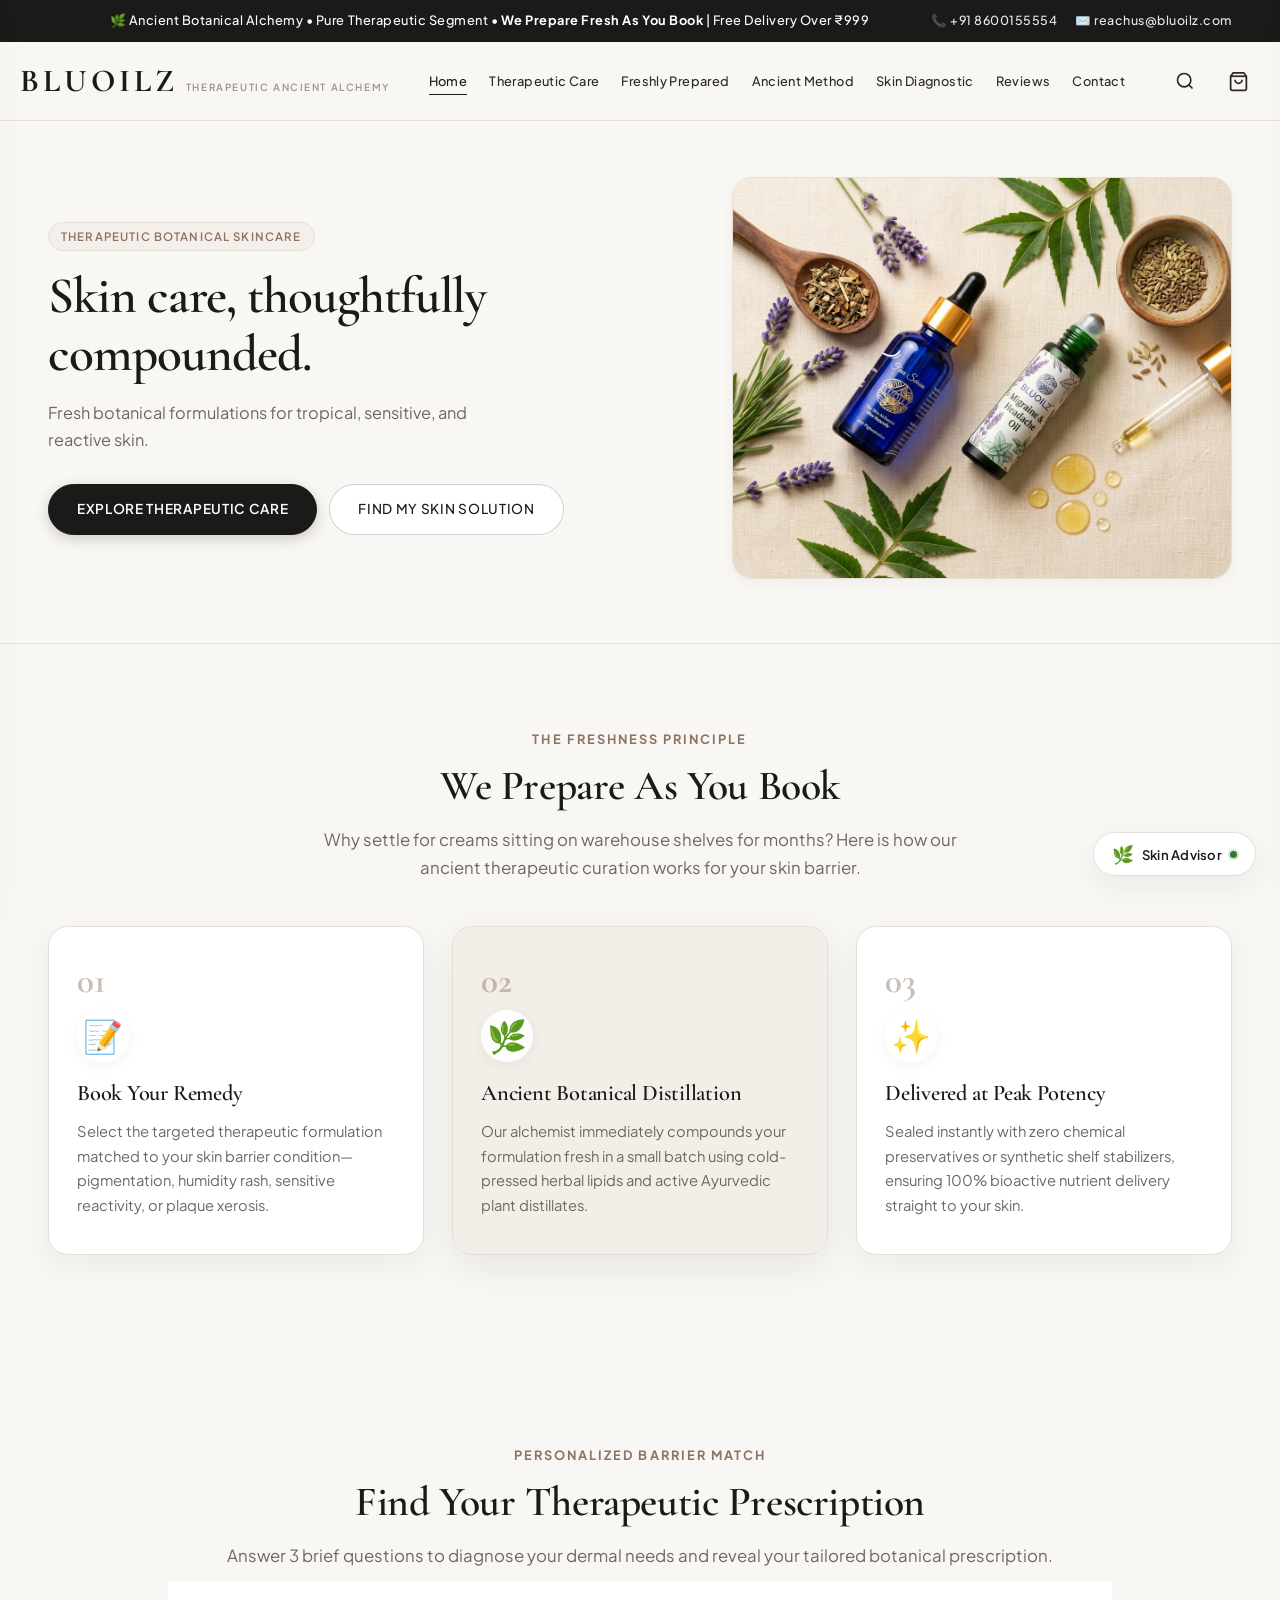
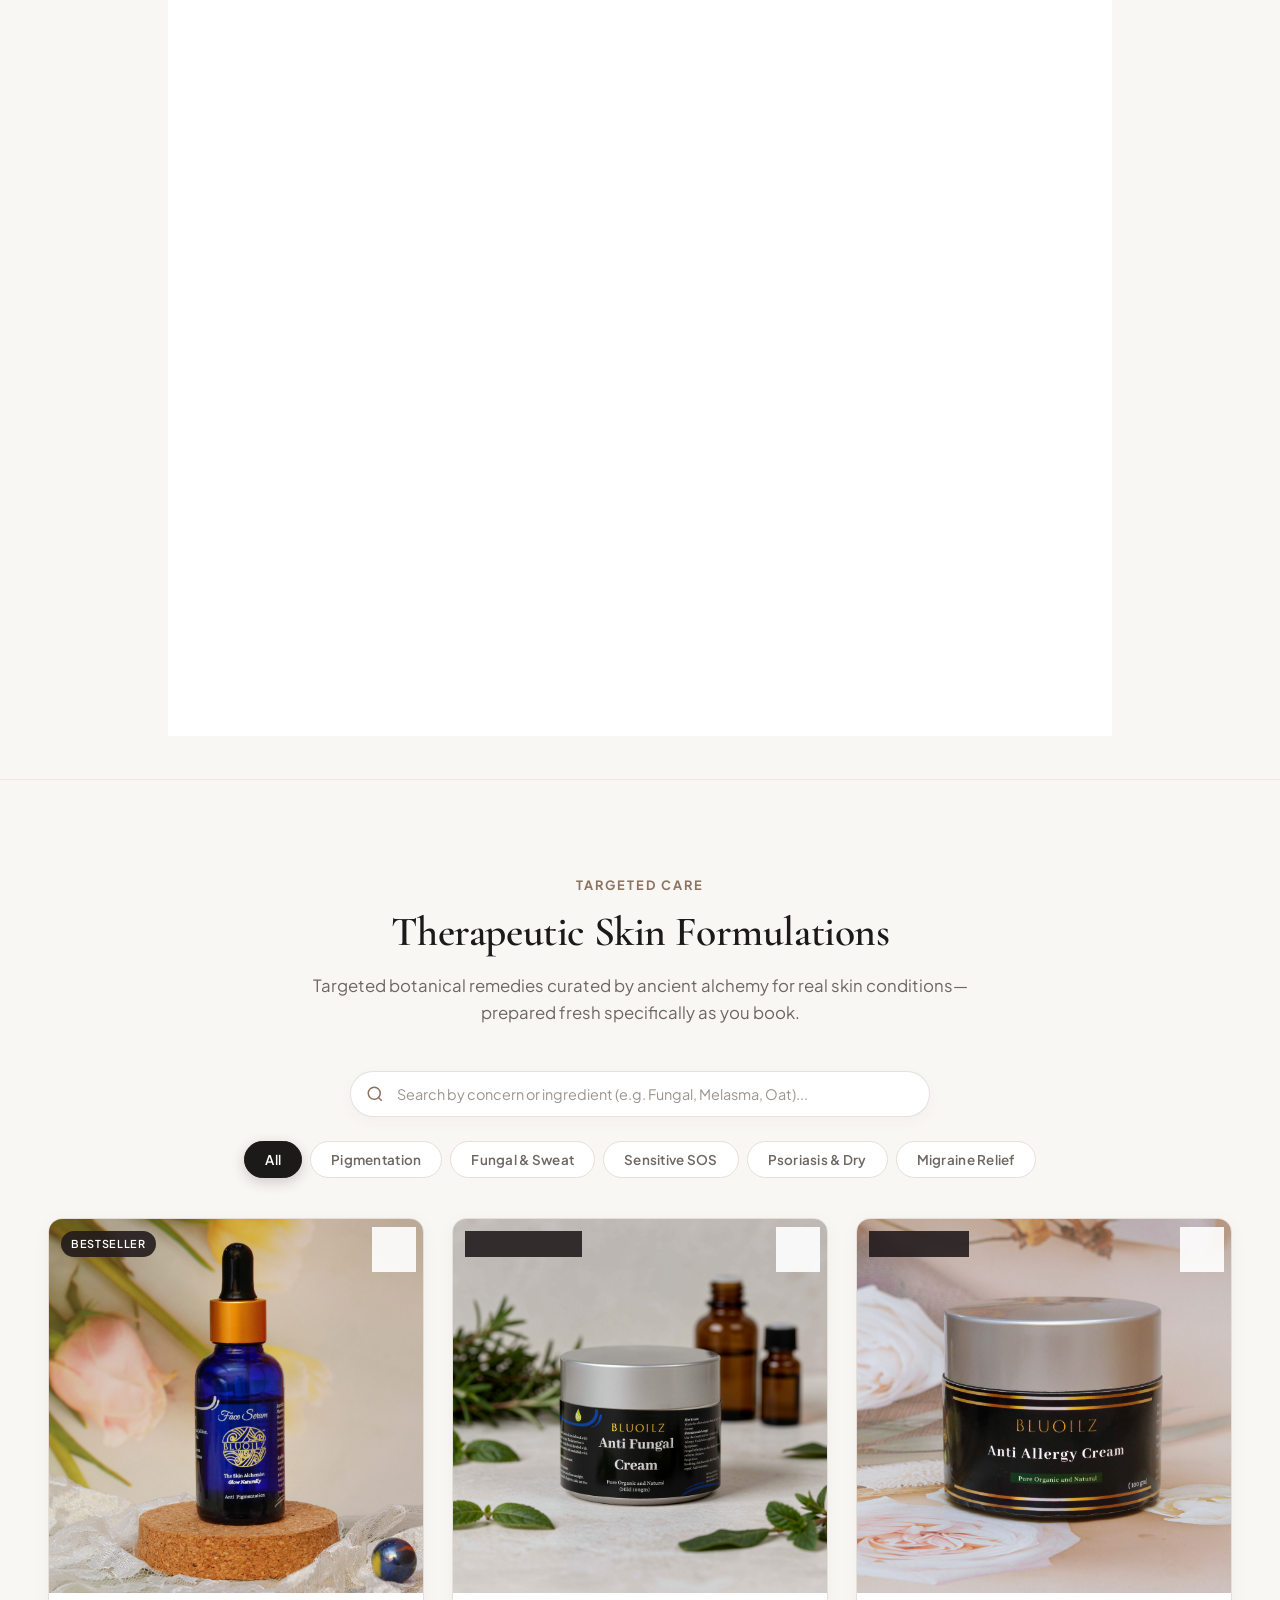
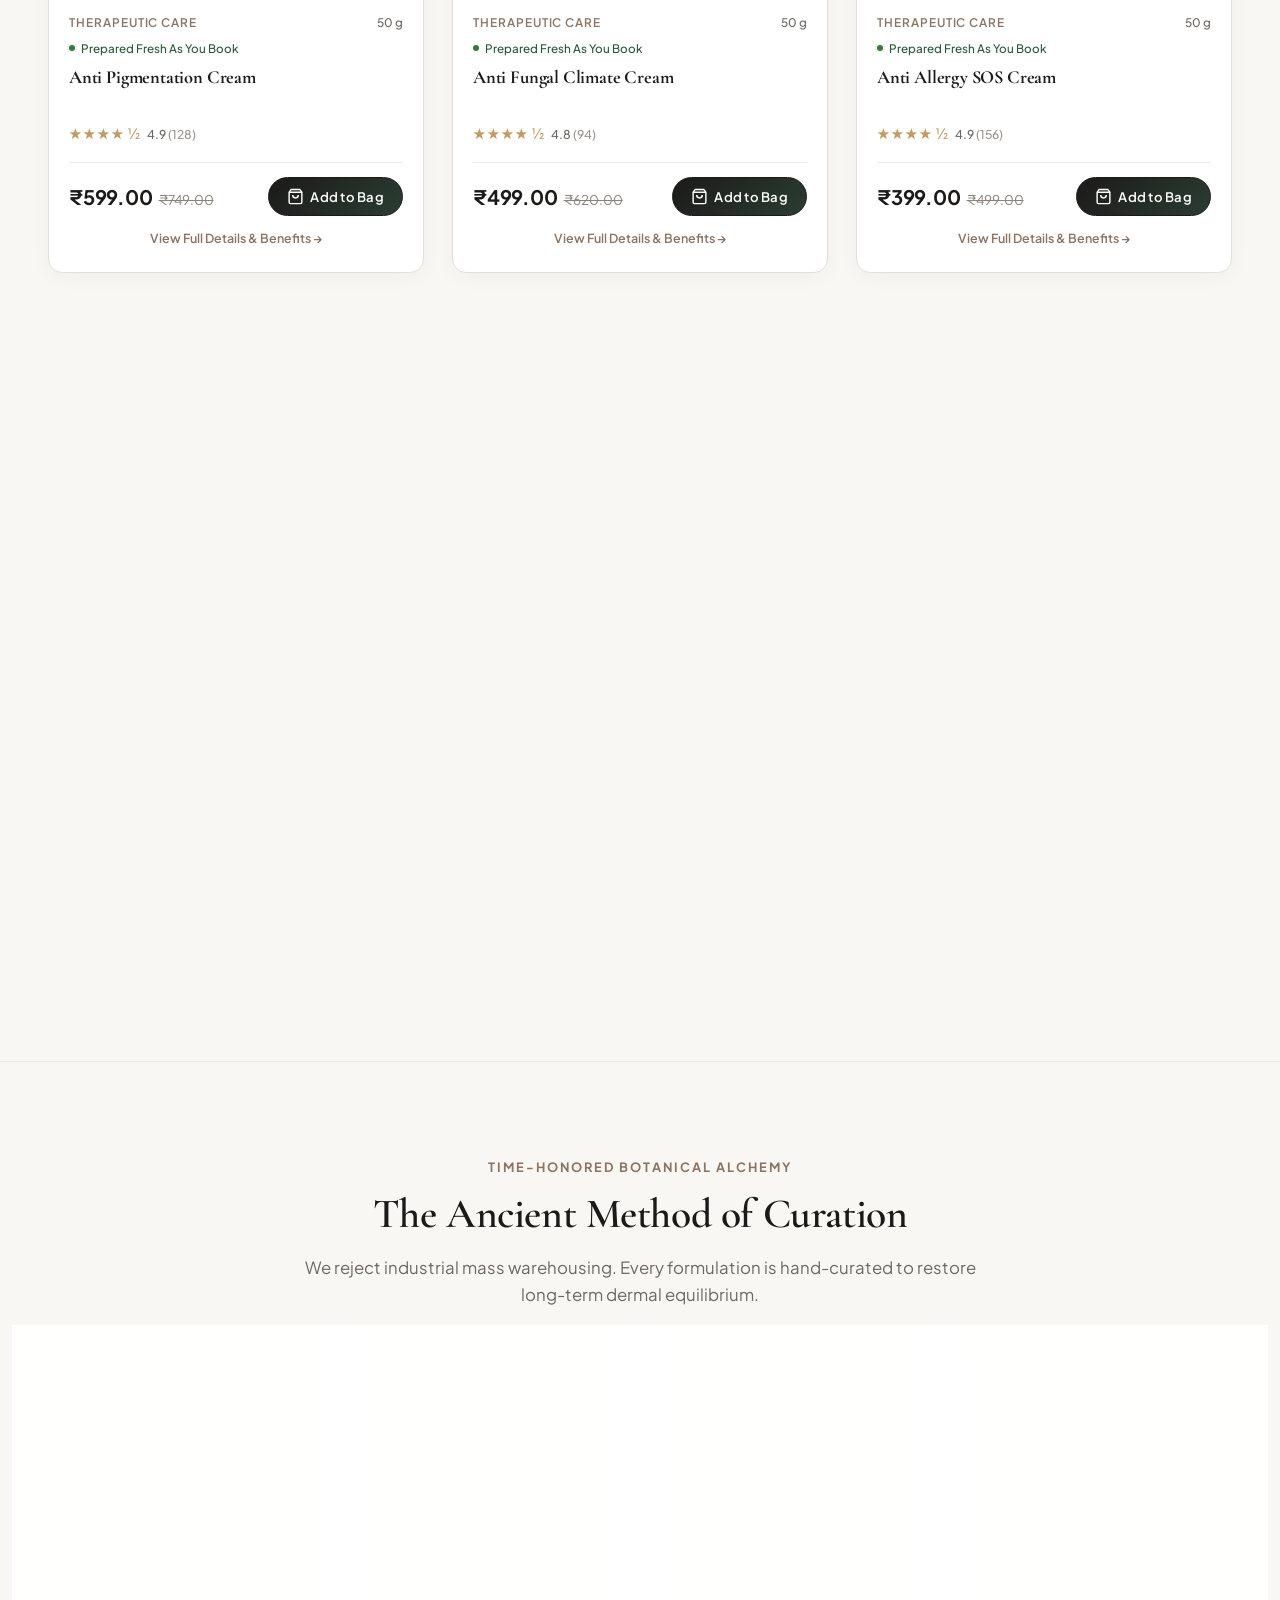
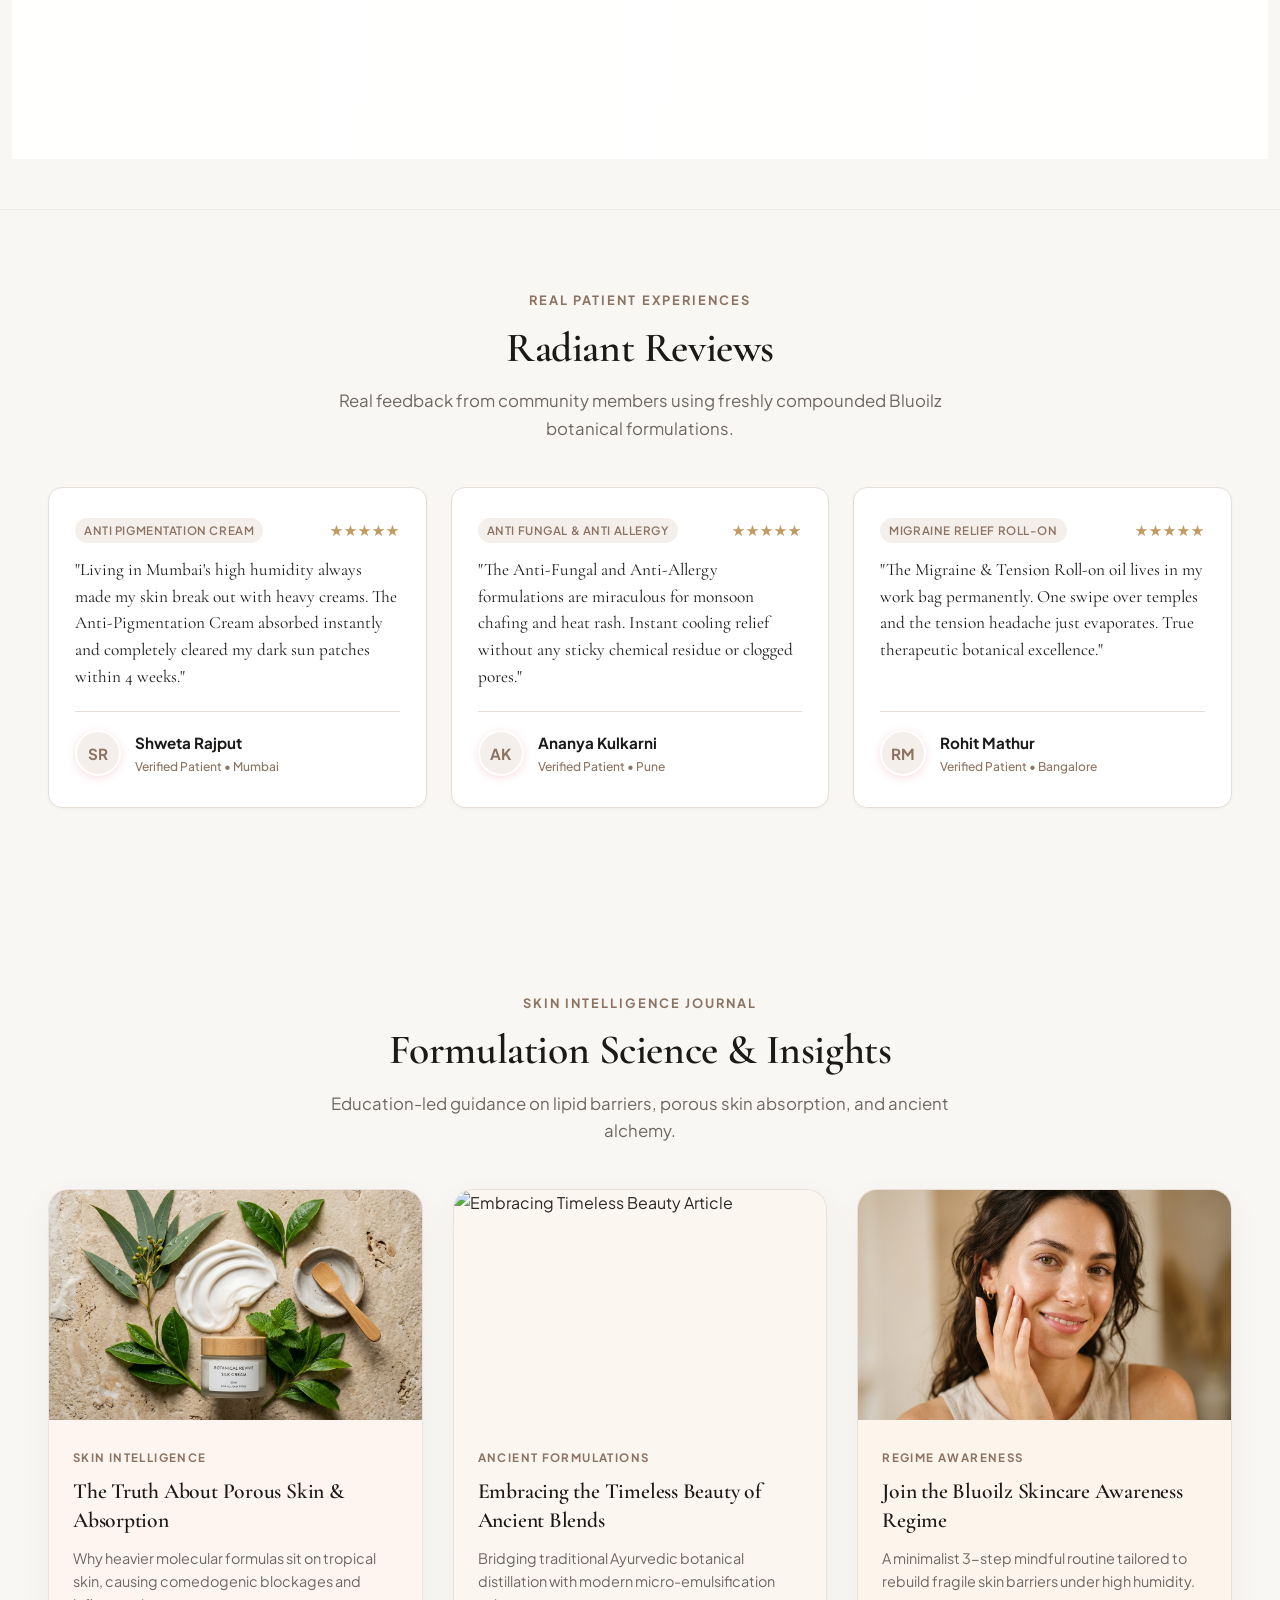
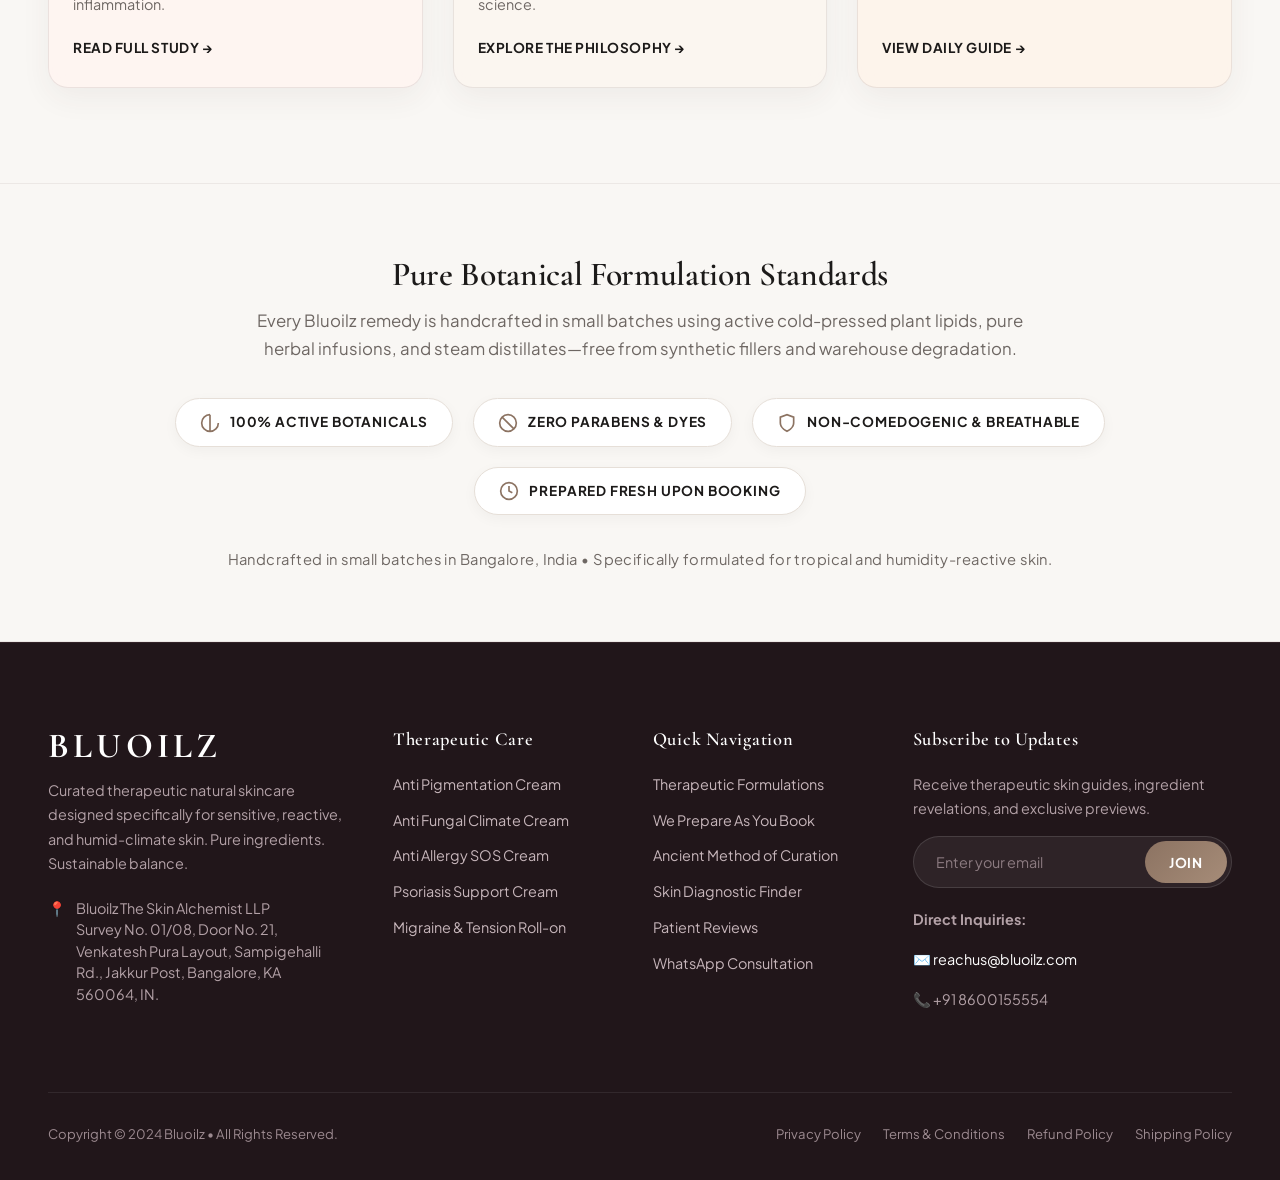
==== index.html @ d3a5f5f2 "UI Redesign: Minimalist Editorial Polish" ====
<!DOCTYPE html>
<html lang="en">
<head>
  <meta charset="UTF-8">
  <meta name="viewport" content="width=device-width, initial-scale=1.0">
  <meta name="color-scheme" content="light">
  <title>Bluoilz | Therapeutic Natural Skincare & Ancient Botanical Compounding</title>
  <meta name="description" content="Bluoilz creates therapeutic natural skincare for tropical, sensitive, and humidity-reactive skin. 100% active botanicals, freshly prepared as you book with zero warehouse shelf life.">
  <meta name="keywords" content="therapeutic skincare, ancient botanical alchemy, anti pigmentation cream, anti fungal cream, anti allergy cream, psoriasis support, migraine relief oil, freshly prepared skincare, tropical skincare india">
  <meta name="author" content="Bluoilz">
  <link rel="canonical" href="https://www.bluoilz.com/">

  <!-- Open Graph / Facebook -->
  <meta property="og:type" content="website">
  <meta property="og:url" content="https://www.bluoilz.com/">
  <meta property="og:site_name" content="Bluoilz Therapeutic Skincare">
  <meta property="og:title" content="Bluoilz | Therapeutic Natural Skincare & Ancient Botanical Compounding">
  <meta property="og:description" content="Therapeutic natural skincare formulated for tropical & sensitive skin. Freshly compounded as you book using ancient botanical distillation. 100% active, zero fillers.">
  <meta property="og:image" content="https://www.bluoilz.com/assets/anti_pigmentation.jpg">

  <!-- Twitter -->
  <meta name="twitter:card" content="summary_large_image">
  <meta name="twitter:url" content="https://www.bluoilz.com/">
  <meta name="twitter:title" content="Bluoilz | Therapeutic Natural Skincare & Ancient Compounding">
  <meta name="twitter:description" content="Therapeutic skincare crafted using ancient botanical alchemy. Prepared fresh upon booking for peak herbal potency.">
  <meta name="twitter:image" content="https://www.bluoilz.com/assets/anti_pigmentation.jpg">

  <!-- Google Fonts: Cormorant Garamond & Plus Jakarta Sans -->
  <link rel="preconnect" href="https://fonts.googleapis.com">
  <link rel="preconnect" href="https://fonts.gstatic.com" crossorigin>
  <link href="https://fonts.googleapis.com/css2?family=Cormorant+Garamond:ital,wght@0,500;0,600;0,700;1,400;1,600&family=Plus+Jakarta+Sans:wght@400;500;600;700&display=swap" rel="stylesheet">

  <link rel="stylesheet" href="styles.css">

  <!-- JSON-LD Structured Data Schema -->
  <script type="application/ld+json">
  {
    "@context": "https://schema.org",
    "@graph": [
      {
        "@type": "Organization",
        "@id": "https://www.bluoilz.com/#organization",
        "name": "BLUOILZ",
        "url": "https://www.bluoilz.com",
        "logo": "https://www.bluoilz.com/assets/brand_logo.png",
        "email": "reachus@bluoilz.com",
        "telephone": "+918600155554",
        "sameAs": [
          "https://www.instagram.com/bluoilz"
        ],
        "description": "Artisan therapeutic skincare apothecary crafting 100% active small-batch botanicals freshly prepared upon booking."
      },
      {
        "@type": "WebSite",
        "@id": "https://www.bluoilz.com/#website",
        "url": "https://www.bluoilz.com",
        "name": "Bluoilz Therapeutic Skincare",
        "publisher": {
          "@id": "https://www.bluoilz.com/#organization"
        },
        "potentialAction": {
          "@type": "SearchAction",
          "target": "https://www.bluoilz.com/?s={search_term_string}",
          "query-input": "required name=search_term_string"
        }
      },
      {
        "@type": "ItemList",
        "name": "Therapeutic Botanical Formulations",
        "numberOfItems": 5,
        "itemListElement": [
          {
            "@type": "ListItem",
            "position": 1,
            "item": {
              "@type": "Product",
              "name": "Anti Pigmentation Cream – For Uneven & Dull Skin",
              "image": "https://www.bluoilz.com/assets/anti_pigmentation.jpg",
              "description": "Clinically potent therapeutic formulation crafted using ancient botanical alchemy to fade melasma and hyperpigmentation.",
              "offers": {
                "@type": "Offer",
                "price": "599.00",
                "priceCurrency": "INR",
                "availability": "https://schema.org/InStock"
              }
            }
          },
          {
            "@type": "ListItem",
            "position": 2,
            "item": {
              "@type": "Product",
              "name": "Anti Fungal Cream – For Tropical & Humid Conditions",
              "image": "https://www.bluoilz.com/assets/anti_fungal.png",
              "description": "Herbal microflora defense countering humidity-induced fungal irritation, sweat rashes, and chafing.",
              "offers": {
                "@type": "Offer",
                "price": "499.00",
                "priceCurrency": "INR",
                "availability": "https://schema.org/InStock"
              }
            }
          },
          {
            "@type": "ListItem",
            "position": 3,
            "item": {
              "@type": "Product",
              "name": "Anti Allergy Cream – For Sensitive & Reactive Skin",
              "image": "https://www.bluoilz.com/assets/anti_allergy.jpg",
              "description": "Colloidal oat SOS shield providing instant comfort for reactive skin and histamine flare-ups.",
              "offers": {
                "@type": "Offer",
                "price": "399.00",
                "priceCurrency": "INR",
                "availability": "https://schema.org/InStock"
              }
            }
          },
          {
            "@type": "ListItem",
            "position": 4,
            "item": {
              "@type": "Product",
              "name": "Psoriasis Support Cream – For Dry & Reactive Skin",
              "image": "https://www.bluoilz.com/assets/psoriasis_cream.jpg",
              "description": "Deeply restorative Wrightia Tinctoria lipid emollient softening thick, flaking epidermal plaques.",
              "offers": {
                "@type": "Offer",
                "price": "599.00",
                "priceCurrency": "INR",
                "availability": "https://schema.org/InStock"
              }
            }
          },
          {
            "@type": "ListItem",
            "position": 5,
            "item": {
              "@type": "Product",
              "name": "Migraine & Headache Relief Roll-on Oil (10 ml)",
              "image": "https://www.bluoilz.com/assets/migraine_oil.jpg",
              "description": "Fast-acting pure botanical aromatherapeutic distillate easing headache tension and sinus pressure in minutes.",
              "offers": {
                "@type": "Offer",
                "price": "149.00",
                "priceCurrency": "INR",
                "availability": "https://schema.org/InStock"
              }
            }
          }
        ]
      },
      {
        "@type": "FAQPage",
        "mainEntity": [
          {
            "@type": "Question",
            "name": "What does 'We Prepare As You Book' mean?",
            "acceptedAnswer": {
              "@type": "Answer",
              "text": "Unlike conventional commercial cosmetics that sit on warehouse shelves for 12 to 24 months preserved with parabens and stabilizers, Bluoilz compounds every therapeutic batch fresh specifically when an order is confirmed. This keeps vital botanical enzymes bioactive at peak potency."
            }
          },
          {
            "@type": "Question",
            "name": "Why are these formulations specifically suited for tropical skin?",
            "acceptedAnswer": {
              "@type": "Answer",
              "text": "Tropical and humid climates trigger excess perspiration, fungal imbalance, and clogged pores when treated with heavy mineral oils or synthetic occlusives. Bluoilz uses lightweight cold-pressed botanicals that allow skin to breathe while delivering high-potency actives."
            }
          }
        ]
      }
    ]
  }
  </script>
</head>
<body>


  <!-- Top Announcement Bar -->
  <div class="announcement-bar">
    <div class="container announcement-inner">
      <div class="announcement-msg">
        <span>🌿 Ancient Botanical Alchemy • Pure Therapeutic Segment • <strong>We Prepare Fresh As You Book</strong> | Free Delivery Over ₹999</span>
      </div>
      <div class="announcement-contact">
        <span>📞 +91 8600155554</span>
        <span>✉️ reachus@bluoilz.com</span>
      </div>
    </div>
  </div>

  <!-- Header / Navigation (Purpose-built Responsive Header) -->
  <header class="site-header">
    <div class="container header-inner">
      <button class="mobile-menu-toggle header-action-btn" id="mobileNavToggle" aria-label="Open navigation menu">
        <svg width="22" height="22" viewBox="0 0 24 24" fill="none" stroke="currentColor" stroke-width="2" stroke-linecap="round" stroke-linejoin="round">
          <line x1="3" y1="12" x2="21" y2="12"/><line x1="3" y1="6" x2="21" y2="6"/><line x1="3" y1="18" x2="21" y2="18"/>
        </svg>
      </button>

      <!-- Brand Logo -->
      <a href="#" class="brand-logo" aria-label="Bluoilz Home">
        <span class="brand-name">Bluoilz</span>
        <span class="brand-tag">Therapeutic Ancient Alchemy</span>
      </a>

      <!-- Desktop Nav - Single-Line Balanced -->
      <nav class="desktop-nav" aria-label="Main Navigation">
        <ul class="nav-links">
          <li class="nav-item"><a href="#" class="nav-link active">Home</a></li>
          <li class="nav-item"><a href="#products" class="nav-link">Therapeutic Care</a></li>
          <li class="nav-item"><a href="#curation" class="nav-link">Freshly Prepared</a></li>
          <li class="nav-item"><a href="#ethos" class="nav-link">Ancient Method</a></li>
          <li class="nav-item"><a href="#quiz" class="nav-link">Skin Diagnostic</a></li>
          <li class="nav-item"><a href="#reviews" class="nav-link">Reviews</a></li>
          <li class="nav-item"><a href="#contact" class="nav-link">Contact</a></li>
        </ul>
      </nav>

      <!-- Header Actions -->
      <div class="header-actions">
        <button class="header-action-btn" title="Search remedies (Press /)" onclick="openSearchModal()" aria-label="Search remedies">
          <svg width="20" height="20" viewBox="0 0 24 24" fill="none" stroke="currentColor" stroke-width="2">
            <circle cx="11" cy="11" r="8"/><line x1="21" y1="21" x2="16.65" y2="16.65"/>
          </svg>
        </button>

        <button class="header-action-btn open-cart-btn" title="View Cart" aria-label="View Cart">
          <svg width="21" height="21" viewBox="0 0 24 24" fill="none" stroke="currentColor" stroke-width="2">
            <path d="M6 2L3 6v14a2 2 0 0 0 2 2h14a2 2 0 0 0 2-2V6l-3-4z"/><line x1="3" y1="6" x2="21" y2="6"/><path d="M16 10a4 4 0 0 1-8 0"/>
          </svg>
          <span class="cart-badge" style="display:none;">0</span>
        </button>
      </div>
    </div>
  </header>

  <!-- Mobile Nav Drawer (Single-Page Simplicity) -->
  <aside class="mobile-nav-menu" id="mobileNavMenu" aria-label="Mobile Navigation">
    <div class="mobile-nav-header">
      <div class="brand-logo">
        <span class="brand-name">Bluoilz</span>
        <span class="brand-tag">Therapeutic Ancient Alchemy</span>
      </div>
      <button class="close-nav-btn" id="closeMobileNav" aria-label="Close menu">
        <svg width="18" height="18" viewBox="0 0 24 24" fill="none" stroke="currentColor" stroke-width="2.2" stroke-linecap="round" stroke-linejoin="round">
          <line x1="18" y1="6" x2="6" y2="18"></line>
          <line x1="6" y1="6" x2="18" y2="18"></line>
        </svg>
      </button>
    </div>
    <ul class="mobile-nav-links">
      <li><a href="#">Home</a></li>
      <li><a href="#products">Therapeutic Care</a></li>
      <li><a href="#curation">Freshly Prepared</a></li>
      <li><a href="#ethos">Ancient Method</a></li>
      <li><a href="#quiz">Skin Diagnostic</a></li>
      <li><a href="#reviews">Reviews</a></li>
      <li><a href="waitlist.html">Waitlist</a></li>
      <li style="border-top: 1px solid var(--color-border); padding-top: 10px; margin-top: 10px;">
        <span style="font-size: 0.72rem; text-transform: uppercase; color: var(--color-text-muted); font-weight: 700; letter-spacing: 0.08em; display: block; margin-bottom: 6px;">Individual Formulations</span>
      </li>
      <li><a href="anti-pigmentation-cream.html">Anti Pigmentation Cream</a></li>
      <li><a href="anti-fungal-cream.html">Anti Fungal Climate Cream</a></li>
      <li><a href="anti-allergy-cream.html">Anti Allergy SOS Cream</a></li>
      <li><a href="psoriasis-support-cream.html">Psoriasis Support Cream</a></li>
      <li><a href="migraine-relief-oil.html">Migraine & Tension Roll-on</a></li>
    </ul>
  </aside>
  <div class="mobile-nav-backdrop" id="mobileNavBackdrop"></div>

  <main>
    <!-- Hero Section -->
    <section class="hero-section">
      <div class="container hero-grid">
        <div class="hero-content">
          <span class="hero-eyebrow">THERAPEUTIC BOTANICAL SKINCARE</span>
          <h1 class="hero-title">Skin care, thoughtfully compounded.</h1>
          <p class="hero-subtitle">Fresh botanical formulations for tropical, sensitive, and reactive skin.</p>
          <div class="hero-ctas">
            <a href="#products" class="btn btn-primary">Explore Therapeutic Care</a>
            <a href="#quiz" class="btn btn-secondary">Find My Skin Solution</a>
          </div>
        </div>

        <div class="hero-banner-image">
          <div class="hero-img-wrapper">
            <img src="assets/organic_botanical_hero.jpg" alt="Bluoilz Therapeutic Botanical Skincare" class="hero-main-img" onerror="this.onerror=null; this.src='assets/hero.jpg';">
          </div>
        </div>
      </div>
    </section>

    <!-- NEW: We Prepare As You Book - In a Gist Section -->
    <section class="section-curation" id="curation">
      <div class="container">
        <div class="section-header">
          <span class="section-eyebrow">The Freshness Principle</span>
          <h2 class="section-title">We Prepare As You Book</h2>
          <p class="section-desc">Why settle for creams sitting on warehouse shelves for months? Here is how our ancient therapeutic curation works for your skin barrier.</p>
        </div>

        <div class="curation-steps-grid">
          <div class="curation-card">
            <div class="curation-step-num">01</div>
            <div class="curation-icon">📝</div>
            <h3>Book Your Remedy</h3>
            <p>Select the targeted therapeutic formulation matched to your skin barrier condition—pigmentation, humidity rash, sensitive reactivity, or plaque xerosis.</p>
          </div>

          <div class="curation-card highlight-card">
            <div class="curation-step-num">02</div>
            <div class="curation-icon">🌿</div>
            <h3>Ancient Botanical Distillation</h3>
            <p>Our alchemist immediately compounds your formulation fresh in a small batch using cold-pressed herbal lipids and active Ayurvedic plant distillates.</p>
          </div>

          <div class="curation-card">
            <div class="curation-step-num">03</div>
            <div class="curation-icon">✨</div>
            <h3>Delivered at Peak Potency</h3>
            <p>Sealed instantly with zero chemical preservatives or synthetic shelf stabilizers, ensuring 100% bioactive nutrient delivery straight to your skin.</p>
          </div>
        </div>
      </div>
    </section>

    <!-- Interactive Skin Diagnostic / Routine Finder -->
    <section class="section-quiz" id="quiz">
      <div class="container">
        <div class="quiz-wrapper">
          <div class="quiz-header">
            <span class="section-eyebrow">Personalized Barrier Match</span>
            <h2 class="section-title">Find Your Therapeutic Prescription</h2>
            <p class="section-desc">Answer 3 brief questions to diagnose your dermal needs and reveal your tailored botanical prescription.</p>
          </div>

          <div class="quiz-container" id="quizContainer">
            <!-- Dynamic quiz content injected by app.js -->
          </div>
        </div>
      </div>
    </section>

    <!-- Exclusively Therapeutic Products Section -->
    <section class="section-products" id="products">
      <div class="container">
        <div class="section-header">
          <span class="section-eyebrow">Targeted Care</span>
          <h2 class="section-title">Therapeutic Skin Formulations</h2>
          <p class="section-desc">Targeted botanical remedies curated by ancient alchemy for real skin conditions—prepared fresh specifically as you book.</p>
        </div>

        <!-- Catalog Instant Search -->
        <div class="catalog-search-bar-wrap">
          <div class="catalog-search-inner">
            <svg width="18" height="18" viewBox="0 0 24 24" fill="none" stroke="currentColor" stroke-width="2">
              <circle cx="11" cy="11" r="8"/><line x1="21" y1="21" x2="16.65" y2="16.65"/>
            </svg>
            <input type="text" id="catalogSearchInput" placeholder="Search by concern or ingredient (e.g. Fungal, Melasma, Oat)..." oninput="handleCatalogFilter(this.value)">
            <button class="catalog-search-clear" id="catalogSearchClear" onclick="clearCatalogFilter()" style="display:none;" aria-label="Clear filter">&times;</button>
          </div>
        </div>

        <!-- Filter Chips (Horizontally Scrollable on Mobile) -->
        <div class="concern-filter-tabs">
          <button class="filter-tab active" data-filter="all">All</button>
          <button class="filter-tab" data-filter="pigmentation">Pigmentation</button>
          <button class="filter-tab" data-filter="fungal">Fungal & Sweat</button>
          <button class="filter-tab" data-filter="sensitive">Sensitive SOS</button>
          <button class="filter-tab" data-filter="psoriasis">Psoriasis & Dry</button>
          <button class="filter-tab" data-filter="stress-pain">Migraine Relief</button>
        </div>

        <!-- Product Cards Grid -->
        <div class="products-grid" id="productsGrid">
          <!-- Dynamically populated by app.js -->
        </div>
      </div>
    </section>

    <!-- The Ancient Method of Curation Section -->
    <section class="section-ethos" id="ethos">
      <div class="container">
        <div class="section-header">
          <span class="section-eyebrow">Time-Honored Botanical Alchemy</span>
          <h2 class="section-title">The Ancient Method of Curation</h2>
          <p class="section-desc">We reject industrial mass warehousing. Every formulation is hand-curated to restore long-term dermal equilibrium.</p>
        </div>

        <div class="ethos-grid">
          <div class="ethos-card">
            <div class="ethos-icon">
              <svg width="24" height="24" viewBox="0 0 24 24" fill="none" stroke="currentColor" stroke-width="2">
                <circle cx="12" cy="12" r="10"/><polyline points="12 6 12 12 16 14"/>
              </svg>
            </div>
            <h3>We Prepare As You Book</h3>
            <p>Formulated in micro-batches upon your booking. Active botanical enzymes remain alive and bioactive—never degraded by months of warehouse storage.</p>
          </div>

          <div class="ethos-card">
            <div class="ethos-icon">
              <svg width="24" height="24" viewBox="0 0 24 24" fill="none" stroke="currentColor" stroke-width="2">
                <path d="M12 2L2 7l10 5 10-5-10-5zM2 17l10 5 10-5M2 12l10 5 10-5"/>
              </svg>
            </div>
            <h3>Ancient Botanical Distillation</h3>
            <p>Traditional alchemical extraction preserves complete phytochemical profiles, delivering deep cellular bioavailability to compromised skin barriers.</p>
          </div>

          <div class="ethos-card">
            <div class="ethos-icon">
              <svg width="24" height="24" viewBox="0 0 24 24" fill="none" stroke="currentColor" stroke-width="2">
                <path d="M12 22s8-4 8-10V5l-8-3-8 3v7c0 6 8 10 8 10z"/>
              </svg>
            </div>
            <h3>Pure Therapeutic Segment</h3>
            <p>Exclusively concentrated for real clinical skin concerns. 100% free from synthetic fillers, parabens, artificial fragrances, or chemical occlusives.</p>
          </div>

          <div class="ethos-card">
            <div class="ethos-icon">
              <svg width="24" height="24" viewBox="0 0 24 24" fill="none" stroke="currentColor" stroke-width="2">
                <circle cx="12" cy="12" r="5"/><line x1="12" y1="1" x2="12" y2="3"/><line x1="12" y1="21" x2="12" y2="23"/>
                <line x1="4.22" y1="4.22" x2="5.64" y2="5.64"/><line x1="18.36" y1="18.36" x2="19.78" y2="19.78"/>
                <line x1="1" y1="12" x2="3" y2="12"/><line x1="21" y1="12" x2="23" y2="12"/>
              </svg>
            </div>
            <h3>Engineered for Tropical Skin</h3>
            <p>Breathable, non-comedogenic emulsions formulated specifically to withstand humid climates and perspiration without congesting pores.</p>
          </div>
        </div>
      </div>
    </section>

    <!-- Radiant Reviews Section -->
    <section class="section-reviews" id="reviews">
      <div class="container">
        <div class="section-header">
          <span class="section-eyebrow">Real Patient Experiences</span>
          <h2 class="section-title">Radiant Reviews</h2>
          <p class="section-desc">Real feedback from community members using freshly compounded Bluoilz botanical formulations.</p>
        </div>

        <div class="reviews-grid">
          <div class="review-card">
            <div class="review-header-meta">
              <span class="review-product-pill">Anti Pigmentation Cream</span>
              <div class="review-stars" aria-label="5 stars">★★★★★</div>
            </div>
            <p class="review-quote">"Living in Mumbai's high humidity always made my skin break out with heavy creams. The Anti-Pigmentation Cream absorbed instantly and completely cleared my dark sun patches within 4 weeks."</p>
            <div class="review-author-wrap">
              <div class="review-avatar">SR</div>
              <div>
                <h5 class="review-name">Shweta Rajput</h5>
                <span class="review-verified">Verified Patient &bull; Mumbai</span>
              </div>
            </div>
          </div>

          <div class="review-card">
            <div class="review-header-meta">
              <span class="review-product-pill">Anti Fungal & Anti Allergy</span>
              <div class="review-stars" aria-label="5 stars">★★★★★</div>
            </div>
            <p class="review-quote">"The Anti-Fungal and Anti-Allergy formulations are miraculous for monsoon chafing and heat rash. Instant cooling relief without any sticky chemical residue or clogged pores."</p>
            <div class="review-author-wrap">
              <div class="review-avatar">AK</div>
              <div>
                <h5 class="review-name">Ananya Kulkarni</h5>
                <span class="review-verified">Verified Patient &bull; Pune</span>
              </div>
            </div>
          </div>

          <div class="review-card">
            <div class="review-header-meta">
              <span class="review-product-pill">Migraine Relief Roll-on</span>
              <div class="review-stars" aria-label="5 stars">★★★★★</div>
            </div>
            <p class="review-quote">"The Migraine & Tension Roll-on oil lives in my work bag permanently. One swipe over temples and the tension headache just evaporates. True therapeutic botanical excellence."</p>
            <div class="review-author-wrap">
              <div class="review-avatar">RM</div>
              <div>
                <h5 class="review-name">Rohit Mathur</h5>
                <span class="review-verified">Verified Patient &bull; Bangalore</span>
              </div>
            </div>
          </div>
        </div>
      </div>
    </section>

    <!-- Skin Intelligence / Brand Journal Section -->
    <section class="section-journal" id="journal">
      <div class="container">
        <div class="section-header">
          <span class="section-eyebrow">Skin Intelligence Journal</span>
          <h2 class="section-title">Formulation Science & Insights</h2>
          <p class="section-desc">Education-led guidance on lipid barriers, porous skin absorption, and ancient alchemy.</p>
        </div>

        <div class="journal-grid">
          <article class="journal-card">
            <div class="journal-img-wrap">
              <img src="assets/ingredients.jpg" alt="Porous Skin Absorption Article">
            </div>
            <div class="journal-content">
              <span class="journal-tag">Skin Intelligence</span>
              <h3>The Truth About Porous Skin & Absorption</h3>
              <p class="journal-excerpt">Why heavier molecular formulas sit on tropical skin, causing comedogenic blockages and inflammation.</p>
              <a href="#products" class="journal-link">Read Full Study &rarr;</a>
            </div>
          </article>

          <article class="journal-card">
            <div class="journal-img-wrap">
              <img src="https://images.unsplash.com/photo-1540555700478-4be289fbecef?auto=format&fit=crop&w=800&q=80" alt="Embracing Timeless Beauty Article">
            </div>
            <div class="journal-content">
              <span class="journal-tag">Ancient Formulations</span>
              <h3>Embracing the Timeless Beauty of Ancient Blends</h3>
              <p class="journal-excerpt">Bridging traditional Ayurvedic botanical distillation with modern micro-emulsification science.</p>
              <a href="#products" class="journal-link">Explore the Philosophy &rarr;</a>
            </div>
          </article>

          <article class="journal-card">
            <div class="journal-img-wrap">
              <img src="assets/glowing_portrait.jpg" alt="Skincare Tips Article">
            </div>
            <div class="journal-content">
              <span class="journal-tag">Regime Awareness</span>
              <h3>Join the Bluoilz Skincare Awareness Regime</h3>
              <p class="journal-excerpt">A minimalist 3-step mindful routine tailored to rebuild fragile skin barriers under high humidity.</p>
              <a href="#products" class="journal-link">View Daily Guide &rarr;</a>
            </div>
          </article>
        </div>
      </div>
    </section>

    <!-- Trust & Certifications Section -->
    <section class="section-trust">
      <div class="container">
        <div class="trust-intro">
          <h3>Pure Botanical Formulation Standards</h3>
          <p>Every Bluoilz remedy is handcrafted in small batches using active cold-pressed plant lipids, pure herbal infusions, and steam distillates—free from synthetic fillers and warehouse degradation.</p>
        </div>

        <div class="badges-row">
          <div class="badge-pill">
            <svg width="20" height="20" viewBox="0 0 24 24" fill="none" stroke="currentColor" stroke-width="2"><path d="M12 2a10 10 0 0 0-10 10c0 5.52 4.48 10 10 10s10-4.48 10-10"/><path d="M12 2v20"/></svg>
            <span>100% Active Botanicals</span>
          </div>
          <div class="badge-pill">
            <svg width="20" height="20" viewBox="0 0 24 24" fill="none" stroke="currentColor" stroke-width="2"><circle cx="12" cy="12" r="10"/><line x1="4.93" y1="4.93" x2="19.07" y2="19.07"/></svg>
            <span>Zero Parabens & Dyes</span>
          </div>
          <div class="badge-pill">
            <svg width="20" height="20" viewBox="0 0 24 24" fill="none" stroke="currentColor" stroke-width="2"><path d="M12 22s8-4 8-10V5l-8-3-8 3v7c0 6 8 10 8 10z"/></svg>
            <span>Non-Comedogenic & Breathable</span>
          </div>
          <div class="badge-pill">
            <svg width="20" height="20" viewBox="0 0 24 24" fill="none" stroke="currentColor" stroke-width="2"><circle cx="12" cy="12" r="10"/><polyline points="12 6 12 12 16 14"/></svg>
            <span>Prepared Fresh Upon Booking</span>
          </div>
        </div>

        <p class="global-reach-note">Handcrafted in small batches in Bangalore, India &bull; Specifically formulated for tropical and humidity-reactive skin.</p>
      </div>
    </section>
  </main>

  <!-- Footer -->
  <footer class="site-footer" id="contact">
    <div class="container">
      <div class="footer-top">
        <div class="footer-col footer-brand">
          <div class="brand-name">Bluoilz</div>
          <p>Curated therapeutic natural skincare designed specifically for sensitive, reactive, and humid-climate skin. Pure ingredients. Sustainable balance.</p>
          <div class="footer-contact-item">
            <span>📍</span>
            <span>Bluoilz The Skin Alchemist LLP<br>Survey No. 01/08, Door No. 21, Venkatesh Pura Layout, Sampigehalli Rd., Jakkur Post, Bangalore, KA 560064, IN.</span>
          </div>
        </div>

        <div class="footer-col">
          <h4>Therapeutic Care</h4>
          <ul class="footer-links">
            <li><a href="anti-pigmentation-cream.html">Anti Pigmentation Cream</a></li>
            <li><a href="anti-fungal-cream.html">Anti Fungal Climate Cream</a></li>
            <li><a href="anti-allergy-cream.html">Anti Allergy SOS Cream</a></li>
            <li><a href="psoriasis-support-cream.html">Psoriasis Support Cream</a></li>
            <li><a href="migraine-relief-oil.html">Migraine & Tension Roll-on</a></li>
          </ul>
        </div>

        <div class="footer-col">
          <h4>Quick Navigation</h4>
          <ul class="footer-links">
            <li><a href="#products">Therapeutic Formulations</a></li>
            <li><a href="#curation">We Prepare As You Book</a></li>
            <li><a href="#ethos">Ancient Method of Curation</a></li>
            <li><a href="#quiz">Skin Diagnostic Finder</a></li>
            <li><a href="#reviews">Patient Reviews</a></li>
            <li><a href="https://wa.me/918600155554" target="_blank" rel="noopener">WhatsApp Consultation</a></li>
          </ul>
        </div>

        <div class="footer-col footer-newsletter">
          <h4>Subscribe to Updates</h4>
          <p>Receive therapeutic skin guides, ingredient revelations, and exclusive previews.</p>
          <form class="newsletter-form" id="newsletterForm">
            <input type="email" placeholder="Enter your email" required class="newsletter-input">
            <button type="submit" class="newsletter-btn">Join</button>
          </form>
          <div style="margin-top: 20px;">
            <p><strong>Direct Inquiries:</strong></p>
            <p>✉️ <a href="mailto:reachus@bluoilz.com" style="color:#ffffff;">reachus@bluoilz.com</a></p>
            <p>📞 +91 8600155554</p>
          </div>
        </div>
      </div>

      <div class="footer-bottom">
        <div>Copyright &copy; 2024 Bluoilz &bull; All Rights Reserved.</div>
        <div class="footer-legal">
          <a href="#">Privacy Policy</a>
          <a href="#">Terms & Conditions</a>
          <a href="#">Refund Policy</a>
          <a href="#">Shipping Policy</a>
        </div>
      </div>
    </div>
  </footer>

  <!-- Slide-out Cart Drawer -->
  <div class="cart-drawer" id="cartDrawer">
    <div class="cart-drawer-header">
      <h3>Your Bag</h3>
      <button class="btn-close-drawer" id="closeCartBtn" aria-label="Close cart">&times;</button>
    </div>

    <div class="shipping-bar-wrap">
      <div id="shippingNotice">Free shipping on orders above <strong>₹999.00</strong></div>
      <div class="progress-track">
        <div class="progress-fill" id="shippingProgress"></div>
      </div>
    </div>

    <div class="cart-drawer-items" id="cartDrawerItems">
      <!-- Injected by app.js -->
    </div>

    <div class="cart-drawer-footer">
      <!-- Promo code field -->
      <div class="cart-promo-section">
        <div class="promo-input-group">
          <input type="text" id="cartPromoInput" placeholder="Promo code (e.g. BLUOILZ10)" autocomplete="off">
          <button type="button" class="btn-promo-apply" onclick="applyPromoCode()">Apply</button>
        </div>
        <div id="promoMessage" class="promo-message"></div>
      </div>

      <!-- Quick Add-on Upsell if under ₹999 -->
      <div class="cart-upsell-box" id="cartUpsellBox" style="display: none;">
        <!-- Injected by app.js -->
      </div>

      <div class="cart-subtotal-breakdown">
        <div class="cart-subtotal-row" id="cartDiscountRow" style="display: none; color: var(--color-accent);">
          <span>Discount Applied:</span>
          <span id="cartDrawerDiscount">-₹0.00</span>
        </div>
        <div class="cart-subtotal-row total-highlight">
          <span>Final Total:</span>
          <span id="cartDrawerSubtotal">₹0.00</span>
        </div>
      </div>
      <button class="btn btn-primary btn-checkout" onclick="openCheckoutModal()">
        Proceed to Checkout &rarr;
      </button>
    </div>
  </div>
  <div class="cart-backdrop" id="cartBackdrop"></div>

  <!-- Quick View Modal -->
  <div class="modal" id="quickViewModal">
    <div class="modal-backdrop" id="modalBackdrop"></div>
    <div class="modal-dialog">
      <button class="modal-close-btn" id="closeModalBtn" aria-label="Close modal">&times;</button>
      <div id="quickViewContent">
        <!-- Injected by app.js -->
      </div>
    </div>
  </div>

  <!-- Interactive Live Search Modal -->
  <div class="modal" id="searchModal">
    <div class="modal-backdrop" id="searchBackdrop"></div>
    <div class="modal-dialog search-dialog">
      <div class="search-modal-header">
        <div class="search-input-wrap">
          <svg width="22" height="22" viewBox="0 0 24 24" fill="none" stroke="currentColor" stroke-width="2">
            <circle cx="11" cy="11" r="8"/><line x1="21" y1="21" x2="16.65" y2="16.65"/>
          </svg>
          <input type="text" id="liveSearchInput" placeholder="Search by skin concern, symptom, or botanical active (e.g. Fungal, Niacinamide, Psoriasis, Oatmeal)..." autofocus>
        </div>
        <button class="modal-close-btn" id="closeSearchBtn" aria-label="Close search">&times;</button>
      </div>

      <div class="search-quick-tags">
        <span>Suggested:</span>
        <button type="button" class="quick-tag" onclick="quickTagSearch('pigmentation')">Pigmentation</button>
        <button type="button" class="quick-tag" onclick="quickTagSearch('fungal')">Fungal / Sweat</button>
        <button type="button" class="quick-tag" onclick="quickTagSearch('sensitive')">Colloidal Oat</button>
        <button type="button" class="quick-tag" onclick="quickTagSearch('psoriasis')">Psoriasis / Plaque</button>
        <button type="button" class="quick-tag" onclick="quickTagSearch('migraine')">Migraine Oil</button>
      </div>

      <div class="search-results-container" id="searchResultsContainer">
        <!-- Injected dynamically by app.js -->
      </div>
    </div>
  </div>

  <!-- Interactive Checkout Modal -->
  <div class="modal" id="checkoutModal">
    <div class="modal-backdrop" id="checkoutBackdrop"></div>
    <div class="modal-dialog checkout-dialog">
      <button class="modal-close-btn" id="closeCheckoutBtn" aria-label="Close checkout">&times;</button>
      <div class="checkout-wrapper" id="checkoutContent">
        <!-- Injected dynamically by app.js -->
      </div>
    </div>
  </div>

  <!-- Consolidated Floating Action Control (Unified Botanical Assistant) -->
  <div class="floating-assistant-wrap" id="floatingAssistantWrap">
    <div class="assistant-menu-popover" id="assistantMenuPopover" style="display: none;">
      <a href="https://wa.me/918600155554?text=Hello%20Bluoilz%20Skin%20Alchemist%2C%20I%20would%20like%20a%20personal%20skin%20consultation." 
         target="_blank" 
         rel="noopener noreferrer" 
         class="assistant-sub-btn whatsapp-link"
         aria-label="WhatsApp Consultation">
        <svg width="18" height="18" viewBox="0 0 24 24" fill="currentColor">
          <path d="M12.031 6.172c-3.181 0-5.767 2.586-5.768 5.766-.001 1.298.38 2.27 1.019 3.287l-.582 2.128 2.182-.573c.978.58 1.911.928 3.145.929 3.178 0 5.767-2.587 5.768-5.766.001-3.187-2.575-5.77-5.764-5.771zm3.392 8.244c-.144.405-.837.774-1.17.824-.312.045-.694.072-2.148-.526-1.859-.766-3.053-2.664-3.146-2.787-.093-.124-.757-1.008-.757-1.924 0-.916.48-1.368.652-1.554.172-.187.375-.233.5-.233.125 0 .25 0 .359.006.115.006.27-.044.423.323.156.375.531 1.297.578 1.391.047.094.078.203.016.328-.063.125-.094.203-.188.312-.094.11-.197.245-.281.33-.094.093-.193.195-.083.385.11.19.488.808 1.047 1.307.72.64 1.327.839 1.516.932.188.094.297.078.407-.047.11-.125.469-.547.594-.735.125-.187.25-.156.422-.093.172.062 1.094.516 1.282.609.188.094.312.141.359.219.047.078.047.453-.097.858z"/>
        </svg>
        <span>WhatsApp Alchemist</span>
      </a>
      <button type="button" class="assistant-sub-btn chat-link" onclick="toggleConciergeChat(); toggleAssistantMenu();" aria-label="Open Skin Concierge Chat">
        <svg width="18" height="18" viewBox="0 0 24 24" fill="none" stroke="currentColor" stroke-width="2">
          <path d="M21 15a2 2 0 0 1-2 2H7l-4 4V5a2 2 0 0 1 2-2h14a2 2 0 0 1 2 2z"/>
        </svg>
        <span>Diagnostic Advisor</span>
      </button>
    </div>

    <!-- Main Botanical Assistant Trigger -->
    <button class="floating-assistant-btn" id="floatingAssistantTrigger" onclick="toggleAssistantMenu()" aria-label="Open Skin Care Assistant" title="Skin Care Assistant">
      <span class="assistant-botanical-icon">🌿</span>
      <span class="assistant-label">Skin Advisor</span>
      <span class="assistant-status-dot" aria-label="Online"></span>
    </button>
  </div>

  <!-- Interactive Botanical Concierge Chatbox Modal/Drawer -->
  <div class="concierge-chatbox" id="conciergeChatbox" style="display: none;">
    <div class="concierge-chat-header">
      <div class="concierge-header-profile">
        <div class="concierge-avatar-circle">🌿</div>
        <div>
          <h4>Bluoilz Skin Concierge</h4>
          <span class="concierge-online-badge"><span class="dot"></span> Online &bull; Fresh Compounding Lab</span>
        </div>
      </div>
      <button class="concierge-close-btn" onclick="toggleConciergeChat()" aria-label="Close Chat">&times;</button>
    </div>

    <div class="concierge-body" id="conciergeChatBody">
      <div class="chat-message concierge-msg">
        <div class="msg-bubble">
          Namaste! I am your <strong>Bluoilz Botanical Advisor</strong>. Every therapeutic formulation is compounded fresh when you book, with zero warehouse storage.
          <br><br>
          Select your primary symptom or type a question below:
        </div>
      </div>

      <div class="concierge-chips-row" id="conciergeChipsRow">
        <button type="button" class="concierge-chip" onclick="conciergeQuickAsk('pigmentation')">✨ Dark Spots & Melasma</button>
        <button type="button" class="concierge-chip" onclick="conciergeQuickAsk('fungal')">🛡️ Sweat Rash & Fungal</button>
        <button type="button" class="concierge-chip" onclick="conciergeQuickAsk('allergy')">🌾 Reactive Allergy SOS</button>
        <button type="button" class="concierge-chip" onclick="conciergeQuickAsk('psoriasis')">🌿 Psoriasis Plaque</button>
        <button type="button" class="concierge-chip" onclick="conciergeQuickAsk('migraine')">⚡ Migraine & Sinus Tension</button>
        <button type="button" class="concierge-chip" onclick="conciergeQuickAsk('booking')">⏳ How Fresh Booking Works</button>
      </div>
    </div>

    <form class="concierge-footer" id="conciergeChatForm" onsubmit="handleConciergeMessage(event)">
      <input type="text" id="conciergeInput" placeholder="Type a skin symptom, concern, or active..." autocomplete="off" required>
      <button type="submit" class="concierge-send-btn" aria-label="Send message">
        <svg width="18" height="18" viewBox="0 0 24 24" fill="none" stroke="currentColor" stroke-width="2">
          <line x1="22" y1="2" x2="11" y2="13"/><polygon points="22 2 15 22 11 13 2 9 22 2"/>
        </svg>
      </button>
    </form>
  </div>

  <!-- Floating Back-to-Top Navigation Button -->
  <button class="back-to-top" id="backToTopBtn" aria-label="Back to top" title="Back to top">
    <svg width="20" height="20" viewBox="0 0 24 24" fill="none" stroke="currentColor" stroke-width="2.5" stroke-linecap="round" stroke-linejoin="round">
      <path d="M18 15l-6-6-6 6"/>
    </svg>
  </button>

  <script src="app.js"></script>
</body>
</html>
---- styles.css ----
/* ==========================================================================
   Bluoilz Therapeutic Skincare - Visual Luxury Styling System
   Inspired by High-End Modern Aesthetic Design (Lumina Reference)
   ========================================================================== */

:root {
  /* Enforce Light Color Scheme across all browsers & OS themes */
  color-scheme: light;

  /* Core Color System - Minimal Premium Editorial */
  --color-canvas: #f9f7f4;           /* Warm, calming neutral background */
  --color-sand: #f2eee8;             /* Subtle secondary background */
  --color-card-bg: #ffffff;          /* Pure card surface */
  --color-primary: #1c1a19;          /* Very dark charcoal for main headings */
  --color-primary-light: #2b2826;
  --color-text-main: #2b2826;        /* Dark charcoal for body text */
  --color-text: #2b2826;             /* Primary text alias */
  --color-text-muted: #6e6763;       /* Warm grey for secondary text */
  --color-text-light: #9c948e;       /* Subtle caption & placeholder */
  --color-border: #e6dfd8;           /* Subtle border color */
  --color-border-light: #f0ebe4;
  
  /* Strict Action & Accent Roles */
  --color-action: #1c1a19;           /* Primary action matches primary color for luxury feel */
  --color-action-hover: #3d3935;
  --color-action-text: #ffffff;
  --color-accent: #8c7362;           /* Muted warm taupe accent */
  --color-accent-hover: #756051;
  --color-accent-soft: #f4efeb;
  --color-accent-gradient: linear-gradient(135deg, #8c7362 0%, #a68c78 100%);
  --color-fresh-bg: #eaf3ed;
  --color-fresh-text: #275936;
  --color-fresh-dot: #2e7d32;
  --color-gold: #c29b62;             /* Refined gold */
  --color-sale: #8a837c;
  --color-announcement-bg: #1c1a19;  /* Dark announcement bar for premium feel */
  --color-announcement-text: #ffffff;

  /* Typography */
  --font-serif: 'Cormorant Garamond', Georgia, serif;
  --font-sans: 'Plus Jakarta Sans', -apple-system, BlinkMacSystemFont, 'Segoe UI', Roboto, sans-serif;
  --font-heading: 'Cormorant Garamond', Georgia, serif;

  /* Restrained Elevation & Shadows */
  --shadow-xs: 0 1px 3px rgba(35, 28, 30, 0.04);
  --shadow-sm: 0 4px 14px rgba(35, 28, 30, 0.04);
  --shadow-md: 0 10px 28px rgba(35, 28, 30, 0.06);
  --shadow-lg: 0 18px 44px rgba(35, 28, 30, 0.08);
  --shadow-card: 0 4px 20px rgba(35, 28, 30, 0.04);
  --shadow-card-hover: 0 12px 32px rgba(35, 28, 30, 0.08);

  /* Unified Radius System */
  --radius-xs: 4px;
  --radius-sm: 8px;
  --radius-md: 14px;
  --radius-lg: 20px;
  --radius-pill: 9999px;

  /* Transitions */
  --transition-fast: all 0.2s cubic-bezier(0.25, 1, 0.5, 1);
  --transition: all 0.3s cubic-bezier(0.25, 1, 0.5, 1);
  --transition-slow: all 0.5s cubic-bezier(0.16, 1, 0.3, 1);
}

/* Reset & Global */
*, *::before, *::after {
  margin: 0;
  padding: 0;
  box-sizing: border-box;
}

html {
  color-scheme: light;
  background-color: var(--color-canvas);
  color: var(--color-text-main);
  scroll-behavior: smooth;
  font-size: 16px;
  -webkit-text-size-adjust: 100%;
}

body {
  color-scheme: light;
  font-family: var(--font-sans);
  background-color: var(--color-canvas);
  color: var(--color-text-main);
  line-height: 1.65;
  -webkit-font-smoothing: antialiased;
  -moz-osx-font-smoothing: grayscale;
  overflow-x: hidden;
}

/* Form & Interactive Controls Baseline - Light Scheme & Explicit Theming */
input,
textarea,
select,
button {
  color-scheme: light;
  font-family: inherit;
  color: var(--color-text-main);
}

input,
textarea,
select {
  background-color: #ffffff;
  color: var(--color-text-main);
  border: 1px solid var(--color-border);
}

input::placeholder,
textarea::placeholder {
  color: var(--color-text-light);
  opacity: 1;
}

select option {
  background-color: #ffffff;
  color: var(--color-text-main);
}

/* Background Canvas sequence removed */

img {
  max-width: 100%;
  height: auto;
  display: block;
}

a {
  color: inherit;
  text-decoration: none;
  transition: var(--transition);
}

button {
  font-family: inherit;
  cursor: pointer;
  border: none;
  outline: none;
  background: none;
  transition: var(--transition);
}

.container {
  max-width: 1240px;
  margin: 0 auto;
  padding: 0 28px;
}

/* Typography Base */
h1, h2, h3, h4, .font-serif {
  font-family: var(--font-serif);
  font-weight: 600;
  line-height: 1.22;
  color: var(--color-primary);
  letter-spacing: -0.01em;
}

/* ==========================================================================
   Keyframe Animations
   ========================================================================== */
@keyframes float {
  0%, 100% {
    transform: translateY(0px) rotate(0deg);
  }
  50% {
    transform: translateY(-8px) rotate(1.5deg);
  }
}

@keyframes floatSlow {
  0%, 100% {
    transform: translateY(0px);
  }
  50% {
    transform: translateY(-6px);
  }
}

@keyframes pulseGlow {
  0%, 100% {
    box-shadow: 0 0 0 0 rgba(222, 94, 115, 0.4);
  }
  50% {
    box-shadow: 0 0 0 10px rgba(222, 94, 115, 0);
  }
}



@keyframes heartPop {
  0% {
    transform: scale(1);
  }
  50% {
    transform: scale(1.35);
  }
  100% {
    transform: scale(1);
  }
}

@keyframes badgeBounce {
  0%, 100% {
    transform: scale(1);
  }
  30% {
    transform: scale(1.3);
  }
  60% {
    transform: scale(0.9);
  }
}

@keyframes fadeInUp {
  from {
    opacity: 0;
    transform: translateY(24px);
  }
  to {
    opacity: 1;
    transform: translateY(0);
  }
}

@keyframes fadeIn {
  from { opacity: 0; }
  to { opacity: 1; }
}

@keyframes scaleUp {
  from {
    opacity: 0;
    transform: scale(0.94);
  }
  to {
    opacity: 1;
    transform: scale(1);
  }
}

/* Scroll Reveal Classes */
.reveal-init {
  opacity: 0;
  transform: translateY(24px);
  transition: opacity 0.7s cubic-bezier(0.16, 1, 0.3, 1), transform 0.7s cubic-bezier(0.16, 1, 0.3, 1);
}

.reveal-init.is-revealed {
  opacity: 1;
  transform: translateY(0);
}

/* ==========================================================================
   Buttons - Luxury Pill Styling
   ========================================================================== */
.btn {
  display: inline-flex;
  align-items: center;
  justify-content: center;
  gap: 8px;
  padding: 13px 28px;
  font-size: 0.85rem;
  font-weight: 600;
  letter-spacing: 0.05em;
  border-radius: var(--radius-pill);
  transition: var(--transition);
  text-transform: uppercase;
  position: relative;
  overflow: hidden;
  cursor: pointer;
}

.btn-primary {
  background: var(--color-action);
  color: var(--color-action-text);
  border: 1px solid var(--color-action);
  box-shadow: 0 4px 14px rgba(28, 26, 25, 0.2);
  transition: transform 0.25s cubic-bezier(0.16, 1, 0.3, 1), box-shadow 0.25s ease, background 0.25s ease;
  -webkit-font-smoothing: antialiased;
}

.btn-primary:hover {
  background-color: var(--color-action-hover);
  border-color: var(--color-action-hover);
  transform: translateY(-2px);
  box-shadow: 0 8px 20px rgba(28, 26, 25, 0.28);
}

.btn-primary:active {
  transform: translateY(0);
  box-shadow: 0 2px 8px rgba(28, 43, 35, 0.2);
}

.btn-secondary {
  background-color: transparent;
  color: var(--color-primary);
  border: 1.5px solid var(--color-border);
  background-color: #ffffff;
}

.btn-secondary:hover {
  background-color: var(--color-canvas);
  border-color: var(--color-primary);
  color: var(--color-primary);
  transform: translateY(-2px);
  box-shadow: var(--shadow-sm);
}

.btn-secondary:active {
  transform: translateY(0);
}

/* ==========================================================================
   Top Announcement Bar
   ========================================================================== */
.announcement-bar {
  background-color: var(--color-announcement-bg);
  color: var(--color-announcement-text);
  padding: 10px 16px;
  font-size: 0.8rem;
  letter-spacing: 0.04em;
  font-weight: 500;
  border-bottom: 1px solid var(--color-primary);
}

.announcement-inner {
  display: flex;
  justify-content: space-between;
  align-items: center;
}

.announcement-msg {
  display: flex;
  align-items: center;
  gap: 8px;
  margin: 0 auto;
}

.announcement-contact {
  display: flex;
  gap: 18px;
  font-size: 0.78rem;
  opacity: 0.9;
}

/* ==========================================================================
   Navigation Header
   ========================================================================== */
.site-header {
  position: sticky;
  top: 0;
  background-color: var(--color-canvas);
  z-index: 100;
  border-bottom: 1px solid var(--color-border);
  transition: var(--transition);
}

.site-header.scrolled {
  box-shadow: 0 4px 20px rgba(28, 26, 25, 0.05);
  background-color: var(--color-canvas);
}

.header-inner {
  display: flex;
  align-items: center;
  justify-content: space-between;
  padding: 18px 0;
}

/* Brand Logo */
.brand-logo {
  display: flex;
  align-items: baseline;
  gap: 8px;
  transition: var(--transition);
}

.brand-logo:hover {
  opacity: 0.9;
}

.brand-name {
  font-family: var(--font-serif);
  font-size: 2rem;
  letter-spacing: 0.12em;
  font-weight: 700;
  color: var(--color-primary);
  text-transform: uppercase;
  line-height: 1;
}

.brand-tag {
  font-size: 0.62rem;
  letter-spacing: 0.16em;
  text-transform: uppercase;
  color: var(--color-text-light);
  font-weight: 600;
  white-space: nowrap;
}

/* Desktop Nav Links - Compact, Refined Sans-Serif */
.nav-links {
  display: flex;
  align-items: center;
  gap: 22px;
  list-style: none;
}

.nav-item {
  position: relative;
}

.nav-link {
  font-family: var(--font-sans);
  font-size: 0.8rem; /* 12.8px */
  font-weight: 500;
  color: var(--color-text-main);
  padding: 6px 0;
  display: flex;
  align-items: center;
  gap: 4px;
  letter-spacing: 0.03em;
  line-height: 1.3;
  position: relative;
  transition: var(--transition-fast);
  white-space: nowrap;
}

.nav-link::after {
  content: '';
  position: absolute;
  bottom: 0;
  left: 0;
  width: 0%;
  height: 1.5px;
  background-color: var(--color-primary);
  border-radius: 2px;
  transition: width 0.25s ease;
}

.nav-link:hover::after,
.nav-link.active::after {
  width: 100%;
}

.nav-link:hover,
.nav-link.active {
  color: var(--color-primary);
}


.dropdown-arrow {
  width: 11px;
  height: 11px;
  stroke: currentColor;
  stroke-width: 2.2;
  transition: transform 0.25s ease;
}

.nav-item:hover .dropdown-arrow {
  transform: rotate(180deg);
}

/* Nav Dropdown */
.nav-dropdown {
  position: absolute;
  top: calc(100% + 4px);
  left: -20px;
  min-width: 250px;
  background: #ffffff;
  border: 1px solid var(--color-border);
  box-shadow: 0 16px 36px rgba(44, 30, 35, 0.08);
  border-radius: var(--radius-md);
  padding: 12px 0;
  opacity: 0;
  visibility: hidden;
  transform: translateY(12px);
  transition: var(--transition);
  z-index: 110;
}

.nav-item:hover .nav-dropdown {
  opacity: 1;
  visibility: visible;
  transform: translateY(0);
}

.nav-dropdown li a {
  display: block;
  padding: 10px 22px;
  font-size: 0.88rem;
  font-weight: 500;
  color: var(--color-text-main);
  transition: var(--transition-fast);
}

.nav-dropdown li a:hover {
  background-color: var(--color-accent-soft);
  color: var(--color-accent);
  padding-left: 26px;
}

/* Header Actions */
.header-actions {
  display: flex;
  align-items: center;
  gap: 12px;
}

.header-action-btn {
  position: relative;
  display: flex;
  align-items: center;
  justify-content: center;
  width: 42px;
  height: 42px;
  border-radius: 50%;
  color: var(--color-text-main);
  background-color: transparent;
  transition: var(--transition);
}

.header-action-btn:hover {
  background-color: var(--color-accent-soft);
  color: var(--color-accent);
  transform: translateY(-2px);
}

.cart-badge {
  position: absolute;
  top: 3px;
  right: 3px;
  background: var(--color-accent);
  color: #fff;
  font-size: 0.68rem;
  font-weight: 700;
  width: 18px;
  height: 18px;
  border-radius: 50%;
  display: flex;
  align-items: center;
  justify-content: center;
  box-shadow: 0 2px 6px rgba(222, 94, 115, 0.4);
  animation: badgeBounce 0.4s ease;
}

.mobile-menu-toggle {
  display: none;
}

/* ==========================================================================
   Hero Section - Calm Botanical Editorial
   ========================================================================== */
.hero-section {
  position: relative;
  padding: 56px 0 64px;
  background: transparent !important;
  border-bottom: 1px solid var(--color-border);
  overflow: hidden;
}

.hero-grid {
  display: grid;
  grid-template-columns: 1.12fr 0.88fr;
  align-items: center;
  gap: 48px;
  position: relative;
  z-index: 1;
}

.hero-content {
  display: flex;
  flex-direction: column;
  align-items: flex-start;
  max-width: 580px;
}

.hero-eyebrow {
  display: inline-block;
  padding: 4px 12px;
  background-color: var(--color-accent-soft);
  color: var(--color-accent);
  border-radius: var(--radius-pill);
  font-family: var(--font-sans);
  font-size: 0.72rem;
  font-weight: 600;
  letter-spacing: 0.1em;
  text-transform: uppercase;
  margin-bottom: 16px;
  border: 1px solid var(--color-border);
}

.hero-title {
  font-family: var(--font-serif);
  font-size: 3.2rem;
  font-weight: 600;
  color: var(--color-primary);
  margin-bottom: 16px;
  line-height: 1.15;
  letter-spacing: -0.02em;
}

.hero-subtitle {
  font-family: var(--font-sans);
  font-size: 1.02rem;
  color: var(--color-text-muted);
  margin-bottom: 30px;
  max-width: 480px;
  line-height: 1.65;
}

.hero-ctas {
  display: flex;
  gap: 12px;
  align-items: center;
  flex-wrap: wrap;
}

/* Secondary CTA visually quieter */
.hero-ctas .btn-secondary {
  font-weight: 500;
  border-color: rgba(31, 25, 27, 0.2);
  color: var(--color-primary);
}

.hero-ctas .btn-secondary:hover {
  border-color: var(--color-primary);
  background-color: #ffffff;
}

/* Hero Right Banner Visual - Consistent botanical art direction */
.hero-banner-image {
  position: relative;
}

.hero-img-wrapper {
  position: relative;
  border-radius: var(--radius-lg);
  overflow: hidden;
  box-shadow: var(--shadow-sm);
  border: 1px solid var(--color-border);
  background-color: var(--color-canvas);
}

.hero-main-img {
  width: 100%;
  height: 400px;
  object-fit: cover;
  display: block;
  transition: transform 0.8s cubic-bezier(0.16, 1, 0.3, 1);
}

.hero-img-wrapper:hover .hero-main-img {
  transform: scale(1.02);
}

/* ==========================================================================
   Section Headers
   ========================================================================== */
.section-header {
  text-align: center;
  max-width: 680px;
  margin: 0 auto 44px;
}

.section-eyebrow {
  font-size: 0.8rem;
  font-weight: 700;
  letter-spacing: 0.16em;
  text-transform: uppercase;
  color: var(--color-accent);
  margin-bottom: 12px;
  display: block;
}

.section-title {
  font-size: 2.6rem;
  color: var(--color-primary);
  margin-bottom: 14px;
  line-height: 1.2;
}

.section-desc {
  color: var(--color-text-muted);
  font-size: 1.05rem;
  line-height: 1.65;
}

/* ==========================================================================
   We Prepare As You Book - Ancient Curation Section
   ========================================================================== */
.section-curation {
  padding: 85px 0 95px;
  background: transparent !important;
  position: relative;
}

.curation-steps-grid {
  display: grid;
  grid-template-columns: repeat(3, 1fr);
  gap: 28px;
  margin-top: 10px;
}

.curation-card {
  background: var(--color-card-bg);
  border-radius: var(--radius-lg);
  padding: 36px 28px;
  box-shadow: 0 10px 30px rgba(28, 26, 25, 0.06);
  border: 1px solid var(--color-border);
  position: relative;
  transition: var(--transition);
  display: flex;
  flex-direction: column;
  align-items: flex-start;
}

.curation-card:hover {
  transform: translateY(-6px);
  box-shadow: var(--shadow-lg);
  border-color: var(--color-border);
}

.curation-card.highlight-card {
  background: var(--color-sand);
  border: 1px solid var(--color-border);
  box-shadow: 0 12px 36px rgba(28, 26, 25, 0.08);
}

.curation-step-num {
  font-family: var(--font-heading);
  font-size: 2.2rem;
  font-weight: 700;
  color: var(--color-accent);
  opacity: 0.45;
  line-height: 1;
  margin-bottom: 12px;
}

.curation-icon {
  font-size: 2rem;
  margin-bottom: 16px;
  display: inline-flex;
  align-items: center;
  justify-content: center;
  width: 52px;
  height: 52px;
  background: rgba(255, 255, 255, 0.9);
  border-radius: var(--radius-pill);
  box-shadow: 0 4px 14px rgba(44, 30, 35, 0.05);
}

.curation-card h3 {
  font-family: var(--font-heading);
  font-size: 1.4rem;
  color: var(--color-primary);
  margin-bottom: 12px;
  line-height: 1.3;
}

.curation-card p {
  font-size: 0.92rem;
  color: var(--color-text-muted);
  line-height: 1.68;
}

/* Product Curation Tag on Product Cards */
.product-curation-pill {
  display: inline-block;
  font-size: 0.72rem;
  font-weight: 700;
  color: #a4384b;
  background: #fdeee9;
  padding: 3px 10px;
  border-radius: var(--radius-pill);
  margin-bottom: 8px;
  letter-spacing: 0.02em;
  border: 1px solid #f8c9c0;
}

/* ==========================================================================
   Shop by Skin Concern / Products Grid
   ========================================================================== */
.section-products {
  padding: 95px 0 105px;
  background: transparent !important;
}

/* Concern Filter Tabs - Horizontally Scrollable on Mobile */
.concern-filter-tabs {
  display: flex;
  justify-content: center;
  flex-wrap: wrap;
  gap: 8px;
  margin-bottom: 40px;
}

.filter-tab {
  padding: 9px 20px;
  background: #ffffff;
  border: 1px solid var(--color-border);
  border-radius: var(--radius-pill);
  font-size: 0.84rem;
  font-weight: 600;
  color: var(--color-text-muted);
  transition: var(--transition);
  cursor: pointer;
  letter-spacing: 0.02em;
  white-space: nowrap;
}

.filter-tab:hover {
  border-color: var(--color-primary);
  color: var(--color-primary);
}

.filter-tab.active {
  background: var(--color-action);
  border-color: var(--color-action);
  color: #ffffff;
  box-shadow: 0 4px 14px rgba(28, 26, 25, 0.2);
}

/* Products Grid */
.products-grid {
  display: grid;
  grid-template-columns: repeat(auto-fill, minmax(290px, 1fr));
  gap: 28px;
}

.product-card {
  background-color: var(--color-card-bg);
  border-radius: var(--radius-md);
  border: 1px solid var(--color-border);
  overflow: hidden;
  transition: transform 0.3s cubic-bezier(0.16, 1, 0.3, 1), box-shadow 0.3s ease, border-color 0.3s ease;
  display: flex;
  flex-direction: column;
  box-shadow: var(--shadow-card);
  position: relative;
}

.product-card:hover {
  transform: translateY(-4px);
  box-shadow: var(--shadow-card-hover);
  border-color: #dfd3cb;
}

.product-media {
  position: relative;
  aspect-ratio: 1 / 1;
  overflow: hidden;
  background-color: #faf6f2;
  cursor: pointer;
  display: flex;
  align-items: center;
  justify-content: center;
}

.product-img {
  width: 100%;
  height: 100%;
  object-fit: cover;
  transition: transform 0.6s cubic-bezier(0.16, 1, 0.3, 1);
}

.product-card:hover .product-img {
  transform: scale(1.04);
}

/* Badge (Top-Left) - Restrained, non-dominating */
.product-badge {
  position: absolute;
  top: 12px;
  left: 12px;
  background: rgba(31, 25, 27, 0.88);
  backdrop-filter: blur(6px);
  -webkit-backdrop-filter: blur(6px);
  color: #ffffff;
  padding: 4px 10px;
  border-radius: var(--radius-pill);
  font-size: 0.68rem;
  font-weight: 600;
  text-transform: uppercase;
  letter-spacing: 0.06em;
  z-index: 2;
}

/* Wishlist Heart (Top-Right) */
.product-wishlist-btn {
  position: absolute;
  top: 12px;
  right: 12px;
  width: 34px;
  height: 34px;
  border-radius: 50%;
  background: rgba(255, 255, 255, 0.9);
  backdrop-filter: blur(6px);
  -webkit-backdrop-filter: blur(6px);
  display: flex;
  align-items: center;
  justify-content: center;
  color: var(--color-text-muted);
  border: 1px solid rgba(0, 0, 0, 0.06);
  box-shadow: var(--shadow-xs);
  transition: var(--transition);
  z-index: 3;
}

.product-wishlist-btn:hover {
  background: #ffffff;
  color: var(--color-accent);
  transform: scale(1.08);
}

.product-wishlist-btn.active {
  color: var(--color-accent);
  animation: heartPop 0.4s ease;
}

.quick-view-hint {
  position: absolute;
  bottom: 10px;
  left: 50%;
  transform: translateX(-50%);
  background: rgba(255, 255, 255, 0.92);
  backdrop-filter: blur(6px);
  -webkit-backdrop-filter: blur(6px);
  color: var(--color-primary);
  padding: 4px 12px;
  border-radius: var(--radius-pill);
  font-size: 0.72rem;
  font-weight: 600;
  letter-spacing: 0.04em;
  text-transform: uppercase;
  border: 1px solid var(--color-border);
  opacity: 0;
  transition: opacity 0.25s ease, transform 0.25s ease;
  pointer-events: none;
}

.product-card:hover .quick-view-hint {
  opacity: 1;
}

/* Product Content Area */
.product-content {
  padding: 20px 20px 22px;
  display: flex;
  flex-direction: column;
  flex-grow: 1;
}

.product-meta-row {
  display: flex;
  justify-content: space-between;
  align-items: center;
  margin-bottom: 6px;
  font-size: 0.74rem;
  color: var(--color-text-light);
}

.product-category-text {
  text-transform: uppercase;
  letter-spacing: 0.08em;
  font-weight: 600;
  color: var(--color-accent);
}

.product-weight-text {
  font-weight: 500;
  color: var(--color-text-muted);
}

/* Quiet Fresh Preparation Cue (Single line, subtle green status) */
.product-fresh-status {
  display: flex;
  align-items: center;
  gap: 6px;
  font-size: 0.73rem;
  color: var(--color-fresh-text);
  margin-bottom: 8px;
  font-weight: 500;
}

.status-pulse-dot {
  width: 6px;
  height: 6px;
  border-radius: 50%;
  background-color: var(--color-fresh-dot);
  display: inline-block;
}

.product-title {
  font-size: 1.15rem;
  font-family: var(--font-heading);
  font-weight: 700;
  color: var(--color-primary);
  margin-bottom: 8px;
  line-height: 1.3;
  cursor: pointer;
  transition: color 0.2s ease;
  min-height: 2.6em;
  display: -webkit-box;
  -webkit-line-clamp: 2;
  -webkit-box-orient: vertical;
  overflow: hidden;
}

.product-title:hover {
  color: var(--color-accent);
}

.product-rating {
  display: flex;
  align-items: center;
  gap: 6px;
  margin-bottom: 16px;
}

.stars {
  color: var(--color-gold);
  font-size: 0.9rem;
  letter-spacing: 1px;
}

.rating-text {
  font-size: 0.76rem;
  color: var(--color-text-muted);
  font-weight: 500;
}

.rating-count {
  color: var(--color-text-light);
}

.product-price-row {
  margin-top: auto;
  display: flex;
  align-items: center;
  justify-content: space-between;
  padding-top: 14px;
  border-top: 1px solid var(--color-border-light);
  gap: 12px;
}

.price-wrap {
  display: flex;
  align-items: baseline;
  gap: 6px;
}

.price-current {
  font-size: 1.25rem;
  font-weight: 700;
  color: var(--color-primary);
  letter-spacing: -0.01em;
}

.price-original {
  font-size: 0.84rem;
  text-decoration: line-through;
  color: var(--color-sale);
}

.btn-add-cart {
  display: inline-flex;
  align-items: center;
  gap: 6px;
  padding: 10px 18px;
  background: linear-gradient(135deg, var(--color-action) 0%, #2a3d31 100%);
  color: var(--color-action-text);
  border: 1px solid var(--color-action);
  border-radius: var(--radius-pill);
  font-size: 0.82rem;
  font-weight: 600;
  transition: var(--transition);
  cursor: pointer;
  letter-spacing: 0.02em;
}

.btn-add-cart:hover {
  background-color: var(--color-action-hover);
  border-color: var(--color-action-hover);
  transform: translateY(-1px);
  box-shadow: 0 4px 12px rgba(28, 43, 35, 0.25);
}

/* ==========================================================================
   Solutions / Ethos - Why Skin Trusts Bluoilz
   ========================================================================== */
.section-ethos {
  padding: 95px 0;
  background: transparent !important;
  border-top: 1px solid rgba(74, 53, 58, 0.08);
  border-bottom: 1px solid rgba(74, 53, 58, 0.08);
}

.ethos-grid {
  display: grid;
  grid-template-columns: repeat(4, 1fr);
  gap: 28px;
}

.ethos-card {
  padding: 36px 26px;
  background: rgba(255, 255, 255, 0.9);
  backdrop-filter: blur(10px);
  -webkit-backdrop-filter: blur(10px);
  border-radius: var(--radius-lg);
  border: 1px solid rgba(74, 53, 58, 0.1);
  box-shadow: 0 8px 24px rgba(74, 53, 58, 0.05);
  transition: var(--transition);
  text-align: center;
  display: flex;
  flex-direction: column;
  align-items: center;
}

.ethos-card:hover {
  transform: translateY(-6px);
  box-shadow: var(--shadow-card-hover);
  border-color: #ebdcd7;
  background-color: #ffffff;
}

.ethos-icon {
  width: 60px;
  height: 60px;
  border-radius: 50%;
  background-color: var(--color-accent-soft);
  color: var(--color-accent);
  display: flex;
  align-items: center;
  justify-content: center;
  margin-bottom: 22px;
  border: 1px solid #fbdad3;
  transition: transform 0.4s ease;
}

.ethos-card:hover .ethos-icon {
  transform: scale(1.1) rotate(5deg);
}

.ethos-card h3 {
  font-size: 1.3rem;
  color: var(--color-primary);
  margin-bottom: 12px;
}

.ethos-card p {
  font-size: 0.9rem;
  color: var(--color-text-muted);
  line-height: 1.65;
}

/* ==========================================================================
   Interactive Skin Diagnostic Quiz Section
   ========================================================================== */
.section-quiz {
  padding: 95px 0;
  background: transparent !important;
  border-bottom: 1px solid rgba(74, 53, 58, 0.08);
}

.quiz-wrapper {
  max-width: 860px;
  margin: 0 auto;
}

.quiz-header {
  text-align: center;
  margin-bottom: 44px;
}

.quiz-card {
  background: rgba(255, 255, 255, 0.94);
  backdrop-filter: blur(12px);
  -webkit-backdrop-filter: blur(12px);
  border-radius: var(--radius-lg);
  border: 1px solid rgba(74, 53, 58, 0.1);
  box-shadow: 0 16px 40px rgba(74, 53, 58, 0.08);
  border: 1px solid var(--color-border);
  border-radius: var(--radius-lg);
  padding: 44px;
  box-shadow: var(--shadow-md);
  position: relative;
  overflow: hidden;
}

.quiz-progress-bar {
  display: flex;
  align-items: center;
  justify-content: space-between;
  margin-bottom: 32px;
  border-bottom: 1px solid var(--color-border);
  padding-bottom: 16px;
}

.quiz-step-indicator {
  font-size: 0.82rem;
  font-weight: 700;
  text-transform: uppercase;
  letter-spacing: 0.1em;
  color: var(--color-accent);
}

.quiz-dots {
  display: flex;
  gap: 8px;
}

.quiz-dot {
  width: 10px;
  height: 10px;
  border-radius: 50%;
  background-color: var(--color-border);
  transition: var(--transition);
}

.quiz-dot.active {
  background-color: var(--color-accent);
  transform: scale(1.2);
  box-shadow: 0 0 8px rgba(222, 94, 115, 0.4);
}

.quiz-question-title {
  font-size: 1.85rem;
  color: var(--color-primary);
  margin-bottom: 12px;
}

.quiz-question-desc {
  color: var(--color-text-muted);
  font-size: 1rem;
  margin-bottom: 30px;
}

.quiz-options-grid {
  display: grid;
  grid-template-columns: repeat(2, 1fr);
  gap: 16px;
  margin-bottom: 32px;
}

.quiz-option-btn {
  display: flex;
  flex-direction: column;
  align-items: flex-start;
  padding: 22px 24px;
  border: 1.5px solid var(--color-border);
  border-radius: var(--radius-md);
  background: var(--color-sand);
  text-align: left;
  transition: var(--transition);
  cursor: pointer;
}

.quiz-option-btn:hover {
  border-color: var(--color-accent);
  background: #ffffff;
  transform: translateY(-3px);
  box-shadow: var(--shadow-sm);
}

.quiz-option-btn.selected {
  border-color: var(--color-accent);
  background: #ffffff;
  box-shadow: 0 0 0 2px var(--color-accent);
}

.option-icon {
  font-size: 1.8rem;
  margin-bottom: 10px;
}

.option-label {
  font-weight: 700;
  font-size: 1.05rem;
  color: var(--color-primary);
  margin-bottom: 4px;
}

.option-detail {
  font-size: 0.82rem;
  color: var(--color-text-muted);
  line-height: 1.45;
}

.quiz-nav-row {
  display: flex;
  justify-content: space-between;
  align-items: center;
}

/* Quiz Recommendation Result Box */
.quiz-result-box {
  background: #ffffff;
  border-radius: var(--radius-lg);
  padding: 40px;
  border: 1px solid var(--color-border);
  box-shadow: var(--shadow-lg);
}

.result-badge {
  display: inline-block;
  background: var(--color-accent-soft);
  color: var(--color-accent);
  padding: 6px 16px;
  border-radius: var(--radius-pill);
  font-weight: 700;
  font-size: 0.8rem;
  text-transform: uppercase;
  letter-spacing: 0.08em;
  margin-bottom: 18px;
}

.result-heading {
  font-size: 2.1rem;
  color: var(--color-primary);
  margin-bottom: 12px;
}

.result-prescription-text {
  font-size: 1.02rem;
  color: var(--color-text-muted);
  margin-bottom: 28px;
  line-height: 1.65;
}

.routine-products-list {
  display: grid;
  grid-template-columns: repeat(auto-fit, minmax(240px, 1fr));
  gap: 20px;
  margin-bottom: 28px;
}

.routine-product-card {
  border: 1px solid var(--color-border);
  border-radius: var(--radius-md);
  padding: 16px;
  background: var(--color-sand);
  display: flex;
  gap: 14px;
  align-items: center;
  transition: var(--transition);
}

.routine-product-card:hover {
  background: #ffffff;
  box-shadow: var(--shadow-sm);
  border-color: var(--color-accent);
}

.routine-prod-img {
  width: 64px;
  height: 64px;
  border-radius: var(--radius-sm);
  object-fit: cover;
}

.routine-prod-info h5 {
  font-size: 0.95rem;
  color: var(--color-primary);
  margin-bottom: 4px;
}

.routine-prod-info span {
  font-size: 0.85rem;
  color: var(--color-accent);
  font-weight: 700;
}

.routine-actions {
  display: flex;
  gap: 16px;
  align-items: center;
  flex-wrap: wrap;
  padding-top: 22px;
  border-top: 1px solid var(--color-border);
}

/* ==========================================================================
   Radiant Reviews Section - Editorial Testimonials
   ========================================================================== */
.section-reviews {
  padding: 80px 0 90px;
  background: transparent !important;
}

.reviews-grid {
  display: grid;
  grid-template-columns: repeat(3, 1fr);
  gap: 24px;
}

.review-card {
  background-color: #ffffff;
  padding: 30px 26px;
  border-radius: var(--radius-md);
  border: 1px solid var(--color-border);
  box-shadow: var(--shadow-xs);
  display: flex;
  flex-direction: column;
  transition: var(--transition);
}

.review-card:hover {
  transform: translateY(-3px);
  box-shadow: var(--shadow-sm);
  border-color: #dfd3cb;
}

.review-header-meta {
  display: flex;
  align-items: center;
  justify-content: space-between;
  margin-bottom: 14px;
  gap: 8px;
}

.review-product-pill {
  font-size: 0.72rem;
  font-weight: 600;
  text-transform: uppercase;
  letter-spacing: 0.05em;
  color: var(--color-accent);
  background: var(--color-accent-soft);
  padding: 3px 9px;
  border-radius: var(--radius-pill);
}

.review-stars {
  color: var(--color-gold);
  font-size: 0.92rem;
  letter-spacing: 1px;
}

.review-quote {
  font-family: var(--font-serif);
  font-size: 1.08rem;
  line-height: 1.55;
  color: var(--color-primary);
  margin-bottom: 20px;
  flex-grow: 1;
}

.review-author-wrap {
  display: flex;
  align-items: center;
  gap: 14px;
  border-top: 1px solid var(--color-border);
  padding-top: 18px;
}

.review-avatar {
  width: 46px;
  height: 46px;
  border-radius: 50%;
  background-color: var(--color-accent-soft);
  color: var(--color-accent);
  font-weight: 700;
  display: flex;
  align-items: center;
  justify-content: center;
  font-size: 0.95rem;
  border: 2px solid #ffffff;
  box-shadow: 0 2px 8px rgba(222, 94, 115, 0.2);
}

.review-name {
  font-weight: 700;
  font-size: 0.95rem;
  color: var(--color-primary);
  margin-bottom: 2px;
}

.review-verified {
  font-size: 0.75rem;
  color: var(--color-accent);
  display: flex;
  align-items: center;
  gap: 4px;
  font-weight: 500;
}

/* ==========================================================================
   Skin Intelligence / Journal (3-Column Luxury Feature Cards)
   ========================================================================== */
.section-journal {
  padding: 95px 0;
  background: transparent !important;
}

.journal-grid {
  display: grid;
  grid-template-columns: repeat(3, 1fr);
  gap: 30px;
}

.journal-card {
  background-color: rgba(255, 255, 255, 0.92);
  backdrop-filter: blur(10px);
  -webkit-backdrop-filter: blur(10px);
  border-radius: var(--radius-lg);
  border: 1px solid rgba(74, 53, 58, 0.1);
  box-shadow: 0 10px 30px rgba(74, 53, 58, 0.06);
  overflow: hidden;
  transition: var(--transition);
  display: flex;
  flex-direction: column;
}

.journal-grid .journal-card:nth-child(1) {
  background-color: rgba(254, 244, 241, 0.9);
}

.journal-grid .journal-card:nth-child(2) {
  background-color: rgba(251, 246, 240, 0.9);
}

.journal-grid .journal-card:nth-child(3) {
  background-color: rgba(253, 243, 234, 0.9);
}

.journal-card:hover {
  transform: translateY(-6px);
  box-shadow: var(--shadow-card-hover);
  border-color: #ebdcd7;
}

.journal-img-wrap {
  height: 230px;
  overflow: hidden;
  position: relative;
}

.journal-img-wrap img {
  width: 100%;
  height: 100%;
  object-fit: cover;
  transition: transform 0.7s cubic-bezier(0.16, 1, 0.3, 1);
}

.journal-card:hover .journal-img-wrap img {
  transform: scale(1.05);
}

.journal-content {
  padding: 28px 24px;
  display: flex;
  flex-direction: column;
  flex-grow: 1;
}

.journal-tag {
  font-size: 0.72rem;
  font-weight: 700;
  text-transform: uppercase;
  color: var(--color-accent);
  letter-spacing: 0.12em;
  margin-bottom: 10px;
  display: block;
}

.journal-card h3 {
  font-size: 1.35rem;
  color: var(--color-primary);
  margin-bottom: 12px;
  line-height: 1.35;
}

.journal-excerpt {
  font-size: 0.9rem;
  color: var(--color-text-muted);
  margin-bottom: 20px;
  line-height: 1.6;
  flex-grow: 1;
}

.journal-link {
  font-size: 0.85rem;
  font-weight: 700;
  color: var(--color-primary);
  display: inline-flex;
  align-items: center;
  gap: 6px;
  letter-spacing: 0.04em;
  text-transform: uppercase;
}

.journal-link:hover {
  color: var(--color-accent);
  gap: 10px;
}

/* ==========================================================================
   Trust & Certifications Ribbon
   ========================================================================== */
.section-trust {
  padding: 70px 0;
  background: transparent !important;
  color: var(--color-primary);
  border-top: 1px solid rgba(74, 53, 58, 0.08);
  border-bottom: 1px solid rgba(74, 53, 58, 0.08);
}

.trust-intro {
  text-align: center;
  max-width: 800px;
  margin: 0 auto 36px;
}

.trust-intro h3 {
  font-size: 2.1rem;
  margin-bottom: 12px;
  color: var(--color-primary);
}

.trust-intro p {
  color: var(--color-text-muted);
  font-size: 1.05rem;
}

.badges-row {
  display: flex;
  justify-content: center;
  align-items: center;
  flex-wrap: wrap;
  gap: 20px;
  margin-bottom: 32px;
}

.badge-pill {
  display: flex;
  align-items: center;
  gap: 10px;
  background: #ffffff;
  padding: 12px 24px;
  border-radius: var(--radius-pill);
  border: 1px solid var(--color-border);
  box-shadow: var(--shadow-sm);
  transition: var(--transition);
  color: var(--color-primary);
}

.badge-pill svg {
  color: var(--color-accent);
}

.badge-pill:hover {
  transform: translateY(-3px);
  border-color: var(--color-accent);
  box-shadow: var(--shadow-md);
}

.badge-pill span {
  font-weight: 700;
  font-size: 0.85rem;
  letter-spacing: 0.06em;
  text-transform: uppercase;
}

.global-reach-note {
  text-align: center;
  font-size: 0.92rem;
  color: var(--color-text-muted);
  letter-spacing: 0.03em;
}

/* ==========================================================================
   Site Footer
   ========================================================================== */
.site-footer {
  background-color: #21161a;
  color: #c7b6bb;
  padding: 85px 0 36px;
  font-size: 0.9rem;
  border-top: 1px solid #332328;
}

.footer-top {
  display: grid;
  grid-template-columns: 1.4fr 1fr 1fr 1.2fr;
  gap: 48px;
  margin-bottom: 64px;
}

.footer-brand .brand-name {
  color: #ffffff;
  font-size: 2.2rem;
  margin-bottom: 14px;
  letter-spacing: 0.12em;
}

.footer-brand p {
  line-height: 1.7;
  margin-bottom: 22px;
  color: #b3a1a7;
}

.footer-col h4 {
  color: #ffffff;
  font-size: 1.15rem;
  margin-bottom: 22px;
  letter-spacing: 0.04em;
}

.footer-links {
  list-style: none;
}

.footer-links li {
  margin-bottom: 12px;
}

.footer-links a {
  color: #c7b6bb;
  transition: var(--transition-fast);
}

.footer-links a:hover {
  color: var(--color-accent);
  padding-left: 5px;
}

.footer-newsletter p {
  margin-bottom: 16px;
  color: #b3a1a7;
}

.newsletter-form {
  display: flex;
  gap: 8px;
  background: rgba(255, 255, 255, 0.06);
  padding: 4px;
  border-radius: var(--radius-pill);
  border: 1px solid rgba(255, 255, 255, 0.12);
}

.newsletter-input {
  flex-grow: 1;
  padding: 12px 18px;
  border-radius: var(--radius-pill);
  border: none;
  background-color: transparent;
  color: #fff;
  font-size: 0.9rem;
  outline: none;
  font-family: inherit;
}

.newsletter-input::placeholder {
  color: #8c7b81;
}

.newsletter-btn {
  background: var(--color-accent-gradient);
  color: #ffffff;
  padding: 0 24px;
  border-radius: var(--radius-pill);
  font-weight: 700;
  font-size: 0.85rem;
  letter-spacing: 0.06em;
  text-transform: uppercase;
  transition: var(--transition);
}

.newsletter-btn:hover {
  background: linear-gradient(135deg, #cf5166 0%, #df6d7f 100%);
  box-shadow: 0 4px 14px rgba(222, 94, 115, 0.4);
}

.footer-contact-item {
  display: flex;
  gap: 10px;
  margin-bottom: 14px;
  line-height: 1.5;
  color: #b3a1a7;
}

.footer-bottom {
  border-top: 1px solid rgba(255, 255, 255, 0.08);
  padding-top: 30px;
  display: flex;
  justify-content: space-between;
  align-items: center;
  font-size: 0.82rem;
  color: #9c8a90;
}

.footer-legal {
  display: flex;
  gap: 22px;
}

.footer-legal a:hover {
  color: #ffffff;
}

/* ==========================================================================
   Cart Drawer
   ========================================================================== */
.cart-drawer {
  position: fixed;
  top: 0;
  right: -480px;
  width: 440px;
  max-width: 92vw;
  height: 100vh;
  background-color: #ffffff;
  box-shadow: -10px 0 40px rgba(44, 30, 35, 0.15);
  z-index: 1000;
  transition: right 0.4s cubic-bezier(0.16, 1, 0.3, 1);
  display: flex;
  flex-direction: column;
}

.cart-drawer.active {
  right: 0;
}

.cart-backdrop {
  position: fixed;
  inset: 0;
  background-color: rgba(28, 26, 25, 0.75);
  z-index: 999;
  opacity: 0;
  visibility: hidden;
  transition: var(--transition);
}

.cart-drawer.active ~ .cart-backdrop {
  opacity: 1;
  visibility: visible;
}

.cart-drawer-header {
  padding: 22px 26px;
  border-bottom: 1px solid var(--color-border);
  display: flex;
  justify-content: space-between;
  align-items: center;
}

.cart-drawer-header h3 {
  font-size: 1.45rem;
  color: var(--color-primary);
}

.btn-close-drawer {
  font-size: 1.6rem;
  color: var(--color-text-muted);
  width: 36px;
  height: 36px;
  border-radius: 50%;
  display: flex;
  align-items: center;
  justify-content: center;
  transition: var(--transition-fast);
}

.btn-close-drawer:hover {
  background-color: var(--color-sand);
  color: var(--color-primary);
}

.shipping-bar-wrap {
  padding: 14px 26px;
  background-color: var(--color-accent-soft);
  border-bottom: 1px solid var(--color-border);
  font-size: 0.85rem;
  color: var(--color-announcement-text);
}

.progress-track {
  width: 100%;
  height: 6px;
  background-color: #f7d5ce;
  border-radius: var(--radius-pill);
  margin-top: 8px;
  overflow: hidden;
}

.progress-fill {
  height: 100%;
  background: var(--color-accent);
  width: 0%;
  transition: width 0.4s ease;
}

.cart-drawer-items {
  flex-grow: 1;
  overflow-y: auto;
  padding: 22px 26px;
  display: flex;
  flex-direction: column;
  gap: 18px;
}

.cart-item {
  display: flex;
  gap: 14px;
  padding-bottom: 18px;
  border-bottom: 1px solid var(--color-border);
}

.cart-item-img {
  width: 76px;
  height: 76px;
  border-radius: var(--radius-md);
  object-fit: cover;
  border: 1px solid var(--color-border);
}

.cart-item-info {
  flex-grow: 1;
}

.cart-item-title {
  font-size: 0.92rem;
  font-weight: 600;
  color: var(--color-primary);
  margin-bottom: 4px;
}

.cart-item-meta {
  font-size: 0.8rem;
  color: var(--color-text-muted);
  margin-bottom: 8px;
}

.cart-item-controls {
  display: flex;
  align-items: center;
  gap: 12px;
}

.qty-selector {
  display: inline-flex;
  align-items: center;
  border: 1px solid var(--color-border);
  border-radius: var(--radius-pill);
  overflow: hidden;
}

.qty-selector.small {
  height: 30px;
}

.qty-btn {
  width: 28px;
  height: 100%;
  background: var(--color-sand);
  font-size: 1rem;
  display: flex;
  align-items: center;
  justify-content: center;
}

.qty-btn:hover {
  background: #ffffff;
  color: var(--color-accent);
}

.qty-selector span, .qty-selector input {
  width: 32px;
  text-align: center;
  font-size: 0.85rem;
  font-weight: 600;
  border: none;
}

.cart-item-remove {
  font-size: 0.75rem;
  color: #a39498;
  text-decoration: underline;
}

.cart-item-remove:hover {
  color: var(--color-sale);
}

.cart-item-price {
  font-weight: 700;
  font-size: 0.98rem;
  color: var(--color-primary);
}

.cart-empty-view {
  text-align: center;
  padding: 60px 20px;
}

.cart-empty-view svg {
  stroke: #c7b6bb;
  margin-bottom: 16px;
}

.cart-empty-view h4 {
  font-size: 1.3rem;
  color: var(--color-primary);
  margin-bottom: 8px;
}

.cart-empty-view p {
  color: var(--color-text-muted);
  font-size: 0.9rem;
  margin-bottom: 24px;
}

.cart-drawer-footer {
  padding: 24px 26px;
  border-top: 1px solid var(--color-border);
  background-color: var(--color-sand);
}

.cart-subtotal-row {
  display: flex;
  justify-content: space-between;
  align-items: center;
  font-size: 1.15rem;
  font-weight: 700;
  color: var(--color-primary);
  margin-bottom: 16px;
}

.btn-checkout {
  width: 100%;
}

/* Promo Code Box */
.cart-promo-section {
  padding: 12px 0;
  border-top: 1px solid var(--color-border);
  margin-bottom: 12px;
}

.promo-input-group {
  display: flex;
  gap: 8px;
}

.promo-input-group input {
  flex-grow: 1;
  padding: 9px 14px;
  border: 1px solid var(--color-border);
  border-radius: var(--radius-pill);
  font-size: 0.85rem;
  font-family: inherit;
  text-transform: uppercase;
  background: #ffffff;
  color: var(--color-primary);
  outline: none;
}

.promo-input-group input:focus {
  border-color: var(--color-accent);
}

.btn-promo-apply {
  padding: 9px 18px;
  background: #ffffff;
  border: 1.5px solid var(--color-primary);
  color: var(--color-primary);
  border-radius: var(--radius-pill);
  font-weight: 600;
  font-size: 0.82rem;
  cursor: pointer;
  transition: var(--transition-fast);
}

.btn-promo-apply:hover {
  background: var(--color-primary);
  color: #ffffff;
}

.promo-message {
  font-size: 0.78rem;
  margin-top: 6px;
}

.promo-message.success {
  color: #2e7d32;
  font-weight: 600;
}

.promo-message.error {
  color: var(--color-sale);
}

.cart-upsell-box {
  background: #ffffff;
  border: 1px dashed var(--color-accent);
  border-radius: var(--radius-md);
  padding: 10px 14px;
  margin-bottom: 14px;
  display: flex;
  align-items: center;
  justify-content: space-between;
  gap: 10px;
}

.upsell-info {
  display: flex;
  align-items: center;
  gap: 10px;
}

.upsell-info img {
  width: 40px;
  height: 40px;
  border-radius: 6px;
  object-fit: cover;
}

.upsell-info p {
  font-size: 0.76rem;
  line-height: 1.25;
}

.upsell-info strong {
  color: var(--color-primary);
  display: block;
}

.btn-add-upsell {
  padding: 6px 12px;
  font-size: 0.75rem;
  font-weight: 700;
  background: var(--color-accent);
  color: #fff;
  border-radius: var(--radius-pill);
  cursor: pointer;
  white-space: nowrap;
}

.cart-subtotal-breakdown {
  display: flex;
  flex-direction: column;
  gap: 6px;
  margin-bottom: 14px;
}

.cart-subtotal-row.total-highlight {
  font-size: 1.15rem;
  font-weight: 700;
  color: var(--color-primary);
  border-top: 1px solid var(--color-border);
  padding-top: 10px;
}

/* ==========================================================================
   Modals (Quick View, Live Search, Checkout)
   ========================================================================== */
.modal {
  position: fixed;
  inset: 0;
  z-index: 2000;
  display: flex;
  align-items: center;
  justify-content: center;
  padding: 24px;
  opacity: 0;
  visibility: hidden;
  transition: var(--transition);
}

.modal.active {
  opacity: 1;
  visibility: visible;
}

.modal-backdrop {
  position: absolute;
  inset: 0;
  background: rgba(28, 26, 25, 0.75);
}

.modal-dialog {
  position: relative;
  background: #ffffff;
  border-radius: var(--radius-lg);
  max-width: 880px;
  width: 100%;
  max-height: 90vh;
  overflow-y: auto;
  box-shadow: 0 24px 60px rgba(44, 30, 35, 0.2);
  z-index: 2;
  transform: scale(0.96);
  transition: transform 0.35s cubic-bezier(0.16, 1, 0.3, 1);
}

.modal.active .modal-dialog {
  transform: scale(1);
}

.modal-close-btn {
  position: absolute;
  top: 18px;
  right: 18px;
  font-size: 1.8rem;
  color: var(--color-text-muted);
  width: 38px;
  height: 38px;
  border-radius: 50%;
  display: flex;
  align-items: center;
  justify-content: center;
  z-index: 10;
  transition: var(--transition-fast);
}

.modal-close-btn:hover {
  background-color: var(--color-sand);
  color: var(--color-primary);
}

.modal-grid {
  display: grid;
  grid-template-columns: 1fr 1fr;
}

.modal-gallery {
  position: relative;
  background-color: #faf5f2;
}

.modal-img {
  width: 100%;
  height: 100%;
  min-height: 440px;
  object-fit: cover;
}

.modal-details {
  padding: 40px;
  display: flex;
  flex-direction: column;
}

.modal-category {
  font-size: 0.78rem;
  text-transform: uppercase;
  letter-spacing: 0.12em;
  color: var(--color-accent);
  font-weight: 700;
  margin-bottom: 10px;
}

.modal-title {
  font-size: 1.85rem;
  color: var(--color-primary);
  margin-bottom: 12px;
}

.modal-price-row {
  display: flex;
  align-items: baseline;
  gap: 12px;
  margin-bottom: 20px;
}

.modal-price {
  font-size: 1.6rem;
  font-weight: 700;
  color: var(--color-primary);
}

.modal-orig-price {
  font-size: 1rem;
  text-decoration: line-through;
  color: #a39498;
}

.modal-discount-tag {
  background-color: var(--color-accent-soft);
  color: var(--color-accent);
  font-size: 0.78rem;
  font-weight: 700;
  padding: 3px 10px;
  border-radius: var(--radius-pill);
}

.modal-desc {
  font-size: 0.95rem;
  color: var(--color-text-muted);
  margin-bottom: 24px;
  line-height: 1.65;
}

.modal-key-benefits {
  margin-bottom: 20px;
}

.modal-key-benefits h4, .modal-ingredients h4 {
  font-size: 0.88rem;
  text-transform: uppercase;
  letter-spacing: 0.06em;
  color: var(--color-primary);
  margin-bottom: 8px;
}

.modal-key-benefits ul {
  list-style: none;
}

.modal-key-benefits li {
  font-size: 0.88rem;
  color: var(--color-text-main);
  margin-bottom: 6px;
  display: flex;
  align-items: center;
  gap: 8px;
}

.modal-key-benefits .bullet {
  color: var(--color-accent);
  font-weight: bold;
}

.modal-ingredients {
  margin-bottom: 28px;
  padding: 14px 18px;
  background-color: var(--color-sand);
  border-radius: var(--radius-md);
  border: 1px solid var(--color-border);
}

.modal-ingredients p {
  font-size: 0.82rem;
  color: var(--color-text-muted);
}

.modal-actions {
  display: flex;
  gap: 16px;
  margin-bottom: 24px;
}

.btn-modal-add {
  flex-grow: 1;
}

.modal-trust-points {
  display: flex;
  flex-direction: column;
  gap: 6px;
  font-size: 0.82rem;
  color: var(--color-text-muted);
}

/* Modal Tabbed System */
.modal-tabs-header {
  display: flex;
  gap: 18px;
  border-bottom: 1px solid var(--color-border);
  margin: 20px 0 16px;
}

.modal-tab-btn {
  padding: 8px 4px;
  font-size: 0.88rem;
  font-weight: 600;
  color: var(--color-text-muted);
  position: relative;
  cursor: pointer;
  transition: var(--transition-fast);
}

.modal-tab-btn.active {
  color: var(--color-accent);
}

.modal-tab-btn.active::after {
  content: '';
  position: absolute;
  bottom: -1px;
  left: 0;
  width: 100%;
  height: 2px;
  background: var(--color-accent);
}

.modal-tab-pane {
  display: none;
}

.modal-tab-pane.active {
  display: block;
}

.modal-review-item {
  padding: 12px 0;
  border-bottom: 1px solid var(--color-border);
}

.modal-review-item:last-child {
  border-bottom: none;
}

.modal-review-author {
  font-size: 0.85rem;
  font-weight: 700;
  color: var(--color-primary);
  display: flex;
  align-items: center;
  gap: 8px;
}

.modal-review-author small {
  color: var(--color-accent);
  font-size: 0.75rem;
  font-weight: 500;
}

.modal-review-text {
  font-size: 0.85rem;
  color: var(--color-text-main);
  margin-top: 4px;
  font-style: italic;
}

/* Live Search Modal */
.search-dialog {
  max-width: 680px;
  width: 90%;
  padding: 30px;
  background: #ffffff;
  border-radius: var(--radius-lg);
  max-height: 85vh;
  display: flex;
  flex-direction: column;
}

.search-modal-header {
  display: flex;
  align-items: center;
  gap: 12px;
  padding-bottom: 18px;
  border-bottom: 1px solid var(--color-border);
}

.search-input-wrap {
  position: relative;
  flex-grow: 1;
  display: flex;
  align-items: center;
  gap: 10px;
}

.search-input-wrap svg {
  color: var(--color-accent);
  flex-shrink: 0;
}

.search-input-wrap input {
  width: 100%;
  border: none;
  font-size: 1.05rem;
  font-family: inherit;
  color: var(--color-primary);
  outline: none;
  background: transparent;
}

.search-modal-header .modal-close-btn {
  position: static;
  top: auto;
  right: auto;
  width: 36px;
  height: 36px;
  flex-shrink: 0;
  margin-left: auto;
  font-size: 1.5rem;
  color: var(--color-text-muted);
  border-radius: 50%;
  background: rgba(74, 53, 58, 0.05);
  display: flex;
  align-items: center;
  justify-content: center;
  cursor: pointer;
  transition: var(--transition-fast);
}

.search-modal-header .modal-close-btn:hover {
  background: var(--color-sand);
  color: var(--color-primary);
  transform: scale(1.06);
}

.search-quick-tags {
  display: flex;
  align-items: center;
  gap: 8px;
  flex-wrap: wrap;
  padding: 14px 0;
  border-bottom: 1px solid var(--color-border);
  font-size: 0.8rem;
  color: var(--color-text-muted);
}

.quick-tag {
  background: var(--color-sand);
  border: 1px solid var(--color-border);
  border-radius: var(--radius-pill);
  padding: 5px 14px;
  font-size: 0.78rem;
  font-weight: 600;
  color: var(--color-primary);
  cursor: pointer;
  transition: var(--transition-fast);
}

.quick-tag:hover {
  background: var(--color-accent);
  color: #ffffff;
  border-color: var(--color-accent);
}

.search-results-container {
  flex-grow: 1;
  overflow-y: auto;
  margin-top: 16px;
  padding-right: 6px;
  display: flex;
  flex-direction: column;
  gap: 14px;
}

.search-result-item {
  display: flex;
  align-items: center;
  justify-content: space-between;
  padding: 14px 16px;
  border-radius: var(--radius-md);
  border: 1px solid var(--color-border);
  background: #ffffff;
  transition: var(--transition-fast);
  gap: 16px;
}

.search-result-item:hover {
  background: var(--color-sand);
  border-color: var(--color-accent);
}

.search-item-media {
  display: flex;
  align-items: center;
  gap: 14px;
  flex-grow: 1;
}

.search-item-thumb {
  width: 54px;
  height: 54px;
  border-radius: var(--radius-sm);
  object-fit: cover;
  flex-shrink: 0;
}

.search-item-details h4 {
  font-size: 0.95rem;
  color: var(--color-primary);
  margin-bottom: 3px;
  line-height: 1.3;
}

.search-item-details p {
  font-size: 0.76rem;
  color: var(--color-text-muted);
  display: -webkit-box;
  -webkit-line-clamp: 1;
  -webkit-box-orient: vertical;
  overflow: hidden;
}

.search-item-price {
  font-size: 0.98rem;
  font-weight: 700;
  color: var(--color-primary);
  white-space: nowrap;
}

.search-item-actions {
  display: flex;
  gap: 8px;
  flex-shrink: 0;
}

.btn-search-add {
  padding: 7px 16px;
  font-size: 0.8rem;
  background: var(--color-accent);
  color: #fff;
  border-radius: var(--radius-pill);
}

.btn-search-add:hover {
  background: var(--color-accent-hover);
}

/* Checkout Dialog */
.checkout-dialog {
  max-width: 620px;
  width: 92%;
  padding: 34px;
  background: #ffffff;
  border-radius: var(--radius-lg);
  max-height: 90vh;
  overflow-y: auto;
}

.checkout-header {
  text-align: center;
  margin-bottom: 24px;
}

.checkout-header h2 {
  font-size: 1.85rem;
  color: var(--color-primary);
  margin-bottom: 4px;
}

.checkout-header p {
  font-size: 0.88rem;
  color: var(--color-text-muted);
}

.checkout-form-grid {
  display: grid;
  grid-template-columns: 1fr 1fr;
  gap: 16px;
  margin-bottom: 20px;
}

.checkout-form-grid .full-span {
  grid-column: span 2;
}

.form-group {
  display: flex;
  flex-direction: column;
  gap: 6px;
}

.form-group label {
  font-size: 0.78rem;
  font-weight: 700;
  color: var(--color-text-main);
  text-transform: uppercase;
  letter-spacing: 0.05em;
}

.form-group input, .form-group select {
  padding: 11px 16px;
  border: 1px solid var(--color-border);
  border-radius: var(--radius-sm);
  font-family: inherit;
  font-size: 0.9rem;
  background-color: #ffffff;
  color: var(--color-primary);
  outline: none;
}

.form-group input:focus, .form-group select:focus {
  border-color: var(--color-accent);
}

.payment-methods-grid {
  display: grid;
  grid-template-columns: repeat(3, 1fr);
  gap: 10px;
  margin-bottom: 20px;
}

.payment-option {
  border: 1.5px solid var(--color-border);
  border-radius: var(--radius-md);
  padding: 14px 10px;
  text-align: center;
  cursor: pointer;
  background: var(--color-sand);
  transition: var(--transition-fast);
}

.payment-option:hover, .payment-option.selected {
  border-color: var(--color-accent);
  background: #ffffff;
  box-shadow: 0 0 0 2px var(--color-accent);
}

.payment-option span {
  font-size: 0.85rem;
  font-weight: 700;
  display: block;
}

.payment-option small {
  font-size: 0.72rem;
  color: var(--color-text-muted);
}

.checkout-summary-box {
  background: var(--color-sand);
  border: 1px solid var(--color-border);
  border-radius: var(--radius-md);
  padding: 18px;
  margin-bottom: 22px;
  font-size: 0.88rem;
}

.checkout-summary-row {
  display: flex;
  justify-content: space-between;
  margin-bottom: 6px;
}

.checkout-summary-row.bold {
  font-weight: 700;
  font-size: 1.1rem;
  color: var(--color-primary);
  border-top: 1px solid var(--color-border);
  padding-top: 8px;
  margin-top: 8px;
}

.checkout-success-view {
  text-align: center;
  padding: 28px 10px;
}

.success-icon {
  width: 68px;
  height: 68px;
  background: var(--color-accent-soft);
  color: var(--color-accent);
  border-radius: 50%;
  display: flex;
  align-items: center;
  justify-content: center;
  margin: 0 auto 20px;
}

/* Toast Notifications */
.toast-notification {
  position: fixed;
  bottom: 24px;
  right: 24px;
  background: var(--color-primary);
  color: #ffffff;
  padding: 14px 24px;
  border-radius: var(--radius-pill);
  box-shadow: 0 10px 30px rgba(44, 30, 35, 0.25);
  transform: translateY(100px);
  opacity: 0;
  transition: all 0.35s cubic-bezier(0.16, 1, 0.3, 1);
  z-index: 9999;
}

.toast-notification.visible {
  transform: translateY(0);
  opacity: 1;
}

.toast-content {
  display: flex;
  align-items: center;
  gap: 10px;
  font-size: 0.9rem;
  font-weight: 500;
}

/* Floating WhatsApp / Skin Advice Button */
.floating-whatsapp-btn {
  position: relative;
  width: 48px;
  height: 48px;
  background-color: #25D366;
  color: #ffffff;
  border-radius: 50%;
  display: flex;
  align-items: center;
  justify-content: center;
  box-shadow: 0 4px 16px rgba(37, 211, 102, 0.4);
  transition: transform 0.28s ease, box-shadow 0.28s ease;
  animation: pulseGlow 3s infinite;
}

.floating-whatsapp-btn:hover {
  transform: translateY(-2px) scale(1.06);
  box-shadow: 0 8px 22px rgba(37, 211, 102, 0.5);
  color: #ffffff;
}

.whatsapp-tooltip {
  position: absolute;
  right: 70px;
  background: var(--color-primary);
  color: #ffffff;
  padding: 6px 14px;
  border-radius: var(--radius-pill);
  font-size: 0.78rem;
  font-weight: 600;
  white-space: nowrap;
  pointer-events: none;
  opacity: 0;
  transform: translateX(10px);
  transition: var(--transition);
  box-shadow: var(--shadow-sm);
}

.floating-whatsapp-btn:hover .whatsapp-tooltip {
  opacity: 1;
  transform: translateX(0);
}

/* Mobile Nav Drawer */
.mobile-nav-menu {
  position: fixed;
  top: 0;
  left: -320px;
  width: 300px;
  height: 100vh;
  background-color: #ffffff;
  box-shadow: var(--shadow-lg);
  z-index: 1050;
  padding: 24px;
  transition: left 0.35s ease;
  display: flex;
  flex-direction: column;
}

.mobile-nav-menu.active {
  left: 0;
}

.mobile-nav-header {
  display: flex;
  justify-content: space-between;
  align-items: center;
  gap: 12px;
  margin-bottom: 28px;
  border-bottom: 1px solid var(--color-border);
  padding-bottom: 16px;
}

.mobile-nav-header .brand-logo {
  display: flex;
  flex-direction: column;
  align-items: flex-start;
  gap: 2px;
  min-width: 0;
  flex: 1;
}

.mobile-nav-header .brand-name {
  font-family: var(--font-serif);
  font-size: 1.55rem;
  font-weight: 700;
  color: var(--color-primary);
  line-height: 1;
}

.mobile-nav-header .brand-tag {
  display: block;
  font-size: 0.62rem;
  letter-spacing: 0.08em;
  text-transform: uppercase;
  color: var(--color-accent);
  font-weight: 600;
  white-space: nowrap;
  overflow: hidden;
  text-overflow: ellipsis;
  max-width: 180px;
}

.close-nav-btn {
  width: 36px;
  height: 36px;
  border-radius: var(--radius-pill);
  background: var(--color-sand);
  border: 1px solid var(--color-border);
  color: var(--color-primary);
  display: flex;
  align-items: center;
  justify-content: center;
  cursor: pointer;
  flex-shrink: 0;
  transition: var(--transition-fast);
  padding: 0;
}

.close-nav-btn:hover {
  background: var(--color-border);
  color: var(--color-primary);
  transform: rotate(90deg);
}

.mobile-nav-links {
  list-style: none;
  display: flex;
  flex-direction: column;
  gap: 20px;
}

.mobile-nav-links a {
  font-family: var(--font-sans);
  font-size: 0.98rem; /* 15.7px */
  font-weight: 500;
  color: var(--color-primary);
  line-height: 1.35;
  letter-spacing: 0.02em;
  transition: var(--transition-fast);
}

.mobile-nav-links a:hover {
  color: var(--color-accent);
}

/* Mobile Nav Backdrop */
.mobile-nav-backdrop {
  position: fixed;
  inset: 0;
  background: rgba(28, 26, 25, 0.75);
  z-index: 1040;
  opacity: 0;
  visibility: hidden;
  transition: var(--transition);
}

.mobile-nav-backdrop.active {
  opacity: 1;
  visibility: visible;
}

/* ==========================================================================
   Responsive Breakpoints - Cross Device Compatibility
   ========================================================================== */

/* Tablet Landscape / Small Laptops (max 1024px) */
@media (max-width: 1024px) {
  .hero-grid {
    display: flex;
    flex-direction: column;
    align-items: center;
    gap: 36px;
    text-align: center;
  }

  .hero-content {
    order: 1;
    align-items: center;
    width: 100%;
  }

  .hero-banner-image {
    order: 2;
    width: 100%;
    max-width: 540px;
    margin: 0 auto;
  }

  .hero-subtitle {
    margin: 0 auto 28px;
  }

  .hero-ctas {
    justify-content: center;
  }

  .hero-img-wrapper .hero-main-img {
    height: 380px;
  }

  /* Compact navigation spacing on tablet/small laptop */
  .nav-links {
    gap: 14px;
  }

  .nav-link {
    font-size: 0.76rem; /* 12.1px */
  }

  .brand-tag {
    display: none;
  }

  .ethos-grid {
    grid-template-columns: repeat(2, 1fr);
    gap: 24px;
  }

  .reviews-grid, .journal-grid {
    grid-template-columns: repeat(2, 1fr);
    gap: 24px;
  }

  .footer-top {
    grid-template-columns: repeat(2, 1fr);
    gap: 40px;
  }
}

/* Medium screen nav breakpoint (max 900px) - Switch to mobile menu before awkward wrapping */
@media (max-width: 900px) {
  .nav-links {
    display: none;
  }

  .mobile-menu-toggle {
    display: flex;
    width: 38px;
    height: 38px;
    align-items: center;
    justify-content: center;
    border-radius: var(--radius-pill);
    background: rgba(44, 30, 35, 0.05);
  }
}

/* Announcement bar breakpoint (max 880px) */
@media (max-width: 880px) {
  .announcement-contact {
    display: none;
  }

  .announcement-msg {
    text-align: center;
    font-size: 0.72rem;
    line-height: 1.35;
    padding: 2px 0;
  }
}

/* ==========================================================================
   Luxury Mobile & Tablet Redesign (max 768px)
   ========================================================================== */
@media (max-width: 768px) {
  .container {
    padding: 0 16px;
  }

  /* Header adjustments */
  .site-header {
    background: rgba(250, 245, 242, 0.95);
  }

  .header-inner {
    height: 60px;
  }

  .nav-links {
    display: none;
  }

  .mobile-menu-toggle {
    display: flex;
    width: 38px;
    height: 38px;
    align-items: center;
    justify-content: center;
    border-radius: var(--radius-pill);
    background: rgba(44, 30, 35, 0.05);
  }

  .brand-logo {
    display: flex;
    flex-direction: column;
    align-items: flex-start;
    min-width: 0;
    gap: 1px;
  }

  .brand-name {
    font-size: 1.45rem;
    line-height: 1;
  }

  .brand-tag {
    display: block;
    font-size: 0.62rem;
    letter-spacing: 0.06em;
    margin-top: 1px;
    white-space: nowrap;
    overflow: hidden;
    text-overflow: ellipsis;
    max-width: 160px;
  }

  .header-actions {
    gap: 8px;
  }

  .header-action-btn {
    width: 38px;
    height: 38px;
  }

  /* Universal Section Padding reduction on mobile */
  .section-curation,
  .section-products,
  .section-ethos,
  .section-reviews,
  .section-journal,
  .section-quiz,
  .section-trust {
    padding: 38px 0 44px;
  }

  .section-header {
    text-align: center;
    margin-bottom: 22px;
  }

  .section-eyebrow {
    font-size: 0.72rem;
    letter-spacing: 0.14em;
    margin-bottom: 6px;
  }

  .section-title {
    font-size: 1.8rem;
    line-height: 1.2;
    margin-bottom: 8px;
  }

  .section-desc {
    font-size: 0.88rem;
    line-height: 1.5;
  }

  /* Hero Section: Editorial balanced layout on mobile */
  .hero-section {
    padding: 24px 0 28px;
  }

  .hero-grid {
    display: flex;
    flex-direction: column;
    align-items: center;
    text-align: center;
    gap: 18px;
  }

  .hero-content {
    order: 1 !important;
    align-items: center;
    width: 100%;
    max-width: 360px;
    margin: 0 auto;
  }

  .hero-eyebrow {
    font-size: 0.68rem;
    padding: 3px 10px;
    margin-bottom: 10px;
    letter-spacing: 0.08em;
  }

  .hero-title {
    font-size: 2.1rem;
    line-height: 1.16;
    margin-bottom: 10px;
    max-width: 340px;
  }

  .hero-subtitle {
    font-size: 0.88rem;
    line-height: 1.5;
    margin: 0 auto 18px;
    max-width: 310px;
  }

  .hero-ctas {
    display: flex;
    flex-direction: column;
    gap: 8px;
    width: 100%;
    max-width: 320px;
    margin: 0 auto;
  }

  .hero-ctas .btn {
    width: 100%;
    justify-content: center;
    padding: 12px 20px;
    font-size: 0.82rem;
  }

  .hero-ctas .btn-secondary {
    border: none;
    background: transparent;
    padding: 6px 12px;
    font-size: 0.8rem;
    text-decoration: underline;
    text-underline-offset: 4px;
    box-shadow: none;
  }

  /* Editorial Botanical Image on mobile */
  .hero-banner-image {
    width: 100%;
    max-width: 360px;
    margin: 0 auto;
    order: 2 !important;
  }

  .hero-img-wrapper {
    border-radius: var(--radius-md);
    box-shadow: var(--shadow-xs);
    border: 1px solid var(--color-border);
    overflow: hidden;
  }

  .hero-main-img {
    height: 220px;
    width: 100%;
    object-fit: cover;
  }

  /* "We Prepare As You Book" Swipeable Carousel */
  .curation-steps-grid {
    display: flex;
    overflow-x: auto;
    scroll-snap-type: x mandatory;
    gap: 12px;
    padding: 4px 16px 14px;
    margin: 10px -16px 0;
    -webkit-overflow-scrolling: touch;
    scrollbar-width: none;
  }

  .curation-steps-grid::-webkit-scrollbar {
    display: none;
  }

  .curation-card {
    flex: 0 0 80%;
    scroll-snap-align: center;
    padding: 22px 18px;
    border-radius: 18px;
    box-shadow: 0 6px 20px rgba(44, 30, 35, 0.05);
  }

  .curation-step-num {
    font-size: 1.6rem;
    margin-bottom: 4px;
  }

  .curation-icon {
    width: 42px;
    height: 42px;
    font-size: 1.5rem;
    margin-bottom: 10px;
  }

  .curation-card h3 {
    font-size: 1.15rem;
    margin-bottom: 6px;
  }

  .curation-card p {
    font-size: 0.82rem;
    line-height: 1.5;
  }

  /* Filter Tabs horizontal scroll */
  .concern-filter-tabs {
    display: flex;
    justify-content: flex-start;
    overflow-x: auto;
    flex-wrap: nowrap;
    padding: 4px 16px 12px;
    margin: 0 -16px 20px;
    -webkit-overflow-scrolling: touch;
    scrollbar-width: none;
    gap: 8px;
  }

  .concern-filter-tabs::-webkit-scrollbar {
    display: none;
  }

  .filter-tab {
    white-space: nowrap;
    flex-shrink: 0;
    padding: 7px 16px;
    font-size: 0.78rem;
    border-radius: var(--radius-pill);
  }

  /* 2-Column Luxury Boutique Product Grid on mobile */
  .products-grid {
    grid-template-columns: repeat(2, 1fr);
    gap: 12px;
  }

  .product-card {
    border-radius: var(--radius-md);
    display: flex;
    flex-direction: column;
    overflow: hidden;
  }

  .product-media {
    aspect-ratio: 1 / 1;
    overflow: hidden;
    position: relative;
  }

  .product-img {
    width: 100%;
    height: 100%;
    object-fit: cover;
  }

  .product-badge {
    top: 6px;
    left: 6px;
    font-size: 0.58rem;
    padding: 2px 7px;
    letter-spacing: 0.03em;
    border-radius: var(--radius-pill);
  }

  .product-wishlist-btn {
    top: 6px;
    right: 6px;
    width: 28px;
    height: 28px;
  }

  .product-wishlist-btn svg {
    width: 13px;
    height: 13px;
  }

  .quick-view-hint {
    display: none; /* Tap card opens Quick View on mobile */
  }

  .product-content {
    padding: 12px 10px 14px;
    display: flex;
    flex-direction: column;
    flex-grow: 1;
  }

  .product-meta-row {
    font-size: 0.64rem;
    margin-bottom: 3px;
  }

  .product-fresh-status {
    font-size: 0.62rem;
    margin-bottom: 4px;
    gap: 4px;
  }

  .product-fresh-status span:last-child {
    white-space: nowrap;
    overflow: hidden;
    text-overflow: ellipsis;
  }

  .product-title {
    font-size: 0.88rem;
    line-height: 1.25;
    margin-bottom: 6px;
    min-height: 2.5em;
  }

  .product-rating {
    margin-bottom: 6px;
    gap: 3px;
  }

  .product-rating .stars {
    font-size: 0.7rem;
  }

  .product-rating .rating-text {
    font-size: 0.66rem;
  }

  .product-price-row {
    flex-direction: column;
    gap: 6px;
    margin-top: auto;
    align-items: stretch;
    padding-top: 8px;
  }

  .price-wrap {
    display: flex;
    align-items: baseline;
    justify-content: space-between;
  }

  .price-current {
    font-size: 1.05rem;
  }

  .price-original {
    font-size: 0.74rem;
  }

  .btn-add-cart {
    width: 100%;
    padding: 8px 10px;
    font-size: 0.76rem;
    font-weight: 600;
    justify-content: center;
    border-radius: var(--radius-pill);
    gap: 4px;
  }

  /* Ancient Method Ethos 2x2 Grid on mobile */
  .ethos-grid {
    grid-template-columns: repeat(2, 1fr);
    gap: 10px;
  }

  .ethos-card {
    padding: 16px 12px;
    border-radius: 16px;
    text-align: left;
  }

  .ethos-icon {
    width: 36px;
    height: 36px;
    margin-bottom: 8px;
    border-radius: var(--radius-pill);
  }

  .ethos-icon svg {
    width: 18px;
    height: 18px;
  }

  .ethos-card h3 {
    font-size: 0.95rem;
    margin-bottom: 4px;
    line-height: 1.25;
  }

  .ethos-card p {
    font-size: 0.74rem;
    line-height: 1.42;
  }

  /* Reviews Swipeable Carousel */
  .reviews-grid {
    display: flex;
    overflow-x: auto;
    scroll-snap-type: x mandatory;
    gap: 12px;
    padding: 4px 16px 14px;
    margin: 0 -16px;
    -webkit-overflow-scrolling: touch;
    scrollbar-width: none;
  }

  .reviews-grid::-webkit-scrollbar {
    display: none;
  }

  .review-card {
    flex: 0 0 84%;
    scroll-snap-align: center;
    padding: 20px 16px;
    border-radius: 18px;
  }

  .review-quote {
    font-size: 0.85rem;
    line-height: 1.5;
    margin-bottom: 14px;
  }

  .review-avatar {
    width: 38px;
    height: 38px;
    font-size: 0.78rem;
  }

  .review-name {
    font-size: 0.85rem;
  }

  .review-verified {
    font-size: 0.7rem;
  }

  /* Journal Swipeable Carousel */
  .journal-grid {
    display: flex;
    overflow-x: auto;
    scroll-snap-type: x mandatory;
    gap: 12px;
    padding: 4px 16px 14px;
    margin: 0 -16px;
    -webkit-overflow-scrolling: touch;
    scrollbar-width: none;
  }

  .journal-grid::-webkit-scrollbar {
    display: none;
  }

  .journal-card {
    flex: 0 0 82%;
    scroll-snap-align: center;
    border-radius: 18px;
    overflow: hidden;
  }

  .journal-img-wrap img {
    height: 155px;
  }

  .journal-content {
    padding: 16px 14px;
  }

  .journal-tag {
    font-size: 0.65rem;
  }

  .journal-content h3 {
    font-size: 1.1rem;
    line-height: 1.3;
    margin-bottom: 6px;
  }

  .journal-excerpt {
    font-size: 0.8rem;
    line-height: 1.48;
    margin-bottom: 10px;
  }

  .journal-link {
    font-size: 0.78rem;
  }

  /* Diagnostic Quiz on Mobile */
  .quiz-wrapper {
    padding: 0;
  }

  .quiz-card {
    padding: 18px 14px;
    border-radius: 18px;
    box-shadow: 0 10px 30px rgba(44, 30, 35, 0.06);
  }

  .quiz-progress-bar {
    margin-bottom: 14px;
  }

  .quiz-step-indicator {
    font-size: 0.75rem;
  }

  .quiz-question-title {
    font-size: 1.2rem;
    line-height: 1.25;
    margin-bottom: 6px;
  }

  .quiz-question-desc {
    font-size: 0.8rem;
    margin-bottom: 16px;
    line-height: 1.45;
  }

  .quiz-options-grid {
    display: flex;
    flex-direction: column;
    gap: 8px;
  }

  .quiz-option-btn {
    padding: 12px 14px;
    border-radius: 12px;
    text-align: left;
    display: grid;
    grid-template-columns: 26px 1fr;
    align-items: center;
    gap: 6px 10px;
  }

  .option-icon {
    font-size: 1.3rem;
    grid-row: span 2;
  }

  .option-label {
    font-size: 0.86rem;
    font-weight: 700;
  }

  .option-detail {
    font-size: 0.74rem;
    line-height: 1.35;
  }

  .quiz-nav-row {
    margin-top: 18px;
    gap: 8px;
  }

  .quiz-nav-row .btn {
    padding: 10px 16px;
    font-size: 0.82rem;
  }

  .routine-actions {
    flex-direction: column;
    width: 100%;
    gap: 8px;
  }

  .routine-actions .btn {
    width: 100%;
    padding: 12px 16px;
    font-size: 0.82rem;
  }

  /* Trust Badges 2-Column */
  .badges-row {
    display: grid;
    grid-template-columns: repeat(2, 1fr);
    gap: 8px;
  }

  .badge-pill {
    padding: 9px 12px;
    font-size: 0.78rem;
    justify-content: center;
  }

  .global-reach-note {
    font-size: 0.78rem;
    margin-top: 16px;
    line-height: 1.45;
  }

  /* Quick View Modal on Mobile */
  .modal {
    padding: 10px;
  }

  .modal-grid {
    grid-template-columns: 1fr;
  }

  .modal-dialog {
    max-height: 90vh;
    border-radius: 20px;
    overflow-y: auto;
  }

  .modal-img {
    height: 200px;
    min-height: 200px;
  }

  .modal-details {
    padding: 18px 16px;
  }

  .modal-title {
    font-size: 1.25rem;
    line-height: 1.25;
  }

  .modal-price-row {
    margin-bottom: 12px;
  }

  .modal-desc {
    font-size: 0.82rem;
    line-height: 1.5;
    margin-bottom: 14px;
  }

  .modal-actions {
    flex-direction: column;
    gap: 8px;
  }

  .modal-actions .btn {
    width: 100%;
  }

  .qty-selector {
    width: 100%;
    justify-content: center;
  }

  /* Checkout & Search dialogs */
  .search-dialog,
  .checkout-dialog {
    padding: 20px 16px;
    width: 95%;
    max-height: 90vh;
  }

  .checkout-form-grid {
    grid-template-columns: 1fr;
  }

  .checkout-form-grid .full-span {
    grid-column: span 1;
  }

  .payment-methods-grid {
    grid-template-columns: 1fr;
    gap: 8px;
  }

  /* Cart Drawer 100vw */
  .cart-drawer {
    width: 100vw;
    max-width: 100vw;
    right: -100vw;
    height: 100dvh;
  }

  .cart-drawer-header,
  .shipping-bar-wrap,
  .cart-drawer-items,
  .cart-drawer-footer {
    padding-left: 16px;
    padding-right: 16px;
  }

  .cart-drawer-footer {
    padding-bottom: max(18px, env(safe-area-inset-bottom));
  }

  /* Footer on Mobile */
  .footer-top {
    grid-template-columns: 1fr;
    gap: 26px;
    padding-bottom: 24px;
  }

  .footer-bottom {
    flex-direction: column;
    gap: 12px;
    text-align: center;
    font-size: 0.78rem;
  }

  .footer-legal {
    flex-wrap: wrap;
    justify-content: center;
    gap: 12px;
    font-size: 0.75rem;
  }

  .newsletter-form {
    flex-direction: column;
    border-radius: var(--radius-md);
    padding: 5px;
  }

  .newsletter-input {
    border-radius: var(--radius-pill);
    background: rgba(255, 255, 255, 0.08);
    padding: 10px 14px;
  }

  .newsletter-btn {
    width: 100%;
    padding: 10px 16px;
  }

  /* Floating Consolidated Assistant on Mobile */
  .floating-assistant-wrap {
    bottom: 16px;
    right: 16px;
  }

  .floating-assistant-btn {
    padding: 8px 14px;
  }

  .assistant-label {
    font-size: 0.76rem;
  }
}

/* Extra Small Phones (max 380px) */
@media (max-width: 380px) {
  .hero-title {
    font-size: 1.7rem;
  }

  .hero-stats {
    grid-template-columns: repeat(2, 1fr);
    gap: 8px;
  }

  .hero-img-wrapper img {
    height: 270px;
  }

  .products-grid {
    grid-template-columns: 1fr;
  }

  .product-img {
    height: 200px;
  }
}

/* Prevent auto-zoom on iOS Safari */
@media (max-width: 768px) {
  input[type="text"],
  input[type="email"],
  input[type="tel"],
  select,
  textarea {
    font-size: 16px !important;
  }
}

/* ==========================================================================
   Sub-Header Search Strip (Spacious Bar Below Navigation)
   ========================================================================== */
.sub-header-search-strip {
  background: rgba(255, 255, 255, 0.75);
  backdrop-filter: blur(12px);
  -webkit-backdrop-filter: blur(12px);
  border-bottom: 1px solid rgba(74, 53, 58, 0.08);
  padding: 10px 0;
  box-shadow: 0 2px 10px rgba(0, 0, 0, 0.02);
}

.sub-search-box {
  display: flex;
  align-items: center;
  gap: 12px;
  background: #faf7f5;
  border: 1.5px solid rgba(74, 53, 58, 0.12);
  border-radius: var(--radius-pill);
  padding: 10px 18px;
  cursor: pointer;
  transition: var(--transition);
}

.sub-search-box:hover {
  background: #ffffff;
  border-color: var(--color-accent);
  box-shadow: 0 4px 14px rgba(222, 94, 115, 0.12);
}

.sub-search-box svg {
  color: var(--color-accent);
  flex-shrink: 0;
}

.sub-search-text {
  flex: 1;
  font-size: 0.88rem;
  color: var(--color-text-muted);
  white-space: nowrap;
  overflow: hidden;
  text-overflow: ellipsis;
}

.sub-search-quick-tags {
  display: flex;
  align-items: center;
  gap: 6px;
  flex-shrink: 0;
}

.sub-quick-tag {
  background: rgba(222, 94, 115, 0.08);
  color: var(--color-primary);
  font-size: 0.74rem;
  font-weight: 600;
  padding: 3px 10px;
  border-radius: var(--radius-pill);
  border: 1px solid rgba(222, 94, 115, 0.15);
}

.sub-search-key {
  background: rgba(74, 53, 58, 0.08);
  color: var(--color-text);
  padding: 2px 7px;
  border-radius: 4px;
  font-size: 0.72rem;
  font-weight: 700;
  border: 1px solid rgba(74, 53, 58, 0.12);
}

@media (max-width: 768px) {
  .sub-search-quick-tags {
    display: none;
  }
  .sub-search-box {
    padding: 8px 14px;
  }
  .sub-search-text {
    font-size: 0.82rem;
  }
}

/* ==========================================================================
   Catalog Filter & Search Bar (#products)
   ========================================================================== */
.catalog-search-bar-wrap {
  max-width: 580px;
  margin: 0 auto 24px;
  position: relative;
}

.catalog-search-inner {
  position: relative;
  display: flex;
  align-items: center;
}

.catalog-search-inner svg {
  position: absolute;
  left: 16px;
  color: var(--color-accent);
  pointer-events: none;
}

.catalog-search-inner input {
  width: 100%;
  padding: 13px 40px 13px 46px;
  background: #ffffff;
  border: 1.5px solid rgba(74, 53, 58, 0.15);
  border-radius: var(--radius-pill);
  font-size: 0.9rem;
  color: var(--color-text);
  box-shadow: 0 4px 14px rgba(74, 53, 58, 0.04);
  transition: var(--transition);
  outline: none;
}

.catalog-search-inner input:focus {
  border-color: var(--color-accent);
  box-shadow: 0 0 0 4px rgba(222, 94, 115, 0.12);
}

.catalog-search-clear {
  position: absolute;
  right: 14px;
  background: none;
  border: none;
  font-size: 1.25rem;
  color: var(--color-text-muted);
  cursor: pointer;
  line-height: 1;
  padding: 4px;
}

.catalog-search-clear:hover {
  color: var(--color-accent);
}

/* ==========================================================================
   Consolidated Floating Assistant Control (Apothecary Concierge)
   ========================================================================== */
.floating-assistant-wrap {
  position: fixed;
  bottom: 24px;
  right: 24px;
  z-index: 990;
  display: flex;
  flex-direction: column;
  align-items: flex-end;
  gap: 10px;
}

.floating-assistant-btn {
  display: inline-flex;
  align-items: center;
  gap: 8px;
  background: #ffffff;
  color: var(--color-primary);
  border: 1px solid var(--color-border);
  padding: 10px 18px;
  border-radius: var(--radius-pill);
  box-shadow: var(--shadow-md);
  cursor: pointer;
  transition: var(--transition);
  font-family: var(--font-sans);
}

.floating-assistant-btn:hover {
  transform: translateY(-2px);
  border-color: var(--color-primary);
  box-shadow: var(--shadow-lg);
}

.assistant-botanical-icon {
  font-size: 1.1rem;
}

.assistant-label {
  font-size: 0.82rem;
  font-weight: 600;
  letter-spacing: 0.02em;
}

.assistant-status-dot {
  width: 7px;
  height: 7px;
  border-radius: 50%;
  background-color: var(--color-fresh-dot);
  display: inline-block;
  box-shadow: 0 0 0 2px rgba(46, 125, 50, 0.2);
}

/* Micro Popover Menu */
.assistant-menu-popover {
  background: #ffffff;
  border: 1px solid var(--color-border);
  border-radius: var(--radius-md);
  padding: 8px;
  box-shadow: var(--shadow-lg);
  display: flex;
  flex-direction: column;
  gap: 4px;
  min-width: 190px;
  animation: fadeIn 0.2s ease;
}

.assistant-sub-btn {
  display: flex;
  align-items: center;
  gap: 10px;
  padding: 10px 14px;
  border-radius: var(--radius-sm);
  font-size: 0.82rem;
  font-weight: 600;
  color: var(--color-primary);
  text-decoration: none;
  background: transparent;
  border: none;
  cursor: pointer;
  transition: var(--transition-fast);
  text-align: left;
  width: 100%;
}

.assistant-sub-btn:hover {
  background: var(--color-sand);
  color: var(--color-primary);
}

.assistant-sub-btn.whatsapp-link svg {
  color: #25D366;
  flex-shrink: 0;
}

.assistant-sub-btn.chat-link svg {
  color: var(--color-accent);
  flex-shrink: 0;
}

@keyframes pulseDot {
  0%, 100% { transform: scale(1); opacity: 1; }
  50% { transform: scale(1.3); opacity: 0.8; }
}

.concierge-btn-text {
  font-size: 0.82rem;
  font-weight: 700;
  color: var(--color-primary);
  letter-spacing: 0.02em;
}

/* Concierge Chatbox Modal Window */
.concierge-chatbox {
  position: fixed;
  bottom: 90px;
  right: 24px;
  width: min(390px, calc(100vw - 32px));
  height: min(560px, calc(100dvh - 120px));
  background: #ffffff;
  border: 1px solid rgba(222, 94, 115, 0.25);
  border-radius: var(--radius-lg);
  box-shadow: 0 20px 50px rgba(74, 53, 58, 0.18);
  display: flex;
  flex-direction: column;
  overflow: hidden;
  z-index: 1050;
  animation: slideUpFade 0.3s cubic-bezier(0.16, 1, 0.3, 1);
}

@keyframes slideUpFade {
  from { opacity: 0; transform: translateY(16px); }
  to { opacity: 1; transform: translateY(0); }
}

.concierge-chat-header {
  background: linear-gradient(135deg, var(--color-primary) 0%, #3d2b2f 100%);
  color: #ffffff;
  padding: 16px 20px;
  display: flex;
  align-items: center;
  justify-content: space-between;
}

.concierge-header-profile {
  display: flex;
  align-items: center;
  gap: 12px;
}

.concierge-avatar-circle {
  width: 38px;
  height: 38px;
  background: rgba(255, 255, 255, 0.15);
  border-radius: 50%;
  display: flex;
  align-items: center;
  justify-content: center;
  font-size: 1.25rem;
}

.concierge-chat-header h4 {
  font-size: 0.95rem;
  font-weight: 600;
  margin: 0;
  color: #ffffff;
}

.concierge-online-badge {
  font-size: 0.72rem;
  color: rgba(255, 255, 255, 0.8);
  display: flex;
  align-items: center;
  gap: 5px;
}

.concierge-online-badge .dot {
  width: 6px;
  height: 6px;
  background: #4caf50;
  border-radius: 50%;
}

.concierge-close-btn {
  background: none;
  border: none;
  color: rgba(255, 255, 255, 0.8);
  font-size: 1.5rem;
  cursor: pointer;
  line-height: 1;
}

.concierge-close-btn:hover {
  color: #ffffff;
}

.concierge-body { color-scheme: light;
  flex: 1;
  padding: 16px;
  overflow-y: auto;
  display: flex;
  flex-direction: column;
  gap: 12px;
  background: #fdfbf9;
}

.chat-message {
  display: flex;
  flex-direction: column;
  max-width: 86%;
}

.chat-message.concierge-msg {
  align-self: flex-start;
}

.chat-message.user-msg {
  align-self: flex-end;
}

.chat-message .msg-bubble {
  padding: 12px 16px;
  border-radius: 16px;
  font-size: 0.86rem;
  line-height: 1.55;
}

.concierge-msg .msg-bubble {
  background: #ffffff;
  color: var(--color-text);
  border: 1px solid rgba(74, 53, 58, 0.08);
  box-shadow: 0 2px 6px rgba(0, 0, 0, 0.03);
  border-bottom-left-radius: 4px;
}

.user-msg .msg-bubble {
  background: var(--color-accent-gradient);
  color: #ffffff;
  border-bottom-right-radius: 4px;
}

/* In-Chat Product Recommendation Card */
.chat-product-card {
  margin-top: 8px;
  background: #ffffff;
  border: 1px solid rgba(222, 94, 115, 0.2);
  border-radius: var(--radius-md);
  padding: 10px;
  display: flex;
  gap: 10px;
  align-items: center;
  box-shadow: 0 4px 12px rgba(0, 0, 0, 0.05);
}

.chat-product-card img {
  width: 56px;
  height: 56px;
  border-radius: 8px;
  object-fit: cover;
}

.chat-product-info {
  flex: 1;
}

.chat-product-info h5 {
  font-size: 0.8rem;
  font-weight: 600;
  margin: 0 0 2px;
  color: var(--color-primary);
  line-height: 1.25;
}

.chat-product-price {
  font-size: 0.82rem;
  font-weight: 700;
  color: var(--color-accent);
}

.chat-product-add-btn {
  background: var(--color-accent);
  color: #ffffff;
  border: none;
  padding: 6px 12px;
  border-radius: var(--radius-pill);
  font-size: 0.75rem;
  font-weight: 700;
  cursor: pointer;
  transition: var(--transition);
}

.chat-product-add-btn:hover {
  background: var(--color-primary);
}

.concierge-chips-row {
  display: flex;
  flex-wrap: wrap;
  gap: 6px;
  margin-top: 4px;
}

.concierge-chip {
  background: #ffffff;
  border: 1px solid rgba(222, 94, 115, 0.25);
  color: var(--color-primary);
  padding: 6px 12px;
  border-radius: var(--radius-pill);
  font-size: 0.76rem;
  font-weight: 600;
  cursor: pointer;
  transition: var(--transition);
}

.concierge-chip:hover {
  background: rgba(222, 94, 115, 0.08);
  border-color: var(--color-accent);
}

.concierge-footer {
  padding: 12px 14px;
  background: #ffffff;
  border-top: 1px solid rgba(74, 53, 58, 0.08);
  display: flex;
  gap: 8px;
  align-items: center;
}

.concierge-footer input {
  flex: 1;
  padding: 10px 14px;
  border: 1px solid rgba(74, 53, 58, 0.15);
  border-radius: var(--radius-pill);
  font-size: 0.85rem;
  outline: none;
  background: #fdfbf9;
  color: var(--color-text-main);
}

.concierge-footer input:focus {
  border-color: var(--color-accent);
  background: #ffffff;
}

.concierge-send-btn {
  width: 38px;
  height: 38px;
  border-radius: 50%;
  background: var(--color-accent-gradient);
  color: #ffffff;
  border: none;
  display: flex;
  align-items: center;
  justify-content: center;
  cursor: pointer;
  transition: var(--transition);
  flex-shrink: 0;
}

.concierge-send-btn:hover {
  transform: scale(1.05);
}

@media (max-width: 600px) {
  .concierge-chatbox {
    bottom: 74px;
    right: 12px;
    left: 12px;
    width: auto;
    height: min(520px, calc(100dvh - 90px));
  }
}

/* ==========================================================================
   Typing Indicator & Chat Polish
   ========================================================================== */
.typing-bubble {
  display: inline-flex;
  align-items: center;
  gap: 5px;
  padding: 12px 18px !important;
  background: #ffffff;
  border: 1px solid rgba(74, 53, 58, 0.08);
  box-shadow: 0 2px 6px rgba(0, 0, 0, 0.03);
  border-bottom-left-radius: 4px;
}

.typing-dot {
  width: 6px;
  height: 6px;
  background: var(--color-accent);
  border-radius: 50%;
  display: inline-block;
  animation: typingBounce 1.3s infinite ease-in-out both;
}

.typing-dot:nth-child(1) { animation-delay: -0.32s; }
.typing-dot:nth-child(2) { animation-delay: -0.16s; }
.typing-dot:nth-child(3) { animation-delay: 0s; }

@keyframes typingBounce {
  0%, 80%, 100% {
    transform: scale(0.5);
    opacity: 0.35;
  }
  40% {
    transform: scale(1.1);
    opacity: 1;
  }
}

/* ==========================================================================
   Back to Top Floating Button
   ========================================================================== */
.back-to-top {
  position: fixed;
  bottom: 26px;
  left: 26px;
  width: 46px;
  height: 46px;
  border-radius: var(--radius-pill);
  background: rgba(255, 255, 255, 0.94);
  backdrop-filter: blur(14px);
  -webkit-backdrop-filter: blur(14px);
  color: var(--color-primary);
  border: 1px solid var(--color-border);
  box-shadow: 0 6px 20px rgba(35, 28, 30, 0.08);
  display: flex;
  align-items: center;
  justify-content: center;
  cursor: pointer;
  z-index: 900;
  opacity: 0;
  visibility: hidden;
  transform: translateY(14px);
  transition: opacity 0.3s ease, transform 0.3s cubic-bezier(0.25, 1, 0.5, 1), background-color 0.2s ease, box-shadow 0.2s ease;
}

.back-to-top.visible {
  opacity: 1;
  visibility: visible;
  transform: translateY(0);
}

.back-to-top:hover {
  background: var(--color-primary);
  color: #ffffff;
  border-color: var(--color-primary);
  transform: translateY(-3px);
  box-shadow: 0 10px 26px rgba(35, 28, 30, 0.18);
}

.back-to-top:active {
  transform: translateY(0) scale(0.96);
}

@media (max-width: 768px) {
  .back-to-top {
    bottom: 20px;
    left: 16px;
    width: 40px;
    height: 40px;
  }
}

/* ==========================================================================
   Global Interactive Polish & Accessibility Enhancements
   ========================================================================== */
:focus-visible {
  outline: 2px solid var(--color-accent);
  outline-offset: 3px;
}

.btn:active, button:active {
  transform: scale(0.98);
}

/* Smooth transition for reduced motion preferences */
@media (prefers-reduced-motion: reduce) {
  *, *::before, *::after {
    animation-duration: 0.01ms !important;
    animation-iteration-count: 1 !important;
    transition-duration: 0.01ms !important;
    scroll-behavior: auto !important;
  }
}

/* ==========================================================================
   Product Detail Page (PDP) Styling System
   ========================================================================== */
.pdp-page-wrapper {
  padding-top: 130px;
  padding-bottom: 90px;
  min-height: 80vh;
}

.pdp-breadcrumb {
  display: flex;
  align-items: center;
  gap: 8px;
  font-size: 0.82rem;
  color: var(--color-text-muted);
  margin-bottom: 32px;
  flex-wrap: wrap;
}

.pdp-breadcrumb a {
  color: var(--color-text-muted);
  text-decoration: none;
  transition: var(--transition);
}

.pdp-breadcrumb a:hover {
  color: var(--color-accent);
}

.pdp-breadcrumb .divider {
  color: var(--color-border);
  font-size: 0.75rem;
}

.pdp-breadcrumb .current {
  color: var(--color-primary);
  font-weight: 600;
}

.pdp-hero-grid {
  display: grid;
  grid-template-columns: 1fr 1.08fr;
  gap: 52px;
  align-items: start;
  margin-bottom: 70px;
}

.pdp-gallery-frame {
  position: relative;
  background: #ffffff;
  border-radius: var(--radius-lg);
  border: 1px solid var(--color-border);
  padding: 30px;
  box-shadow: 0 16px 40px rgba(35, 28, 30, 0.05);
  display: flex;
  flex-direction: column;
  align-items: center;
}

.pdp-main-img {
  width: 100%;
  max-height: 480px;
  object-fit: contain;
  border-radius: var(--radius-md);
  transition: transform 0.4s ease;
}

.pdp-gallery-frame:hover .pdp-main-img {
  transform: scale(1.02);
}

.pdp-badge-tag {
  position: absolute;
  top: 20px;
  left: 20px;
  background: var(--color-accent);
  color: #ffffff;
  font-size: 0.74rem;
  font-weight: 700;
  padding: 4px 12px;
  border-radius: var(--radius-pill);
  letter-spacing: 0.04em;
  text-transform: uppercase;
}

.pdp-trust-pills {
  display: grid;
  grid-template-columns: repeat(3, 1fr);
  gap: 12px;
  width: 100%;
  margin-top: 24px;
  padding-top: 20px;
  border-top: 1px solid var(--color-border-light);
}

.pdp-trust-pill {
  display: flex;
  flex-direction: column;
  align-items: center;
  text-align: center;
  gap: 4px;
  font-size: 0.75rem;
  color: var(--color-text-muted);
}

.pdp-trust-pill svg {
  color: var(--color-accent);
  margin-bottom: 2px;
}

.pdp-info-col {
  display: flex;
  flex-direction: column;
  gap: 18px;
}

.pdp-eyebrow-row {
  display: flex;
  align-items: center;
  justify-content: space-between;
  gap: 12px;
}

.pdp-category-eyebrow {
  font-size: 0.78rem;
  text-transform: uppercase;
  letter-spacing: 0.1em;
  font-weight: 700;
  color: var(--color-accent);
}

.pdp-weight-tag {
  font-size: 0.8rem;
  font-weight: 600;
  color: var(--color-text-muted);
  background: var(--color-sand);
  padding: 2px 10px;
  border-radius: var(--radius-pill);
}

.pdp-title {
  font-family: var(--font-heading);
  font-size: clamp(2rem, 3.2vw, 2.7rem);
  font-weight: 600;
  color: var(--color-primary);
  line-height: 1.18;
  margin: 0;
}

.pdp-ratings-bar {
  display: flex;
  align-items: center;
  gap: 10px;
  font-size: 0.88rem;
}

.pdp-ratings-bar .stars {
  color: var(--color-gold);
  letter-spacing: 2px;
}

.pdp-ratings-bar .count-link {
  color: var(--color-text-muted);
  text-decoration: underline;
  cursor: pointer;
}

.pdp-price-box {
  display: flex;
  align-items: baseline;
  gap: 14px;
  padding: 14px 0;
  border-top: 1px solid var(--color-border-light);
  border-bottom: 1px solid var(--color-border-light);
}

.pdp-current-price {
  font-family: var(--font-heading);
  font-size: 2.1rem;
  font-weight: 700;
  color: var(--color-primary);
}

.pdp-orig-price {
  font-size: 1.15rem;
  color: var(--color-sale);
  text-decoration: line-through;
}

.pdp-discount-pill {
  font-size: 0.78rem;
  font-weight: 700;
  color: #15803d;
  background: #f0fdf4;
  padding: 3px 10px;
  border-radius: var(--radius-pill);
  border: 1px solid #bbf7d0;
}

.pdp-freshness-notice {
  background: var(--color-fresh-bg);
  border: 1px solid #cce3d2;
  border-radius: var(--radius-md);
  padding: 14px 18px;
  display: flex;
  align-items: flex-start;
  gap: 12px;
}

.pdp-freshness-notice .pulse-dot {
  width: 10px;
  height: 10px;
  border-radius: 50%;
  background: var(--color-fresh-dot);
  box-shadow: 0 0 0 0 rgba(46, 125, 50, 0.6);
  animation: pulseGreen 2s infinite;
  margin-top: 5px;
  flex-shrink: 0;
}

.pdp-freshness-notice p {
  font-size: 0.86rem;
  color: var(--color-fresh-text);
  line-height: 1.55;
  margin: 0;
}

.pdp-freshness-notice p strong {
  display: block;
  font-weight: 700;
  margin-bottom: 2px;
}

.pdp-desc-text {
  font-size: 0.98rem;
  color: var(--color-text-main);
  line-height: 1.7;
}

.pdp-actions-row {
  display: flex;
  gap: 16px;
  align-items: center;
  flex-wrap: wrap;
  margin-top: 8px;
}

.pdp-qty-control {
  display: flex;
  align-items: center;
  border: 1px solid var(--color-border);
  border-radius: var(--radius-pill);
  background: #ffffff;
  padding: 4px 6px;
}

.pdp-qty-btn {
  width: 36px;
  height: 36px;
  display: flex;
  align-items: center;
  justify-content: center;
  background: transparent;
  border: none;
  font-size: 1.1rem;
  cursor: pointer;
  color: var(--color-primary);
  border-radius: 50%;
  transition: var(--transition);
}

.pdp-qty-btn:hover {
  background: var(--color-sand);
}

.pdp-qty-input {
  width: 44px;
  text-align: center;
  border: none;
  font-weight: 700;
  font-size: 1rem;
  background: transparent;
  color: var(--color-primary);
  appearance: textfield;
  -moz-appearance: textfield;
}

.pdp-qty-input::-webkit-outer-spin-button,
.pdp-qty-input::-webkit-inner-spin-button {
  -webkit-appearance: none;
  margin: 0;
}

.pdp-btn-add {
  flex: 1;
  min-width: 200px;
  padding: 14px 28px;
  font-size: 0.98rem;
  font-weight: 600;
}

.pdp-whatsapp-btn {
  width: 100%;
  background: #25d366;
  color: #ffffff !important;
  display: inline-flex;
  align-items: center;
  justify-content: center;
  gap: 10px;
  padding: 13px 24px;
  border-radius: var(--radius-pill);
  font-weight: 600;
  font-size: 0.92rem;
  text-decoration: none;
  transition: var(--transition);
  box-shadow: 0 4px 14px rgba(37, 211, 102, 0.25);
}

.pdp-whatsapp-btn:hover {
  background: #1ebc59;
  transform: translateY(-2px);
  box-shadow: 0 8px 20px rgba(37, 211, 102, 0.35);
}

.pdp-perks-list {
  display: flex;
  flex-direction: column;
  gap: 8px;
  padding-top: 14px;
  border-top: 1px solid var(--color-border-light);
  font-size: 0.84rem;
  color: var(--color-text-muted);
}

.pdp-perk-item {
  display: flex;
  align-items: center;
  gap: 8px;
}

.pdp-perk-item svg {
  color: var(--color-accent);
  flex-shrink: 0;
}

/* PDP Tabs Section */
.pdp-tabs-container {
  background: #ffffff;
  border-radius: var(--radius-lg);
  border: 1px solid var(--color-border);
  padding: 40px 48px;
  box-shadow: 0 12px 36px rgba(35, 28, 30, 0.04);
  margin-bottom: 70px;
}

.pdp-tab-nav {
  display: flex;
  gap: 28px;
  border-bottom: 1px solid var(--color-border);
  margin-bottom: 32px;
  overflow-x: auto;
  scrollbar-width: none;
}

.pdp-tab-nav::-webkit-scrollbar {
  display: none;
}

.pdp-tab-btn {
  background: transparent;
  border: none;
  font-family: var(--font-sans);
  font-size: 0.96rem;
  font-weight: 600;
  color: var(--color-text-muted);
  padding: 12px 0 16px;
  cursor: pointer;
  position: relative;
  white-space: nowrap;
  transition: var(--transition);
}

.pdp-tab-btn:hover {
  color: var(--color-primary);
}

.pdp-tab-btn.active {
  color: var(--color-accent);
}

.pdp-tab-btn.active::after {
  content: '';
  position: absolute;
  bottom: -1px;
  left: 0;
  width: 100%;
  height: 2px;
  background: var(--color-accent);
}

.pdp-tab-pane {
  display: none;
  animation: fadeIn 0.3s ease;
}

.pdp-tab-pane.active {
  display: block;
}

.pdp-tab-pane h3 {
  font-family: var(--font-heading);
  font-size: 1.5rem;
  color: var(--color-primary);
  margin-bottom: 16px;
}

.pdp-tab-pane p {
  font-size: 0.95rem;
  line-height: 1.75;
  color: var(--color-text-muted);
  margin-bottom: 16px;
}

.pdp-benefits-grid {
  display: grid;
  grid-template-columns: repeat(auto-fit, minmax(280px, 1fr));
  gap: 16px;
  margin-top: 20px;
}

.pdp-benefit-card {
  background: var(--color-sand);
  padding: 18px 20px;
  border-radius: var(--radius-md);
  border: 1px solid var(--color-border-light);
  display: flex;
  align-items: flex-start;
  gap: 12px;
}

.pdp-benefit-card .icon-bullet {
  color: var(--color-accent);
  font-weight: 700;
  font-size: 1.1rem;
}

.pdp-benefit-card span {
  font-size: 0.9rem;
  color: var(--color-primary);
  line-height: 1.5;
}

.pdp-ingredients-box {
  background: #fdfbf8;
  border-left: 3px solid var(--color-accent);
  padding: 20px 24px;
  border-radius: 0 var(--radius-md) var(--radius-md) 0;
  margin-top: 14px;
}

.pdp-ingredients-box p {
  font-size: 0.94rem;
  color: var(--color-primary);
  line-height: 1.7;
  margin: 0;
}

/* Related Cross-Linking */
.pdp-related-section {
  margin-top: 60px;
}

.pdp-related-section .section-header {
  text-align: center;
  margin-bottom: 36px;
}

.pdp-related-grid {
  display: grid;
  grid-template-columns: repeat(4, 1fr);
  gap: 24px;
}

@media (max-width: 992px) {
  .pdp-hero-grid {
    grid-template-columns: 1fr;
    gap: 36px;
  }
  .pdp-tabs-container {
    padding: 28px 20px;
  }
  .pdp-related-grid {
    grid-template-columns: repeat(2, 1fr);
  }
}

@media (max-width: 600px) {
  .pdp-page-wrapper {
    padding-top: 105px;
  }
  .pdp-related-grid {
    grid-template-columns: 1fr;
  }
  .pdp-price-box {
    flex-wrap: wrap;
  }
  .pdp-trust-pills {
    grid-template-columns: 1fr;
  }
}
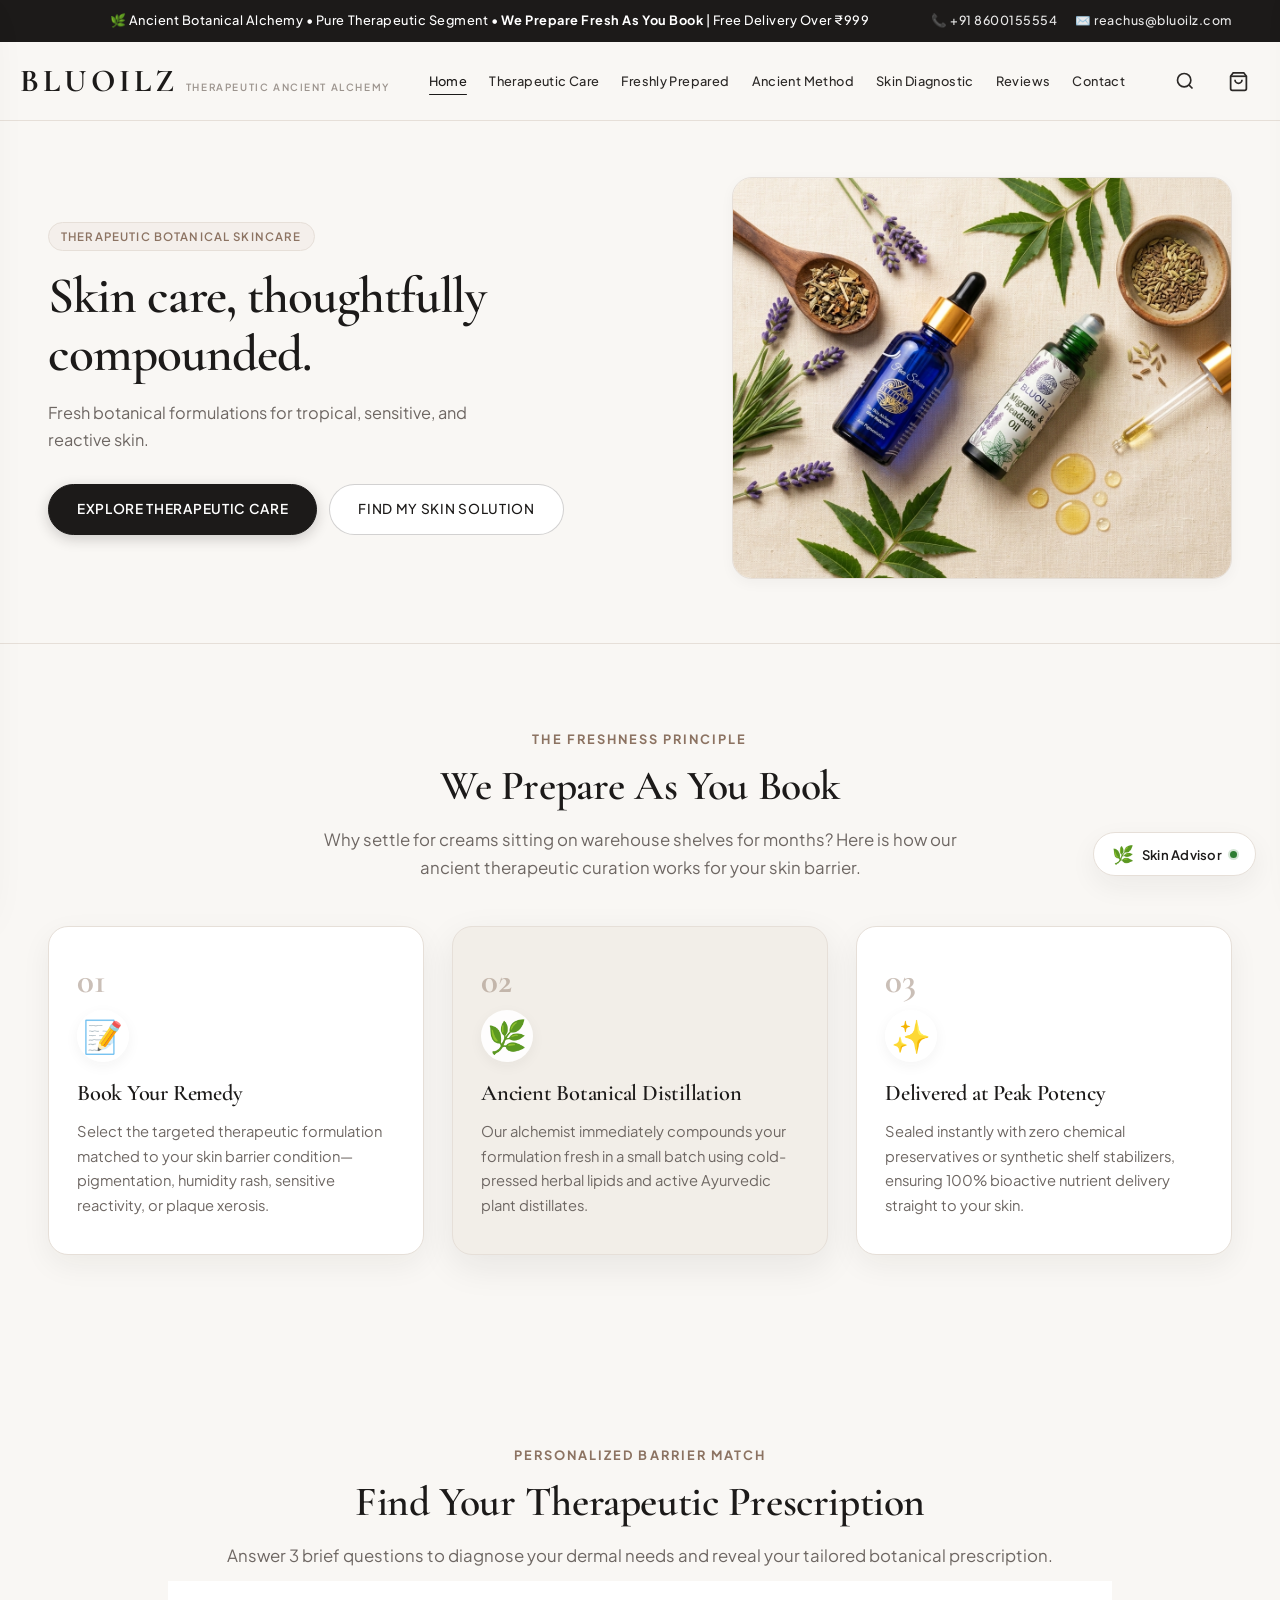
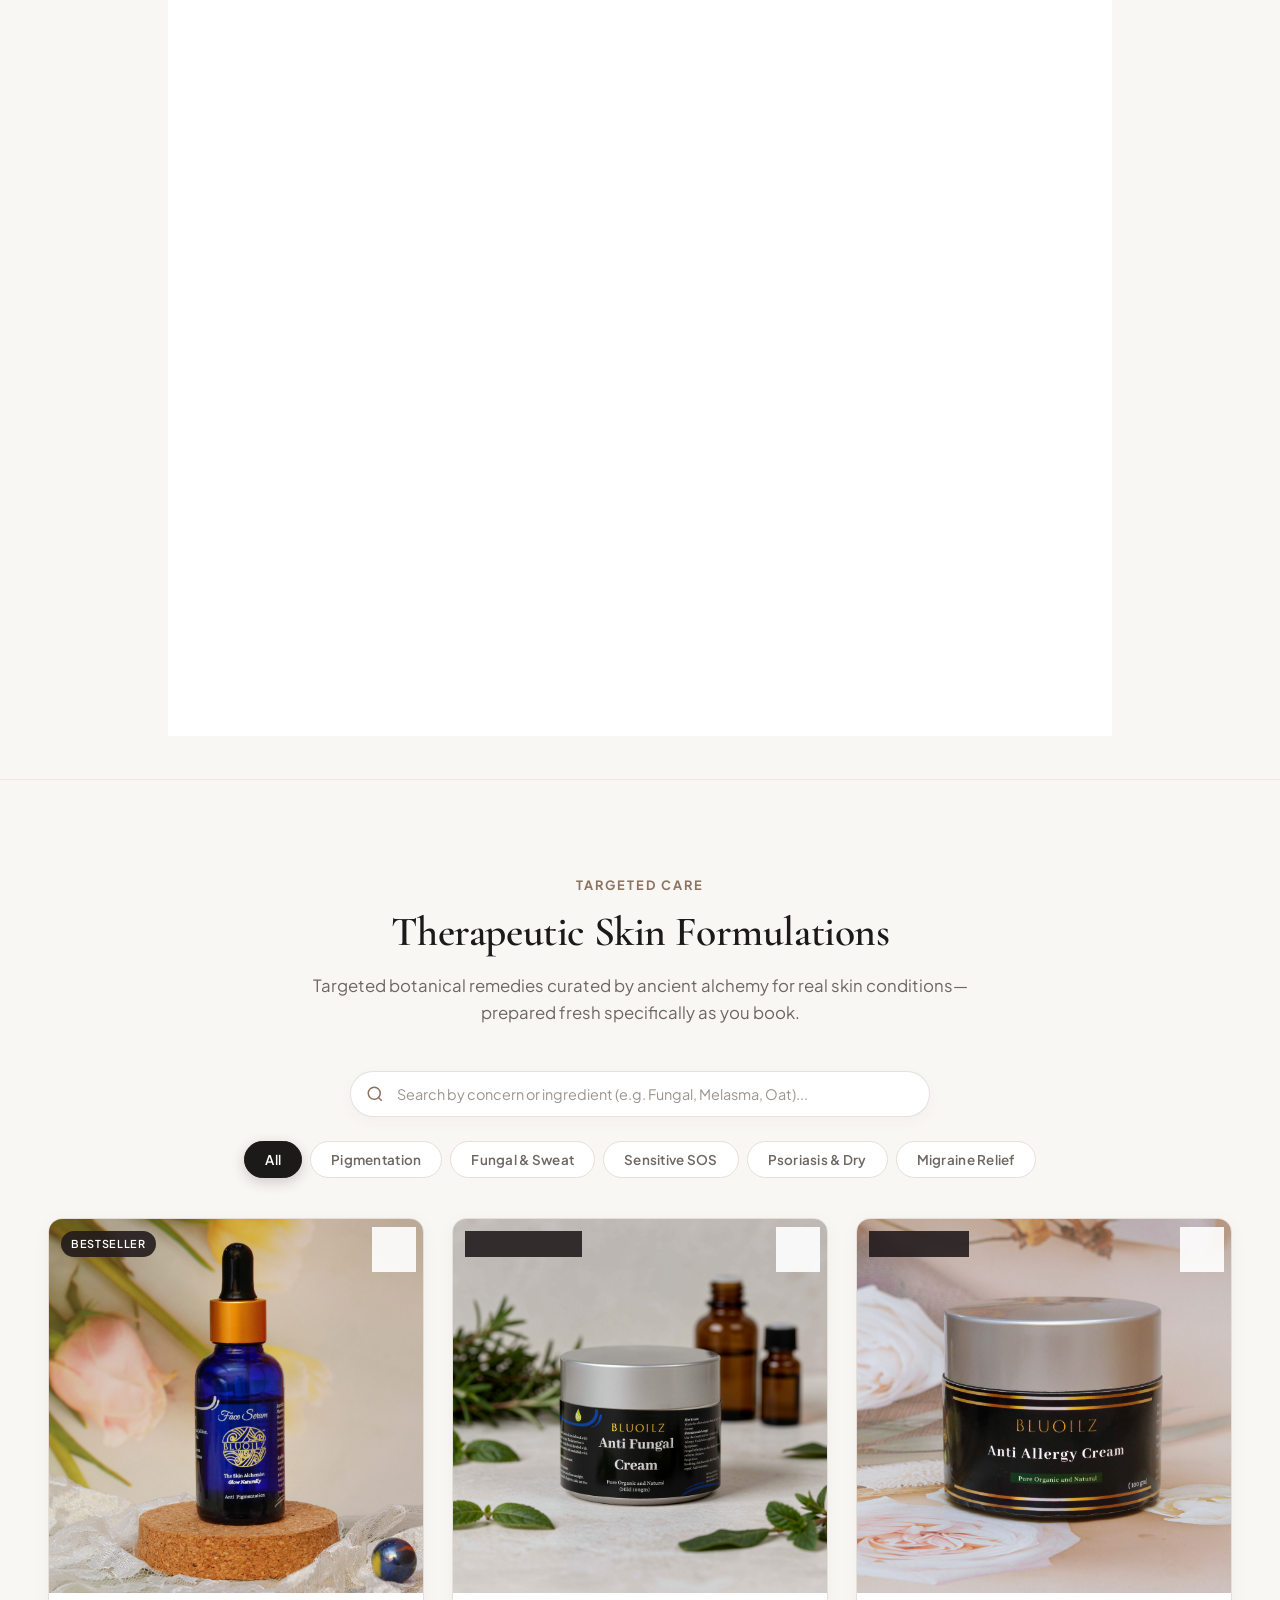
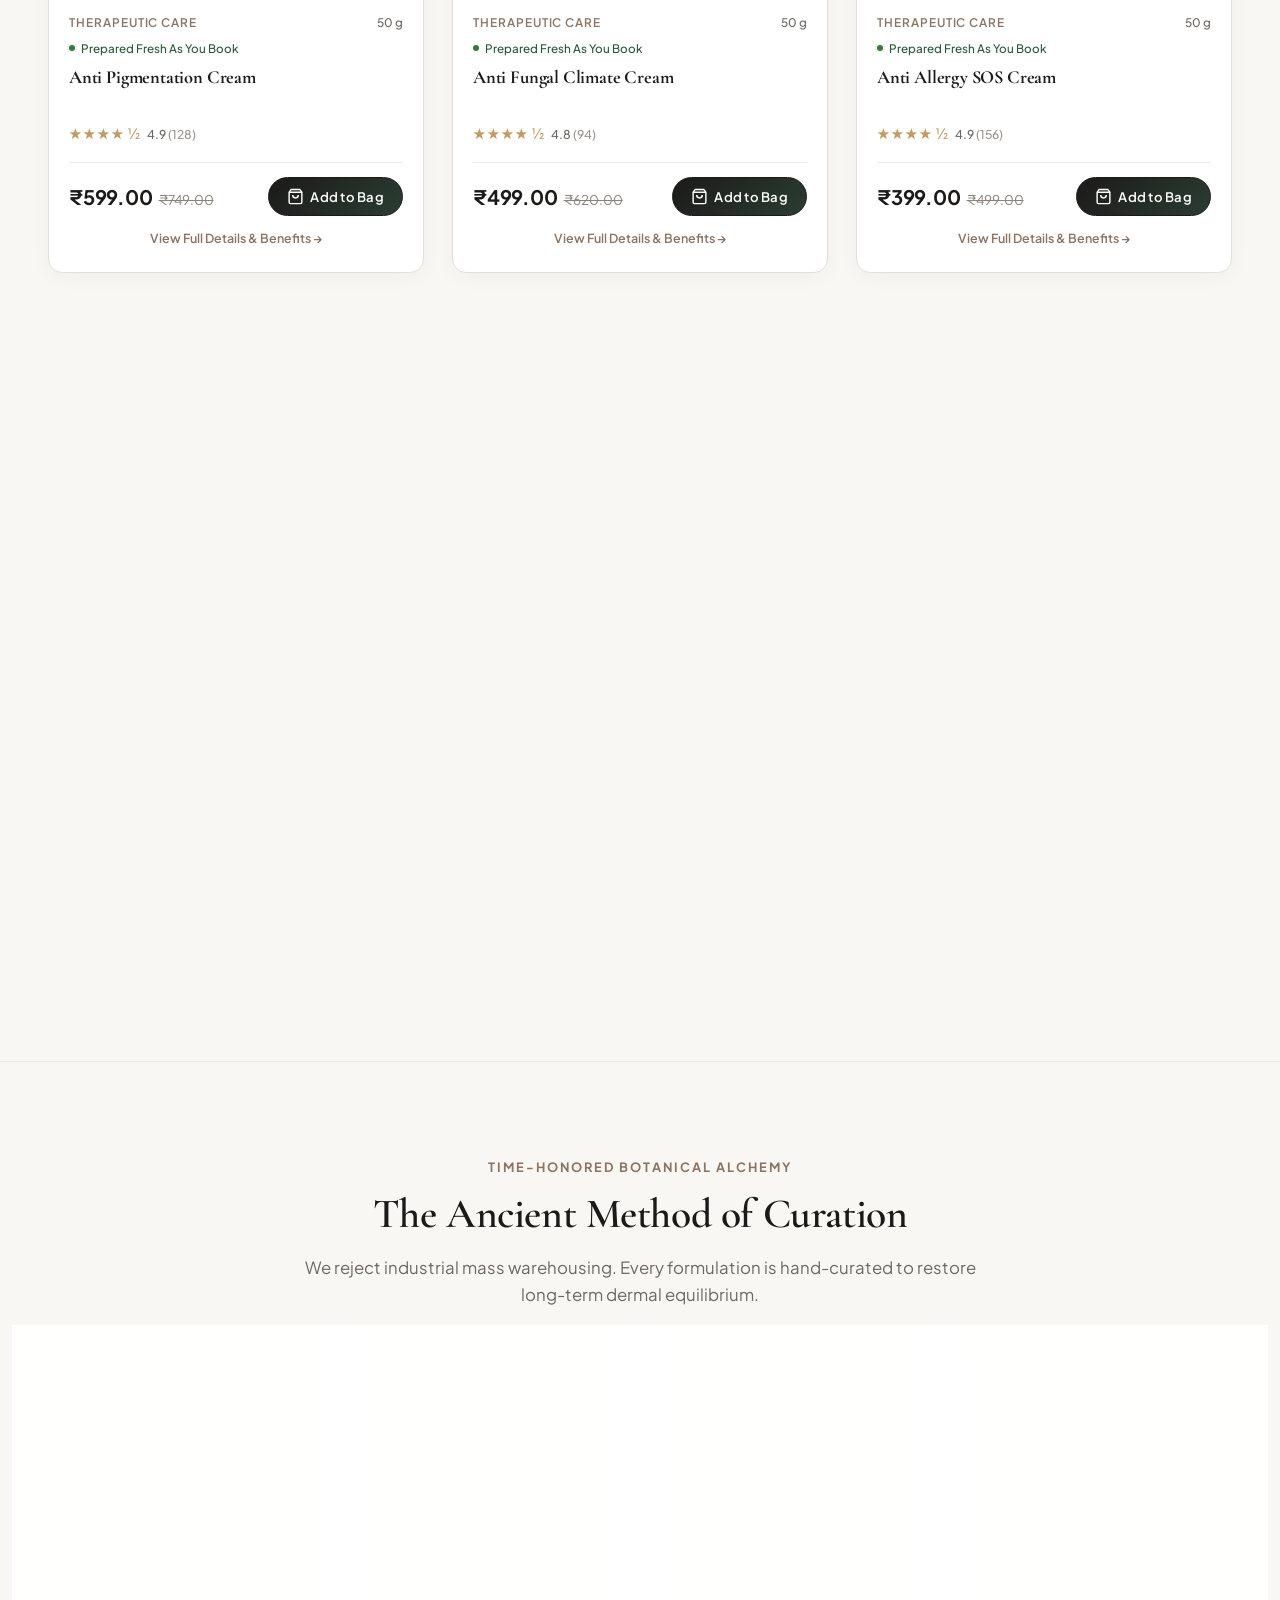
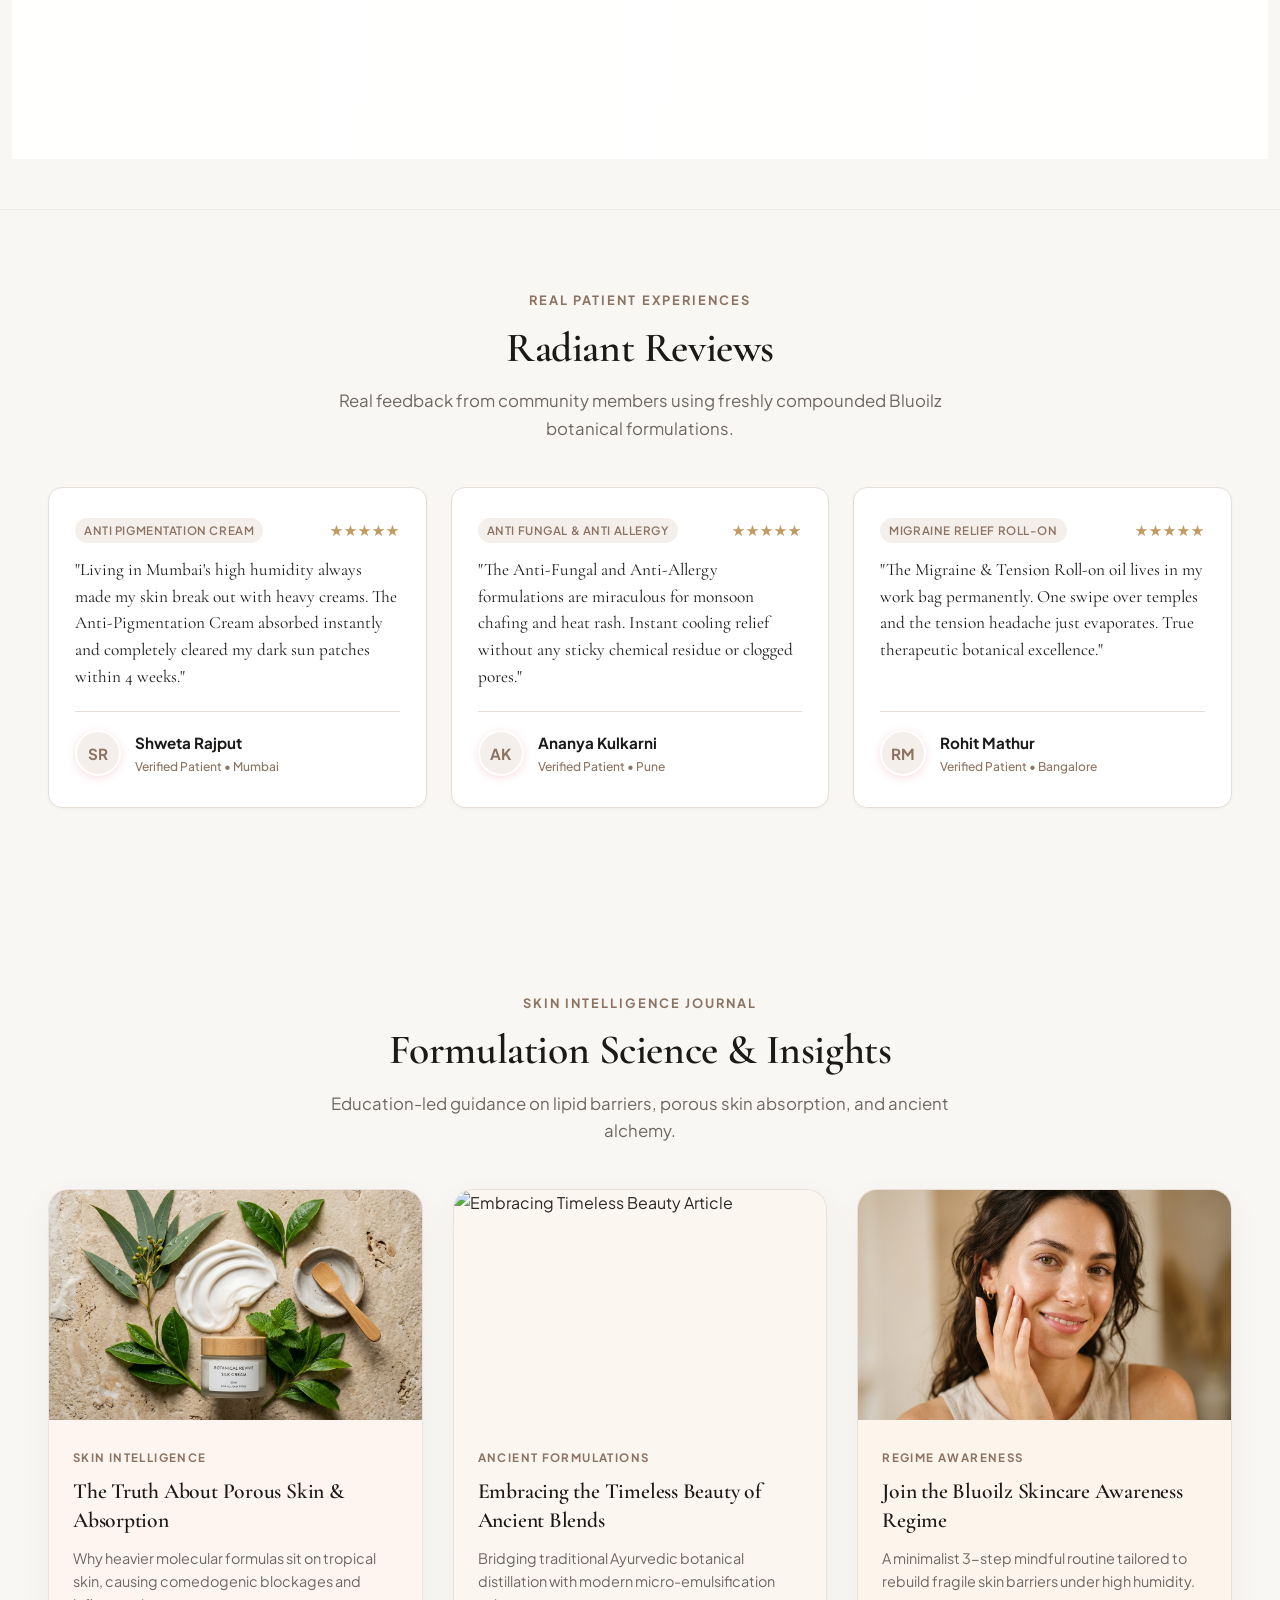
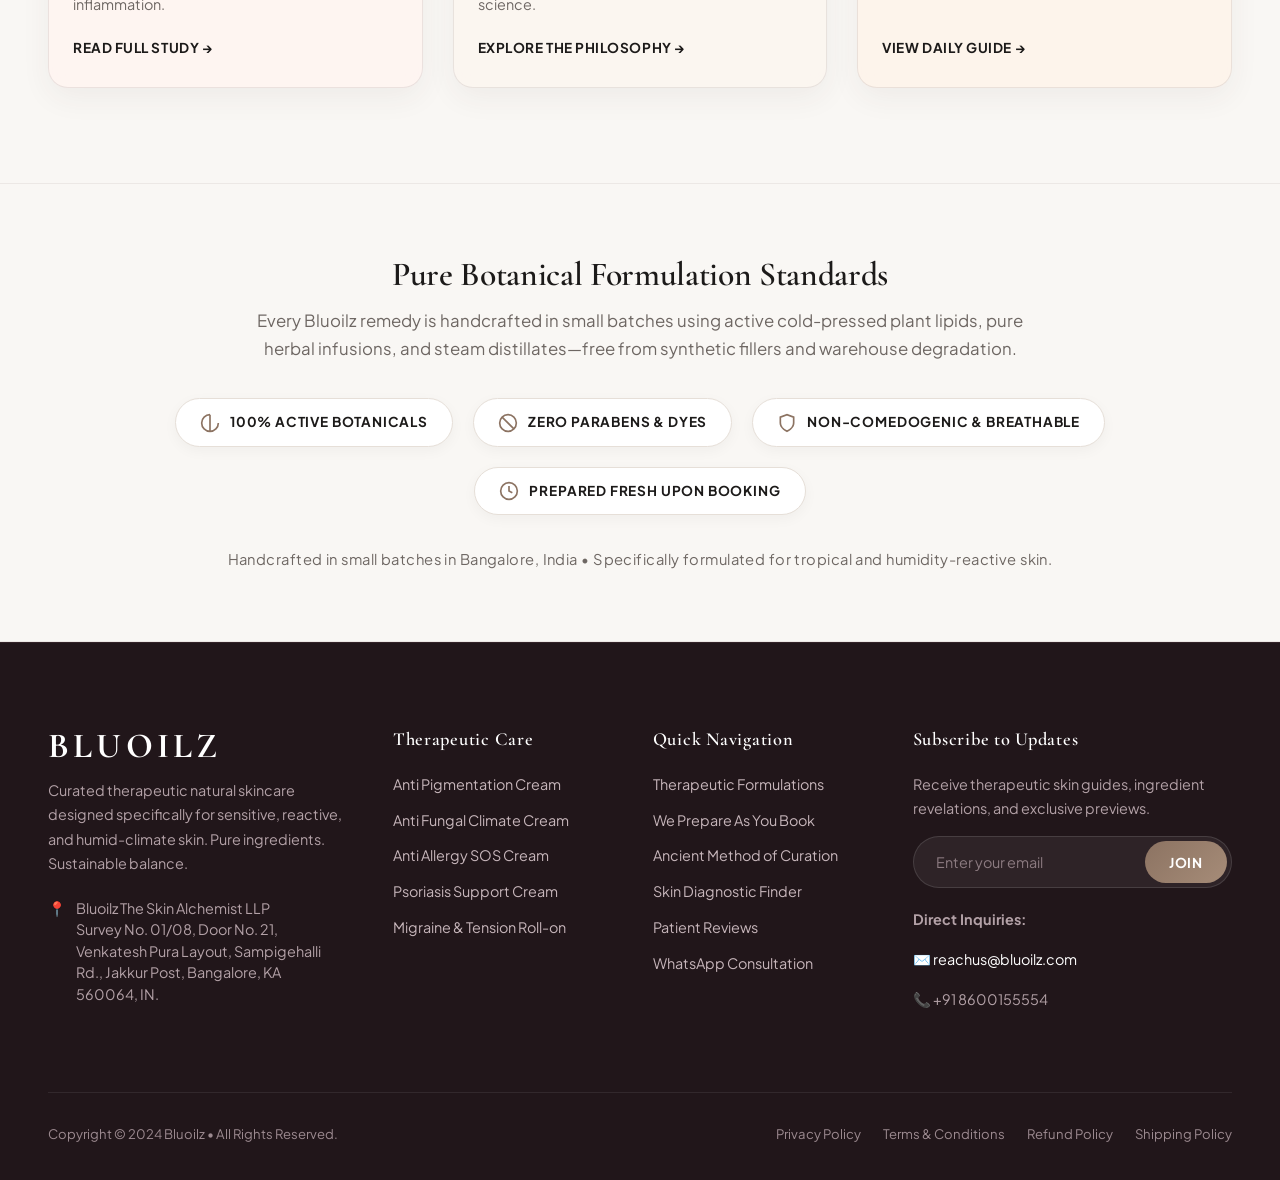
==== commit 3829a404: "Enhance UI with subtle scroll reveal animations" ====
--- a/index.html
+++ b/index.html
@@ -276,7 +276,7 @@
     <!-- Hero Section -->
     <section class="hero-section">
       <div class="container hero-grid">
-        <div class="hero-content">
+        <div class="hero-content reveal-on-scroll">
           <span class="hero-eyebrow">THERAPEUTIC BOTANICAL SKINCARE</span>
           <h1 class="hero-title">Skin care, thoughtfully compounded.</h1>
           <p class="hero-subtitle">Fresh botanical formulations for tropical, sensitive, and reactive skin.</p>
@@ -286,7 +286,7 @@
           </div>
         </div>
 
-        <div class="hero-banner-image">
+        <div class="hero-banner-image reveal-on-scroll">
           <div class="hero-img-wrapper">
             <img src="assets/organic_botanical_hero.jpg" alt="Bluoilz Therapeutic Botanical Skincare" class="hero-main-img" onerror="this.onerror=null; this.src='assets/hero.jpg';">
           </div>
@@ -297,28 +297,28 @@
     <!-- NEW: We Prepare As You Book - In a Gist Section -->
     <section class="section-curation" id="curation">
       <div class="container">
-        <div class="section-header">
+        <div class="section-header reveal-on-scroll">
           <span class="section-eyebrow">The Freshness Principle</span>
           <h2 class="section-title">We Prepare As You Book</h2>
           <p class="section-desc">Why settle for creams sitting on warehouse shelves for months? Here is how our ancient therapeutic curation works for your skin barrier.</p>
         </div>
 
         <div class="curation-steps-grid">
-          <div class="curation-card">
+          <div class="curation-card reveal-on-scroll">
             <div class="curation-step-num">01</div>
             <div class="curation-icon">📝</div>
             <h3>Book Your Remedy</h3>
             <p>Select the targeted therapeutic formulation matched to your skin barrier condition—pigmentation, humidity rash, sensitive reactivity, or plaque xerosis.</p>
           </div>
 
-          <div class="curation-card highlight-card">
+          <div class="curation-card highlight-card reveal-on-scroll">
             <div class="curation-step-num">02</div>
             <div class="curation-icon">🌿</div>
             <h3>Ancient Botanical Distillation</h3>
             <p>Our alchemist immediately compounds your formulation fresh in a small batch using cold-pressed herbal lipids and active Ayurvedic plant distillates.</p>
           </div>
 
-          <div class="curation-card">
+          <div class="curation-card reveal-on-scroll">
             <div class="curation-step-num">03</div>
             <div class="curation-icon">✨</div>
             <h3>Delivered at Peak Potency</h3>
@@ -332,7 +332,7 @@
     <section class="section-quiz" id="quiz">
       <div class="container">
         <div class="quiz-wrapper">
-          <div class="quiz-header">
+          <div class="quiz-header reveal-on-scroll">
             <span class="section-eyebrow">Personalized Barrier Match</span>
             <h2 class="section-title">Find Your Therapeutic Prescription</h2>
             <p class="section-desc">Answer 3 brief questions to diagnose your dermal needs and reveal your tailored botanical prescription.</p>
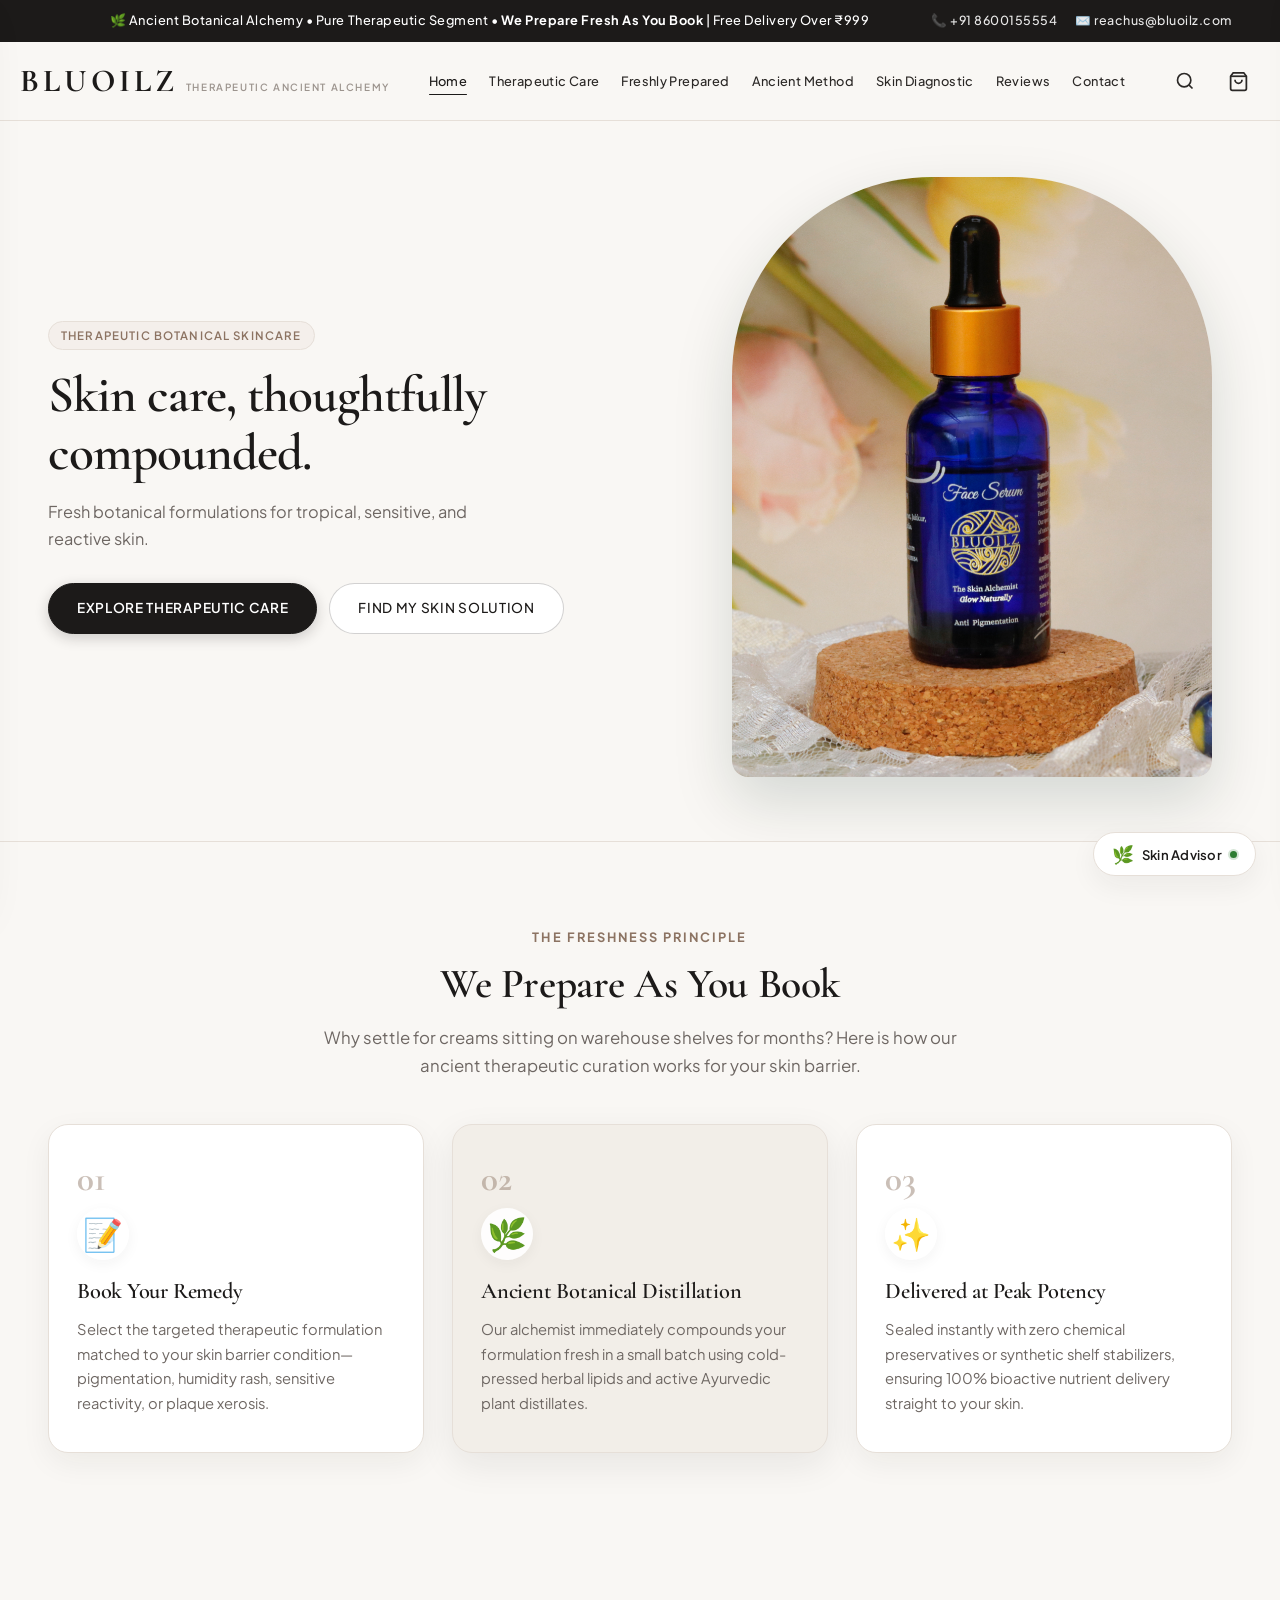
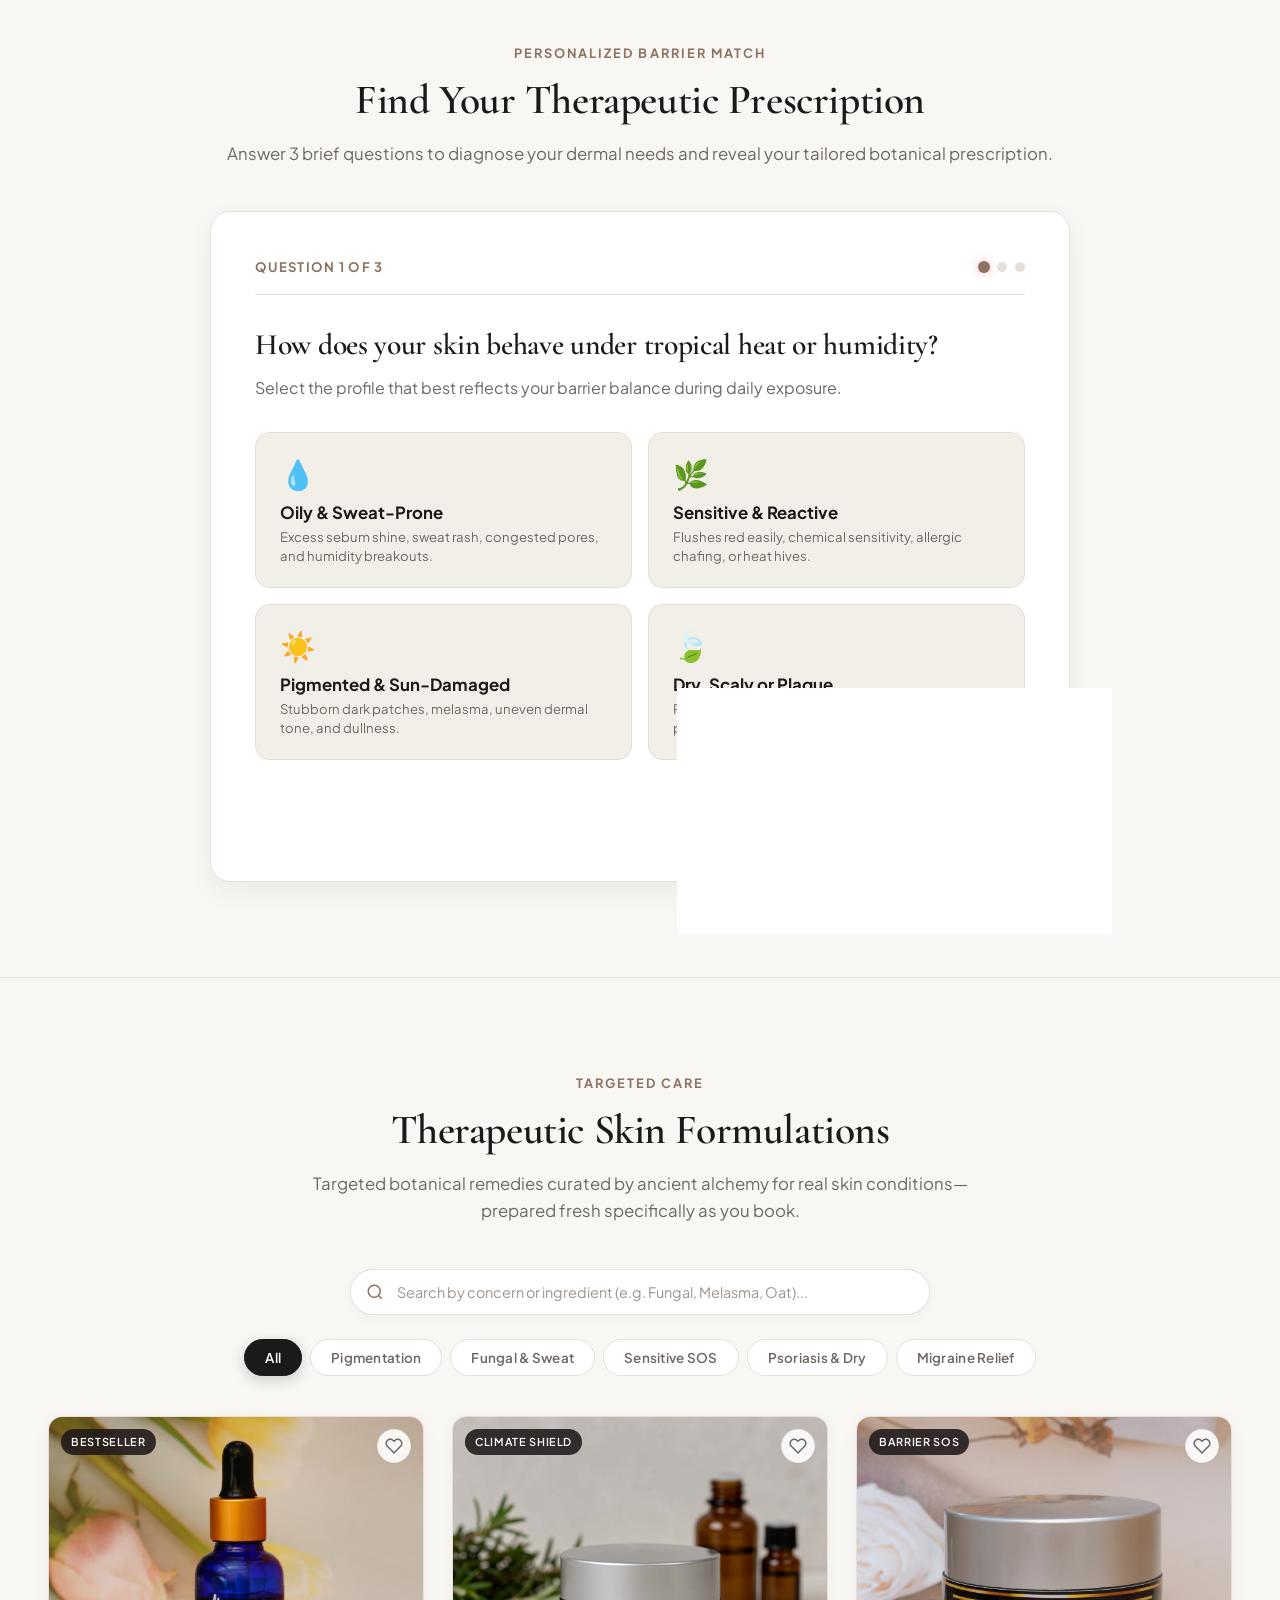
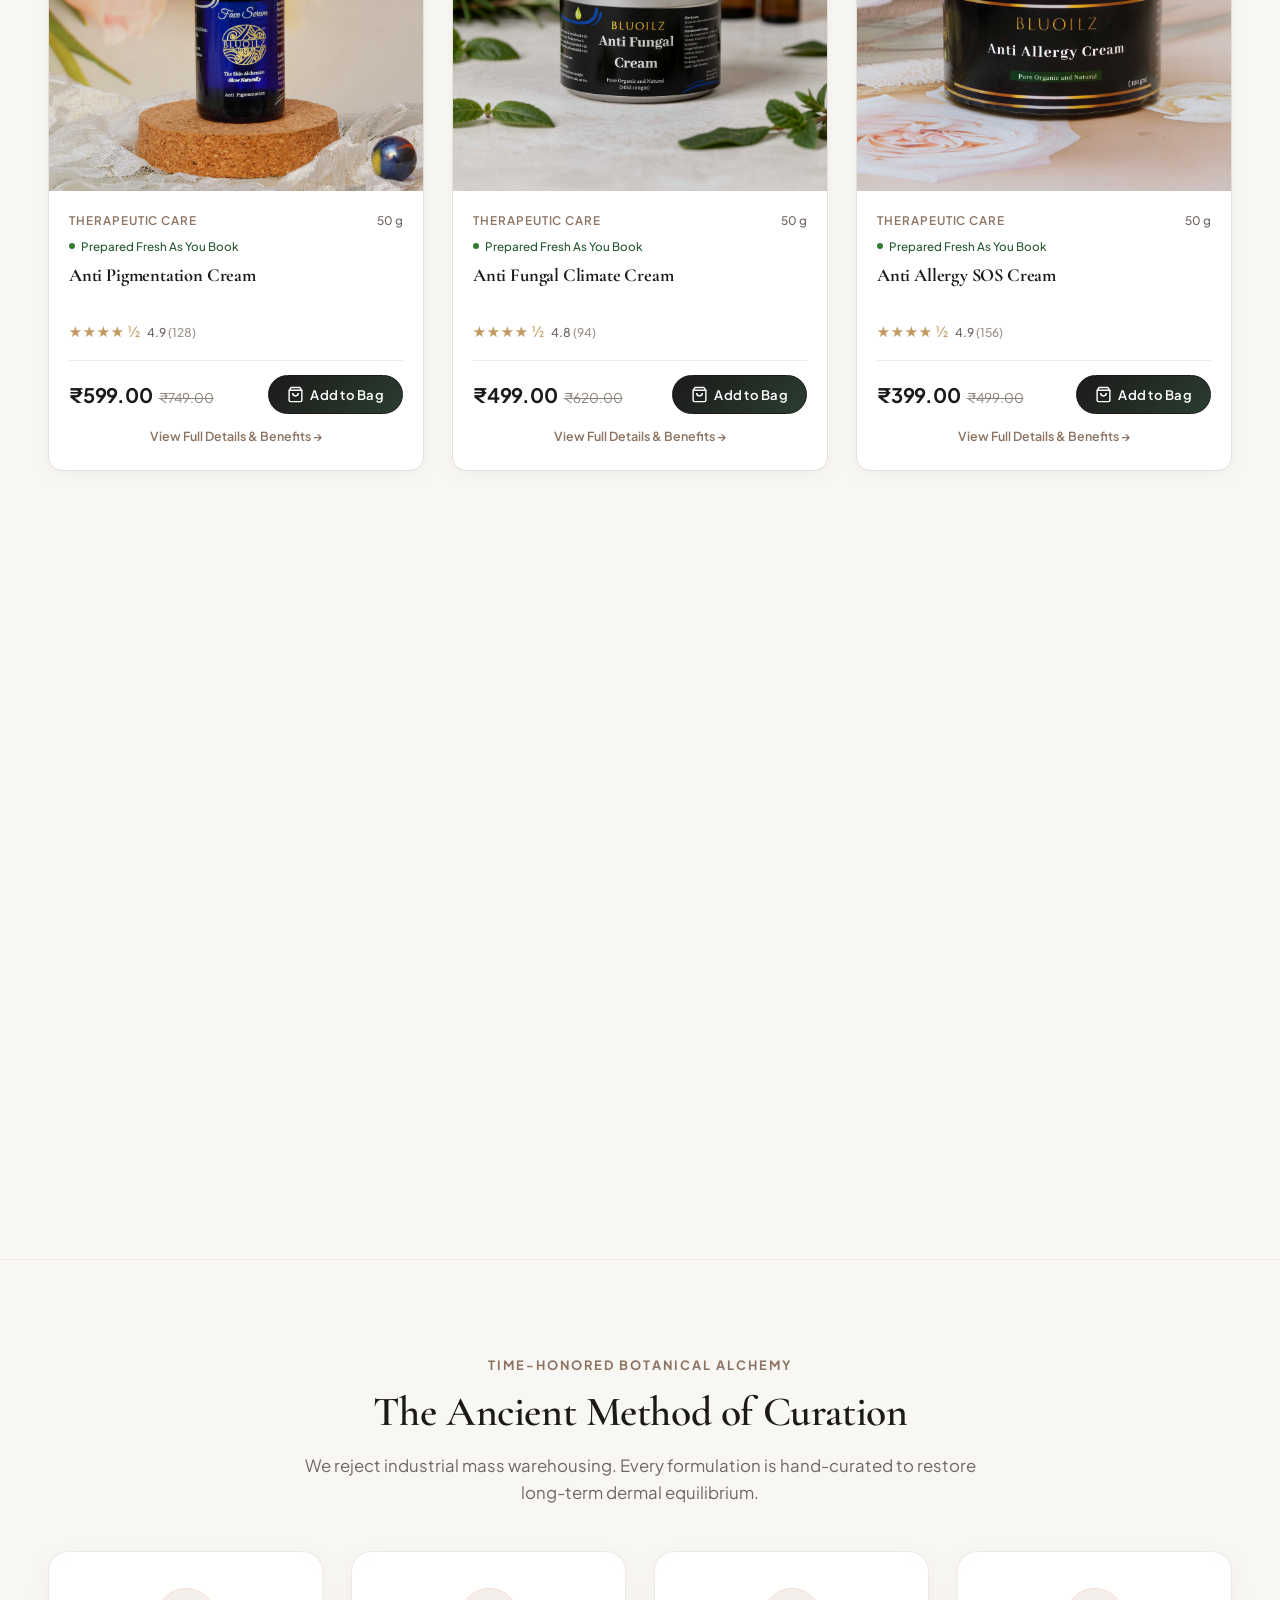
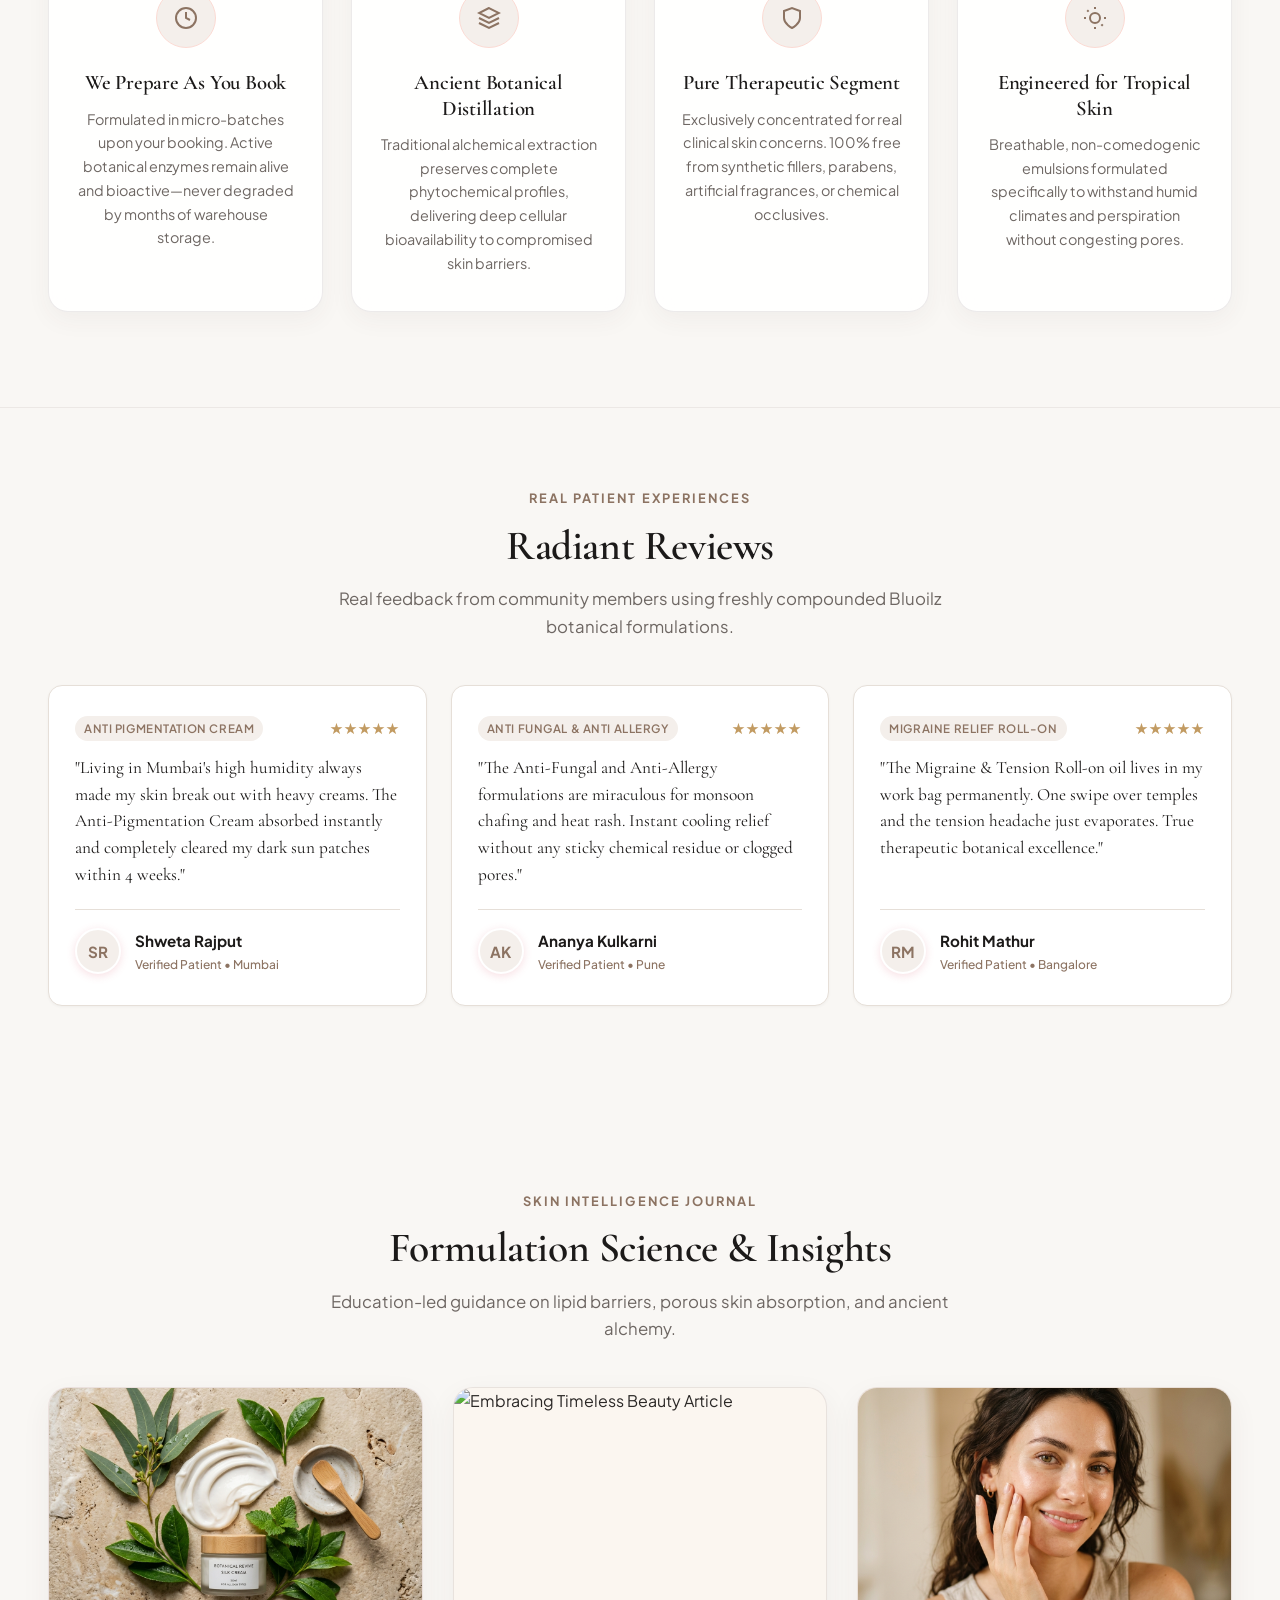
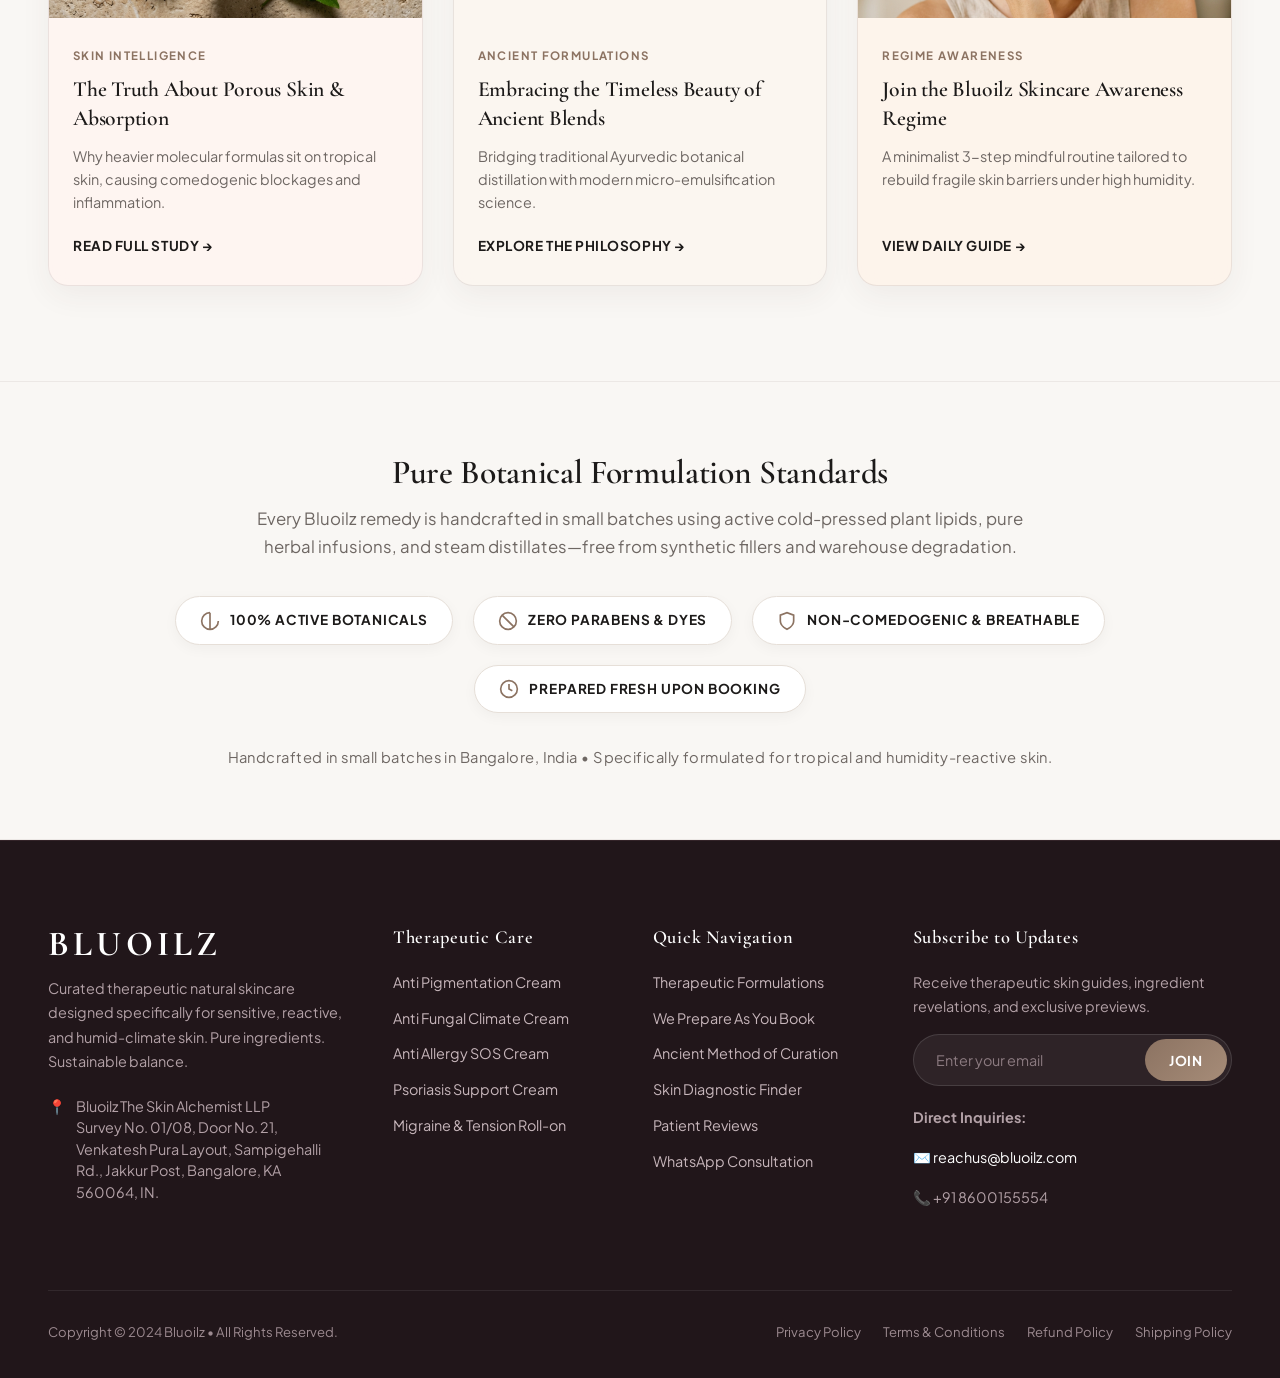
==== commit afe49af3: "Fix frontend product loading via robust JS fallback, fix hero section interactivity and cache bustin" ====
--- a/index.html
+++ b/index.html
@@ -30,7 +30,7 @@
   <link rel="preconnect" href="https://fonts.gstatic.com" crossorigin>
   <link href="https://fonts.googleapis.com/css2?family=Cormorant+Garamond:ital,wght@0,500;0,600;0,700;1,400;1,600&family=Plus+Jakarta+Sans:wght@400;500;600;700&display=swap" rel="stylesheet">
 
-  <link rel="stylesheet" href="styles.css">
+  <link rel="stylesheet" href="styles.css?v=2">
 
   <!-- JSON-LD Structured Data Schema -->
   <script type="application/ld+json">
@@ -287,8 +287,14 @@
         </div>
 
         <div class="hero-banner-image reveal-on-scroll">
-          <div class="hero-img-wrapper">
-            <img src="assets/organic_botanical_hero.jpg" alt="Bluoilz Therapeutic Botanical Skincare" class="hero-main-img" onerror="this.onerror=null; this.src='assets/hero.jpg';">
+          <div class="hero-img-wrapper" onclick="openQuickView('anti-pigmentation-cream')" role="button" aria-label="Quick View Anti Pigmentation Cream" tabindex="0">
+            <img src="assets/anti_pigmentation.jpg" alt="Bluoilz Anti Pigmentation Cream" class="hero-main-img" onerror="this.onerror=null; this.src='assets/hero.jpg';">
+            <div class="hero-quick-view-btn">
+              <svg width="18" height="18" viewBox="0 0 24 24" fill="none" stroke="currentColor" stroke-width="2" style="margin-right: 6px;">
+                <circle cx="11" cy="11" r="8"/><line x1="21" y1="21" x2="16.65" y2="16.65"/>
+              </svg>
+              Quick View
+            </div>
           </div>
         </div>
       </div>
@@ -818,6 +824,6 @@
     </svg>
   </button>
 
-  <script src="app.js"></script>
+  <script src="app.js?v=2"></script>
 </body>
 </html>
--- a/styles.css
+++ b/styles.css
@@ -632,15 +632,25 @@
 /* Hero Right Banner Visual - Consistent botanical art direction */
 .hero-banner-image {
   position: relative;
+  animation: float 6s ease-in-out infinite;
 }
 
 .hero-img-wrapper {
   position: relative;
-  border-radius: var(--radius-lg);
+  width: 100%;
+  max-width: 480px;
+  aspect-ratio: 4 / 5;
+  border-radius: 200px 200px 16px 16px;
   overflow: hidden;
-  box-shadow: var(--shadow-sm);
-  border: 1px solid var(--color-border);
-  background-color: var(--color-canvas);
+  box-shadow: 0 24px 60px rgba(10, 37, 24, 0.15);
+  cursor: pointer;
+  
+  /* 3D Perspective settings from previous session */
+  perspective: 1000px;
+  transform-style: preserve-3d;
+  transition: transform 0.1s cubic-bezier(0.25, 0.46, 0.45, 0.94), 
+              box-shadow 0.1s cubic-bezier(0.25, 0.46, 0.45, 0.94);
+  will-change: transform, box-shadow;
 }
 
 .hero-main-img {
@@ -652,7 +662,7 @@
 }
 
 .hero-img-wrapper:hover .hero-main-img {
-  transform: scale(1.02);
+  transform: scale(1.05); /* Increased slightly for better interactivity */
 }
 
 /* ==========================================================================
@@ -865,6 +875,44 @@
   transition: transform 0.6s cubic-bezier(0.16, 1, 0.3, 1);
 }
 
+.hero-main-img {
+  width: 100%;
+  height: 100%;
+  object-fit: cover;
+  transition: transform 0.5s cubic-bezier(0.25, 1, 0.5, 1);
+  will-change: transform;
+}
+
+.hero-img-wrapper:hover .hero-main-img {
+  transform: scale(1.03);
+}
+
+.hero-quick-view-btn {
+  position: absolute;
+  top: 50%;
+  left: 50%;
+  transform: translate(-50%, -40%);
+  opacity: 0;
+  visibility: hidden;
+  background-color: rgba(255, 255, 255, 0.95);
+  color: var(--color-primary);
+  padding: 14px 28px;
+  border-radius: 30px;
+  font-weight: 600;
+  font-size: 0.95rem;
+  letter-spacing: 0.03em;
+  display: flex;
+  align-items: center;
+  box-shadow: 0 8px 24px rgba(0, 0, 0, 0.12);
+  transition: all 0.3s cubic-bezier(0.25, 0.46, 0.45, 0.94);
+  z-index: 10;
+}
+
+.hero-img-wrapper:hover .hero-quick-view-btn {
+  opacity: 1;
+  visibility: visible;
+  transform: translate(-50%, -50%);
+}
 .product-card:hover .product-img {
   transform: scale(1.04);
 }
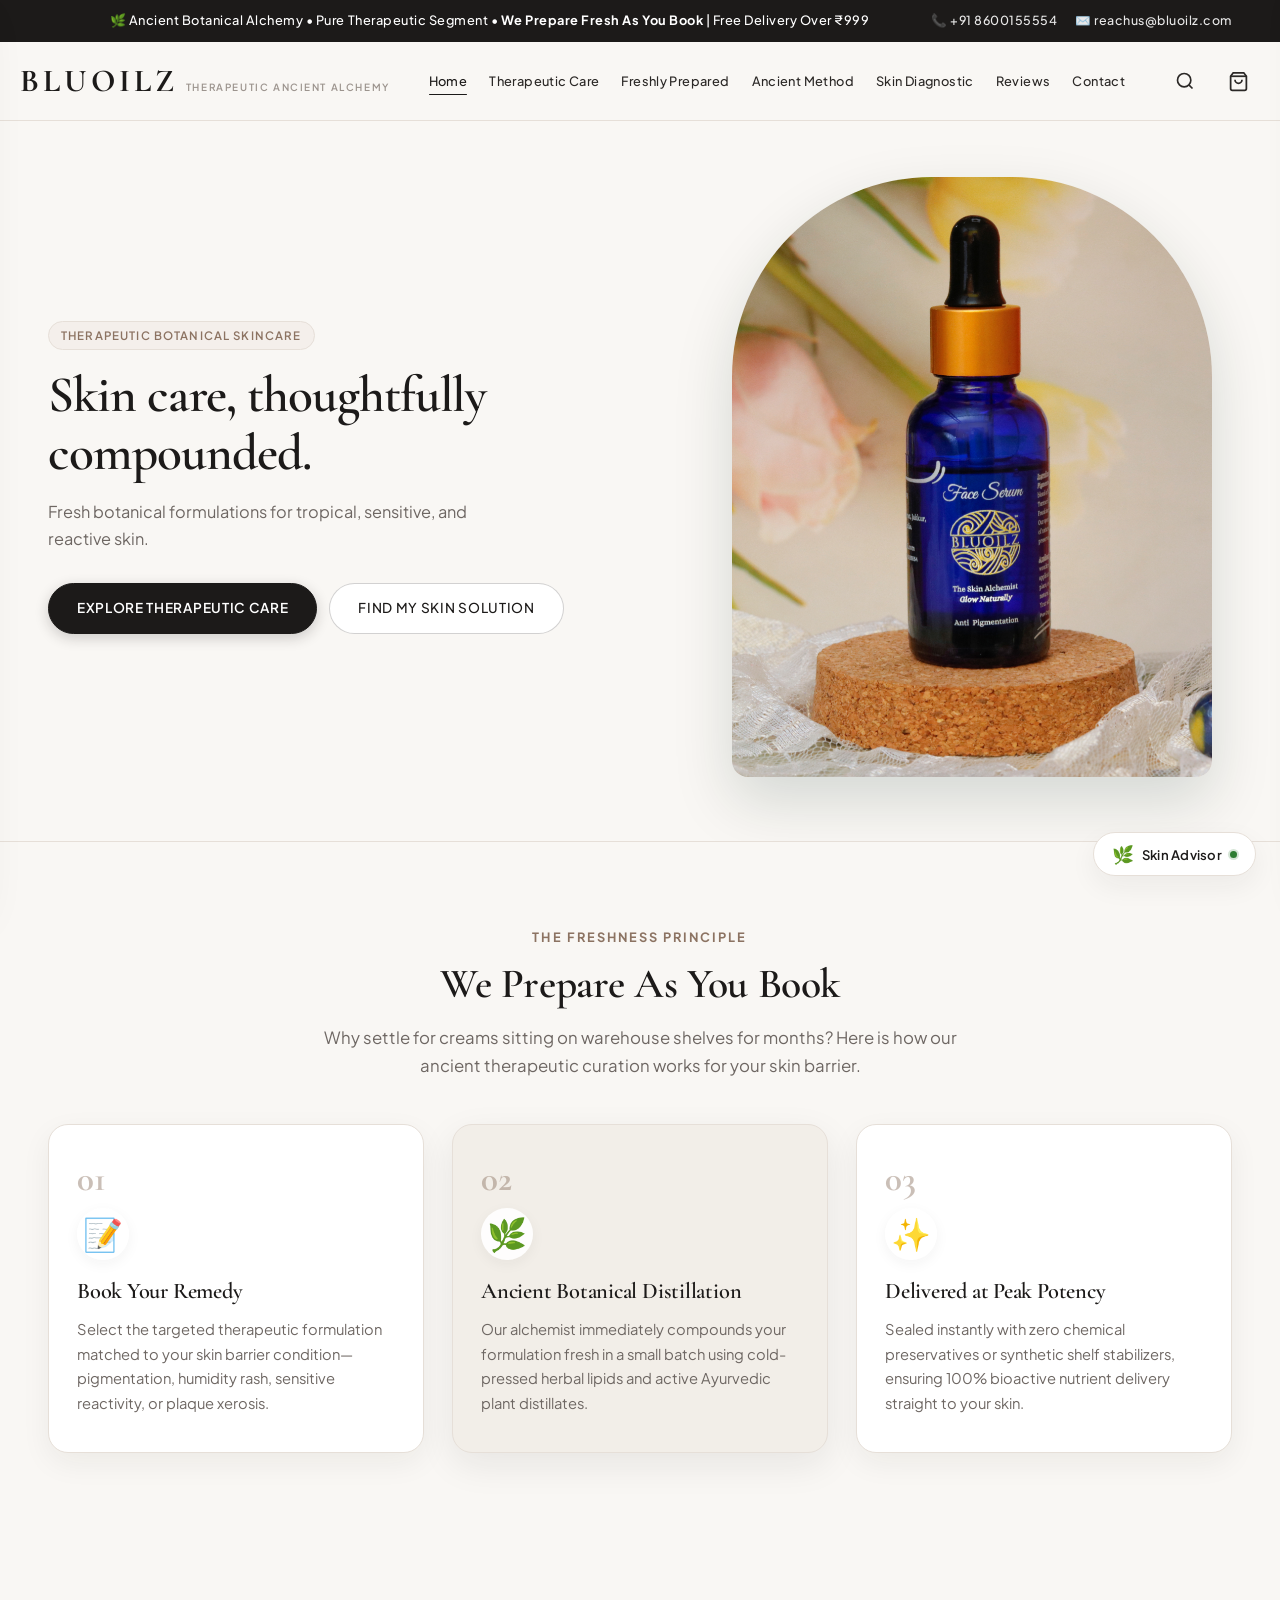
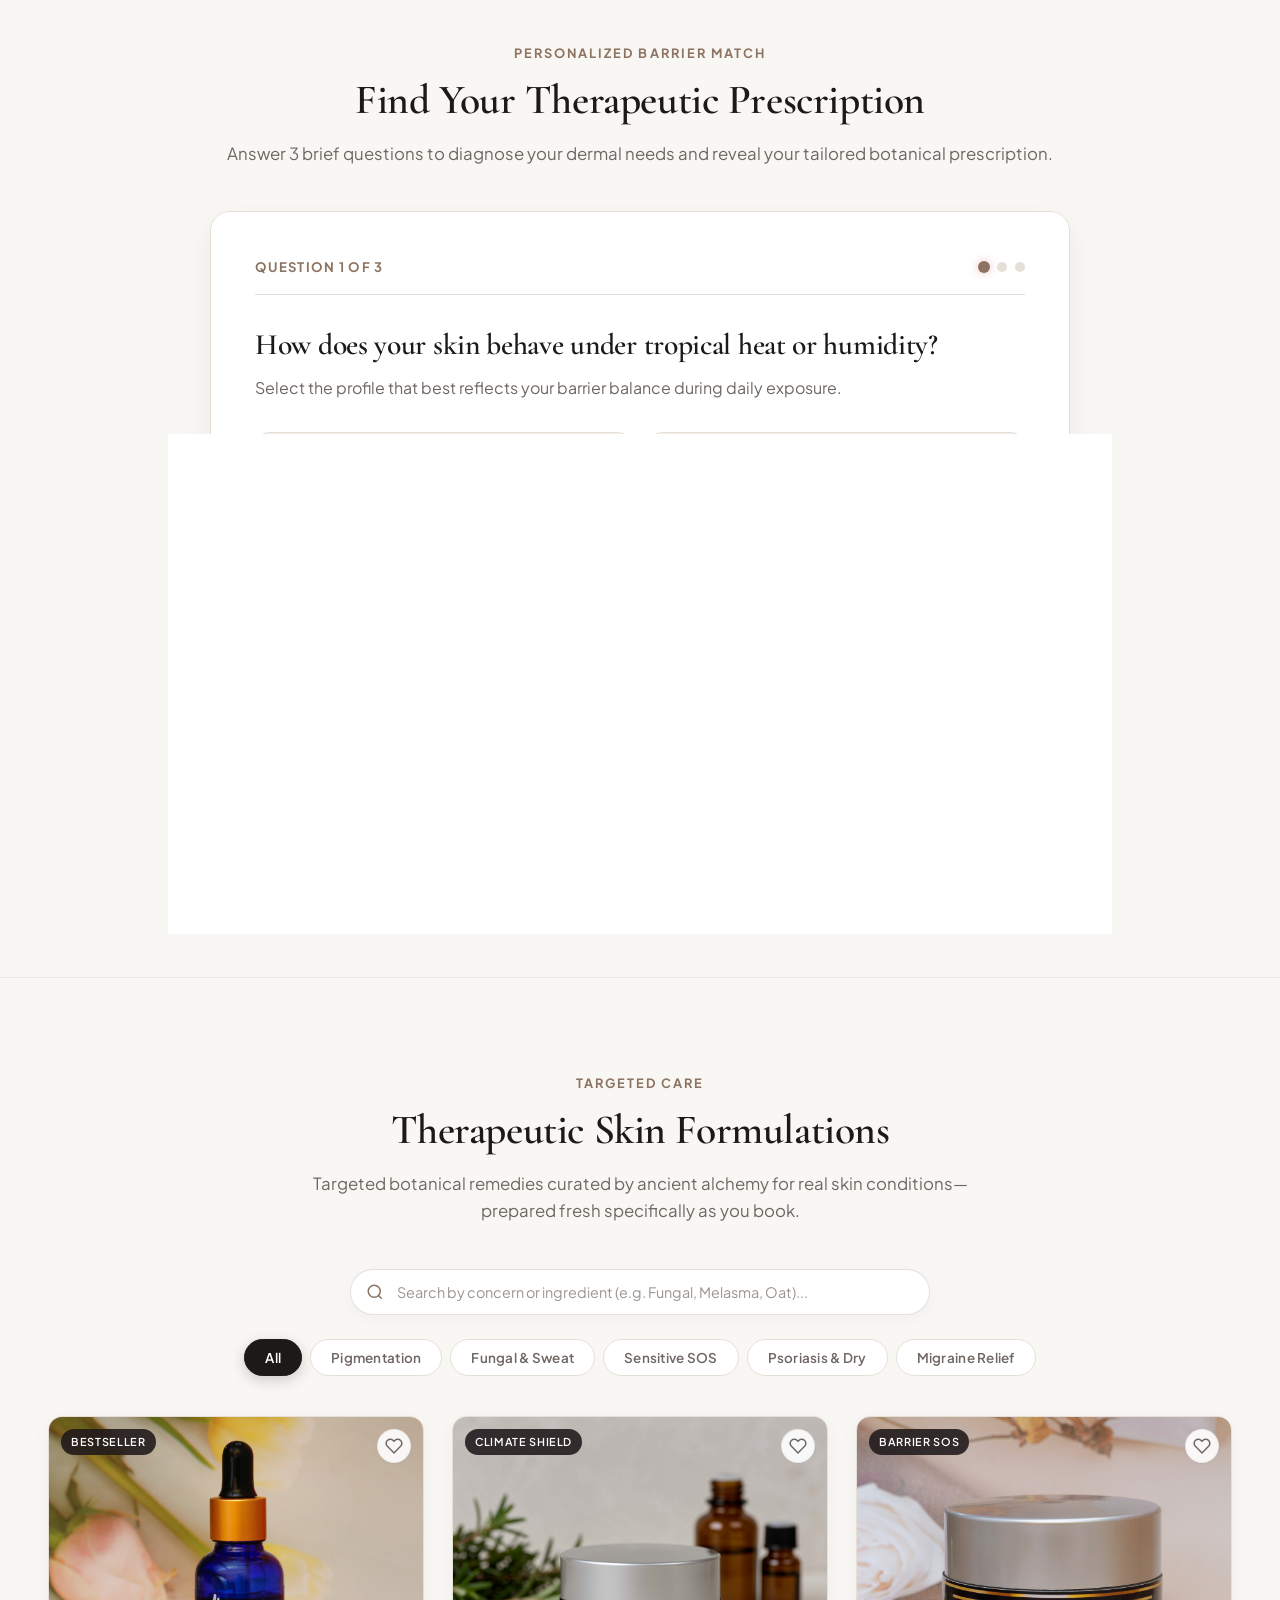
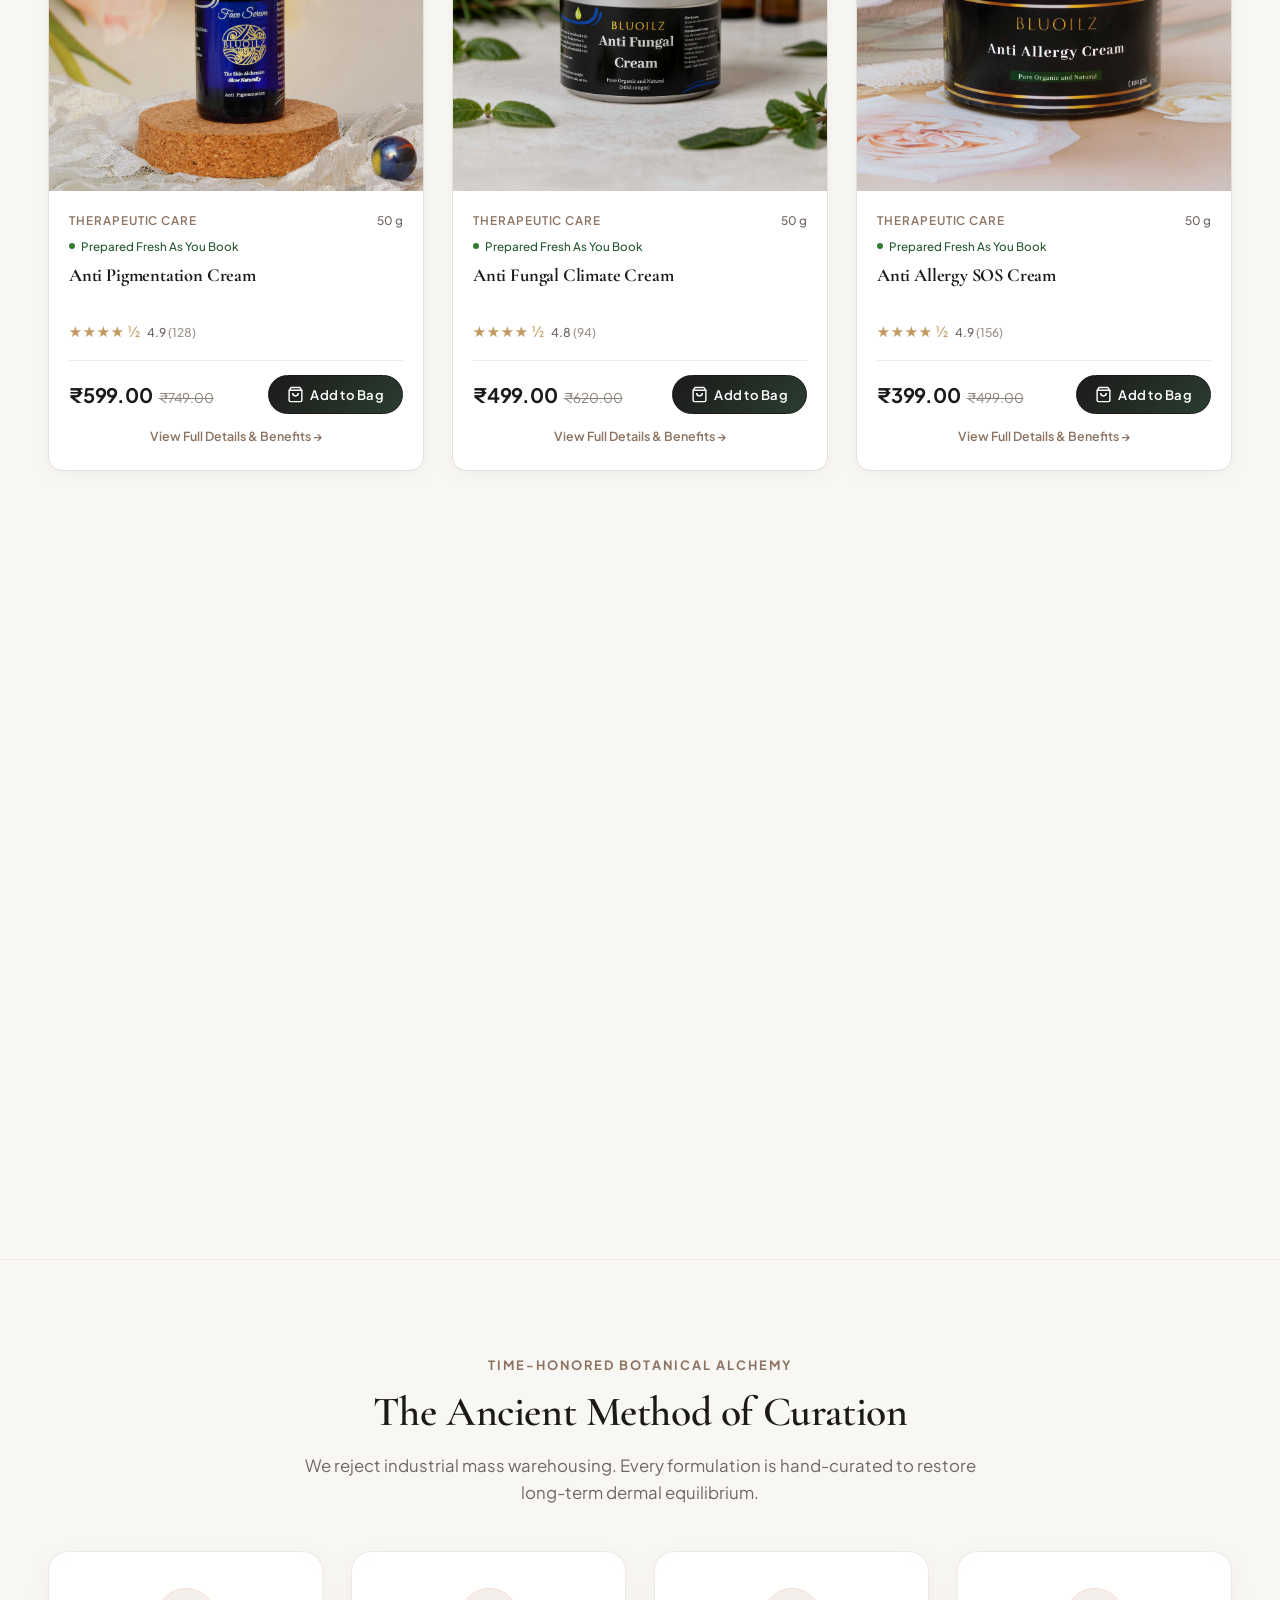
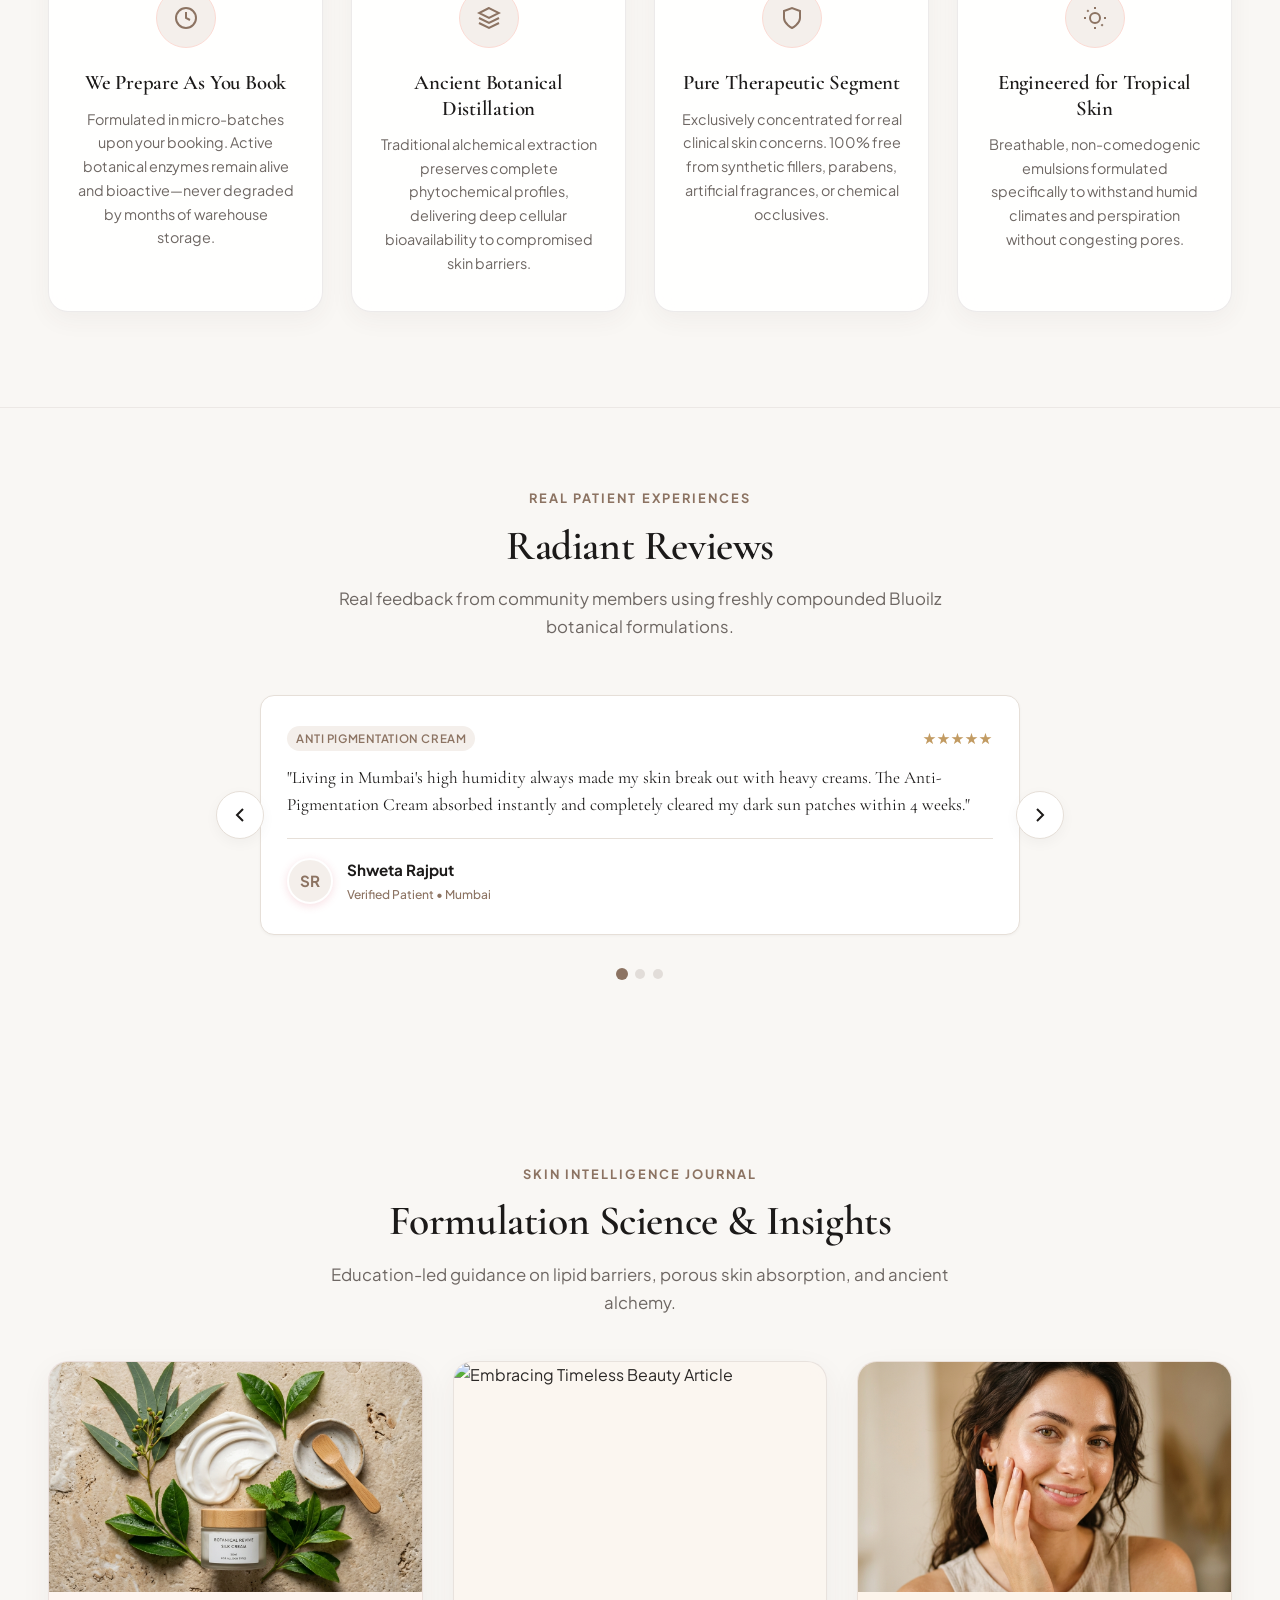
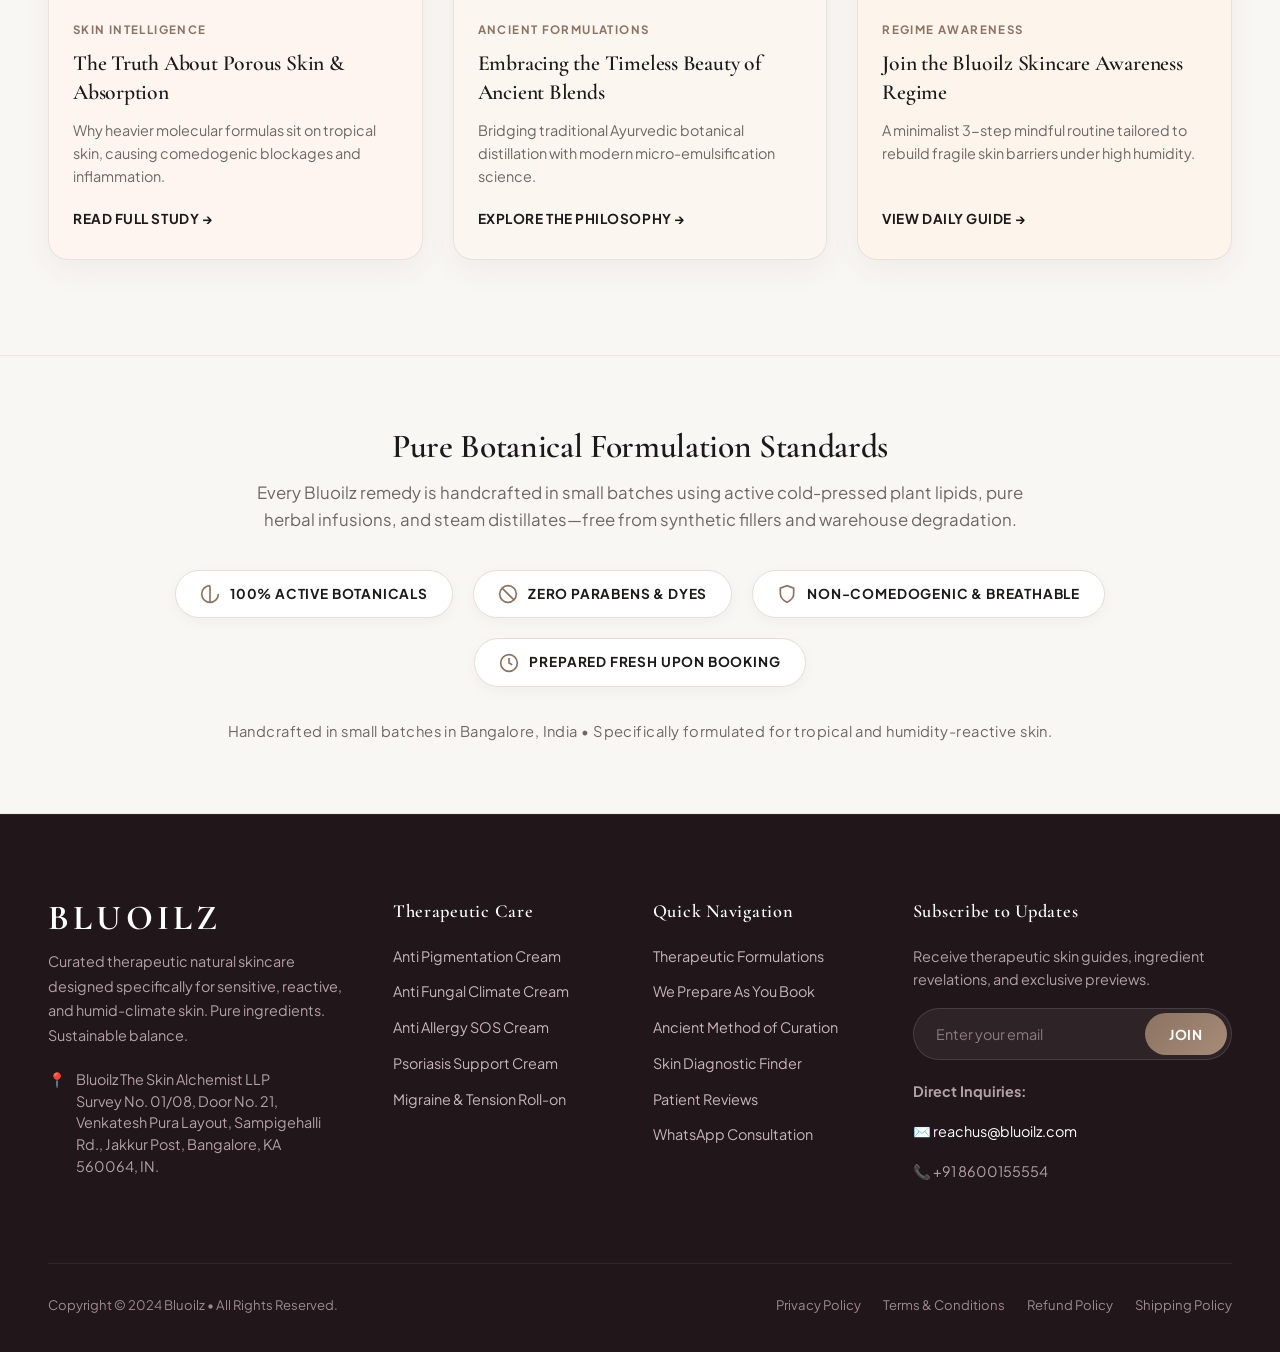
==== commit 9f0909ab: "Implement sliding reviews carousel and mobile bottom navigation bar" ====
--- a/index.html
+++ b/index.html
@@ -452,51 +452,75 @@
           <p class="section-desc">Real feedback from community members using freshly compounded Bluoilz botanical formulations.</p>
         </div>
 
-        <div class="reviews-grid">
-          <div class="review-card">
-            <div class="review-header-meta">
-              <span class="review-product-pill">Anti Pigmentation Cream</span>
-              <div class="review-stars" aria-label="5 stars">★★★★★</div>
-            </div>
-            <p class="review-quote">"Living in Mumbai's high humidity always made my skin break out with heavy creams. The Anti-Pigmentation Cream absorbed instantly and completely cleared my dark sun patches within 4 weeks."</p>
-            <div class="review-author-wrap">
-              <div class="review-avatar">SR</div>
-              <div>
-                <h5 class="review-name">Shweta Rajput</h5>
-                <span class="review-verified">Verified Patient &bull; Mumbai</span>
+        <div class="reviews-slider-wrapper" id="reviewsSliderWrapper">
+          <button class="review-nav-btn prev" id="reviewPrevBtn" aria-label="Previous Review">
+            <svg width="24" height="24" viewBox="0 0 24 24" fill="none" stroke="currentColor" stroke-width="2">
+              <polyline points="15 18 9 12 15 6"></polyline>
+            </svg>
+          </button>
+          
+          <div class="reviews-track" id="reviewsTrack">
+            <div class="review-slide">
+              <div class="review-card">
+                <div class="review-header-meta">
+                  <span class="review-product-pill">Anti Pigmentation Cream</span>
+                  <div class="review-stars" aria-label="5 stars">★★★★★</div>
+                </div>
+                <p class="review-quote">"Living in Mumbai's high humidity always made my skin break out with heavy creams. The Anti-Pigmentation Cream absorbed instantly and completely cleared my dark sun patches within 4 weeks."</p>
+                <div class="review-author-wrap">
+                  <div class="review-avatar">SR</div>
+                  <div>
+                    <h5 class="review-name">Shweta Rajput</h5>
+                    <span class="review-verified">Verified Patient &bull; Mumbai</span>
+                  </div>
+                </div>
               </div>
             </div>
-          </div>
-
-          <div class="review-card">
-            <div class="review-header-meta">
-              <span class="review-product-pill">Anti Fungal & Anti Allergy</span>
-              <div class="review-stars" aria-label="5 stars">★★★★★</div>
-            </div>
-            <p class="review-quote">"The Anti-Fungal and Anti-Allergy formulations are miraculous for monsoon chafing and heat rash. Instant cooling relief without any sticky chemical residue or clogged pores."</p>
-            <div class="review-author-wrap">
-              <div class="review-avatar">AK</div>
-              <div>
-                <h5 class="review-name">Ananya Kulkarni</h5>
-                <span class="review-verified">Verified Patient &bull; Pune</span>
+
+            <div class="review-slide">
+              <div class="review-card">
+                <div class="review-header-meta">
+                  <span class="review-product-pill">Anti Fungal & Anti Allergy</span>
+                  <div class="review-stars" aria-label="5 stars">★★★★★</div>
+                </div>
+                <p class="review-quote">"The Anti-Fungal and Anti-Allergy formulations are miraculous for monsoon chafing and heat rash. Instant cooling relief without any sticky chemical residue or clogged pores."</p>
+                <div class="review-author-wrap">
+                  <div class="review-avatar">AK</div>
+                  <div>
+                    <h5 class="review-name">Ananya Kulkarni</h5>
+                    <span class="review-verified">Verified Patient &bull; Pune</span>
+                  </div>
+                </div>
               </div>
             </div>
-          </div>
-
-          <div class="review-card">
-            <div class="review-header-meta">
-              <span class="review-product-pill">Migraine Relief Roll-on</span>
-              <div class="review-stars" aria-label="5 stars">★★★★★</div>
-            </div>
-            <p class="review-quote">"The Migraine & Tension Roll-on oil lives in my work bag permanently. One swipe over temples and the tension headache just evaporates. True therapeutic botanical excellence."</p>
-            <div class="review-author-wrap">
-              <div class="review-avatar">RM</div>
-              <div>
-                <h5 class="review-name">Rohit Mathur</h5>
-                <span class="review-verified">Verified Patient &bull; Bangalore</span>
+
+            <div class="review-slide">
+              <div class="review-card">
+                <div class="review-header-meta">
+                  <span class="review-product-pill">Migraine Relief Roll-on</span>
+                  <div class="review-stars" aria-label="5 stars">★★★★★</div>
+                </div>
+                <p class="review-quote">"The Migraine & Tension Roll-on oil lives in my work bag permanently. One swipe over temples and the tension headache just evaporates. True therapeutic botanical excellence."</p>
+                <div class="review-author-wrap">
+                  <div class="review-avatar">RM</div>
+                  <div>
+                    <h5 class="review-name">Rohit Mathur</h5>
+                    <span class="review-verified">Verified Patient &bull; Bangalore</span>
+                  </div>
+                </div>
               </div>
             </div>
           </div>
+
+          <button class="review-nav-btn next" id="reviewNextBtn" aria-label="Next Review">
+            <svg width="24" height="24" viewBox="0 0 24 24" fill="none" stroke="currentColor" stroke-width="2">
+              <polyline points="9 18 15 12 9 6"></polyline>
+            </svg>
+          </button>
+        </div>
+
+        <div class="reviews-pagination" id="reviewsPagination">
+          <!-- Dots injected by JS -->
         </div>
       </div>
     </section>
@@ -824,6 +848,43 @@
     </svg>
   </button>
 
+  <!-- Mobile Bottom Navigation Bar -->
+  <nav class="mobile-bottom-nav" id="mobileBottomNav">
+    <a href="#" class="bottom-nav-item active" aria-label="Home">
+      <svg width="22" height="22" viewBox="0 0 24 24" fill="none" stroke="currentColor" stroke-width="2">
+        <path d="M3 9l9-7 9 7v11a2 2 0 0 1-2 2H5a2 2 0 0 1-2-2z"></path>
+        <polyline points="9 22 9 12 15 12 15 22"></polyline>
+      </svg>
+      <span>Home</span>
+    </a>
+    <a href="#products" class="bottom-nav-item" aria-label="Shop">
+      <svg width="22" height="22" viewBox="0 0 24 24" fill="none" stroke="currentColor" stroke-width="2">
+        <circle cx="9" cy="21" r="1"></circle>
+        <circle cx="20" cy="21" r="1"></circle>
+        <path d="M1 1h4l2.68 13.39a2 2 0 0 0 2 1.61h9.72a2 2 0 0 0 2-1.61L23 6H6"></path>
+      </svg>
+      <span>Shop</span>
+    </a>
+    <button type="button" class="bottom-nav-item" onclick="openSearchModal()" aria-label="Search">
+      <svg width="22" height="22" viewBox="0 0 24 24" fill="none" stroke="currentColor" stroke-width="2">
+        <circle cx="11" cy="11" r="8"></circle>
+        <line x1="21" y1="21" x2="16.65" y2="16.65"></line>
+      </svg>
+      <span>Search</span>
+    </button>
+    <button type="button" class="bottom-nav-item open-cart-btn" aria-label="Cart">
+      <div class="bottom-nav-icon-wrap">
+        <svg width="22" height="22" viewBox="0 0 24 24" fill="none" stroke="currentColor" stroke-width="2">
+          <path d="M6 2L3 6v14a2 2 0 0 0 2 2h14a2 2 0 0 0 2-2V6l-3-4z"></path>
+          <line x1="3" y1="6" x2="21" y2="6"></line>
+          <path d="M16 10a4 4 0 0 1-8 0"></path>
+        </svg>
+        <span class="cart-badge bottom-nav-badge" style="display:none;">0</span>
+      </div>
+      <span>Cart</span>
+    </button>
+  </nav>
+
   <script src="app.js?v=2"></script>
 </body>
 </html>
--- a/styles.css
+++ b/styles.css
@@ -1437,10 +1437,92 @@
   background: transparent !important;
 }
 
-.reviews-grid {
-  display: grid;
-  grid-template-columns: repeat(3, 1fr);
-  gap: 24px;
+.reviews-slider-wrapper {
+  position: relative;
+  width: 100%;
+  max-width: 800px;
+  margin: 0 auto;
+}
+
+.reviews-track {
+  display: flex;
+  overflow-x: auto;
+  scroll-snap-type: x mandatory;
+  scroll-behavior: smooth;
+  scrollbar-width: none; /* Firefox */
+  -ms-overflow-style: none; /* IE/Edge */
+}
+
+.reviews-track::-webkit-scrollbar {
+  display: none; /* Chrome/Safari */
+}
+
+.review-slide {
+  flex: 0 0 100%;
+  min-width: 100%;
+  scroll-snap-align: center;
+  padding: 10px 20px;
+}
+
+.review-nav-btn {
+  position: absolute;
+  top: 50%;
+  transform: translateY(-50%);
+  background: #ffffff;
+  border: 1px solid var(--color-border);
+  color: var(--color-primary);
+  width: 48px;
+  height: 48px;
+  border-radius: 50%;
+  display: flex;
+  align-items: center;
+  justify-content: center;
+  cursor: pointer;
+  box-shadow: var(--shadow-sm);
+  z-index: 5;
+  transition: var(--transition);
+}
+
+.review-nav-btn:hover {
+  background: var(--color-canvas);
+  color: var(--color-accent);
+}
+
+.review-nav-btn.prev {
+  left: -24px;
+}
+
+.review-nav-btn.next {
+  right: -24px;
+}
+
+@media (max-width: 768px) {
+  .review-nav-btn {
+    display: none; /* Hide arrows on mobile, rely on swipe */
+  }
+}
+
+.reviews-pagination {
+  display: flex;
+  justify-content: center;
+  gap: 8px;
+  margin-top: 24px;
+}
+
+.review-dot {
+  width: 10px;
+  height: 10px;
+  border-radius: 50%;
+  background: #e2ddd9;
+  cursor: pointer;
+  border: none;
+  padding: 0;
+  transition: var(--transition);
+}
+
+.review-dot.active {
+  background: var(--color-accent);
+  transform: scale(1.2);
 }
 
 .review-card {
@@ -3041,7 +3123,7 @@
     gap: 24px;
   }
 
-  .reviews-grid, .journal-grid {
+  .journal-grid {
     grid-template-columns: repeat(2, 1fr);
     gap: 24px;
   }
@@ -3502,21 +3584,6 @@
   }
 
   /* Reviews Swipeable Carousel */
-  .reviews-grid {
-    display: flex;
-    overflow-x: auto;
-    scroll-snap-type: x mandatory;
-    gap: 12px;
-    padding: 4px 16px 14px;
-    margin: 0 -16px;
-    -webkit-overflow-scrolling: touch;
-    scrollbar-width: none;
-  }
-
-  .reviews-grid::-webkit-scrollbar {
-    display: none;
-  }
-
   .review-card {
     flex: 0 0 84%;
     scroll-snap-align: center;
@@ -5020,3 +5087,80 @@
 
 
 
+
+/* ==========================================================================
+   Mobile Bottom Navigation Bar
+   ========================================================================== */
+.mobile-bottom-nav {
+  display: none;
+}
+
+@media (max-width: 768px) {
+  .mobile-bottom-nav {
+    display: flex;
+    position: fixed;
+    bottom: 0;
+    left: 0;
+    width: 100%;
+    background-color: #ffffff;
+    border-top: 1px solid var(--color-border);
+    z-index: 1000;
+    justify-content: space-around;
+    align-items: center;
+    padding: 10px 0;
+    box-shadow: 0 -2px 10px rgba(0,0,0,0.05);
+  }
+
+  .bottom-nav-item {
+    display: flex;
+    flex-direction: column;
+    align-items: center;
+    color: var(--color-text-muted);
+    text-decoration: none;
+    font-size: 0.65rem;
+    font-weight: 600;
+    background: none;
+    border: none;
+    cursor: pointer;
+    transition: color 0.2s ease;
+  }
+  
+  .bottom-nav-item svg {
+    margin-bottom: 4px;
+    transition: transform 0.2s ease;
+  }
+
+  .bottom-nav-item:hover, .bottom-nav-item.active {
+    color: var(--color-accent);
+  }
+  
+  .bottom-nav-item:hover svg, .bottom-nav-item.active svg {
+    transform: scale(1.1);
+  }
+
+  .bottom-nav-icon-wrap {
+    position: relative;
+  }
+
+  .bottom-nav-badge {
+    position: absolute;
+    top: -5px;
+    right: -8px;
+    background: var(--color-accent);
+    color: white;
+    font-size: 0.6rem;
+    font-weight: bold;
+    width: 16px;
+    height: 16px;
+    border-radius: 50%;
+    display: flex;
+    align-items: center;
+    justify-content: center;
+    border: 2px solid #ffffff;
+  }
+
+  /* Add padding to body so the bottom content is not hidden behind the nav bar */
+  body {
+    padding-bottom: 60px;
+  }
+}
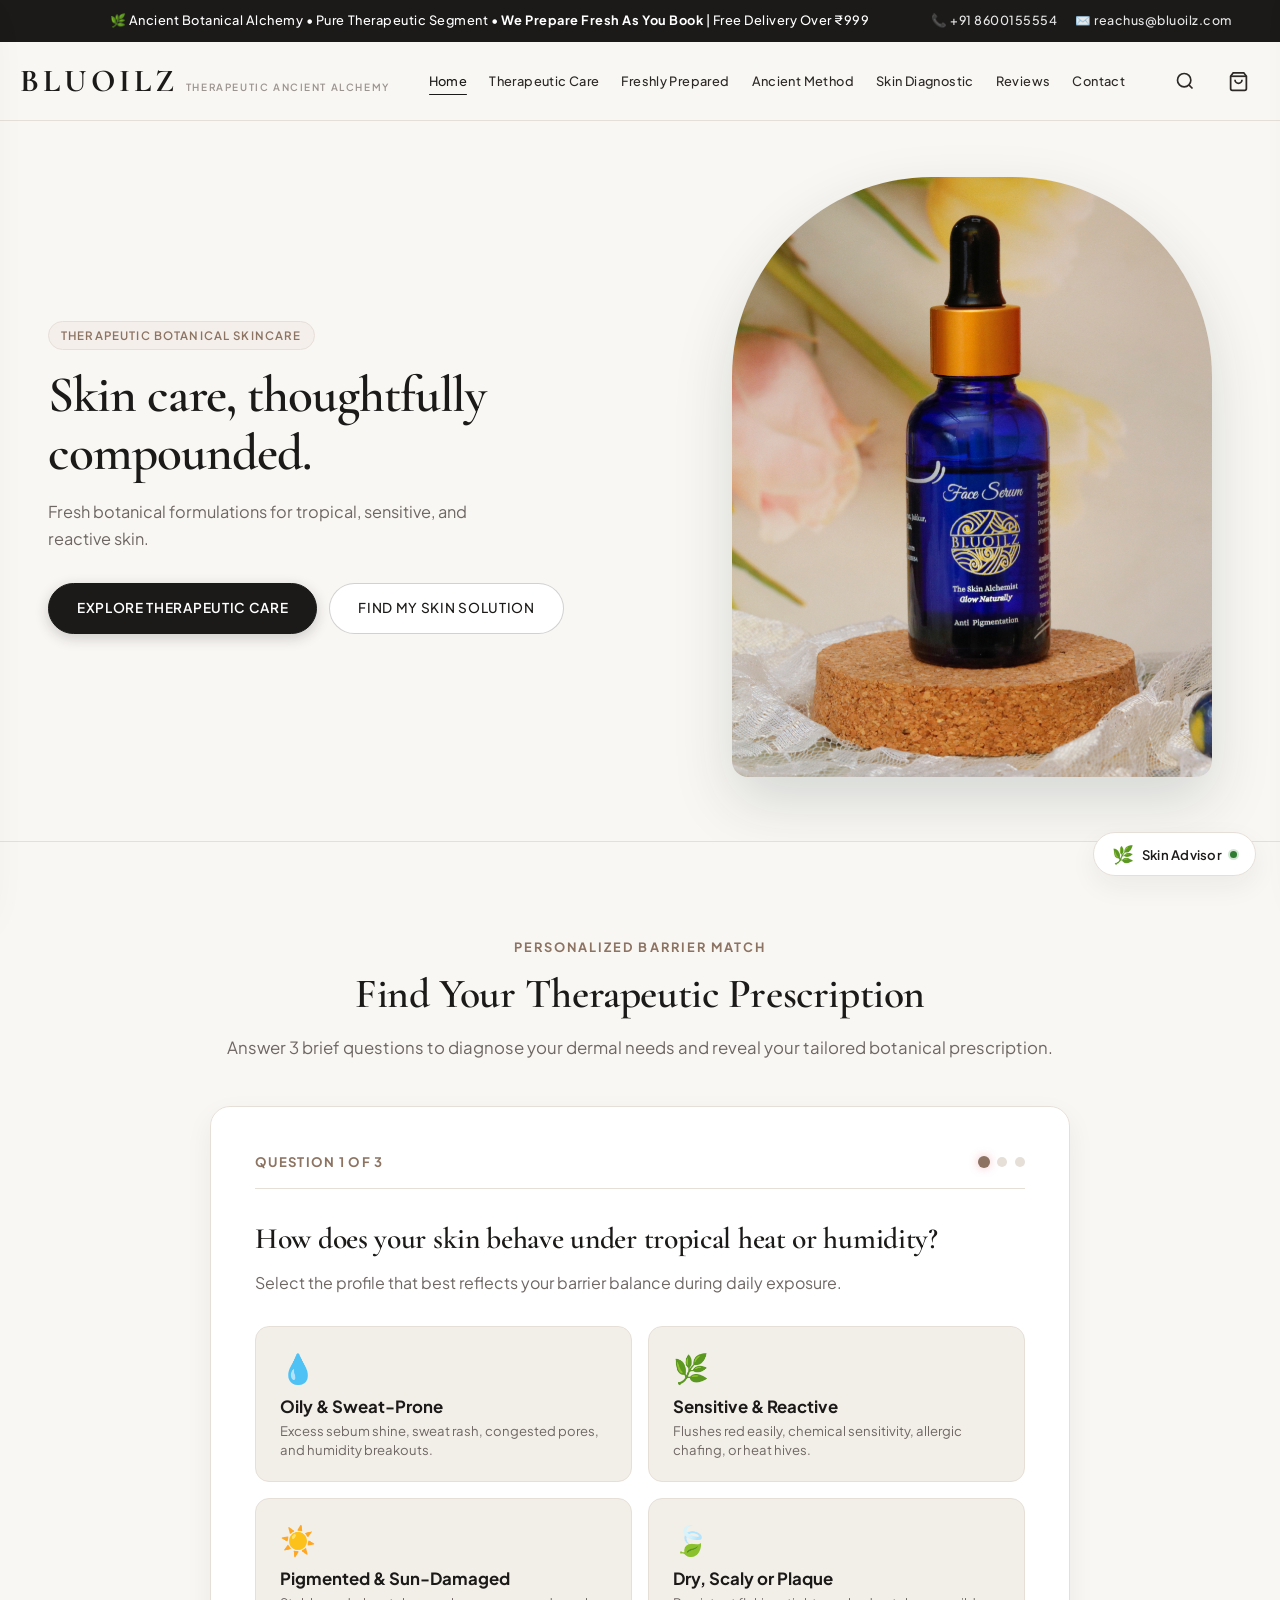
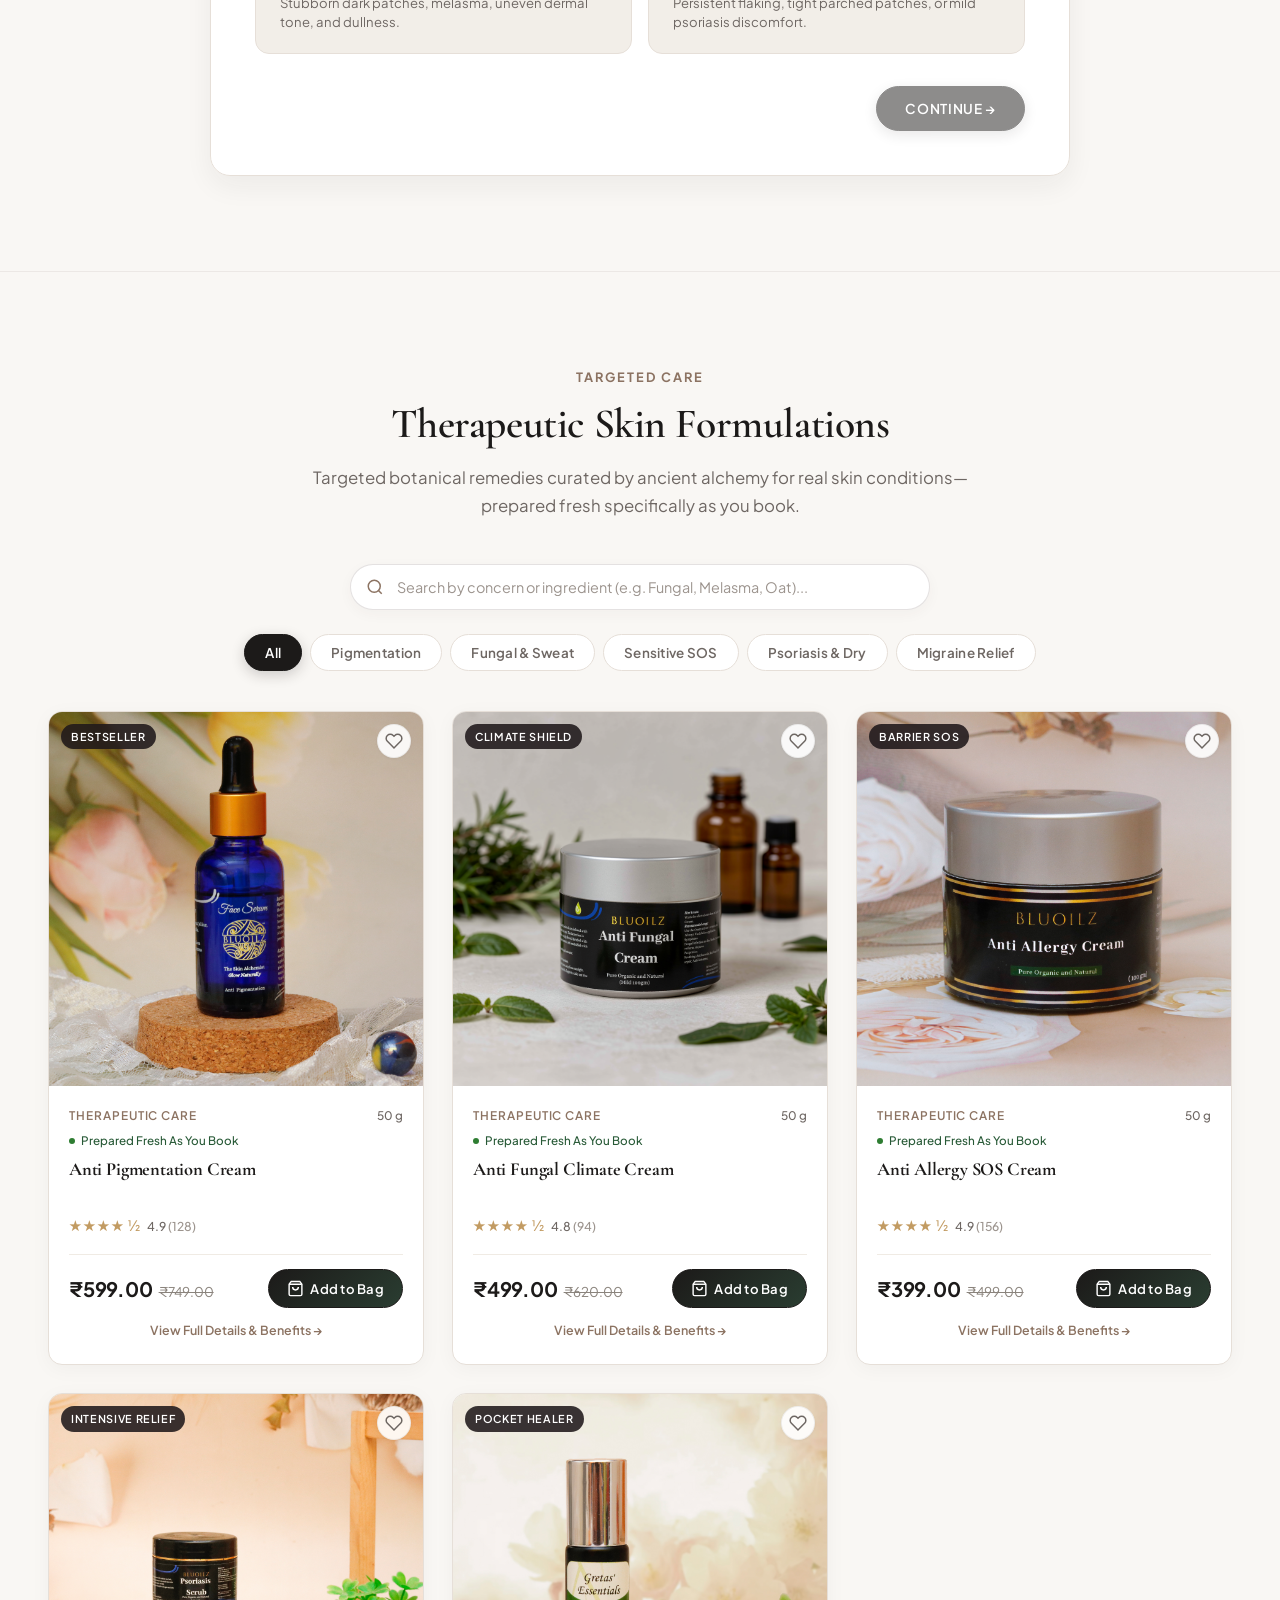
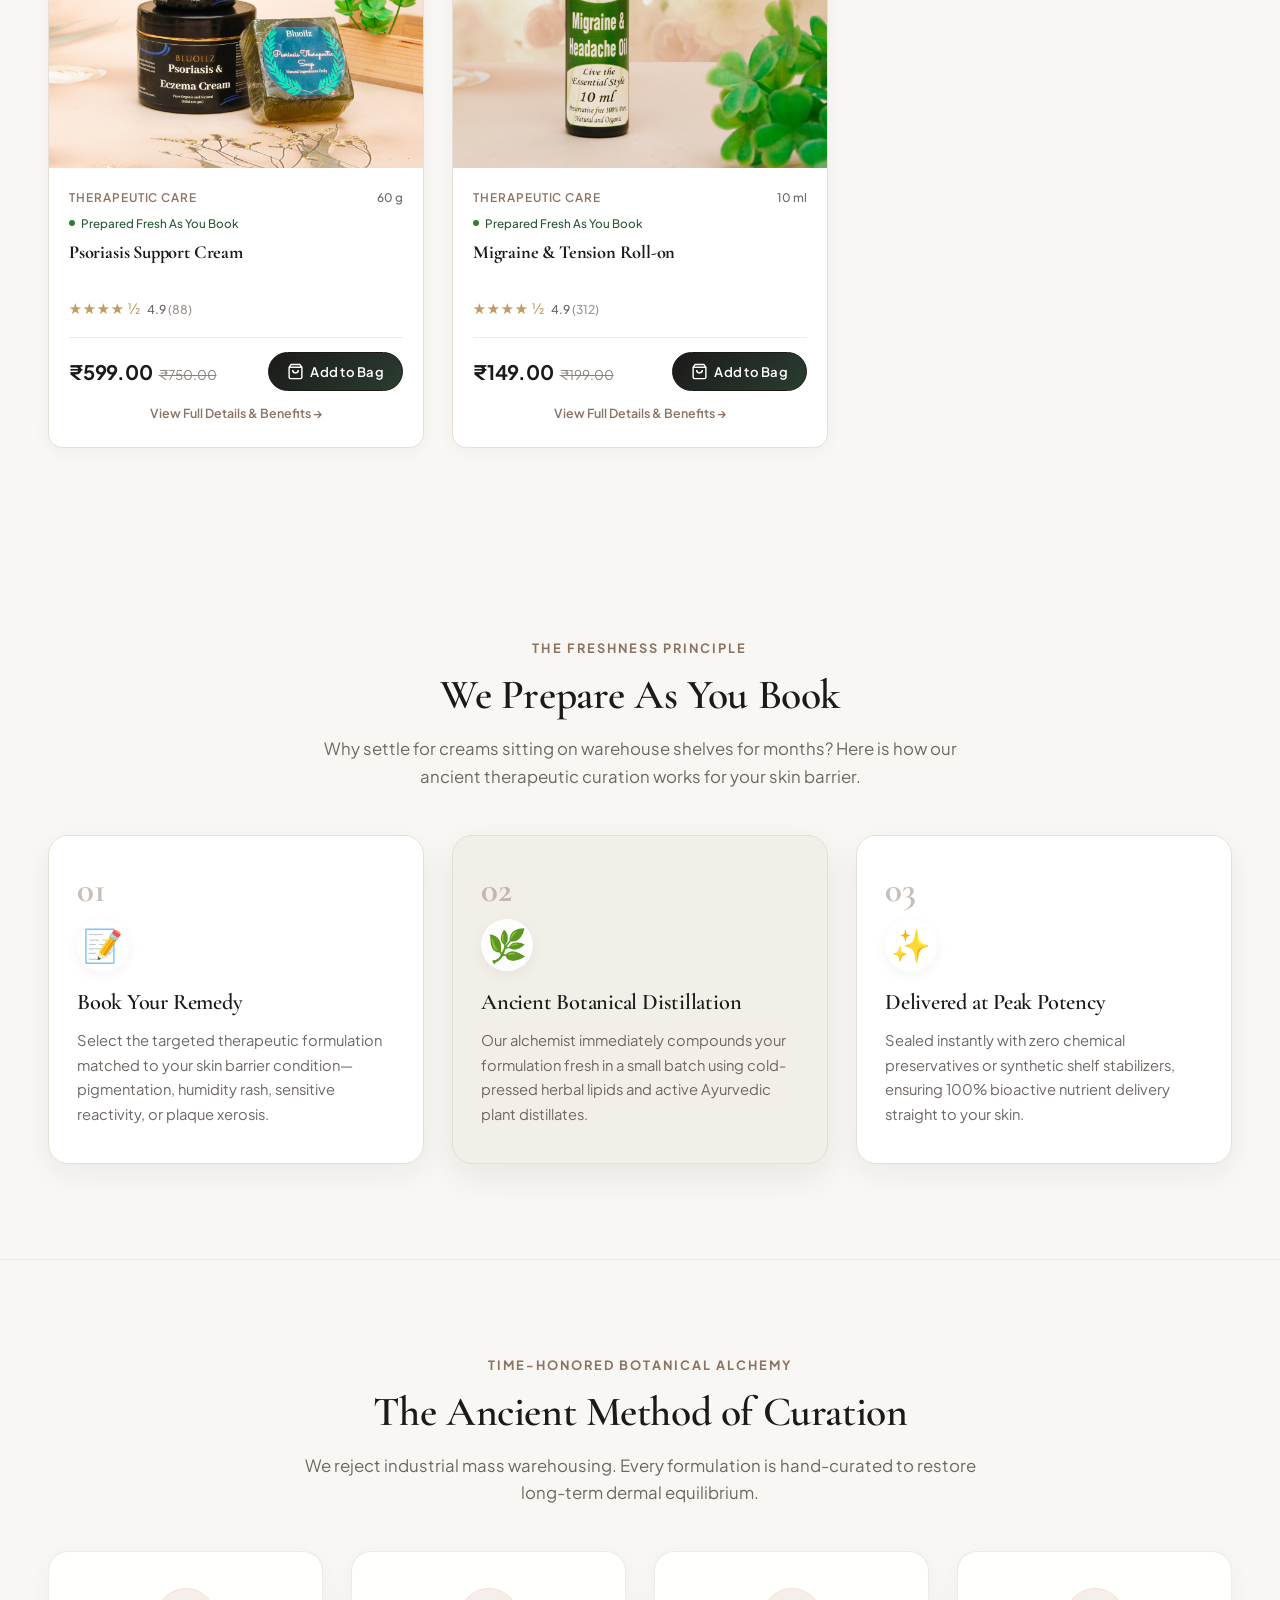
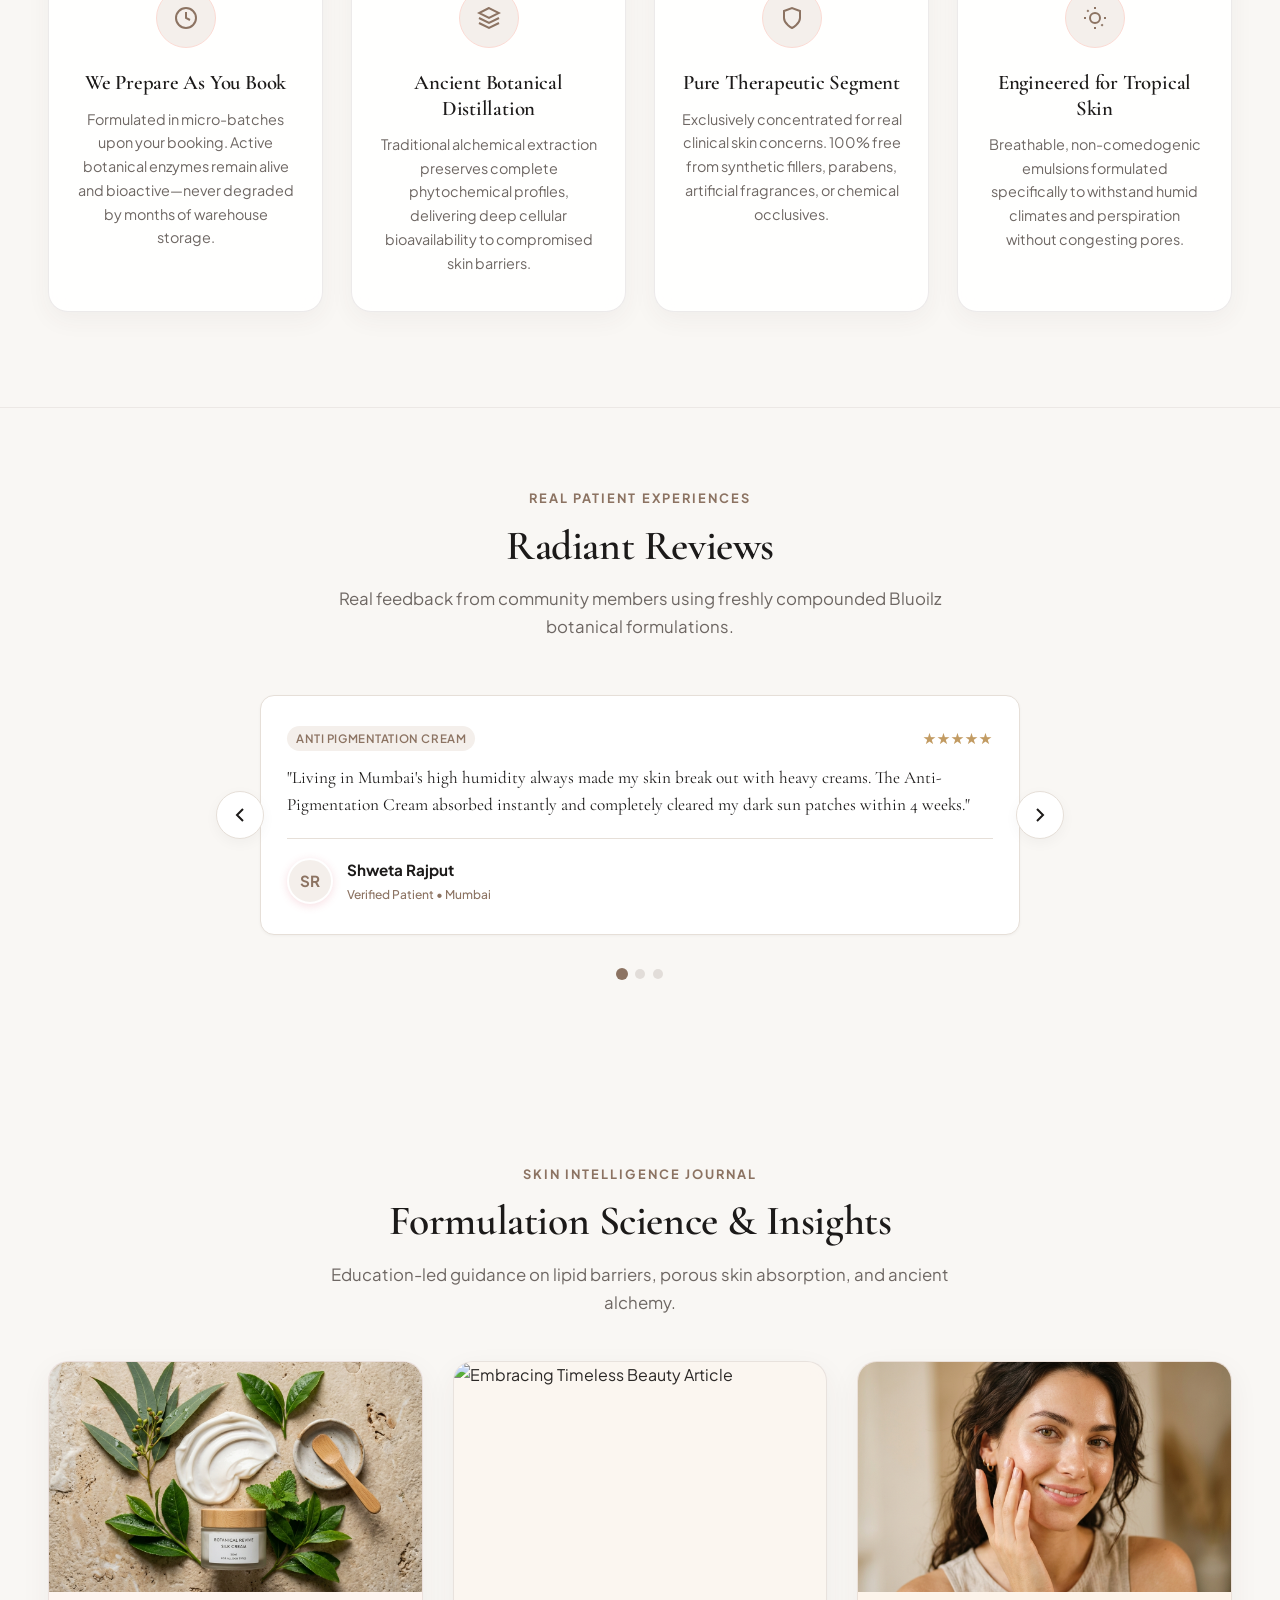
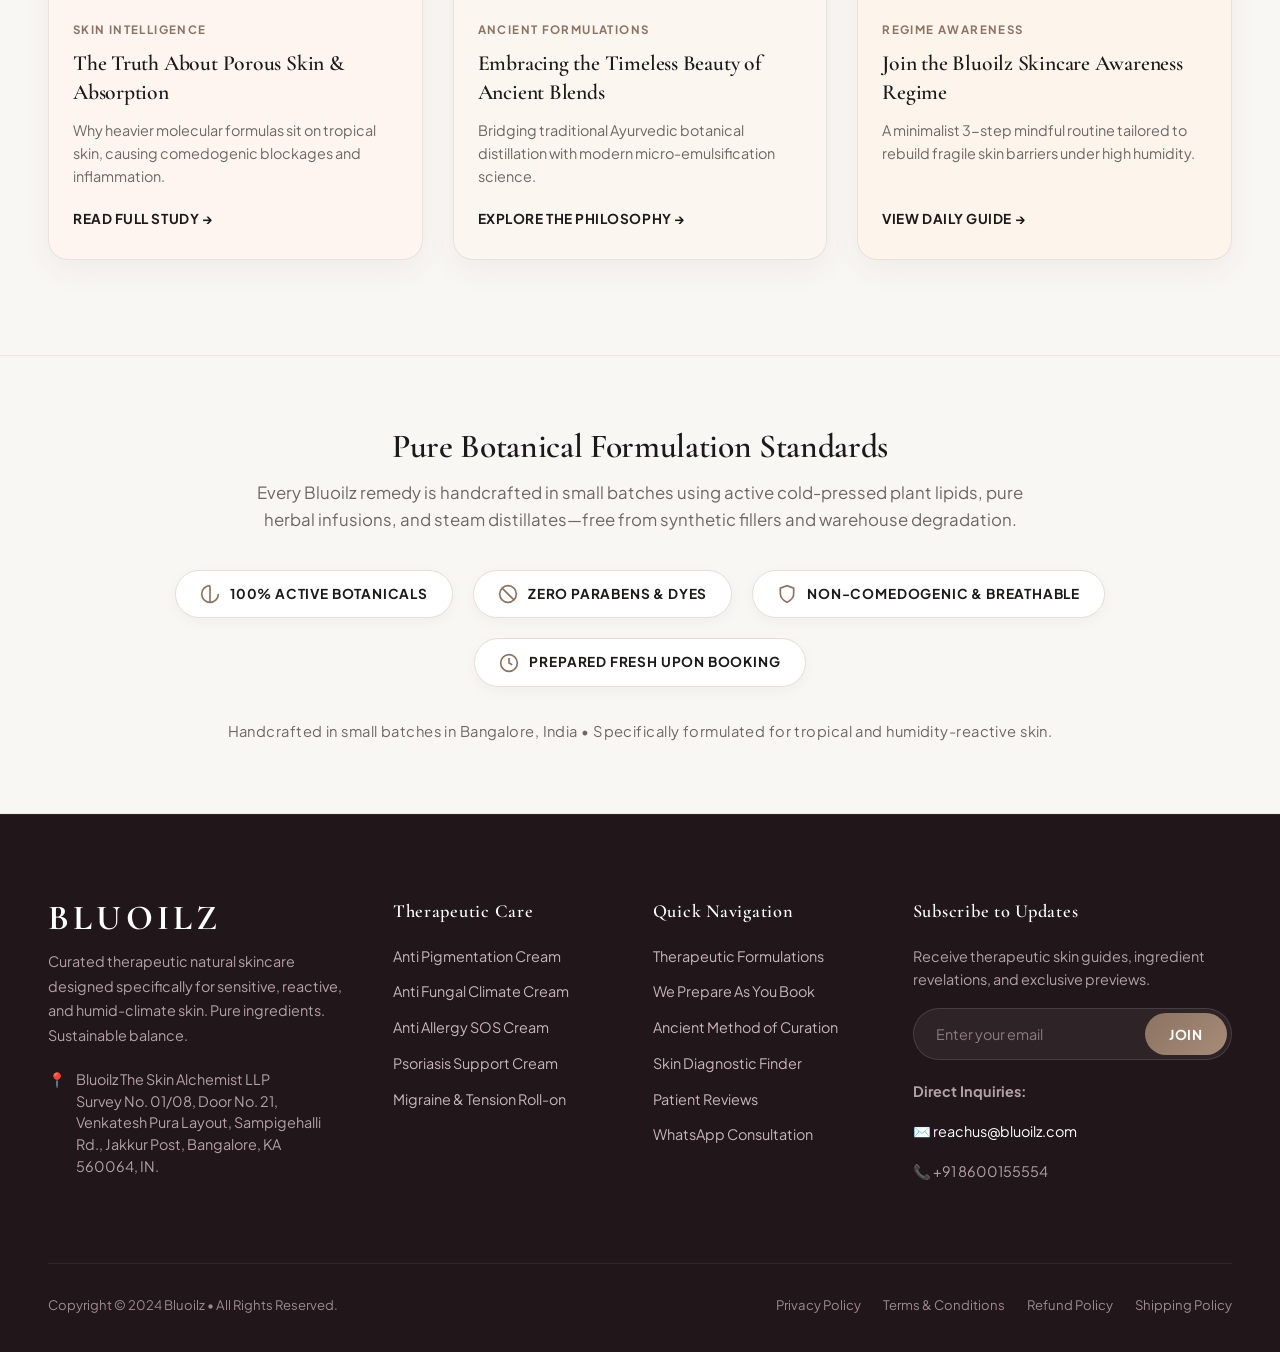
==== commit acf95914: "Move curation section below products" ====
--- a/index.html
+++ b/index.html
@@ -300,39 +300,7 @@
       </div>
     </section>
 
-    <!-- NEW: We Prepare As You Book - In a Gist Section -->
-    <section class="section-curation" id="curation">
-      <div class="container">
-        <div class="section-header reveal-on-scroll">
-          <span class="section-eyebrow">The Freshness Principle</span>
-          <h2 class="section-title">We Prepare As You Book</h2>
-          <p class="section-desc">Why settle for creams sitting on warehouse shelves for months? Here is how our ancient therapeutic curation works for your skin barrier.</p>
-        </div>
-
-        <div class="curation-steps-grid">
-          <div class="curation-card reveal-on-scroll">
-            <div class="curation-step-num">01</div>
-            <div class="curation-icon">📝</div>
-            <h3>Book Your Remedy</h3>
-            <p>Select the targeted therapeutic formulation matched to your skin barrier condition—pigmentation, humidity rash, sensitive reactivity, or plaque xerosis.</p>
-          </div>
-
-          <div class="curation-card highlight-card reveal-on-scroll">
-            <div class="curation-step-num">02</div>
-            <div class="curation-icon">🌿</div>
-            <h3>Ancient Botanical Distillation</h3>
-            <p>Our alchemist immediately compounds your formulation fresh in a small batch using cold-pressed herbal lipids and active Ayurvedic plant distillates.</p>
-          </div>
-
-          <div class="curation-card reveal-on-scroll">
-            <div class="curation-step-num">03</div>
-            <div class="curation-icon">✨</div>
-            <h3>Delivered at Peak Potency</h3>
-            <p>Sealed instantly with zero chemical preservatives or synthetic shelf stabilizers, ensuring 100% bioactive nutrient delivery straight to your skin.</p>
-          </div>
-        </div>
-      </div>
-    </section>
+
 
     <!-- Interactive Skin Diagnostic / Routine Finder -->
     <section class="section-quiz" id="quiz">
@@ -384,6 +352,40 @@
         <!-- Product Cards Grid -->
         <div class="products-grid" id="productsGrid">
           <!-- Dynamically populated by app.js -->
+        </div>
+      </div>
+    </section>
+
+    <!-- NEW: We Prepare As You Book - In a Gist Section -->
+    <section class="section-curation" id="curation">
+      <div class="container">
+        <div class="section-header reveal-on-scroll">
+          <span class="section-eyebrow">The Freshness Principle</span>
+          <h2 class="section-title">We Prepare As You Book</h2>
+          <p class="section-desc">Why settle for creams sitting on warehouse shelves for months? Here is how our ancient therapeutic curation works for your skin barrier.</p>
+        </div>
+
+        <div class="curation-steps-grid">
+          <div class="curation-card reveal-on-scroll">
+            <div class="curation-step-num">01</div>
+            <div class="curation-icon">📝</div>
+            <h3>Book Your Remedy</h3>
+            <p>Select the targeted therapeutic formulation matched to your skin barrier condition—pigmentation, humidity rash, sensitive reactivity, or plaque xerosis.</p>
+          </div>
+
+          <div class="curation-card highlight-card reveal-on-scroll">
+            <div class="curation-step-num">02</div>
+            <div class="curation-icon">🌿</div>
+            <h3>Ancient Botanical Distillation</h3>
+            <p>Our alchemist immediately compounds your formulation fresh in a small batch using cold-pressed herbal lipids and active Ayurvedic plant distillates.</p>
+          </div>
+
+          <div class="curation-card reveal-on-scroll">
+            <div class="curation-step-num">03</div>
+            <div class="curation-icon">✨</div>
+            <h3>Delivered at Peak Potency</h3>
+            <p>Sealed instantly with zero chemical preservatives or synthetic shelf stabilizers, ensuring 100% bioactive nutrient delivery straight to your skin.</p>
+          </div>
         </div>
       </div>
     </section>
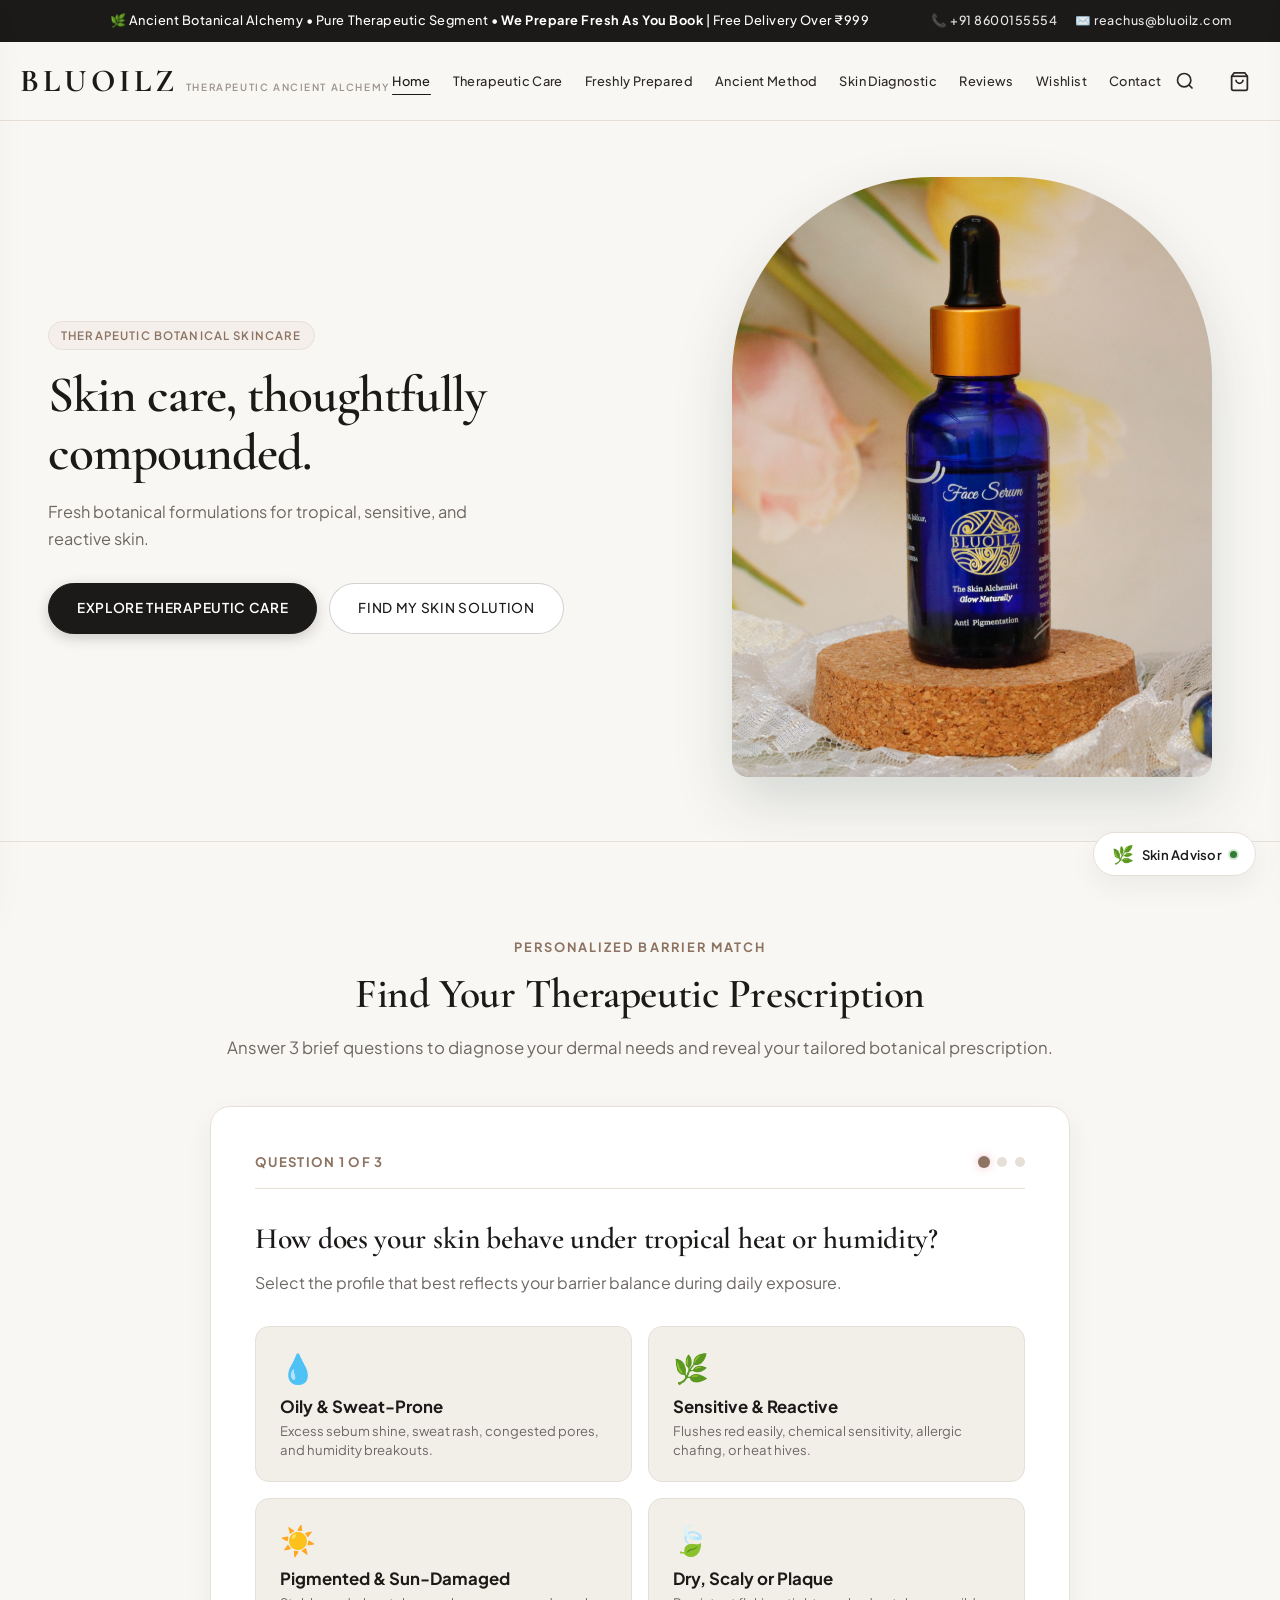
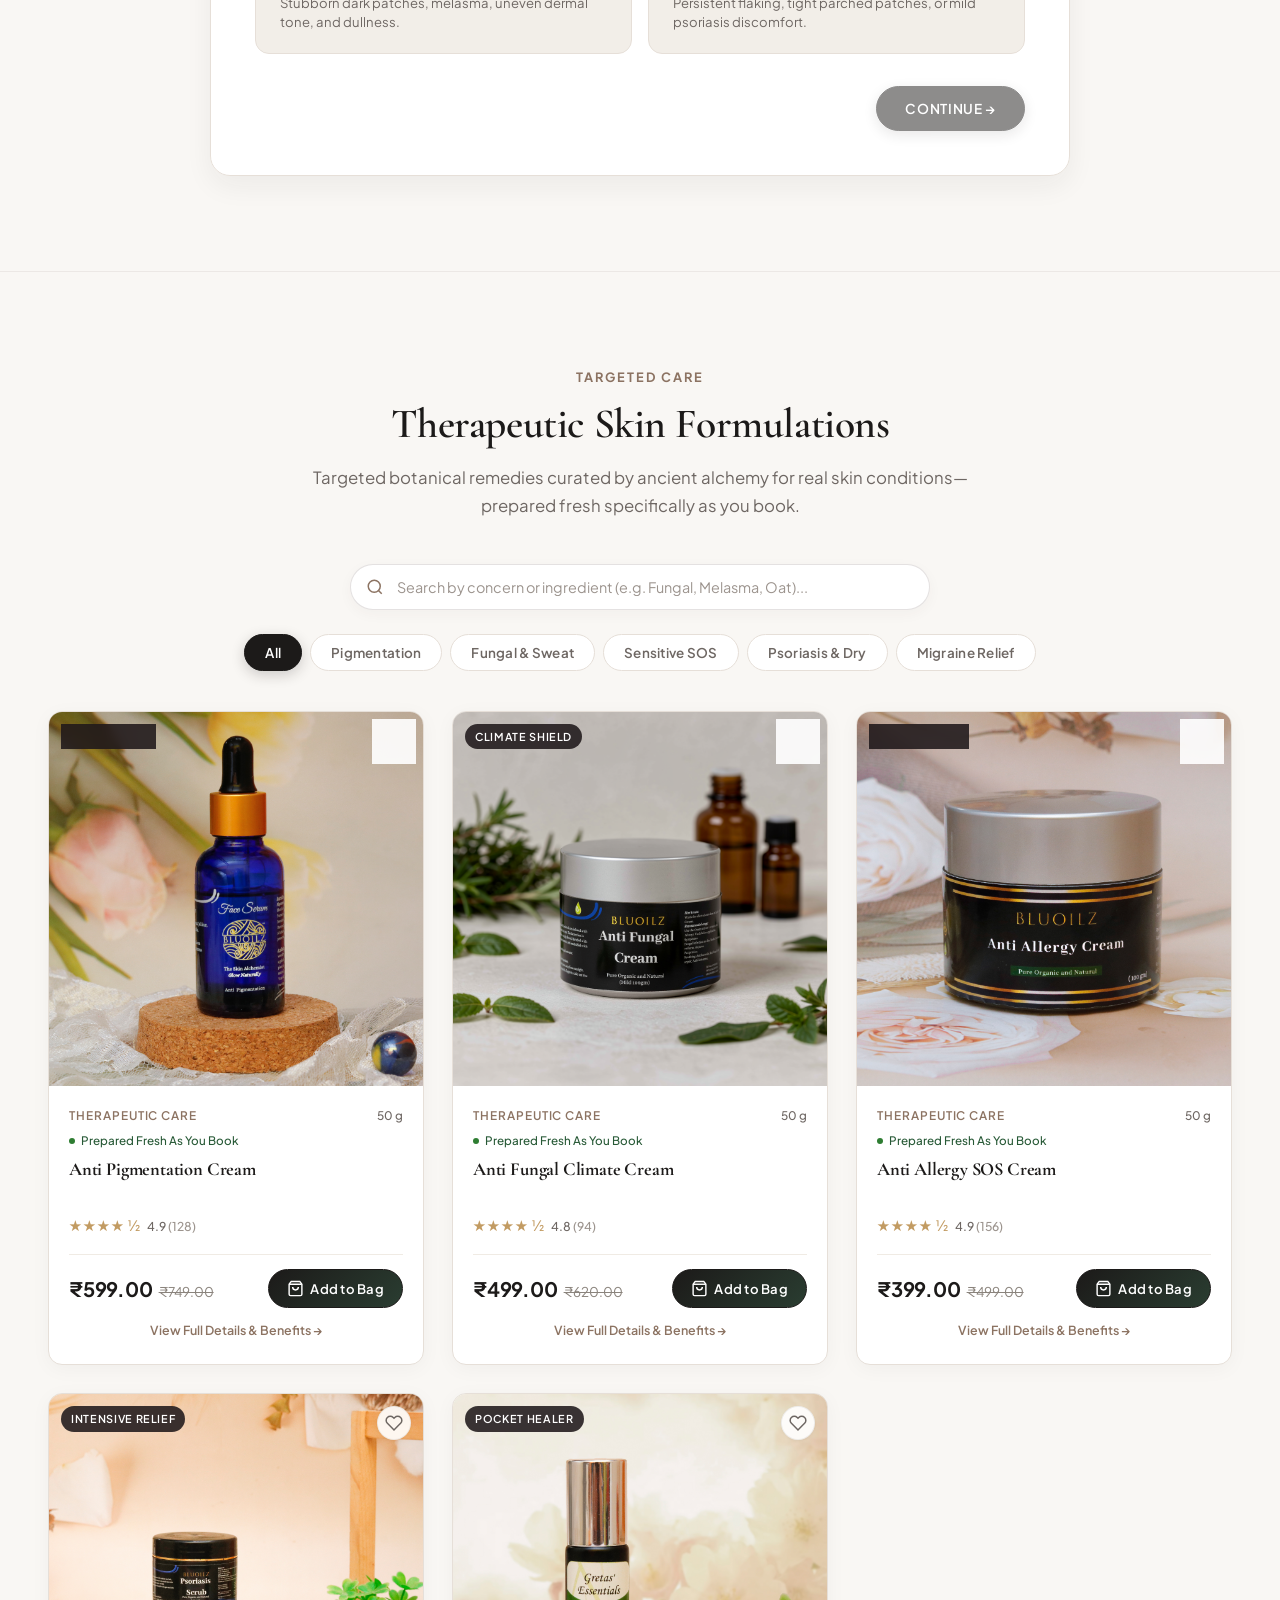
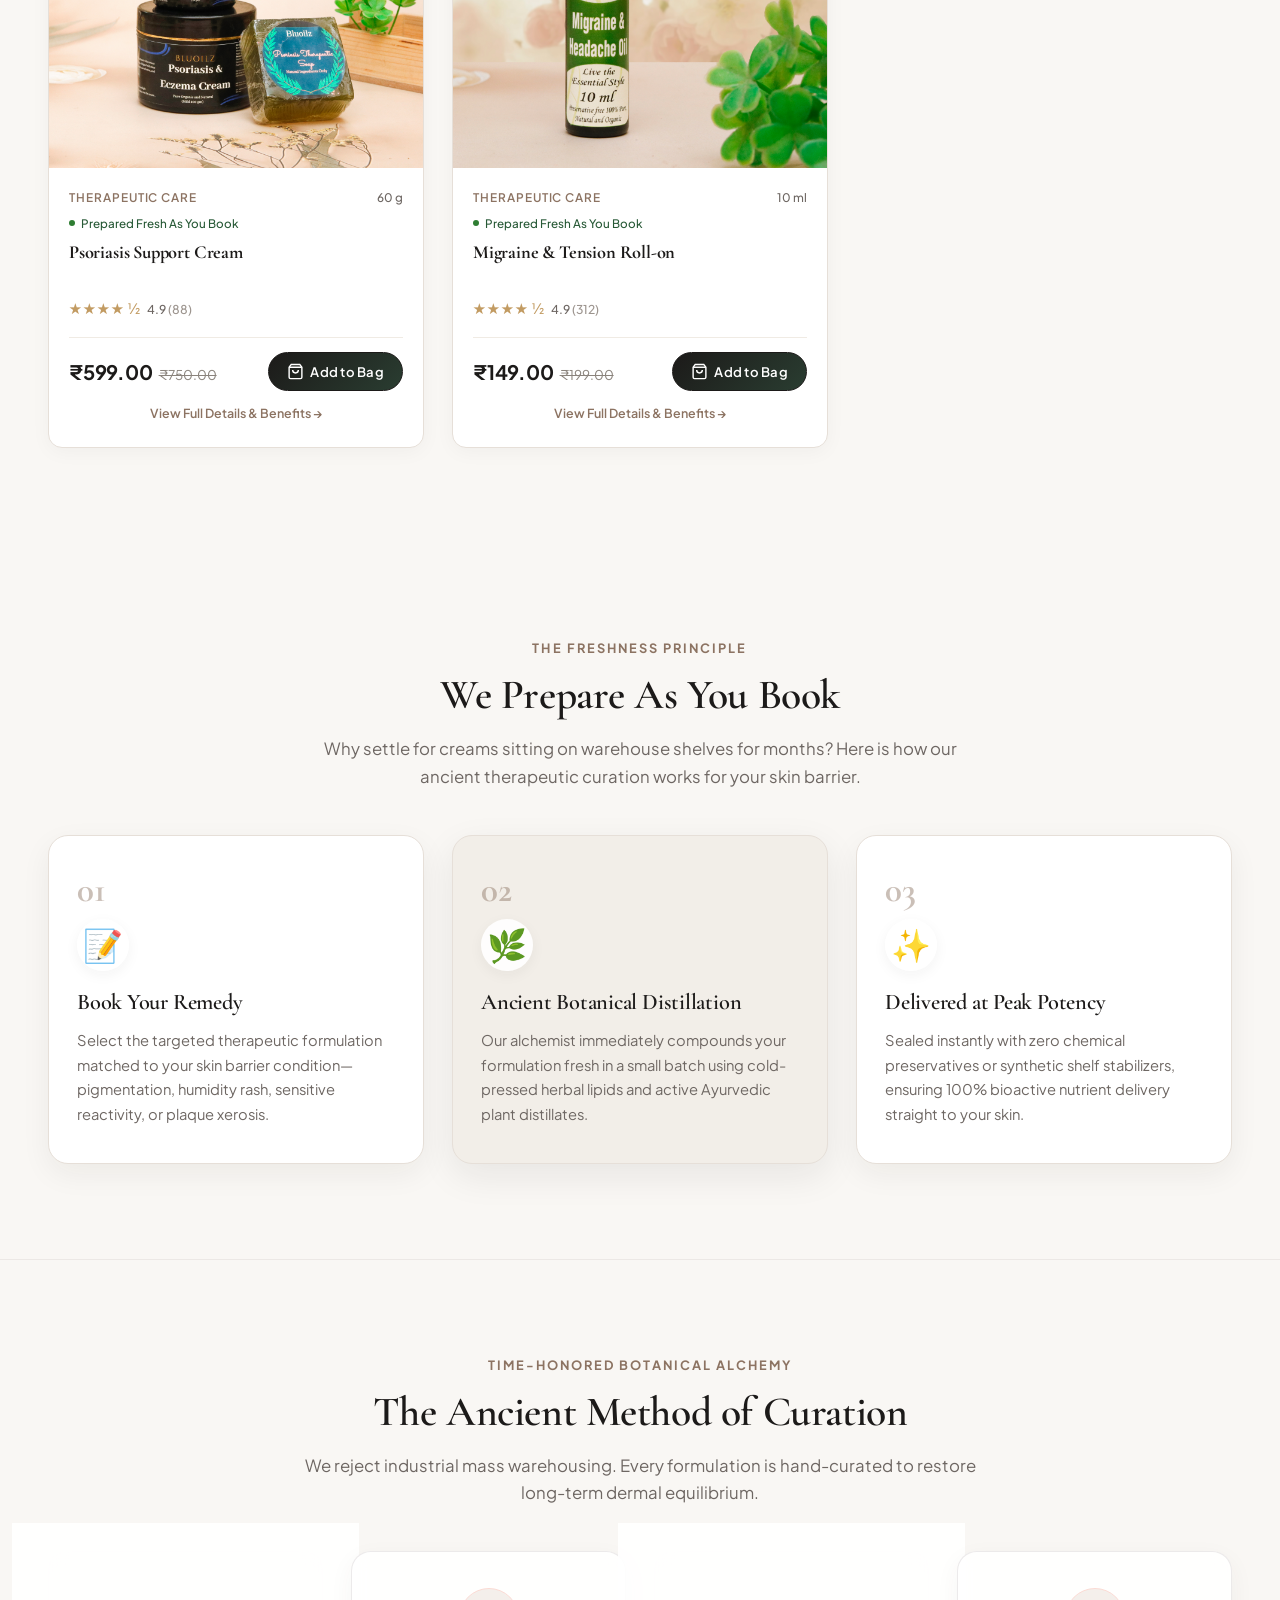
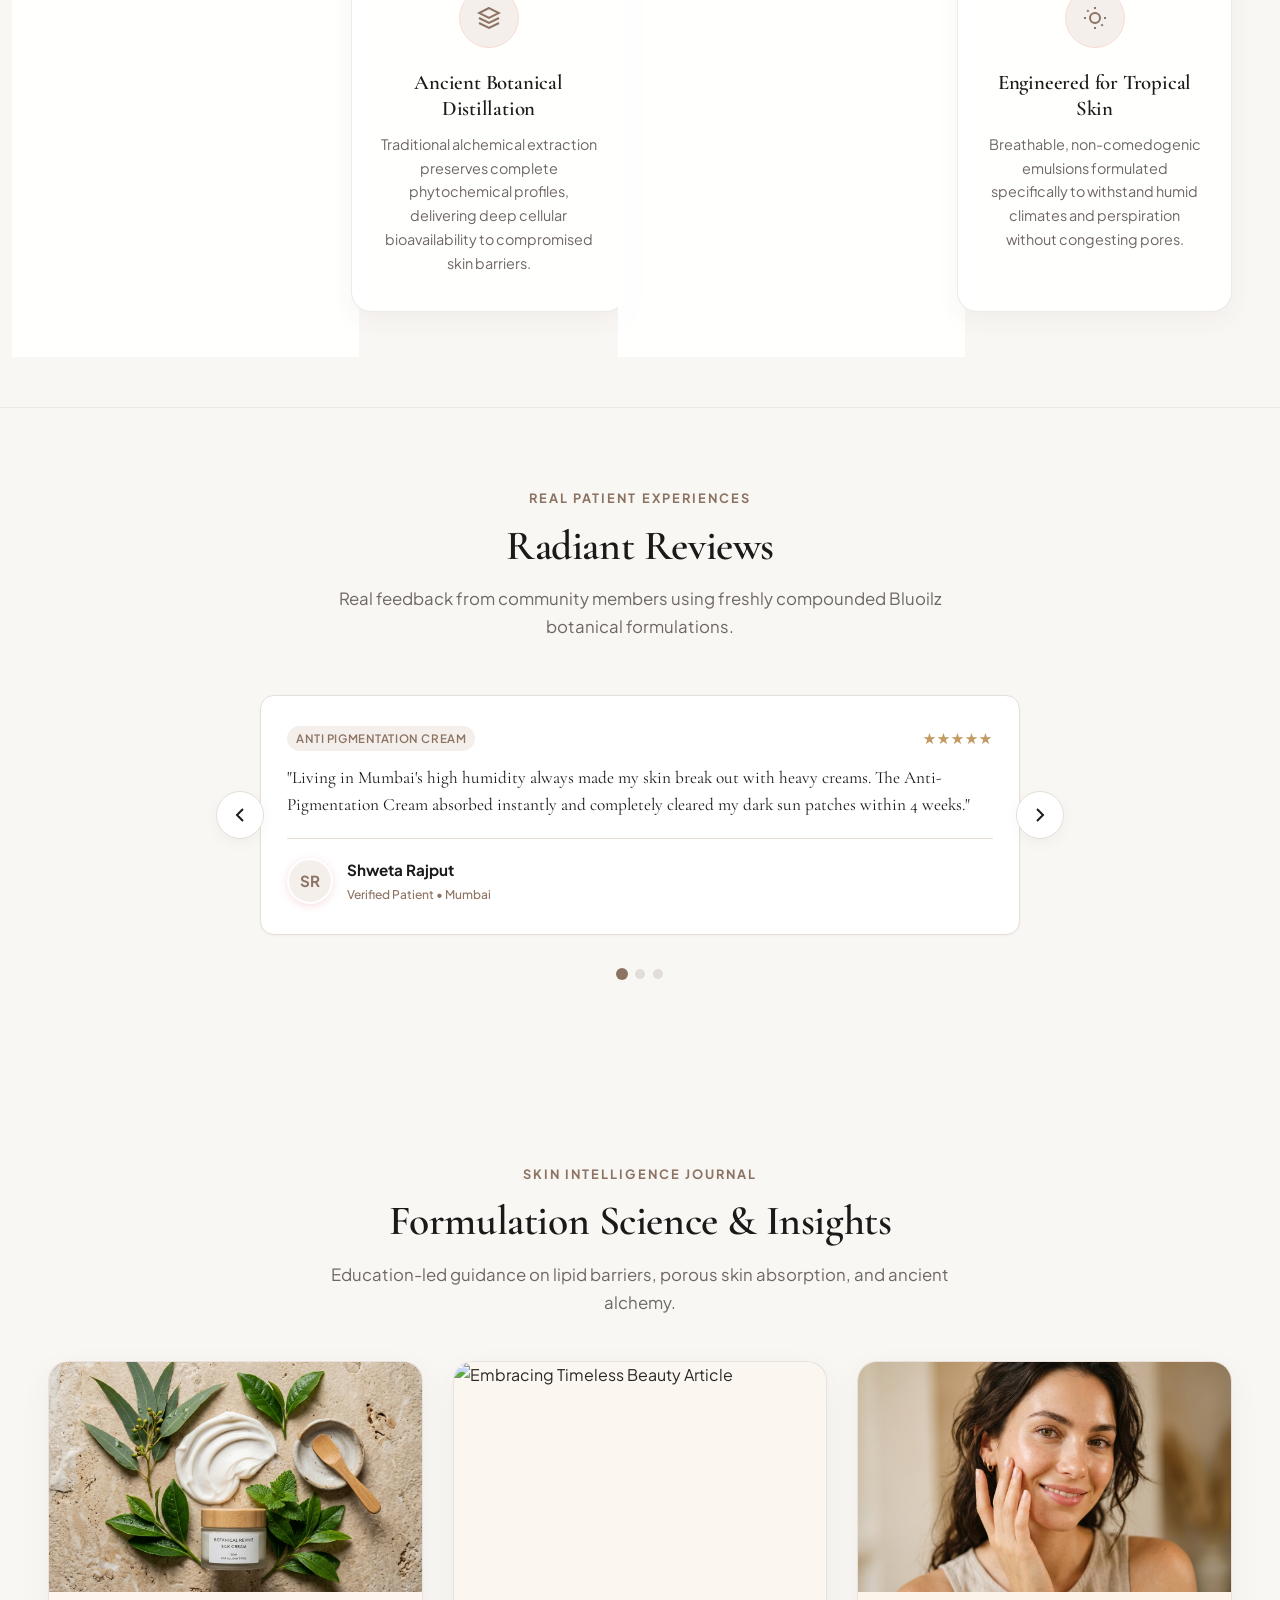
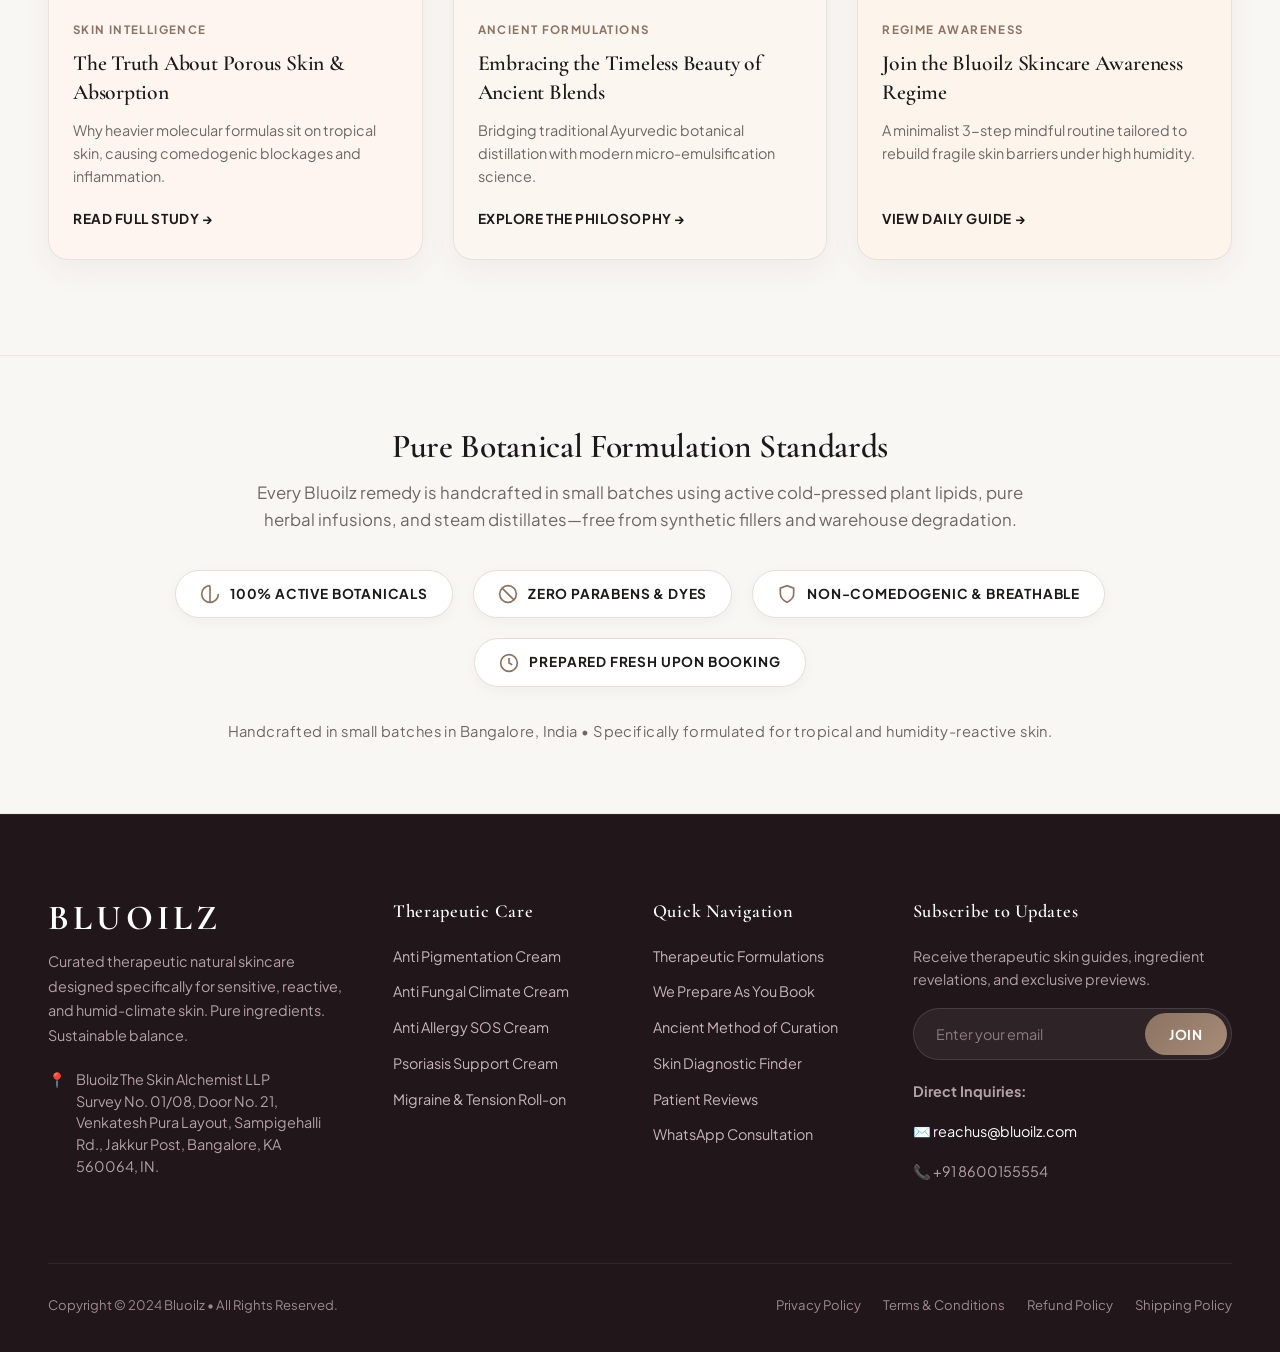
==== commit 6b63c272: "Add wishlist page and persist to localStorage" ====
--- a/index.html
+++ b/index.html
@@ -216,6 +216,7 @@
           <li class="nav-item"><a href="#ethos" class="nav-link">Ancient Method</a></li>
           <li class="nav-item"><a href="#quiz" class="nav-link">Skin Diagnostic</a></li>
           <li class="nav-item"><a href="#reviews" class="nav-link">Reviews</a></li>
+          <li class="nav-item"><a href="wishlist.html" class="nav-link">Wishlist</a></li>
           <li class="nav-item"><a href="#contact" class="nav-link">Contact</a></li>
         </ul>
       </nav>
@@ -259,7 +260,7 @@
       <li><a href="#ethos">Ancient Method</a></li>
       <li><a href="#quiz">Skin Diagnostic</a></li>
       <li><a href="#reviews">Reviews</a></li>
-      <li><a href="waitlist.html">Waitlist</a></li>
+      <li><a href="wishlist.html">Wishlist</a></li>
       <li style="border-top: 1px solid var(--color-border); padding-top: 10px; margin-top: 10px;">
         <span style="font-size: 0.72rem; text-transform: uppercase; color: var(--color-text-muted); font-weight: 700; letter-spacing: 0.08em; display: block; margin-bottom: 6px;">Individual Formulations</span>
       </li>
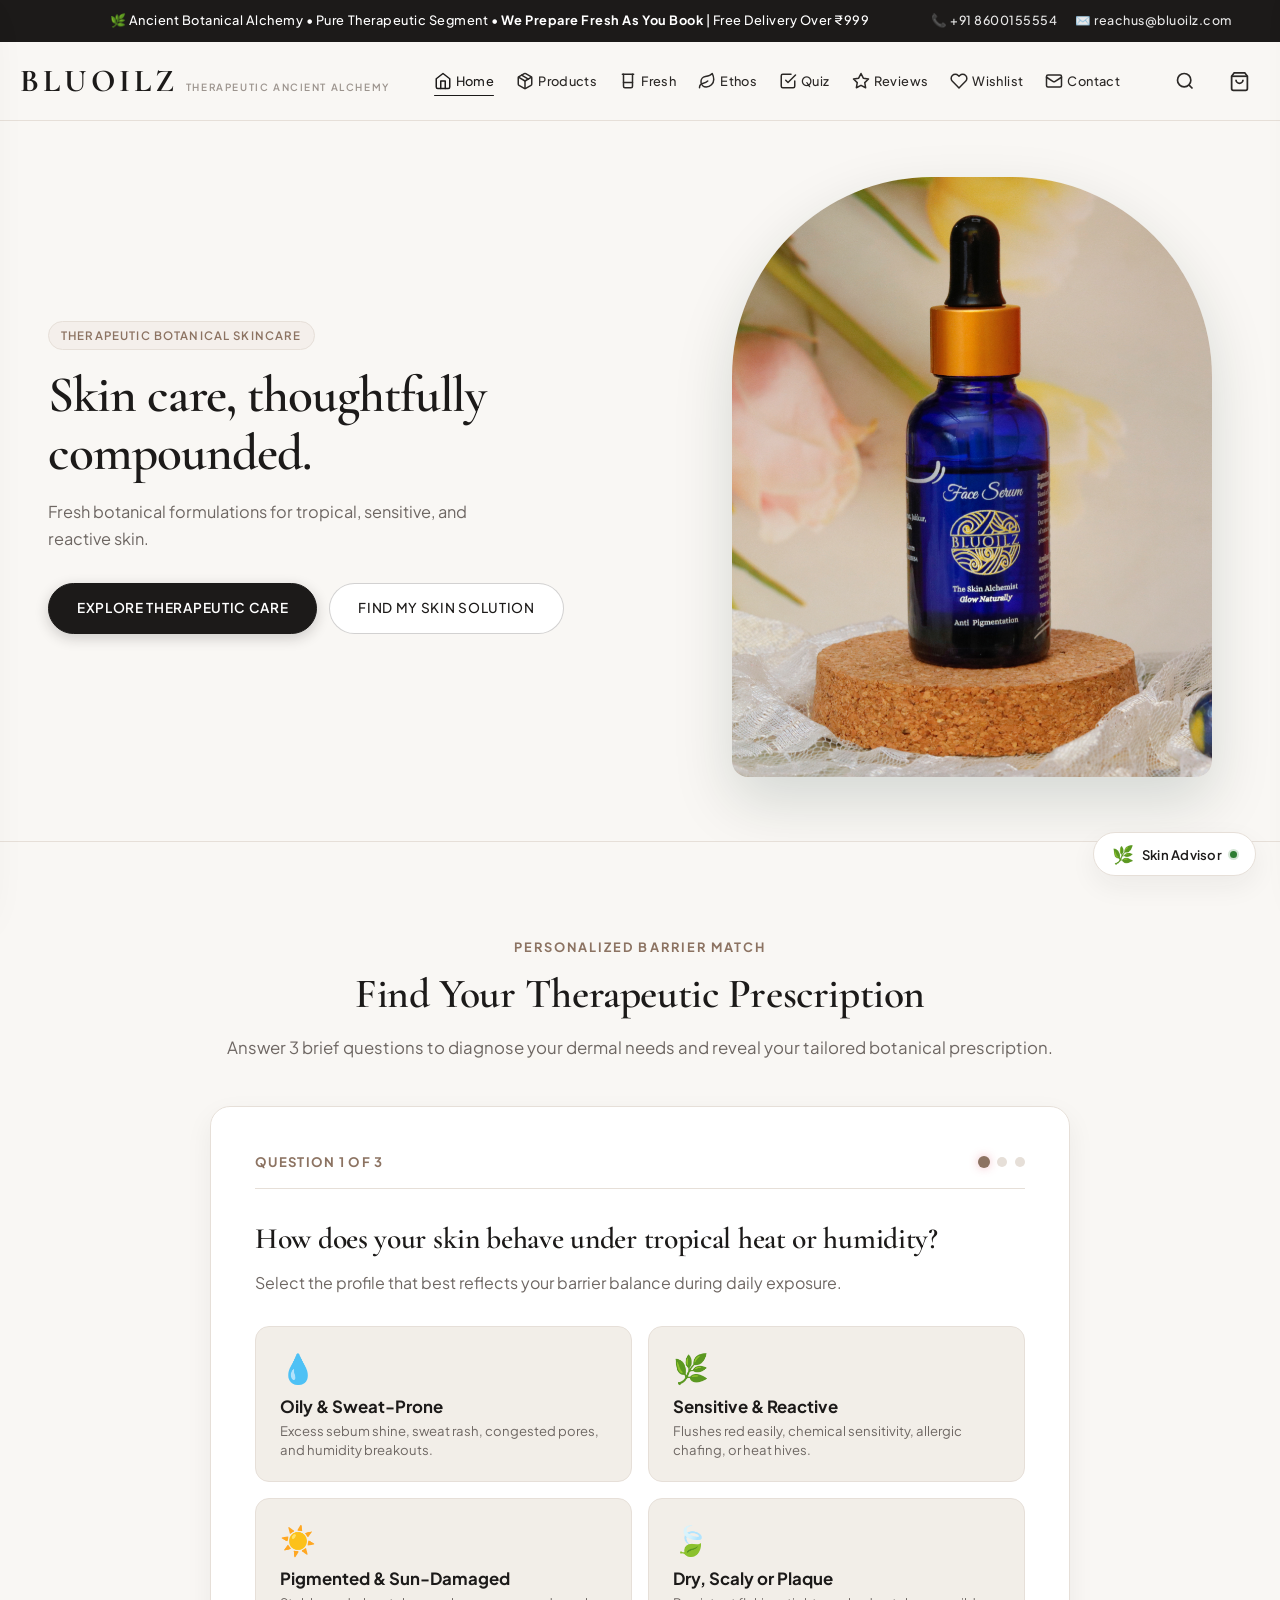
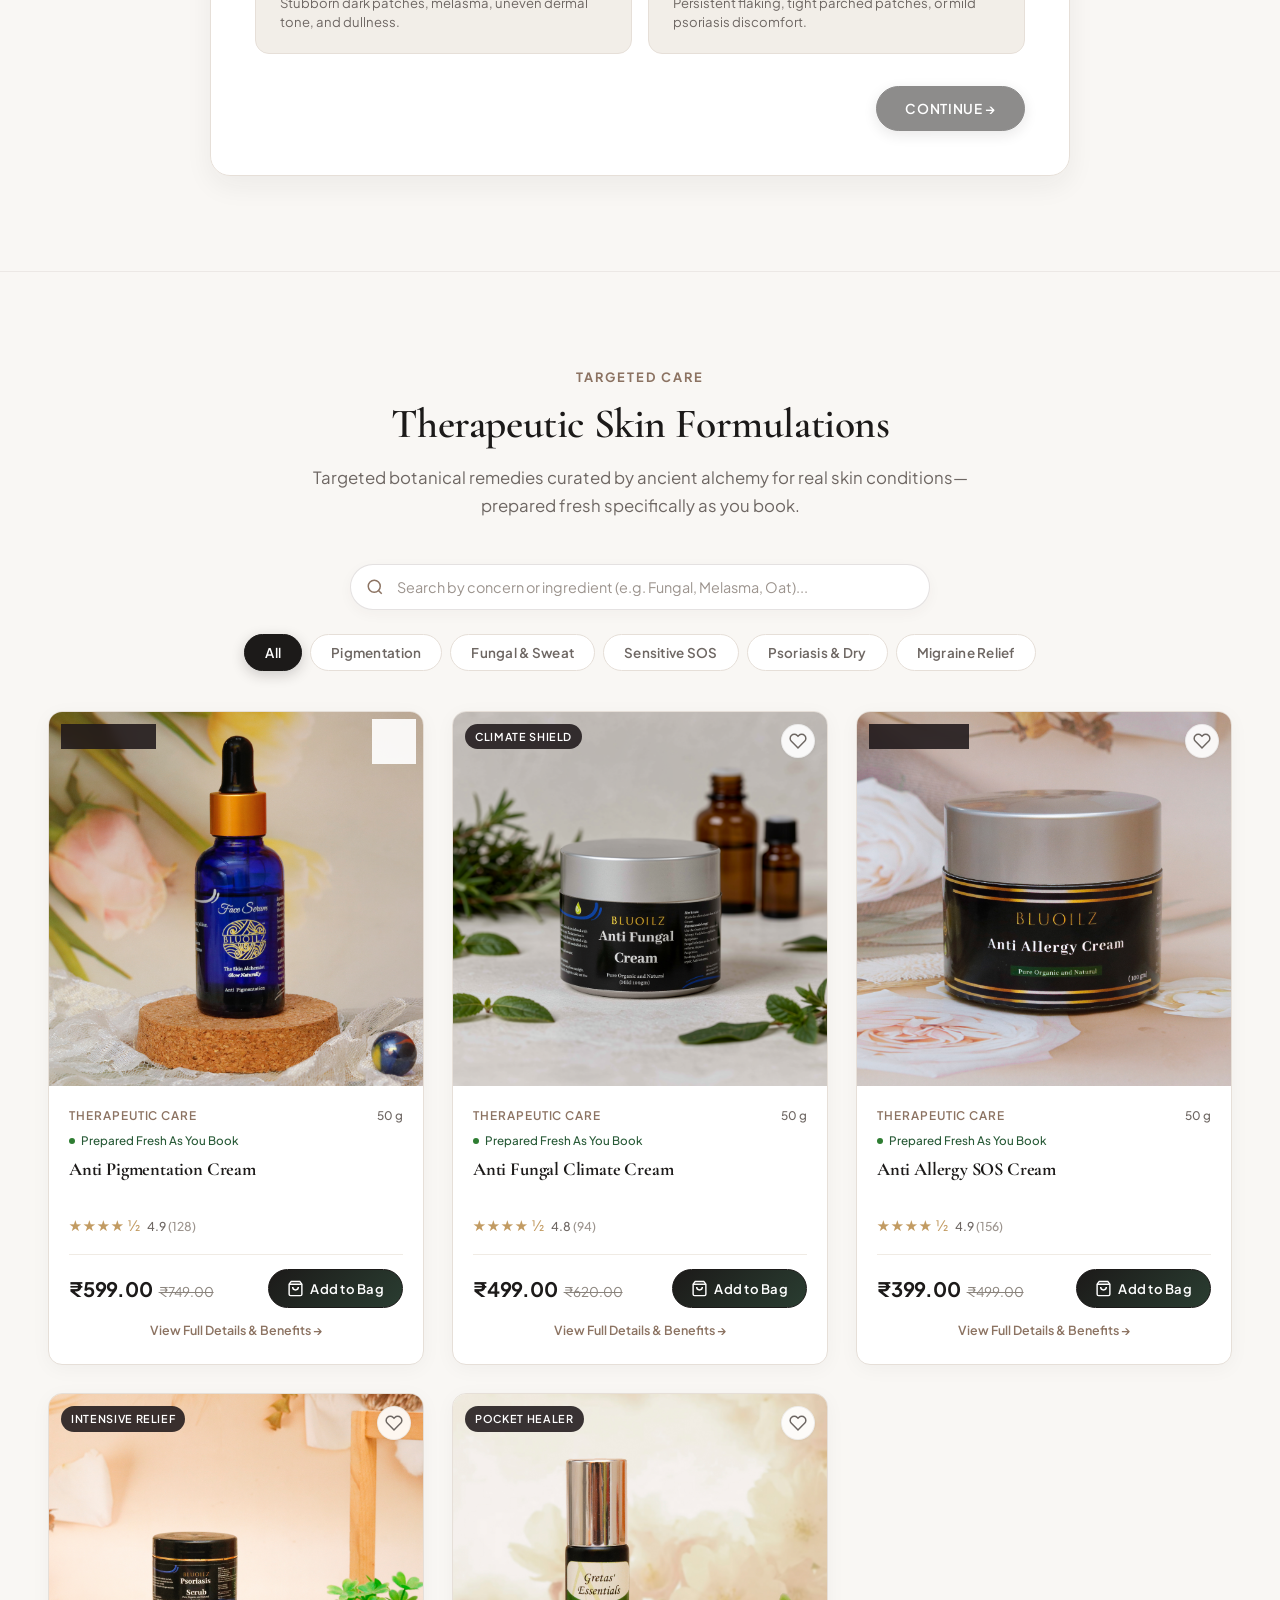
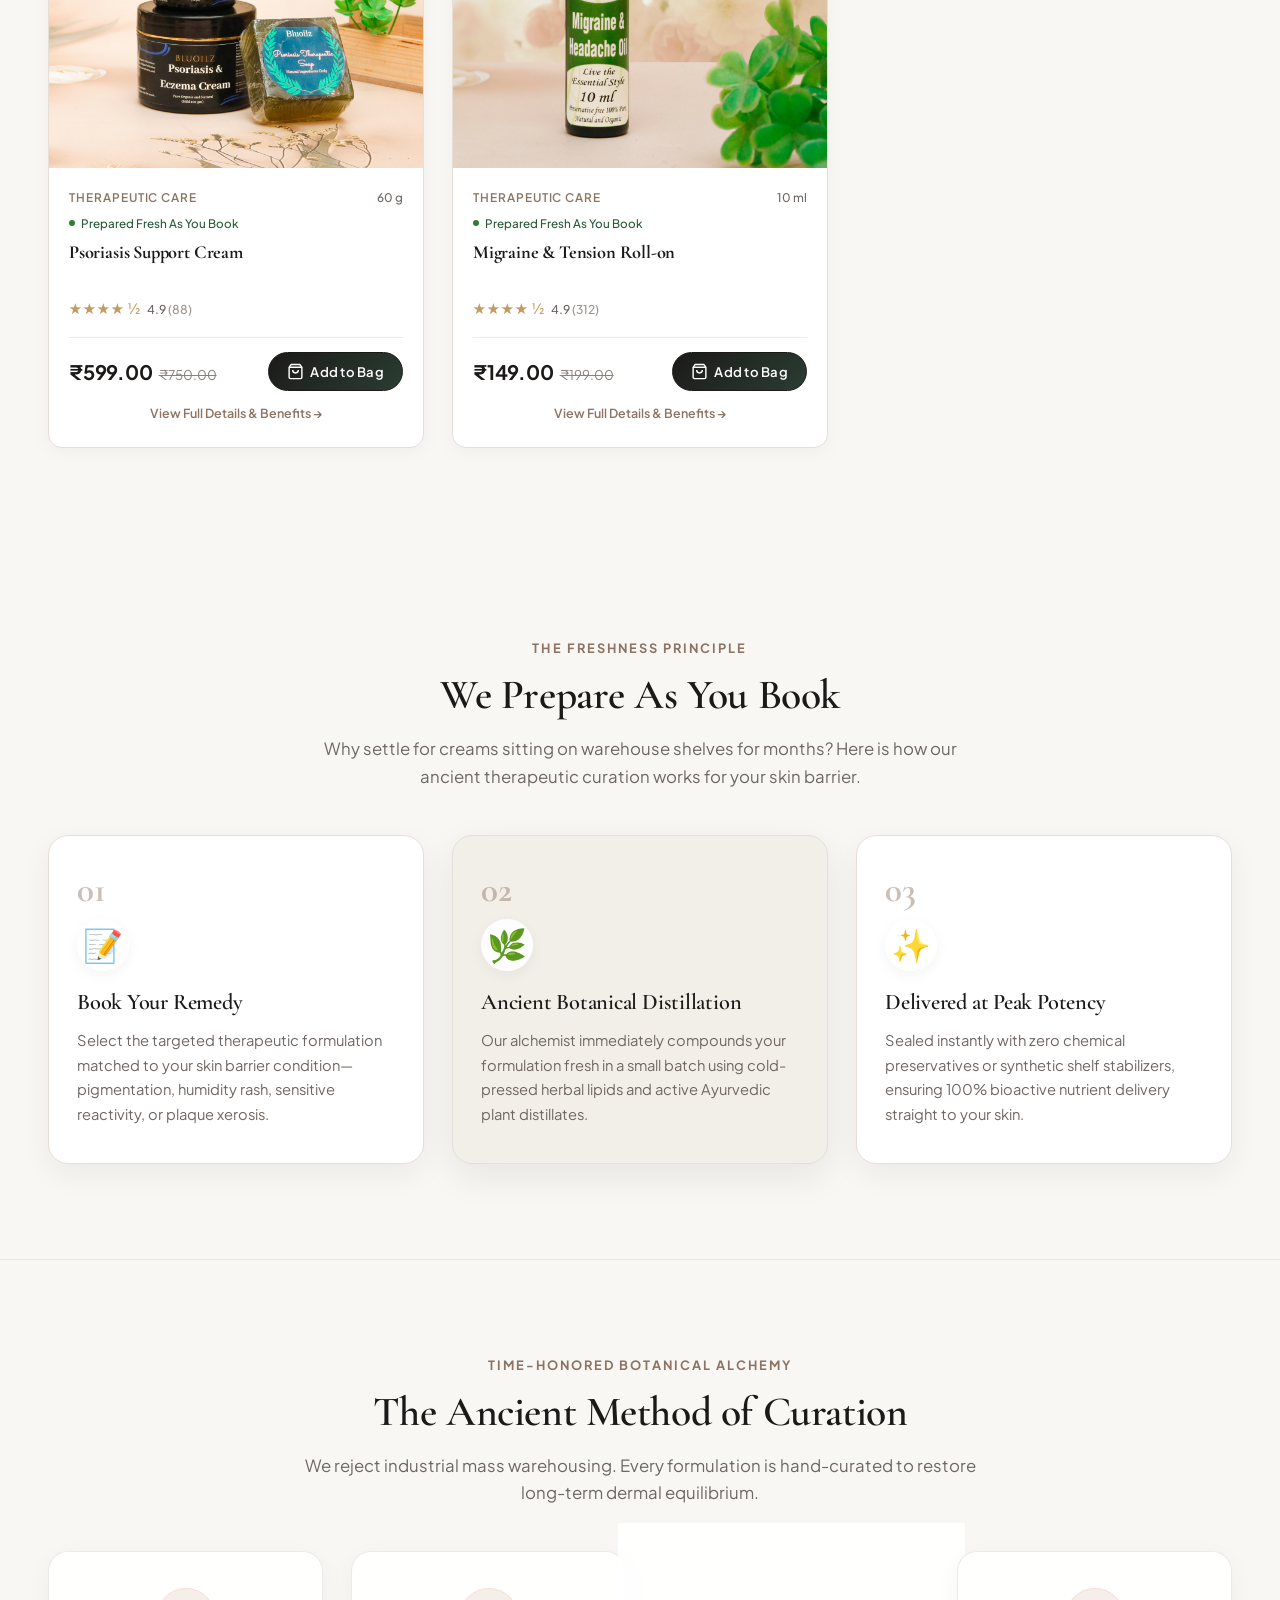
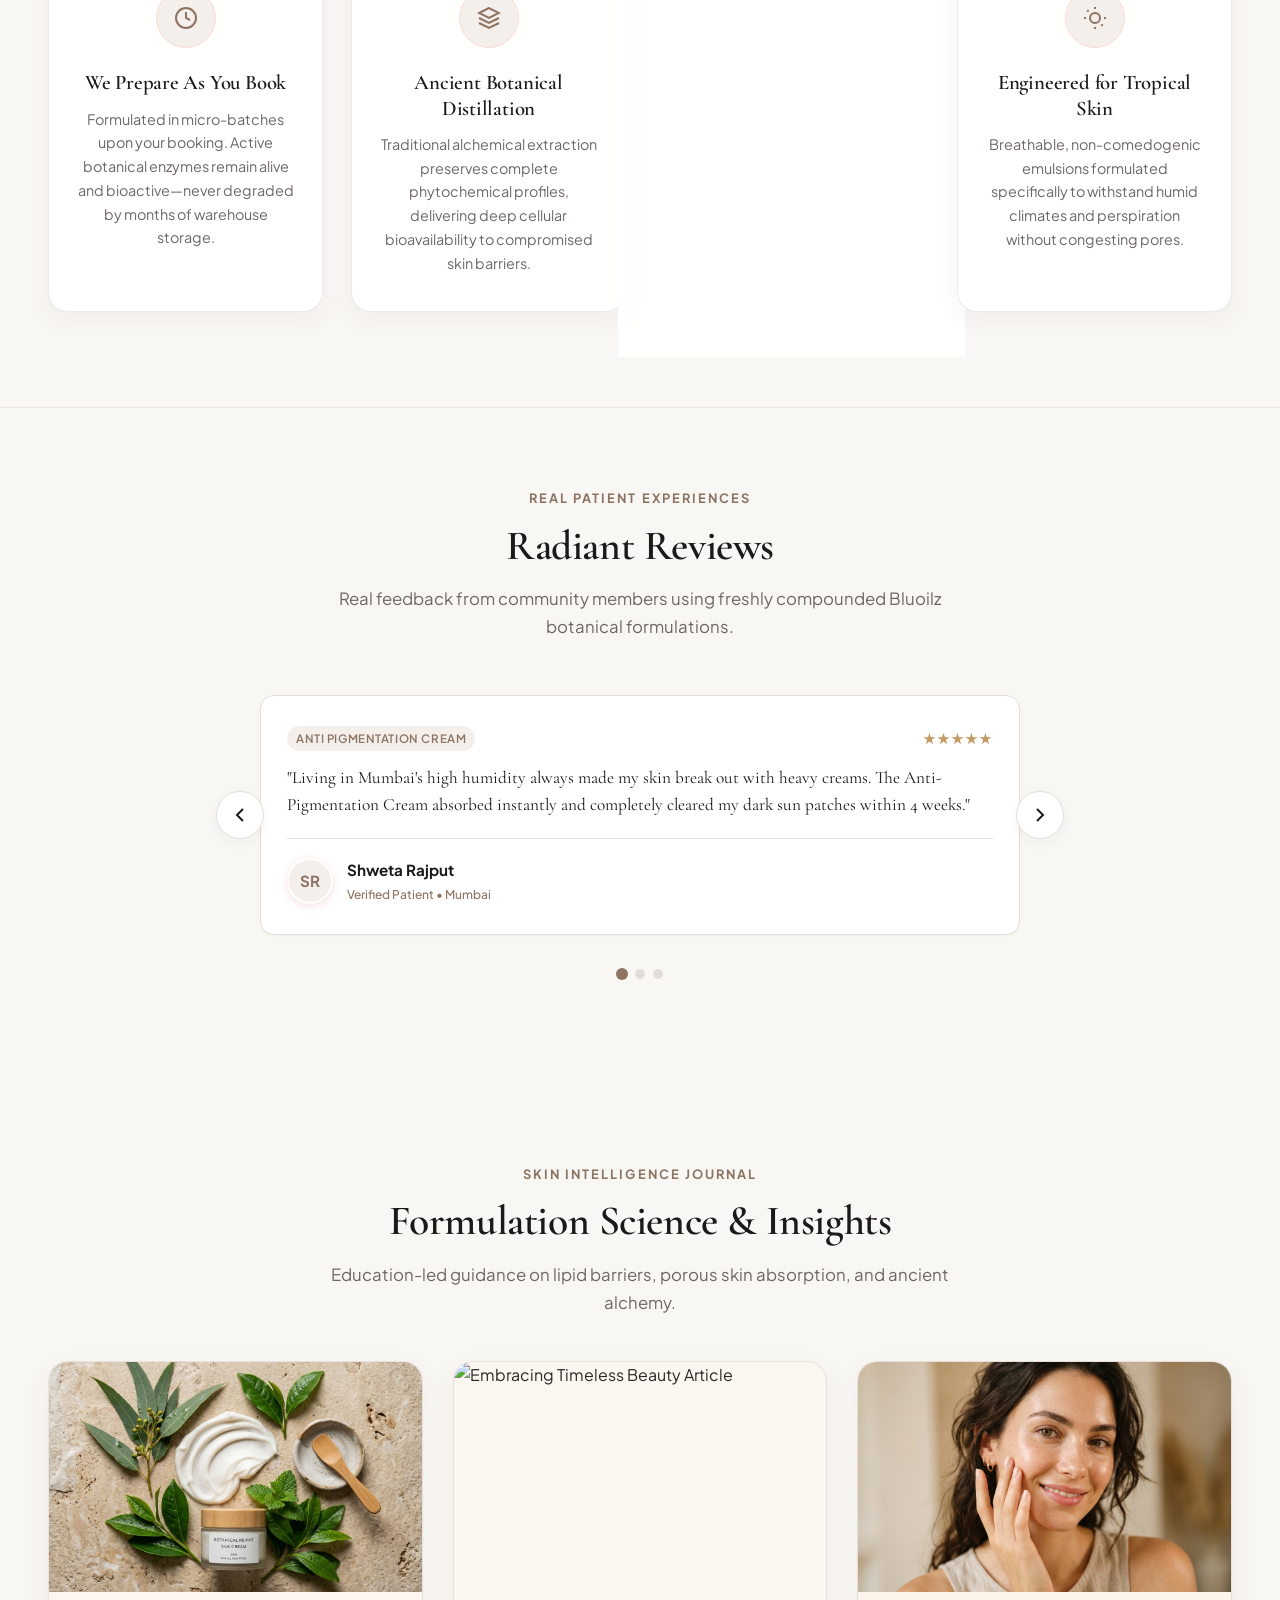
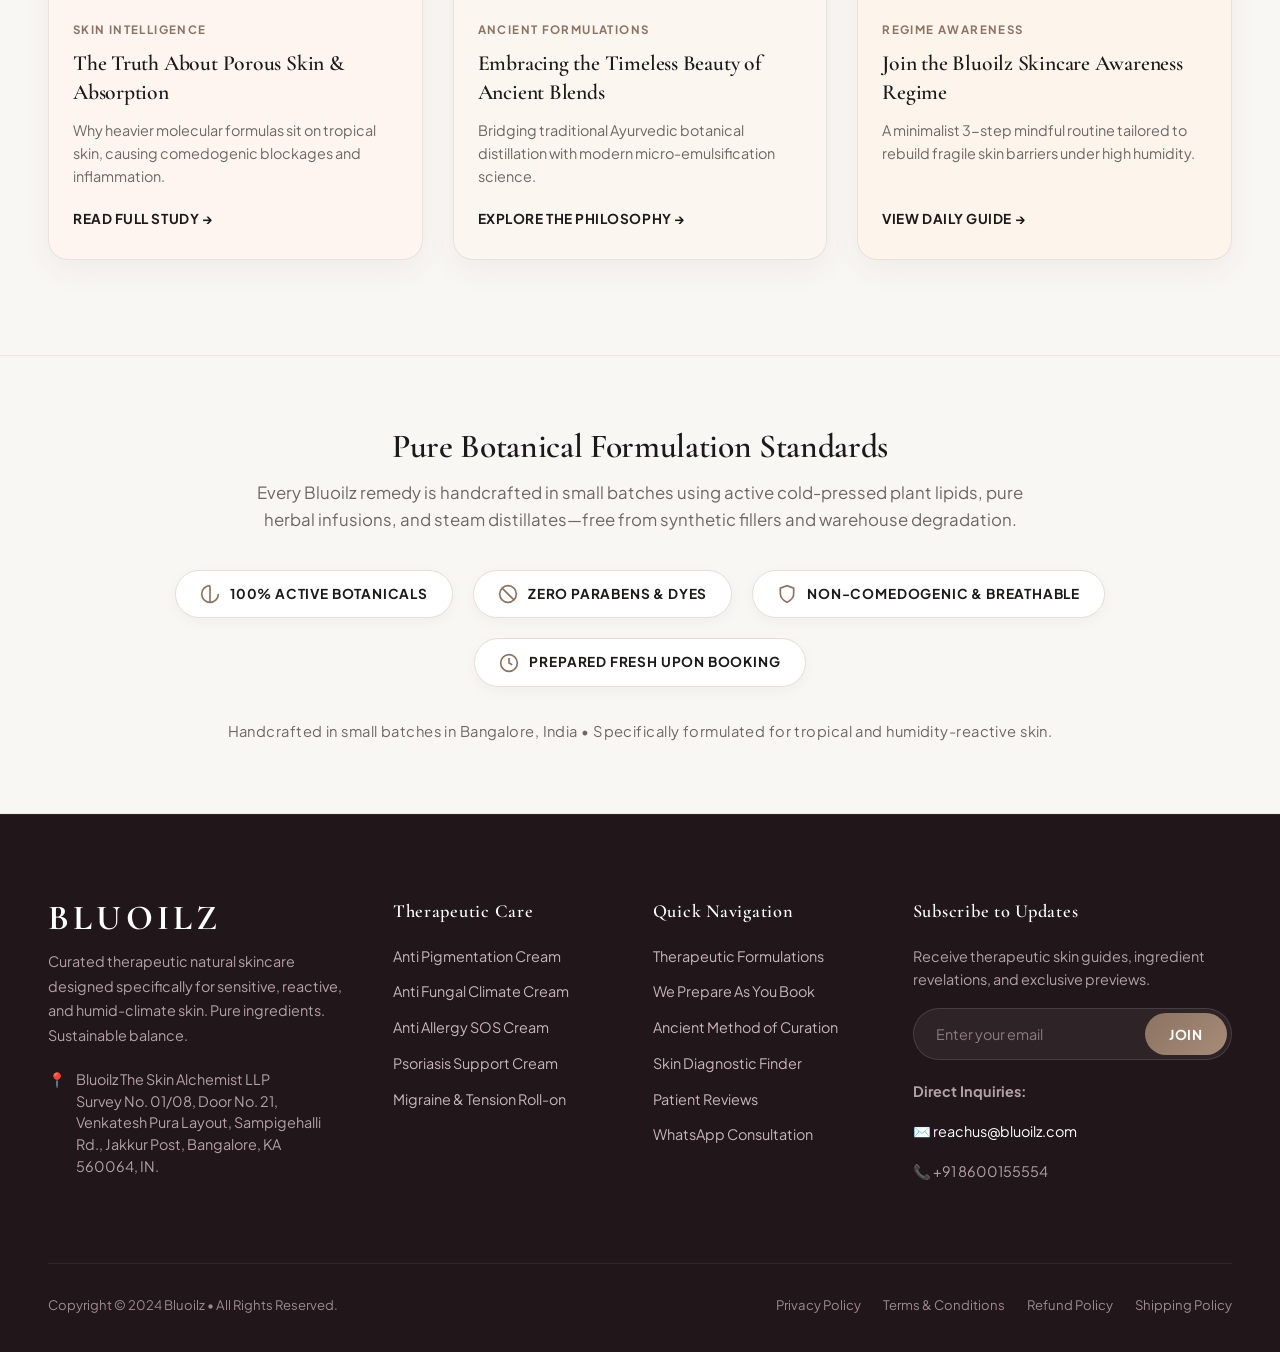
==== commit 4e0c4291: "UI: Simplify navigation bar with icons and concise labels" ====
--- a/index.html
+++ b/index.html
@@ -210,14 +210,14 @@
       <!-- Desktop Nav - Single-Line Balanced -->
       <nav class="desktop-nav" aria-label="Main Navigation">
         <ul class="nav-links">
-          <li class="nav-item"><a href="#" class="nav-link active">Home</a></li>
-          <li class="nav-item"><a href="#products" class="nav-link">Therapeutic Care</a></li>
-          <li class="nav-item"><a href="#curation" class="nav-link">Freshly Prepared</a></li>
-          <li class="nav-item"><a href="#ethos" class="nav-link">Ancient Method</a></li>
-          <li class="nav-item"><a href="#quiz" class="nav-link">Skin Diagnostic</a></li>
-          <li class="nav-item"><a href="#reviews" class="nav-link">Reviews</a></li>
-          <li class="nav-item"><a href="wishlist.html" class="nav-link">Wishlist</a></li>
-          <li class="nav-item"><a href="#contact" class="nav-link">Contact</a></li>
+          <li class="nav-item"><a href="#" class="nav-link active" title="Home"><svg width="18" height="18" viewBox="0 0 24 24" fill="none" stroke="currentColor" stroke-width="2" stroke-linecap="round" stroke-linejoin="round"><path d="m3 9 9-7 9 7v11a2 2 0 0 1-2 2H5a2 2 0 0 1-2-2z"/><polyline points="9 22 9 12 15 12 15 22"/></svg> <span class="nav-text">Home</span></a></li>
+          <li class="nav-item"><a href="#products" class="nav-link" title="Therapeutic Care"><svg width="18" height="18" viewBox="0 0 24 24" fill="none" stroke="currentColor" stroke-width="2" stroke-linecap="round" stroke-linejoin="round"><line x1="16.5" y1="9.4" x2="7.5" y2="4.21"></line><path d="M21 16V8a2 2 0 0 0-1-1.73l-7-4a2 2 0 0 0-2 0l-7 4A2 2 0 0 0 3 8v8a2 2 0 0 0 1 1.73l7 4a2 2 0 0 0 2 0l7-4A2 2 0 0 0 21 16z"></path><polyline points="3.27 6.96 12 12.01 20.73 6.96"></polyline><line x1="12" y1="22.08" x2="12" y2="12"></line></svg> <span class="nav-text">Products</span></a></li>
+          <li class="nav-item"><a href="#curation" class="nav-link" title="Freshly Prepared"><svg width="18" height="18" viewBox="0 0 24 24" fill="none" stroke="currentColor" stroke-width="2" stroke-linecap="round" stroke-linejoin="round"><path d="M4.5 3h15"/><path d="M6 3v16a2 2 0 0 0 2 2h8a2 2 0 0 0 2-2V3"/><path d="M6 14h12"/></svg> <span class="nav-text">Fresh</span></a></li>
+          <li class="nav-item"><a href="#ethos" class="nav-link" title="Ancient Method"><svg width="18" height="18" viewBox="0 0 24 24" fill="none" stroke="currentColor" stroke-width="2" stroke-linecap="round" stroke-linejoin="round"><path d="M11 20A7 7 0 0 1 9.8 6.1C15.5 5 17 4.48 19 2c1 2 2 4.18 2 8 0 5.5-4.78 10-10 10Z"/><path d="M2 21c0-3 1.85-5.36 5.08-6C9.5 14.52 12 13 13 12"/></svg> <span class="nav-text">Ethos</span></a></li>
+          <li class="nav-item"><a href="#quiz" class="nav-link" title="Skin Diagnostic"><svg width="18" height="18" viewBox="0 0 24 24" fill="none" stroke="currentColor" stroke-width="2" stroke-linecap="round" stroke-linejoin="round"><path d="M9 11l3 3L22 4"/><path d="M21 12v7a2 2 0 0 1-2 2H5a2 2 0 0 1-2-2V5a2 2 0 0 1 2-2h11"/></svg> <span class="nav-text">Quiz</span></a></li>
+          <li class="nav-item"><a href="#reviews" class="nav-link" title="Reviews"><svg width="18" height="18" viewBox="0 0 24 24" fill="none" stroke="currentColor" stroke-width="2" stroke-linecap="round" stroke-linejoin="round"><polygon points="12 2 15.09 8.26 22 9.27 17 14.14 18.18 21.02 12 17.77 5.82 21.02 7 14.14 2 9.27 8.91 8.26 12 2"/></svg> <span class="nav-text">Reviews</span></a></li>
+          <li class="nav-item"><a href="wishlist.html" class="nav-link" title="Wishlist"><svg width="18" height="18" viewBox="0 0 24 24" fill="none" stroke="currentColor" stroke-width="2" stroke-linecap="round" stroke-linejoin="round"><path d="M20.84 4.61a5.5 5.5 0 0 0-7.78 0L12 5.67l-1.06-1.06a5.5 5.5 0 0 0-7.78 7.78l1.06 1.06L12 21.23l7.78-7.78 1.06-1.06a5.5 5.5 0 0 0 0-7.78z"/></svg> <span class="nav-text">Wishlist</span></a></li>
+          <li class="nav-item"><a href="#contact" class="nav-link" title="Contact"><svg width="18" height="18" viewBox="0 0 24 24" fill="none" stroke="currentColor" stroke-width="2" stroke-linecap="round" stroke-linejoin="round"><rect x="2" y="4" width="20" height="16" rx="2"/><path d="m22 7-8.97 5.7a1.94 1.94 0 0 1-2.06 0L2 7"/></svg> <span class="nav-text">Contact</span></a></li>
         </ul>
       </nav>
 
@@ -254,13 +254,13 @@
       </button>
     </div>
     <ul class="mobile-nav-links">
-      <li><a href="#">Home</a></li>
-      <li><a href="#products">Therapeutic Care</a></li>
-      <li><a href="#curation">Freshly Prepared</a></li>
-      <li><a href="#ethos">Ancient Method</a></li>
-      <li><a href="#quiz">Skin Diagnostic</a></li>
-      <li><a href="#reviews">Reviews</a></li>
-      <li><a href="wishlist.html">Wishlist</a></li>
+      <li><a href="#"><span style="display:flex; align-items:center; gap:8px;"><svg width="18" height="18" viewBox="0 0 24 24" fill="none" stroke="currentColor" stroke-width="2" stroke-linecap="round" stroke-linejoin="round"><path d="m3 9 9-7 9 7v11a2 2 0 0 1-2 2H5a2 2 0 0 1-2-2z"/><polyline points="9 22 9 12 15 12 15 22"/></svg> <span>Home</span></span></a></li>
+      <li><a href="#products"><span style="display:flex; align-items:center; gap:8px;"><svg width="18" height="18" viewBox="0 0 24 24" fill="none" stroke="currentColor" stroke-width="2" stroke-linecap="round" stroke-linejoin="round"><line x1="16.5" y1="9.4" x2="7.5" y2="4.21"></line><path d="M21 16V8a2 2 0 0 0-1-1.73l-7-4a2 2 0 0 0-2 0l-7 4A2 2 0 0 0 3 8v8a2 2 0 0 0 1 1.73l7 4a2 2 0 0 0 2 0l7-4A2 2 0 0 0 21 16z"></path><polyline points="3.27 6.96 12 12.01 20.73 6.96"></polyline><line x1="12" y1="22.08" x2="12" y2="12"></line></svg> <span>Products</span></span></a></li>
+      <li><a href="#curation"><span style="display:flex; align-items:center; gap:8px;"><svg width="18" height="18" viewBox="0 0 24 24" fill="none" stroke="currentColor" stroke-width="2" stroke-linecap="round" stroke-linejoin="round"><path d="M4.5 3h15"/><path d="M6 3v16a2 2 0 0 0 2 2h8a2 2 0 0 0 2-2V3"/><path d="M6 14h12"/></svg> <span>Fresh</span></span></a></li>
+      <li><a href="#ethos"><span style="display:flex; align-items:center; gap:8px;"><svg width="18" height="18" viewBox="0 0 24 24" fill="none" stroke="currentColor" stroke-width="2" stroke-linecap="round" stroke-linejoin="round"><path d="M11 20A7 7 0 0 1 9.8 6.1C15.5 5 17 4.48 19 2c1 2 2 4.18 2 8 0 5.5-4.78 10-10 10Z"/><path d="M2 21c0-3 1.85-5.36 5.08-6C9.5 14.52 12 13 13 12"/></svg> <span>Ethos</span></span></a></li>
+      <li><a href="#quiz"><span style="display:flex; align-items:center; gap:8px;"><svg width="18" height="18" viewBox="0 0 24 24" fill="none" stroke="currentColor" stroke-width="2" stroke-linecap="round" stroke-linejoin="round"><path d="M9 11l3 3L22 4"/><path d="M21 12v7a2 2 0 0 1-2 2H5a2 2 0 0 1-2-2V5a2 2 0 0 1 2-2h11"/></svg> <span>Quiz</span></span></a></li>
+      <li><a href="#reviews"><span style="display:flex; align-items:center; gap:8px;"><svg width="18" height="18" viewBox="0 0 24 24" fill="none" stroke="currentColor" stroke-width="2" stroke-linecap="round" stroke-linejoin="round"><polygon points="12 2 15.09 8.26 22 9.27 17 14.14 18.18 21.02 12 17.77 5.82 21.02 7 14.14 2 9.27 8.91 8.26 12 2"/></svg> <span>Reviews</span></span></a></li>
+      <li><a href="wishlist.html"><span style="display:flex; align-items:center; gap:8px;"><svg width="18" height="18" viewBox="0 0 24 24" fill="none" stroke="currentColor" stroke-width="2" stroke-linecap="round" stroke-linejoin="round"><path d="M20.84 4.61a5.5 5.5 0 0 0-7.78 0L12 5.67l-1.06-1.06a5.5 5.5 0 0 0-7.78 7.78l1.06 1.06L12 21.23l7.78-7.78 1.06-1.06a5.5 5.5 0 0 0 0-7.78z"/></svg> <span>Wishlist</span></span></a></li>
       <li style="border-top: 1px solid var(--color-border); padding-top: 10px; margin-top: 10px;">
         <span style="font-size: 0.72rem; text-transform: uppercase; color: var(--color-text-muted); font-weight: 700; letter-spacing: 0.08em; display: block; margin-bottom: 6px;">Individual Formulations</span>
       </li>
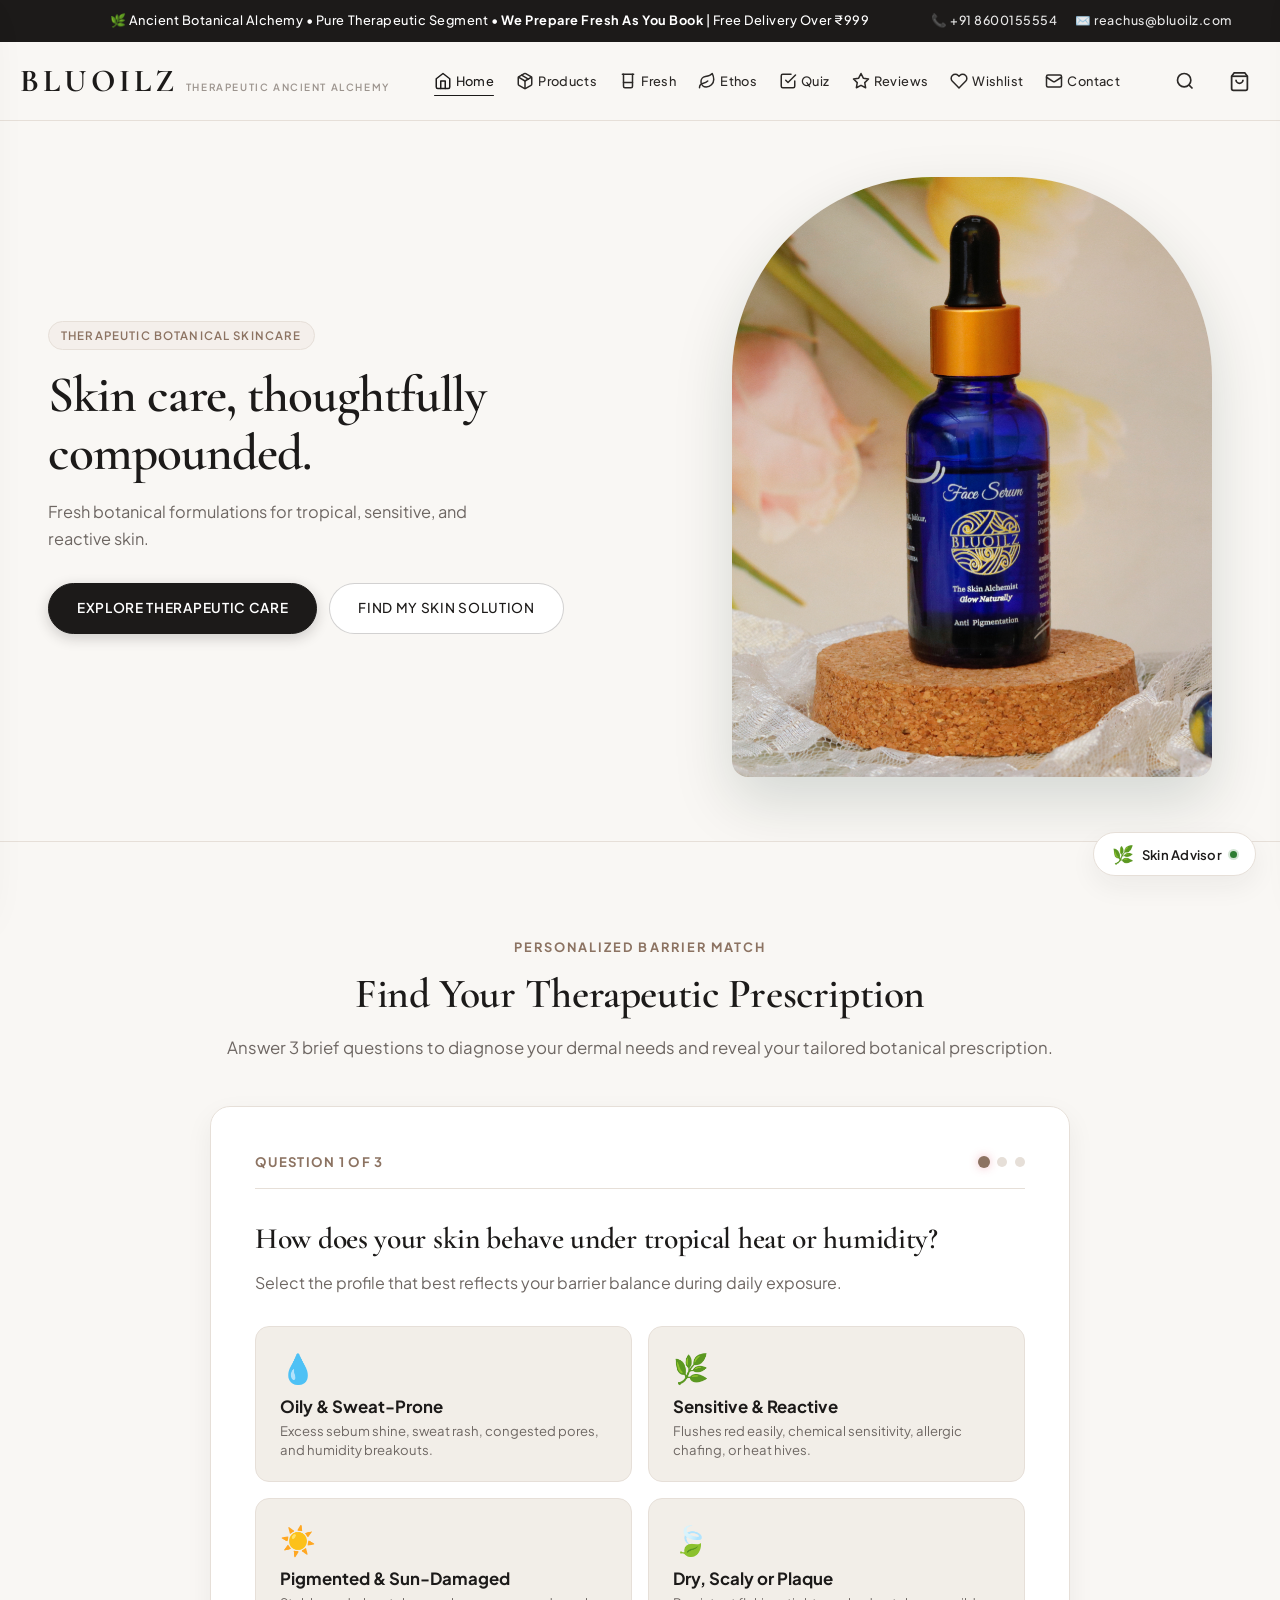
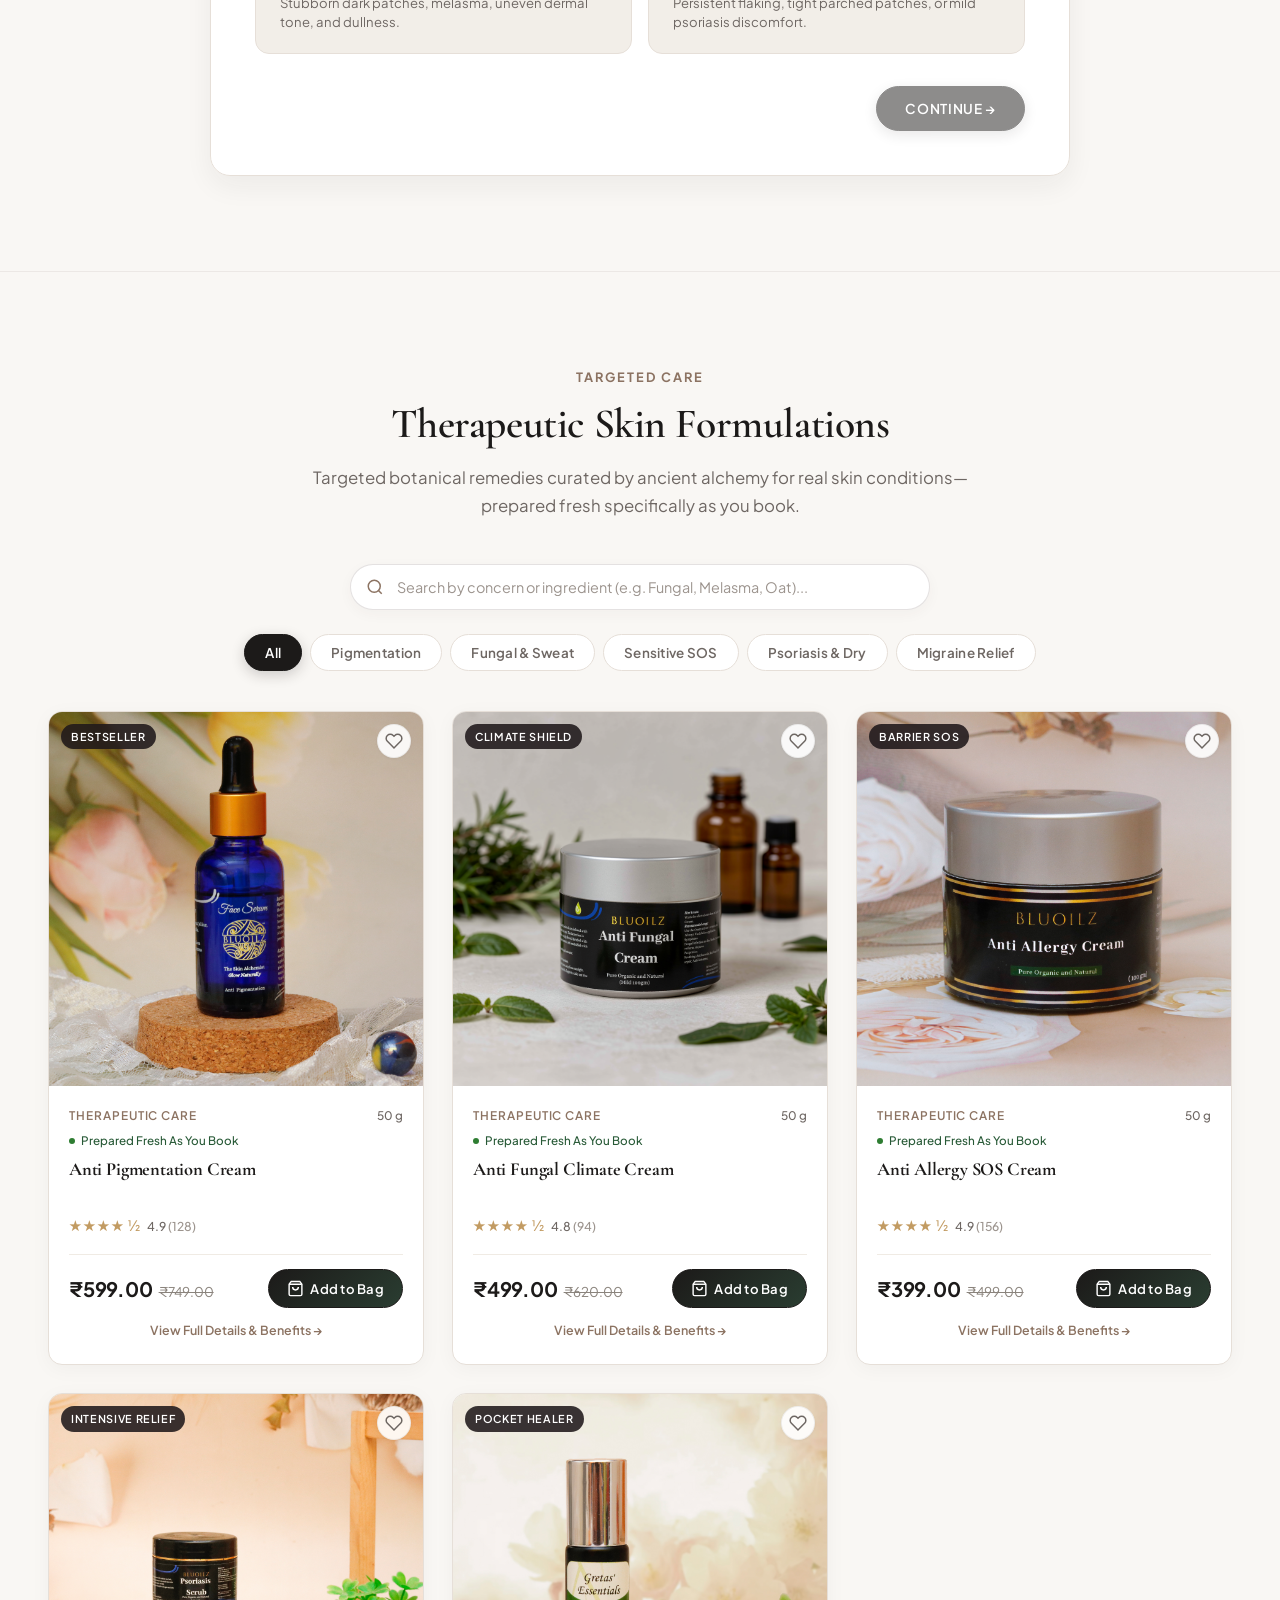
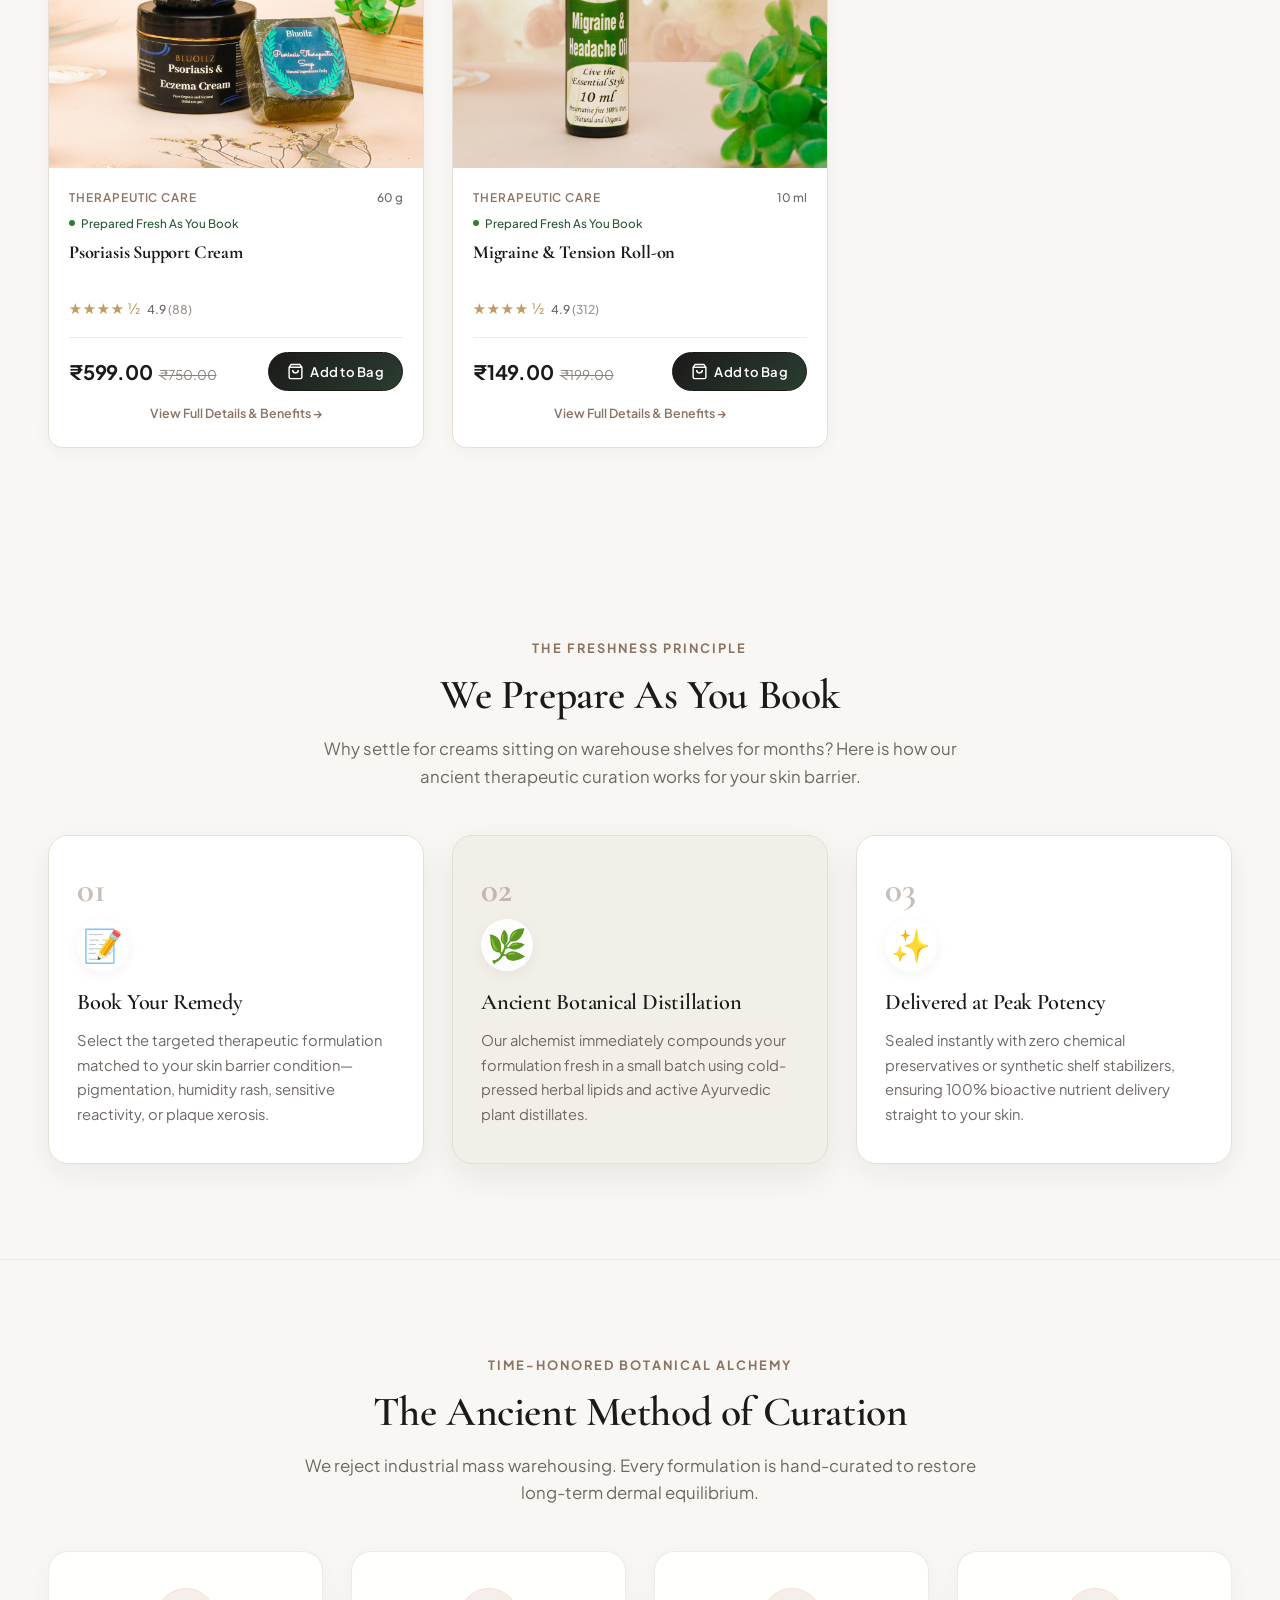
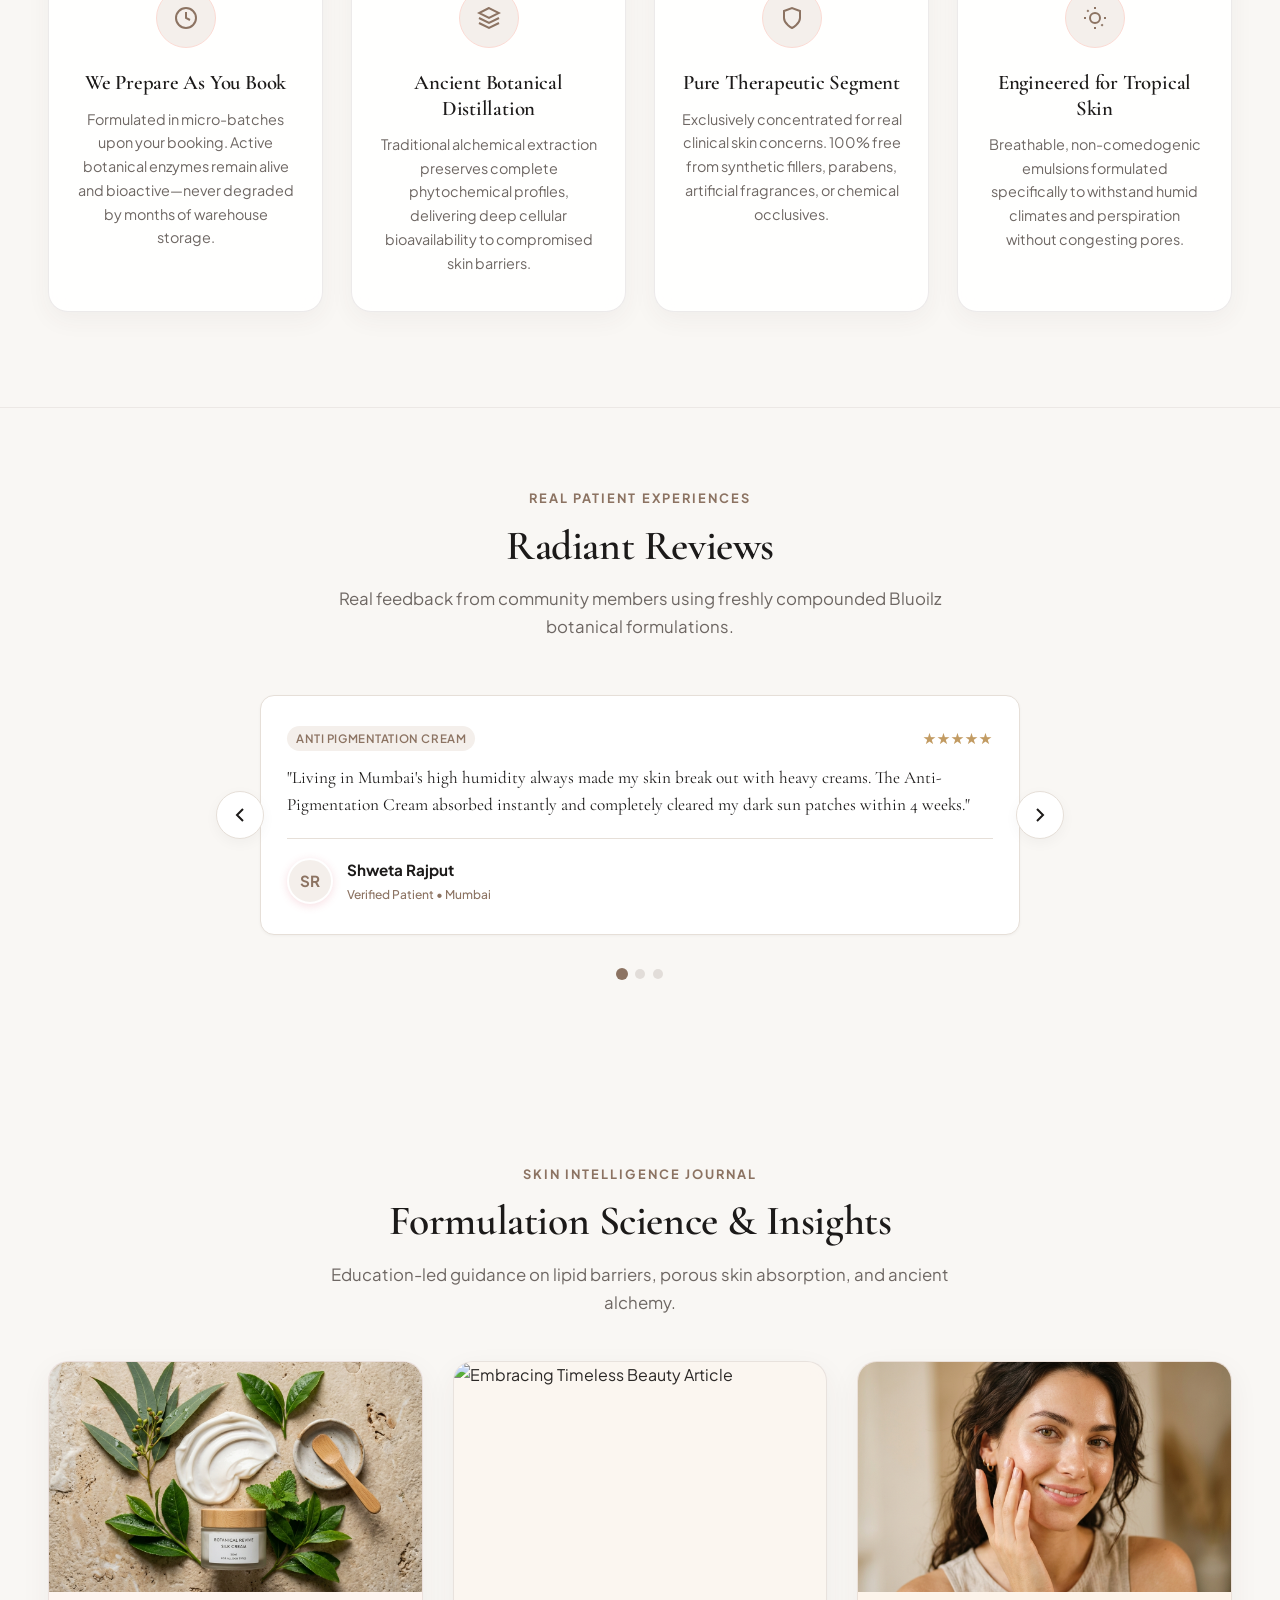
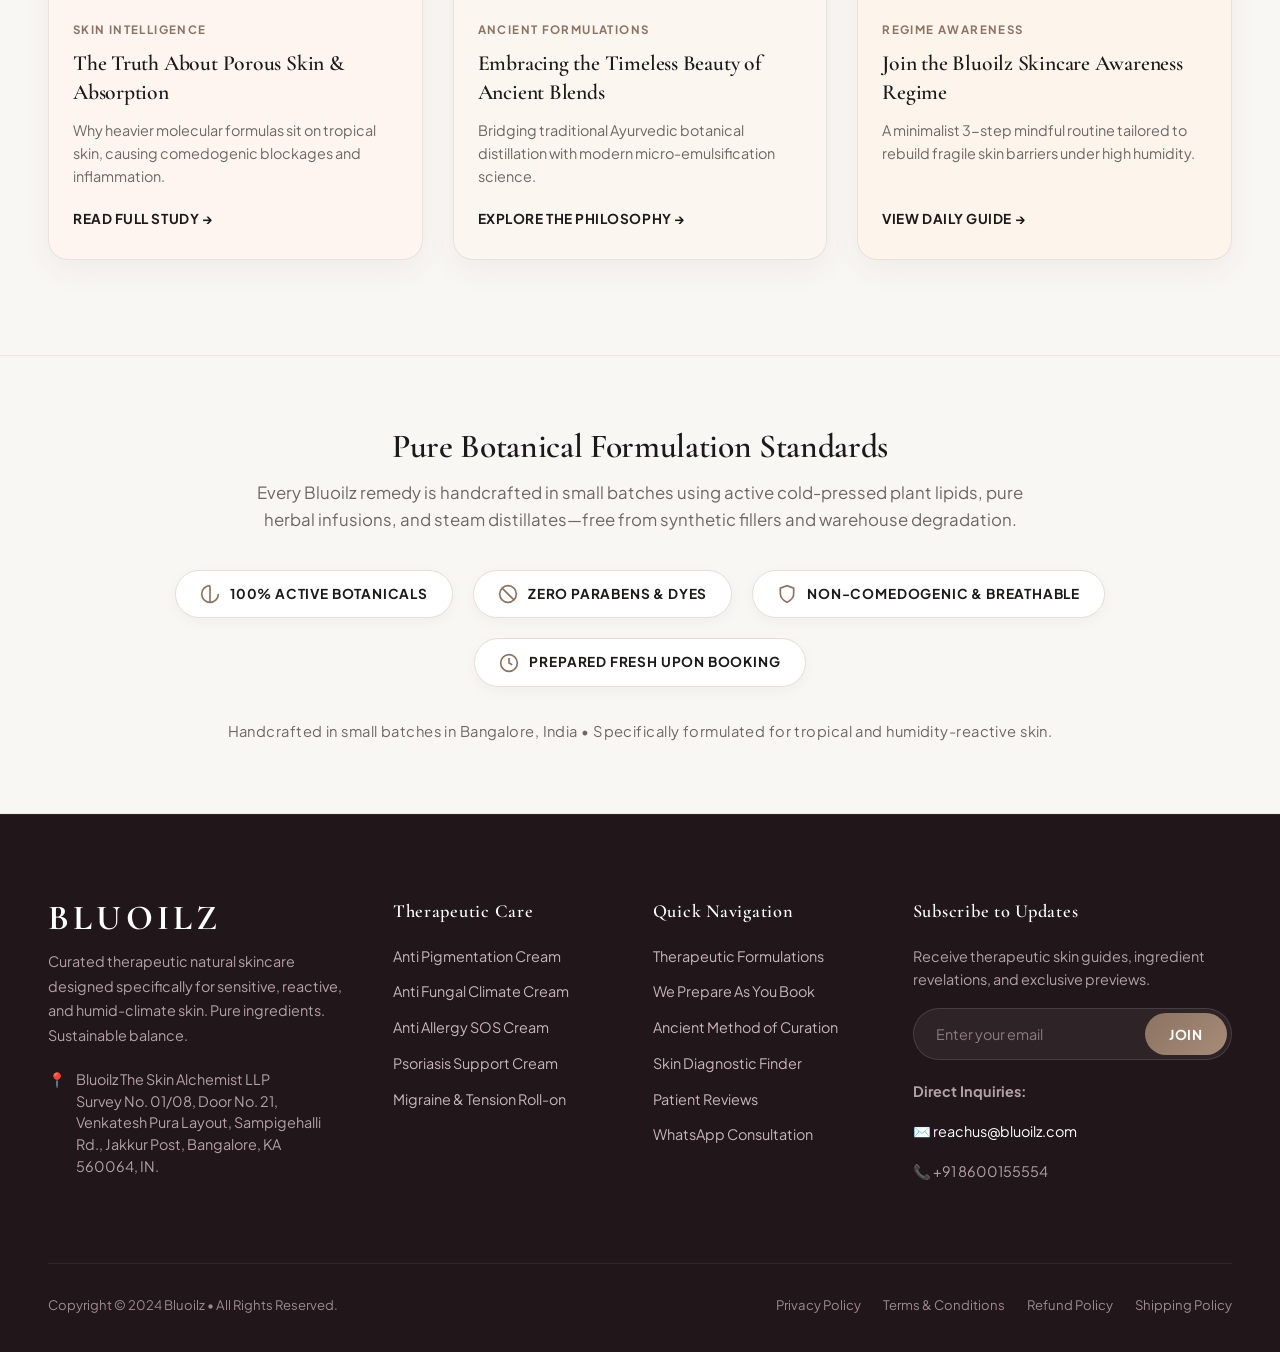
==== commit 6fce6bb1: "feat: relocate mobile navigation to sticky top header and enhance admin validation" ====
--- a/index.html
+++ b/index.html
@@ -223,13 +223,19 @@
 
       <!-- Header Actions -->
       <div class="header-actions">
-        <button class="header-action-btn" title="Search remedies (Press /)" onclick="openSearchModal()" aria-label="Search remedies">
+        <a href="wishlist.html" class="header-action-btn mobile-only-action" title="Wishlist" aria-label="Wishlist">
+          <svg width="20" height="20" viewBox="0 0 24 24" fill="none" stroke="currentColor" stroke-width="2">
+            <path d="M20.84 4.61a5.5 5.5 0 0 0-7.78 0L12 5.67l-1.06-1.06a5.5 5.5 0 0 0-7.78 7.78l1.06 1.06L12 21.23l7.78-7.78 1.06-1.06a5.5 5.5 0 0 0 0-7.78z"/>
+          </svg>
+        </a>
+
+        <button class="header-action-btn desktop-only-action" title="Search remedies (Press /)" onclick="openSearchModal()" aria-label="Search remedies">
           <svg width="20" height="20" viewBox="0 0 24 24" fill="none" stroke="currentColor" stroke-width="2">
             <circle cx="11" cy="11" r="8"/><line x1="21" y1="21" x2="16.65" y2="16.65"/>
           </svg>
         </button>
 
-        <button class="header-action-btn open-cart-btn" title="View Cart" aria-label="View Cart">
+        <button class="header-action-btn open-cart-btn desktop-only-action" title="View Cart" aria-label="View Cart">
           <svg width="21" height="21" viewBox="0 0 24 24" fill="none" stroke="currentColor" stroke-width="2">
             <path d="M6 2L3 6v14a2 2 0 0 0 2 2h14a2 2 0 0 0 2-2V6l-3-4z"/><line x1="3" y1="6" x2="21" y2="6"/><path d="M16 10a4 4 0 0 1-8 0"/>
           </svg>
@@ -237,6 +243,45 @@
         </button>
       </div>
     </div>
+
+    <!-- Mobile Top Quick Navigation Bar (Home, Shop, Search, Cart) -->
+    <nav class="mobile-top-nav" id="mobileTopNav" aria-label="Mobile Navigation">
+      <div class="mobile-top-nav-inner">
+        <a href="#" class="top-nav-item active" aria-label="Home">
+          <svg width="19" height="19" viewBox="0 0 24 24" fill="none" stroke="currentColor" stroke-width="2">
+            <path d="M3 9l9-7 9 7v11a2 2 0 0 1-2 2H5a2 2 0 0 1-2-2z"></path>
+            <polyline points="9 22 9 12 15 12 15 22"></polyline>
+          </svg>
+          <span>Home</span>
+        </a>
+        <a href="#products" class="top-nav-item" aria-label="Shop">
+          <svg width="19" height="19" viewBox="0 0 24 24" fill="none" stroke="currentColor" stroke-width="2">
+            <circle cx="9" cy="21" r="1"></circle>
+            <circle cx="20" cy="21" r="1"></circle>
+            <path d="M1 1h4l2.68 13.39a2 2 0 0 0 2 1.61h9.72a2 2 0 0 0 2-1.61L23 6H6"></path>
+          </svg>
+          <span>Shop</span>
+        </a>
+        <button type="button" class="top-nav-item" onclick="openSearchModal()" aria-label="Search">
+          <svg width="19" height="19" viewBox="0 0 24 24" fill="none" stroke="currentColor" stroke-width="2">
+            <circle cx="11" cy="11" r="8"></circle>
+            <line x1="21" y1="21" x2="16.65" y2="16.65"></line>
+          </svg>
+          <span>Search</span>
+        </button>
+        <button type="button" class="top-nav-item open-cart-btn" aria-label="Cart">
+          <div class="top-nav-icon-wrap">
+            <svg width="19" height="19" viewBox="0 0 24 24" fill="none" stroke="currentColor" stroke-width="2">
+              <path d="M6 2L3 6v14a2 2 0 0 0 2 2h14a2 2 0 0 0 2-2V6l-3-4z"></path>
+              <line x1="3" y1="6" x2="21" y2="6"></line>
+              <path d="M16 10a4 4 0 0 1-8 0"></path>
+            </svg>
+            <span class="cart-badge top-nav-badge" style="display:none;">0</span>
+          </div>
+          <span>Cart</span>
+        </button>
+      </div>
+    </nav>
   </header>
 
   <!-- Mobile Nav Drawer (Single-Page Simplicity) -->
@@ -851,43 +896,6 @@
     </svg>
   </button>
 
-  <!-- Mobile Bottom Navigation Bar -->
-  <nav class="mobile-bottom-nav" id="mobileBottomNav">
-    <a href="#" class="bottom-nav-item active" aria-label="Home">
-      <svg width="22" height="22" viewBox="0 0 24 24" fill="none" stroke="currentColor" stroke-width="2">
-        <path d="M3 9l9-7 9 7v11a2 2 0 0 1-2 2H5a2 2 0 0 1-2-2z"></path>
-        <polyline points="9 22 9 12 15 12 15 22"></polyline>
-      </svg>
-      <span>Home</span>
-    </a>
-    <a href="#products" class="bottom-nav-item" aria-label="Shop">
-      <svg width="22" height="22" viewBox="0 0 24 24" fill="none" stroke="currentColor" stroke-width="2">
-        <circle cx="9" cy="21" r="1"></circle>
-        <circle cx="20" cy="21" r="1"></circle>
-        <path d="M1 1h4l2.68 13.39a2 2 0 0 0 2 1.61h9.72a2 2 0 0 0 2-1.61L23 6H6"></path>
-      </svg>
-      <span>Shop</span>
-    </a>
-    <button type="button" class="bottom-nav-item" onclick="openSearchModal()" aria-label="Search">
-      <svg width="22" height="22" viewBox="0 0 24 24" fill="none" stroke="currentColor" stroke-width="2">
-        <circle cx="11" cy="11" r="8"></circle>
-        <line x1="21" y1="21" x2="16.65" y2="16.65"></line>
-      </svg>
-      <span>Search</span>
-    </button>
-    <button type="button" class="bottom-nav-item open-cart-btn" aria-label="Cart">
-      <div class="bottom-nav-icon-wrap">
-        <svg width="22" height="22" viewBox="0 0 24 24" fill="none" stroke="currentColor" stroke-width="2">
-          <path d="M6 2L3 6v14a2 2 0 0 0 2 2h14a2 2 0 0 0 2-2V6l-3-4z"></path>
-          <line x1="3" y1="6" x2="21" y2="6"></line>
-          <path d="M16 10a4 4 0 0 1-8 0"></path>
-        </svg>
-        <span class="cart-badge bottom-nav-badge" style="display:none;">0</span>
-      </div>
-      <span>Cart</span>
-    </button>
-  </nav>
-
   <script src="app.js?v=2"></script>
 </body>
 </html>
--- a/styles.css
+++ b/styles.css
@@ -3,9 +3,14 @@
    Inspired by High-End Modern Aesthetic Design (Lumina Reference)
    ========================================================================== */
 
-:root {
+:root,
+html,
+body {
   /* Enforce Light Color Scheme across all browsers & OS themes */
   color-scheme: light;
+}
+
+:root {
 
   /* Core Color System - Minimal Premium Editorial */
   --color-canvas: #f9f7f4;           /* Warm, calming neutral background */
@@ -4830,6 +4835,32 @@
   padding: 4px 6px;
 }
 
+.pdp-wishlist-btn {
+  display: flex;
+  align-items: center;
+  justify-content: center;
+  width: 48px;
+  height: 48px;
+  border-radius: var(--radius-pill);
+  background: #ffffff;
+  border: 1px solid var(--color-border);
+  color: var(--color-text-muted);
+  cursor: pointer;
+  transition: var(--transition);
+}
+
+.pdp-wishlist-btn:hover {
+  border-color: var(--color-accent);
+  color: var(--color-accent);
+}
+
+.pdp-wishlist-btn.active {
+  color: var(--color-accent);
+  background: rgba(220, 38, 38, 0.04);
+  border-color: rgba(220, 38, 38, 0.2);
+  animation: heartPop 0.4s ease;
+}
+
 .pdp-qty-btn {
   width: 36px;
   height: 36px;
@@ -5089,78 +5120,129 @@
 
 
 /* ==========================================================================
-   Mobile Bottom Navigation Bar
+   Mobile Top Quick Navigation Bar (Home, Shop, Search, Cart)
    ========================================================================== */
-.mobile-bottom-nav {
+.mobile-top-nav {
   display: none;
 }
 
+.mobile-only-action {
+  display: none !important;
+}
+
 @media (max-width: 768px) {
-  .mobile-bottom-nav {
-    display: flex;
-    position: fixed;
-    bottom: 0;
-    left: 0;
+  /* Hide desktop-only actions on mobile and show mobile-specific header shortcuts */
+  .desktop-only-action {
+    display: none !important;
+  }
+
+  .mobile-only-action {
+    display: inline-flex !important;
+  }
+
+  .site-header {
+    border-bottom: none;
+  }
+
+  .header-inner {
+    padding: 8px 0 6px;
+    height: auto;
+    min-height: 52px;
+  }
+
+  .mobile-top-nav {
+    display: block;
     width: 100%;
-    background-color: #ffffff;
-    border-top: 1px solid var(--color-border);
-    z-index: 1000;
-    justify-content: space-around;
+    background: rgba(255, 255, 255, 0.98);
+    backdrop-filter: blur(10px);
+    -webkit-backdrop-filter: blur(10px);
+    border-top: 1px solid rgba(230, 223, 216, 0.7);
+    border-bottom: 1px solid var(--color-border);
+    padding: 4px 0 6px;
+    box-shadow: 0 4px 12px rgba(28, 26, 25, 0.04);
+  }
+
+  .mobile-top-nav-inner {
+    display: grid;
+    grid-template-columns: repeat(4, 1fr);
     align-items: center;
-    padding: 10px 0;
-    box-shadow: 0 -2px 10px rgba(0,0,0,0.05);
-  }
-
-  .bottom-nav-item {
+    max-width: 440px;
+    margin: 0 auto;
+    padding: 0 6px;
+    gap: 4px;
+  }
+
+  .top-nav-item {
     display: flex;
     flex-direction: column;
     align-items: center;
+    justify-content: center;
     color: var(--color-text-muted);
     text-decoration: none;
-    font-size: 0.65rem;
+    font-family: var(--font-sans);
+    font-size: 0.68rem;
     font-weight: 600;
     background: none;
     border: none;
     cursor: pointer;
-    transition: color 0.2s ease;
-  }
-  
-  .bottom-nav-item svg {
-    margin-bottom: 4px;
-    transition: transform 0.2s ease;
-  }
-
-  .bottom-nav-item:hover, .bottom-nav-item.active {
-    color: var(--color-accent);
-  }
-  
-  .bottom-nav-item:hover svg, .bottom-nav-item.active svg {
-    transform: scale(1.1);
-  }
-
-  .bottom-nav-icon-wrap {
+    padding: 6px 4px 5px;
+    border-radius: var(--radius-sm);
+    transition: all 0.2s cubic-bezier(0.25, 1, 0.5, 1);
+    -webkit-tap-highlight-color: transparent;
+    line-height: 1.15;
+  }
+
+  .top-nav-item svg {
+    margin-bottom: 3px;
+    transition: transform 0.2s ease, stroke 0.2s ease;
+    stroke: currentColor;
+  }
+
+  .top-nav-item:hover,
+  .top-nav-item.active {
+    color: var(--color-primary);
+    background-color: rgba(140, 115, 98, 0.09);
+  }
+
+  .top-nav-item:hover svg,
+  .top-nav-item.active svg {
+    transform: translateY(-1px);
+    stroke: var(--color-accent);
+  }
+
+  .top-nav-icon-wrap {
     position: relative;
-  }
-
-  .bottom-nav-badge {
+    display: inline-flex;
+    align-items: center;
+    justify-content: center;
+  }
+
+  .top-nav-badge {
     position: absolute;
-    top: -5px;
-    right: -8px;
+    top: -6px;
+    right: -10px;
     background: var(--color-accent);
-    color: white;
+    color: #ffffff;
     font-size: 0.6rem;
-    font-weight: bold;
-    width: 16px;
+    font-weight: 700;
+    min-width: 16px;
     height: 16px;
-    border-radius: 50%;
+    border-radius: 9999px;
     display: flex;
     align-items: center;
     justify-content: center;
-    border: 2px solid #ffffff;
-  }
-
-  /* Add padding to body so the bottom content is not hidden behind the nav bar */
+    padding: 0 3px;
+    border: 1.5px solid #ffffff;
+    box-shadow: 0 2px 4px rgba(0, 0, 0, 0.12);
+  }
+
+  /* Support legacy classes if any cached element remains */
+  .mobile-bottom-nav {
+    display: none !important;
+  }
+
+  /* Reset body padding since navigation is moved to top */
   body {
-    padding-bottom: 60px;
-  }
-}
+    padding-bottom: 0 !important;
+  }
+}
